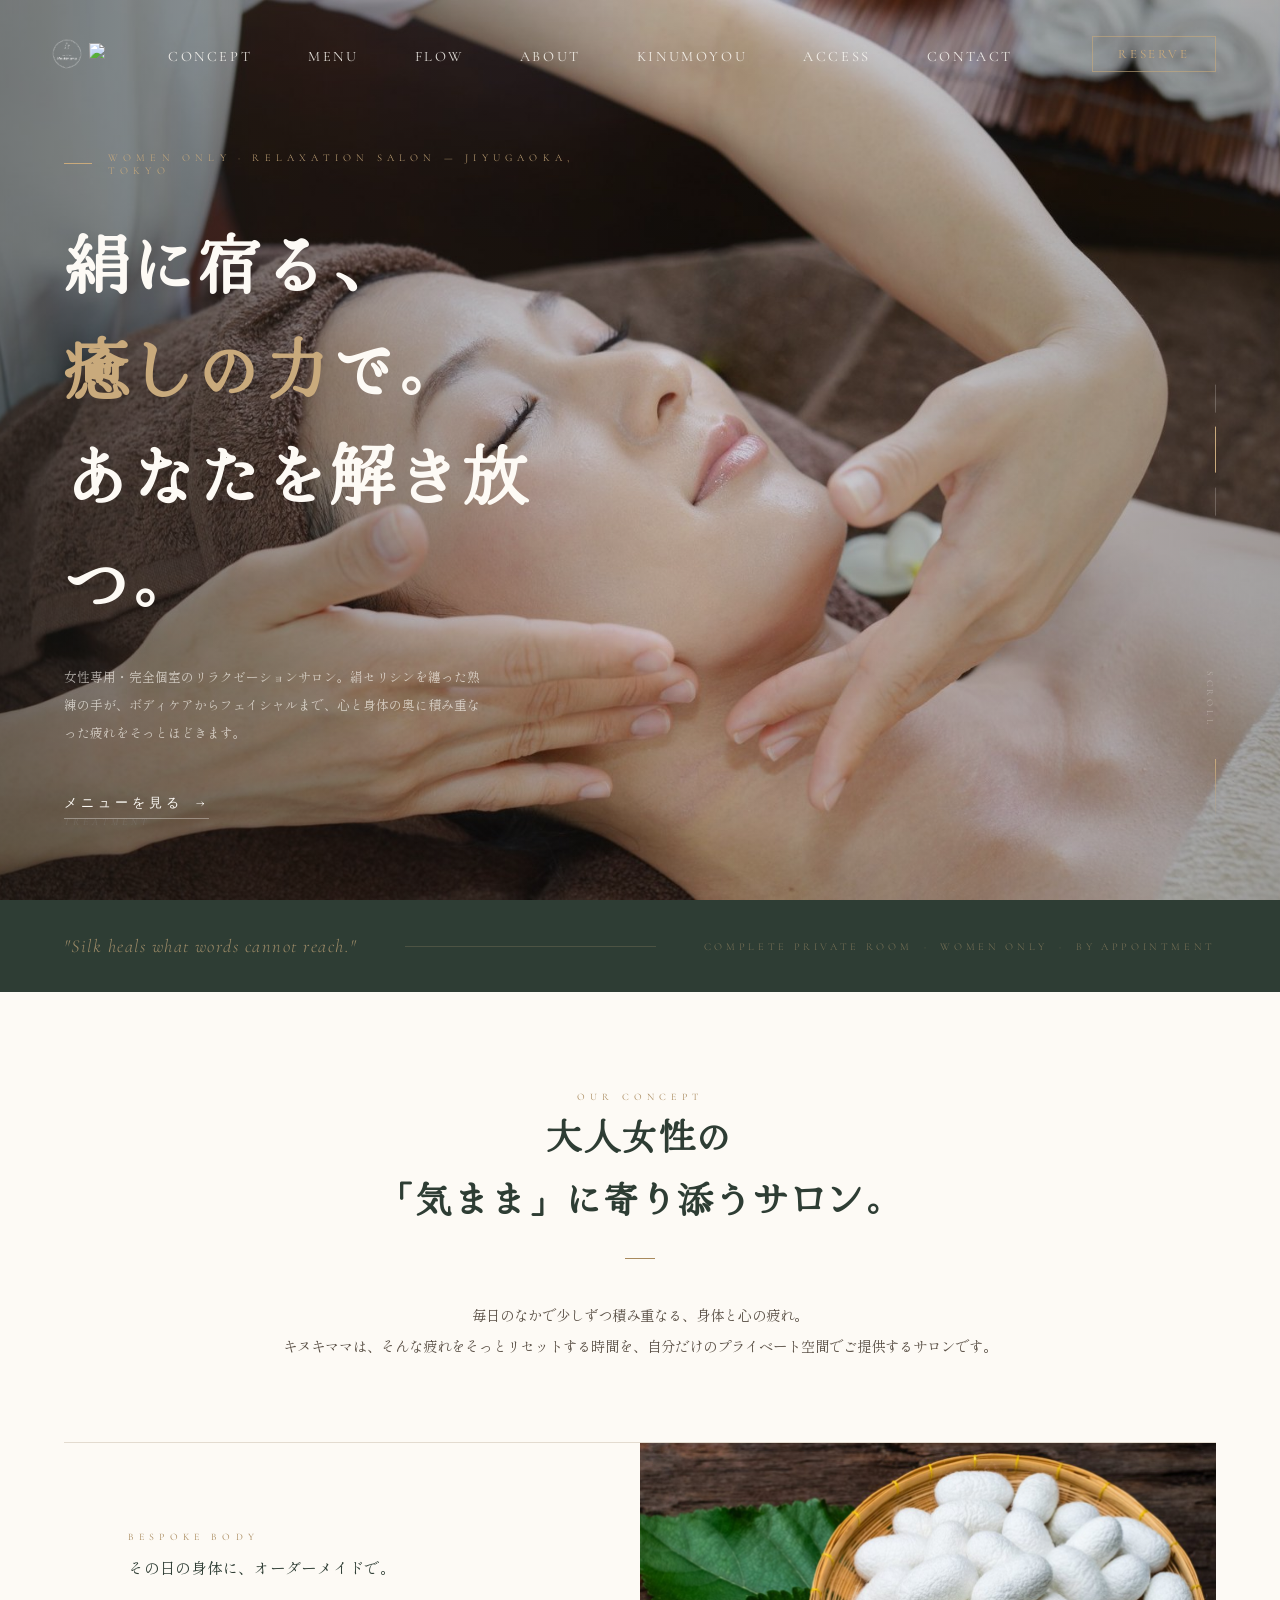
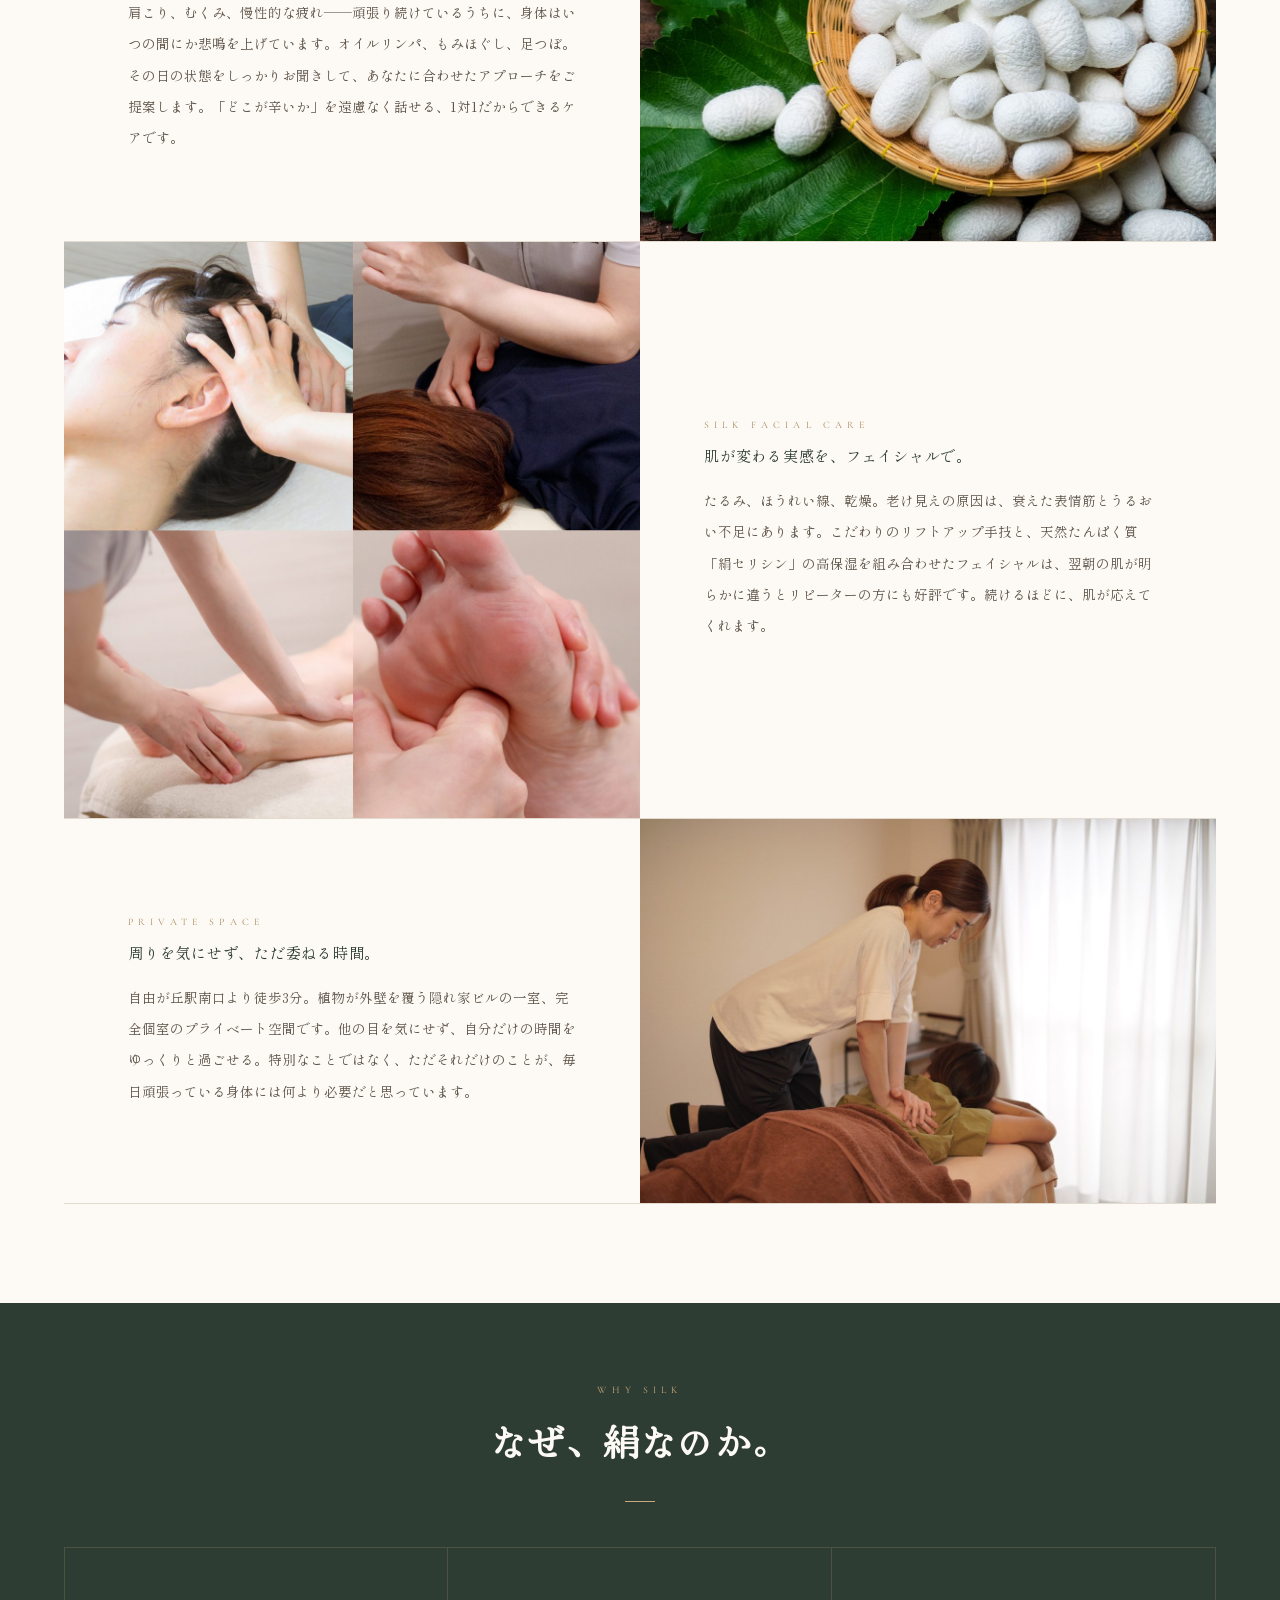
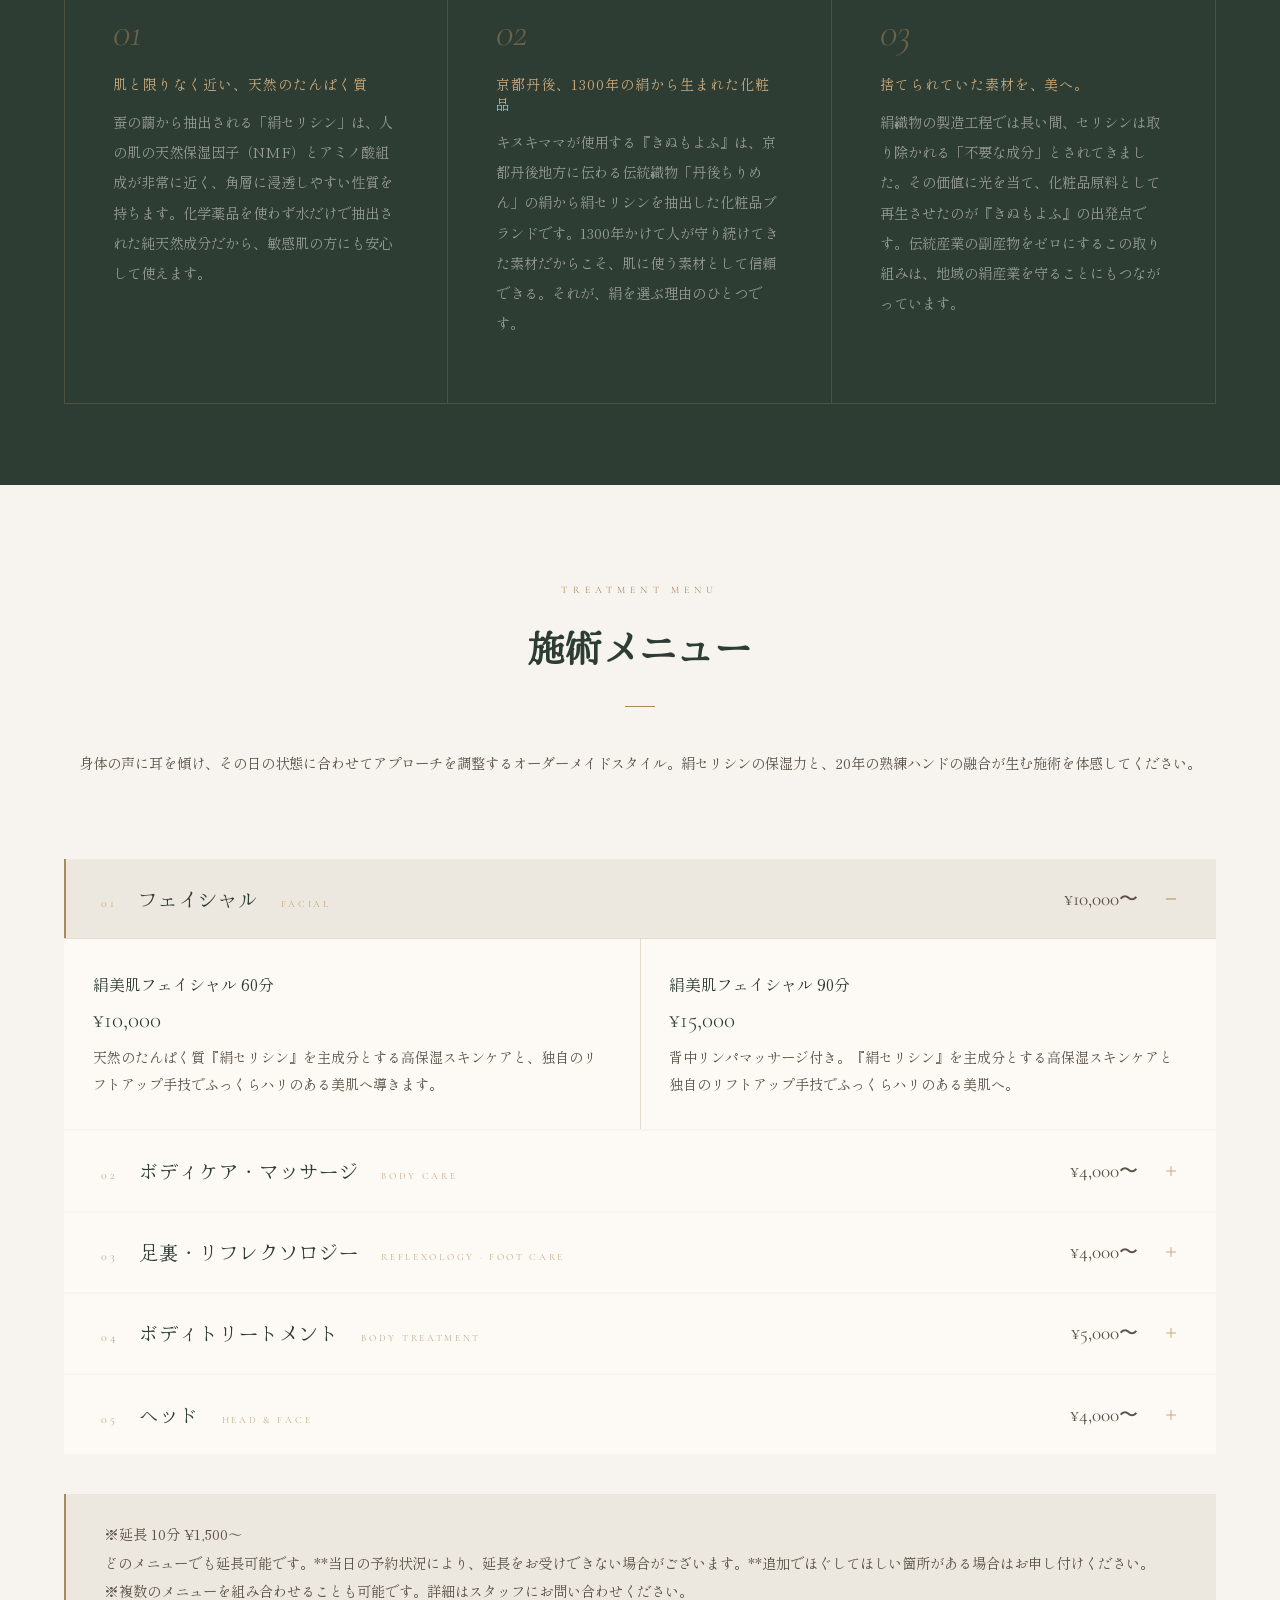
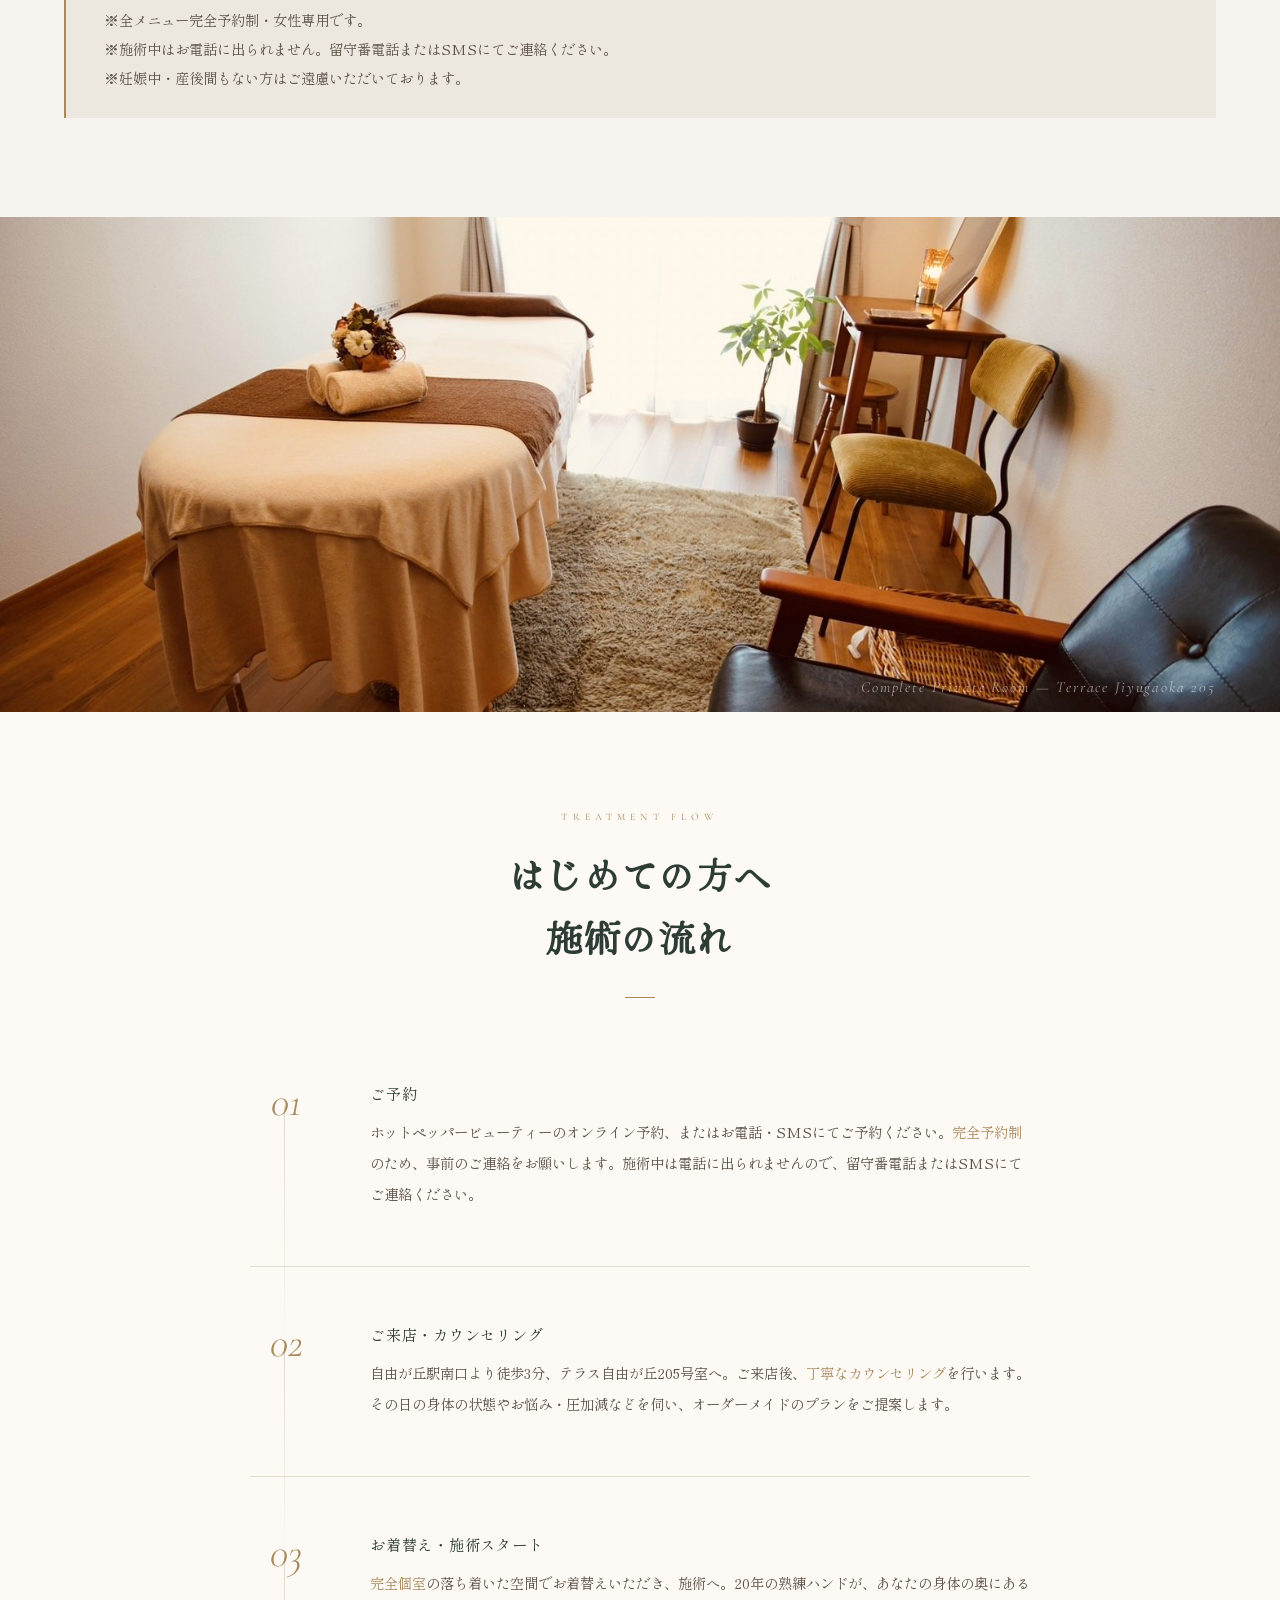
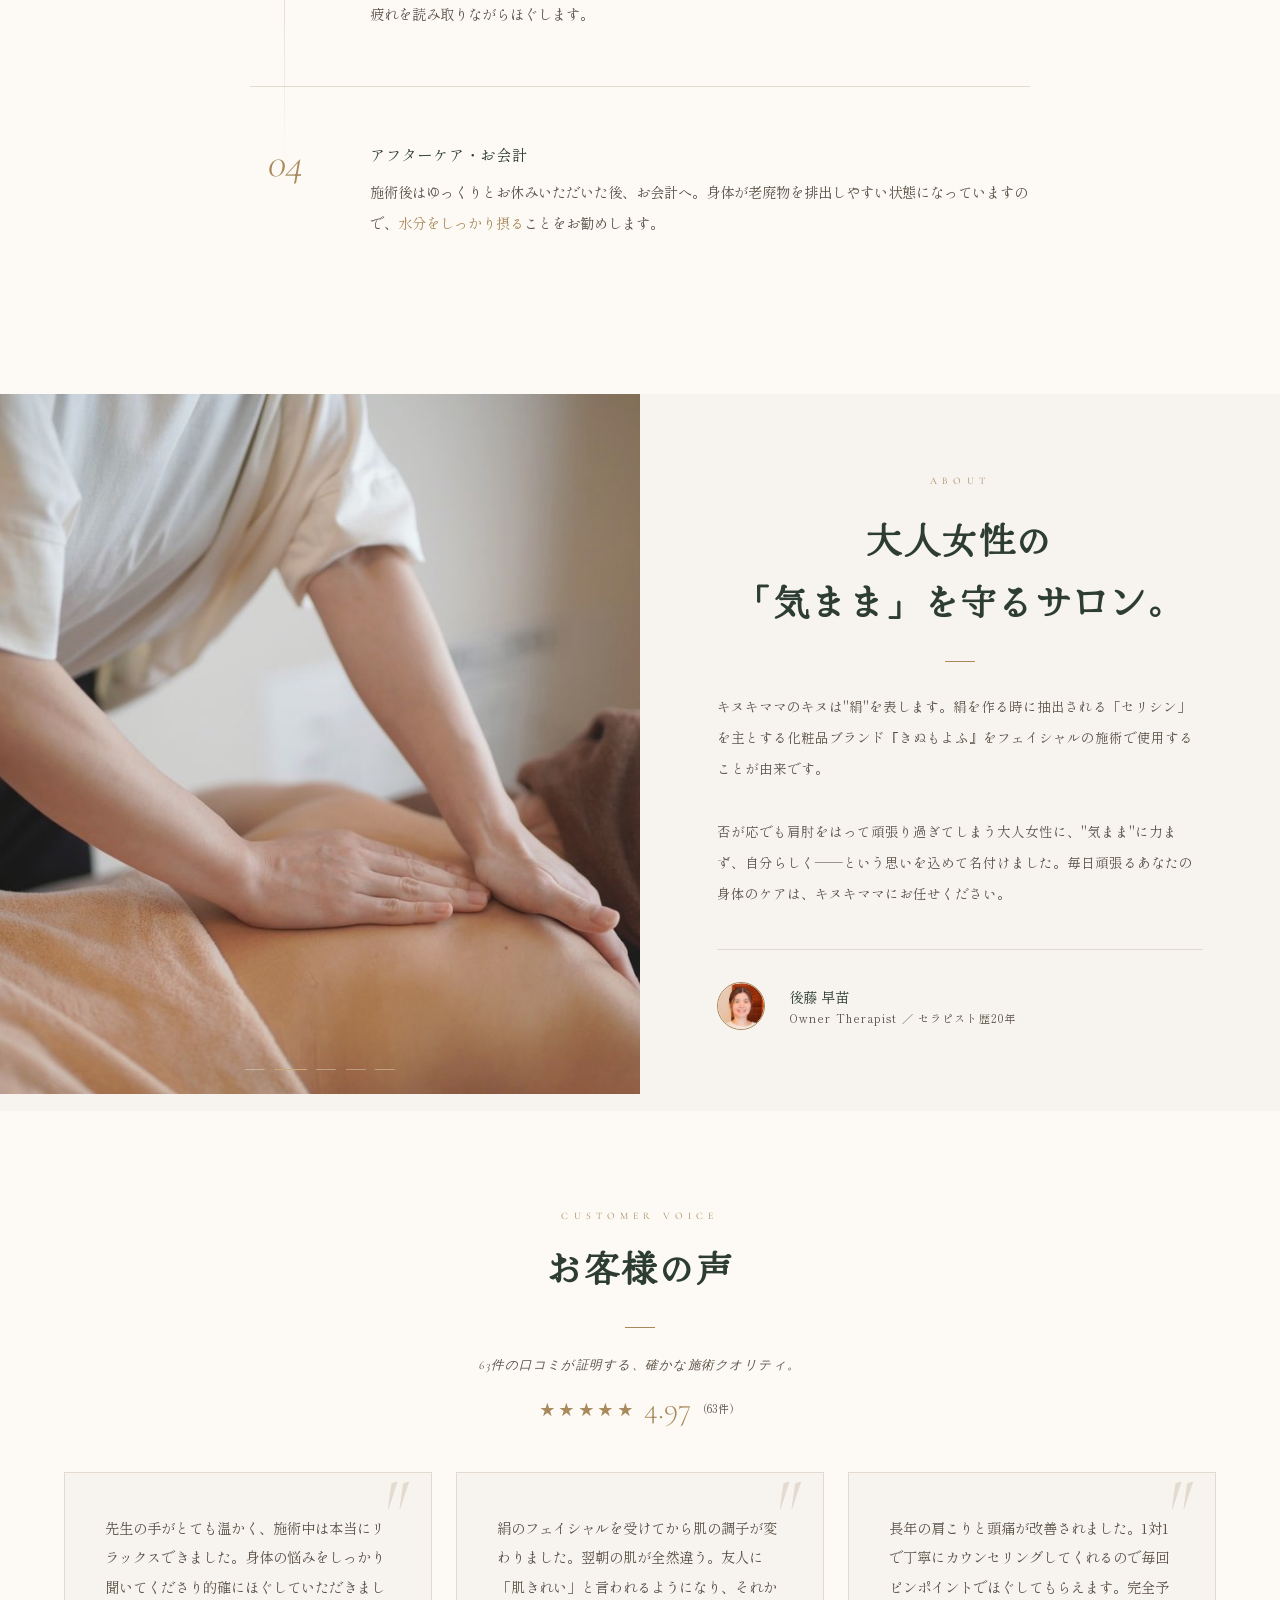
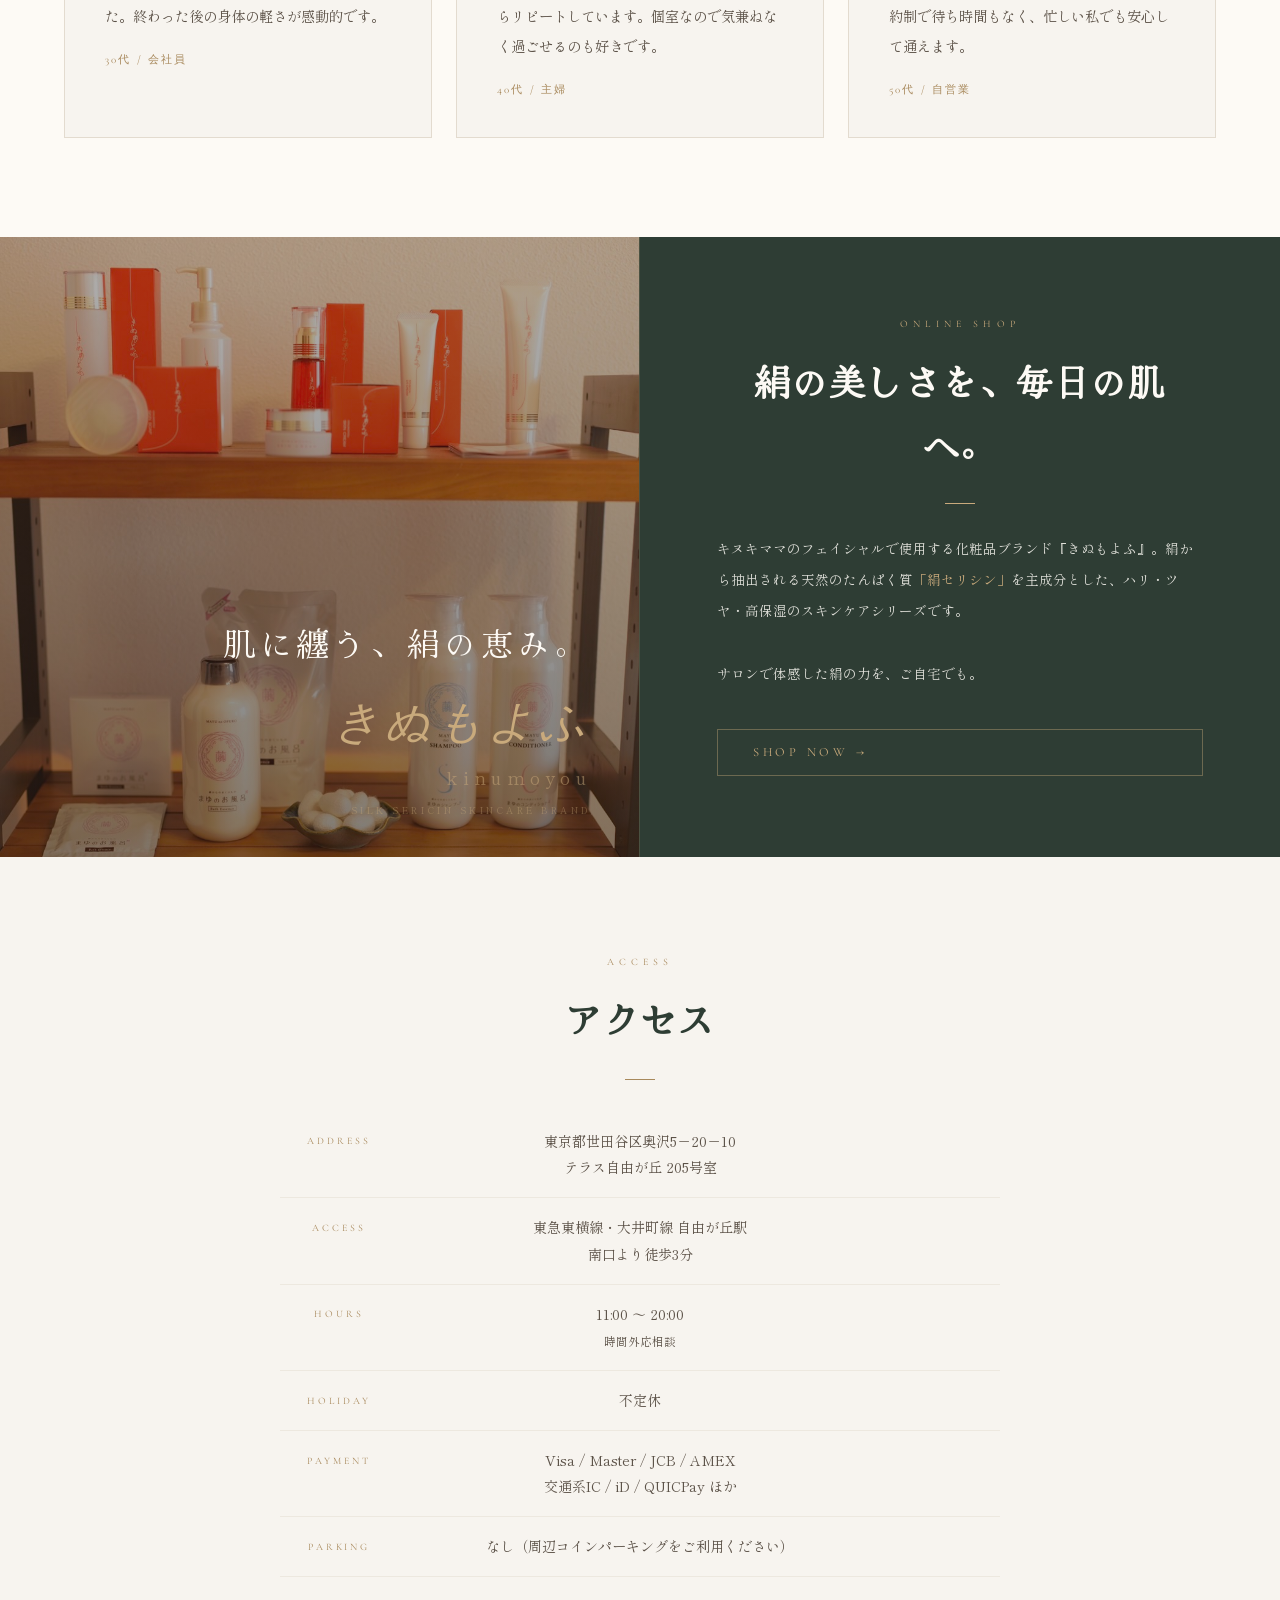
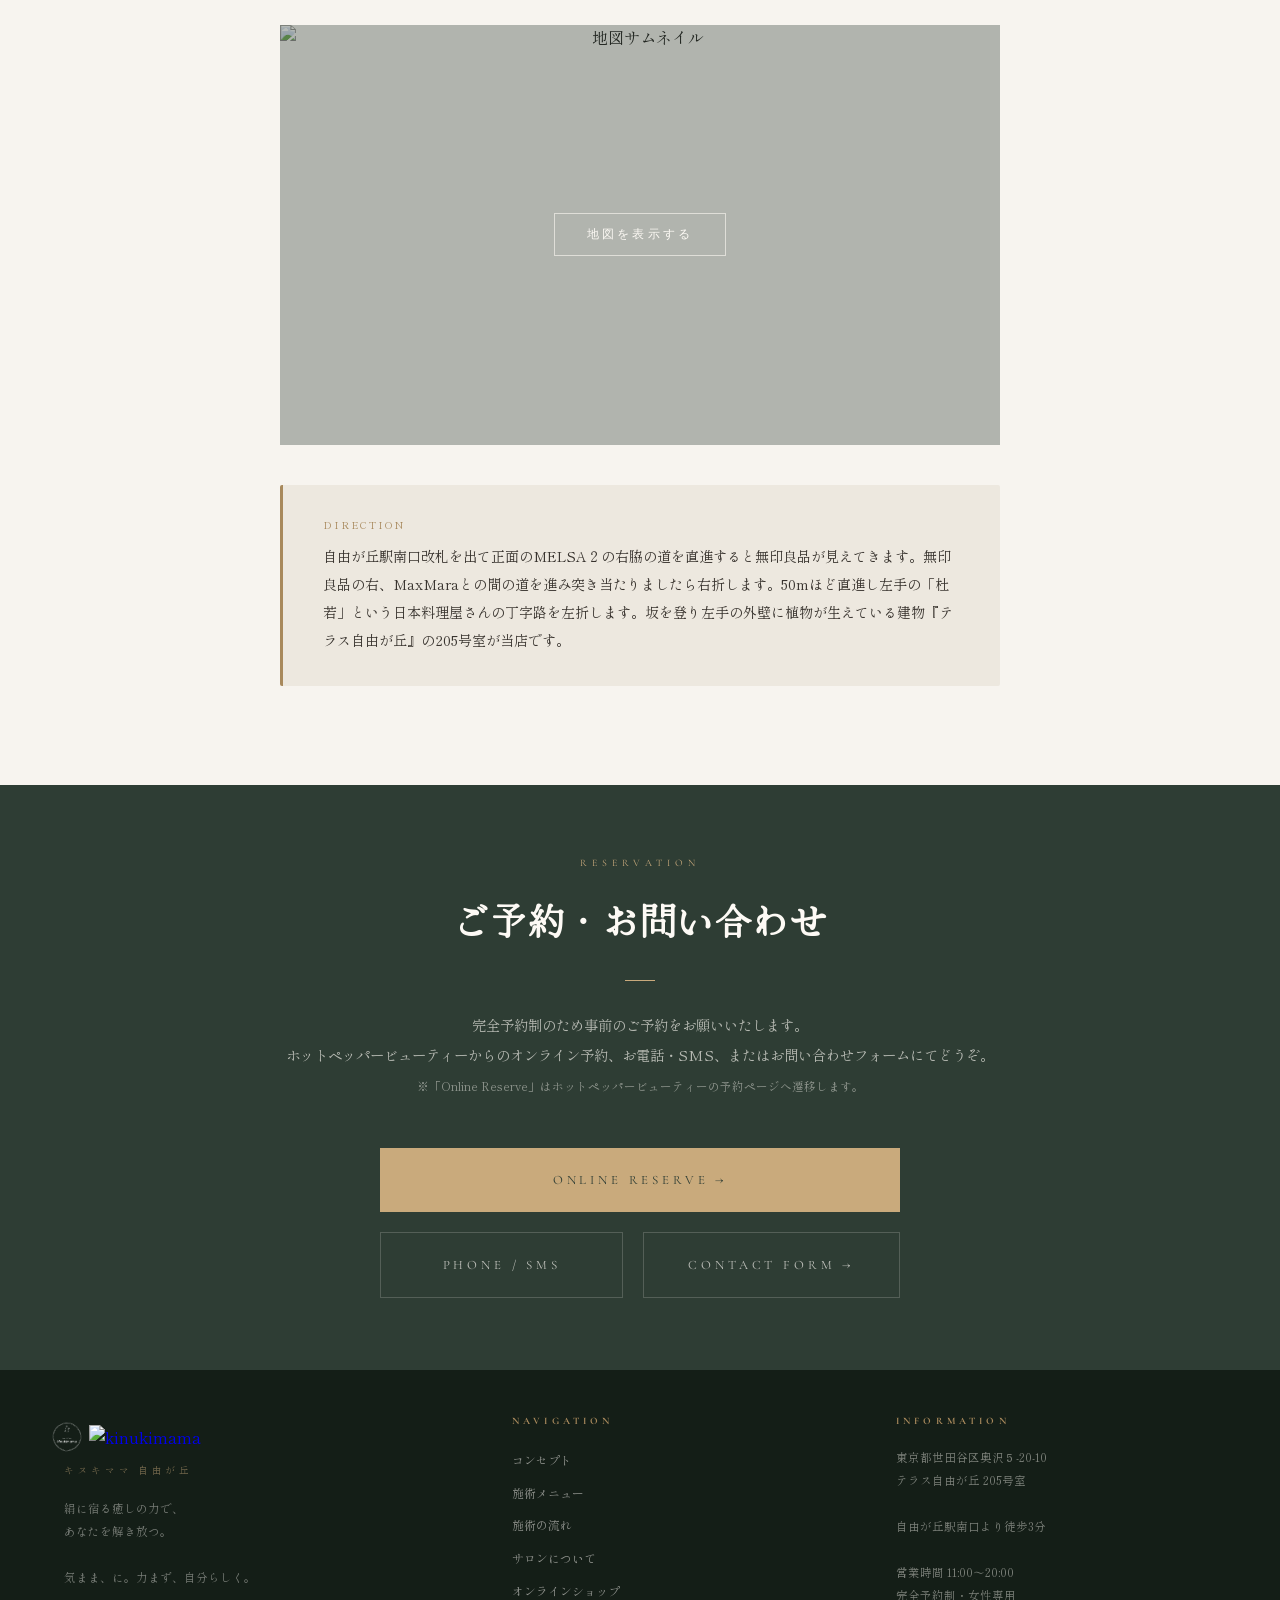
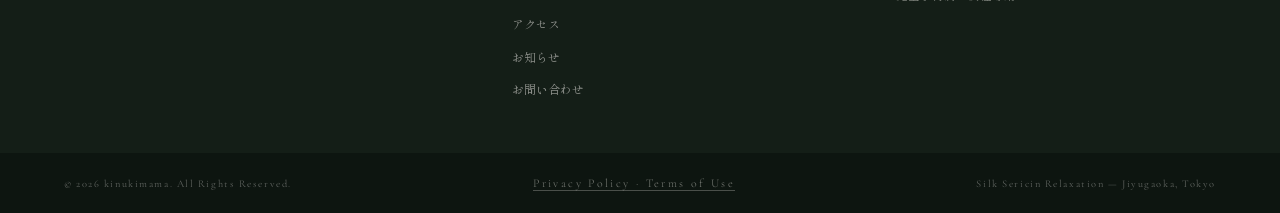
==== index.html @ b9b60010 "フッターの修正" ====
<!DOCTYPE html>
<html lang="ja">
<head>
<meta charset="UTF-8">
<meta name="viewport" content="width=device-width, initial-scale=1.0, viewport-fit=cover">
<meta name="theme-color" content="#2E3D34">
<meta name="description" content="キヌキママ｜自由が丘の完全個室・女性専用リラクゼーションサロン。絹セリシンを使った上質なオーダーメイドケア。">
<script>if(new URLSearchParams(location.search).get('skip'))document.documentElement.classList.add('skip-loader');</script>
<title>kinukimama｜キヌキママ 自由が丘</title>
<link rel="icon" type="image/png" href="images/favicon.png">
<link rel="apple-touch-icon" href="images/favicon.png">
<link rel="canonical" href="https://kinukimama.com/">
<!-- OGP / SNS CARD -->
<meta property="og:type" content="website">
<meta property="og:site_name" content="kinukimama｜キヌキママ">
<meta property="og:title" content="kinukimama｜キヌキママ 自由が丘">
<meta property="og:description" content="自由が丘の完全個室・女性専用リラクゼーションサロン。絹セリシンを使った熟練の手が、ボディケアからフェイシャルまで心と身体の疲れをほどきます。">
<meta property="og:url" content="https://kinukimama.com/">
<meta property="og:image" content="https://kinukimama.com/images/img_jpg_008.jpg">
<meta property="og:locale" content="ja_JP">
<meta name="twitter:card" content="summary_large_image">
<meta name="twitter:title" content="kinukimama｜キヌキママ 自由が丘">
<meta name="twitter:description" content="自由が丘の完全個室・女性専用リラクゼーションサロン。絹セリシンを使った熟練の手が、ボディケアからフェイシャルまで心と身体の疲れをほどきます。">
<meta name="twitter:image" content="https://kinukimama.com/images/img_jpg_008.jpg">
<link rel="preconnect" href="https://fonts.googleapis.com">
<link rel="preconnect" href="https://fonts.gstatic.com" crossorigin>
<link href="https://fonts.googleapis.com/css2?family=Cormorant+Garamond:ital,wght@0,300;0,400;0,600;1,300;1,400;1,600&family=Hina+Mincho&family=Shippori+Mincho+B1:wght@400;500&family=Cormorant:ital,wght@1,300;1,400&display=swap" rel="stylesheet">
<link rel="stylesheet" href="style.css">

  <!-- Google Analytics -->
  <script async src="https://www.googletagmanager.com/gtag/js?id=G-9M1DLZXFLX"></script>
  <script>
    window.dataLayer = window.dataLayer || [];
    function gtag(){dataLayer.push(arguments);}
    gtag('js', new Date());
    gtag('config', 'G-9M1DLZXFLX');
  </script>
<script src="https://cdn.jsdelivr.net/npm/marked/marked.min.js"></script>
<link rel="preload" as="image" href="images/img_jpg_001.jpg">
</head>
<body>

<!-- LOADER -->
<div class="loader" id="loader"><img class="loader-logo" src="images/img_png_001.png" alt="kinukimama"><span class="loader-sub">Jiyugaoka, Tokyo</span></div>

<!-- NAV -->
<nav id="nav">
  <a href="#" class="logo">
    <span class="logo-img-wrap">
      <img class="logo-white" src="images/img_png_001.png" alt="kinukimama">
      <img class="logo-green" src="images/img_png_green.png" alt="kinukimama">
    </span>
    <span class="logo-text-wrap">
      <img class="logo-txt-white" src="images/logo_kk_white.png" alt="kinukimama">
      <img class="logo-txt-green" src="images/logo_kk_green.png" alt="kinukimama">
    </span>
  </a>
  <ul class="nav-links">
    <li><a href="#concept">Concept</a></li>
    <li><a href="#menu">Menu</a></li>
    <li><a href="#flow">Flow</a></li>
    <li><a href="#about">About</a></li>
    <li><a href="shop.html">Kinumoyou</a></li>
    <li><a href="#access">Access</a></li>
    <li><a href="contact.html">Contact</a></li>
    
  </ul>
  <a href="https://beauty.hotpepper.jp/kr/slnH000596328/" target="_blank" rel="noopener noreferrer" class="nav-cta">Reserve</a>
  <button class="burger" id="burger" aria-label="メニューを開く">
    <span></span><span></span><span></span>
  </button>
</nav>

<!-- Mobile Drawer -->
<div class="nav-drawer" id="navDrawer">
  <ul class="drawer-links">
    <li><a href="#concept">Concept</a></li>
    <li><a href="#menu">Menu</a></li>
    <li><a href="#flow">Flow</a></li>
    <li><a href="#about">About</a></li>
    <li><a href="shop.html">Kinumoyou</a></li>
    <li><a href="#access">Access</a></li>
    <li><a href="contact.html">Contact</a></li>
  </ul>
  <a href="https://beauty.hotpepper.jp/kr/slnH000596328/" target="_blank" rel="noopener noreferrer" class="drawer-cta">Reserve</a>
</div>
<div class="drawer-overlay" id="drawerOverlay"></div>

<!-- HERO -->
<section class="hero">
  <div class="hero-slides">
    <div class="hero-slide active">
      <img src="images/img_jpg_001.jpg" alt="絹イメージ">
      <span class="hero-slide-label">Silk Sericin</span>
    </div>
    <div class="hero-slide">
      <img src="images/img_jpg_002.jpg" alt="施術イメージ">
      <span class="hero-slide-label">Treatment</span>
    </div>
    <div class="hero-slide">
      <img src="images/img_jpg_003.jpg" alt="サロン雰囲気">
      <span class="hero-slide-label">Private Salon</span>
    </div>
  </div>
  <div class="hero-veil"></div>
  <!-- ドットナビ -->
  <div class="hero-dots">
    <div class="hero-dot active" data-idx="0"></div>
    <div class="hero-dot" data-idx="1"></div>
    <div class="hero-dot" data-idx="2"></div>
  </div>
  <div class="hero-body">
    <div class="hero-left">
      <div class="h-eyebrow">
        <div class="h-line"></div>
        <span>Women Only · Relaxation Salon — Jiyugaoka, Tokyo</span>
      </div>
      <h1 class="hero-h1">絹に宿る、<br><em>癒しの力</em>で。<br>あなたを解き放つ。</h1>
      <p class="hero-p">女性専用・完全個室のリラクゼーションサロン。絹セリシンを纏った熟練の手が、ボディケアからフェイシャルまで、心と身体の奥に積み重なった疲れをそっとほどきます。</p>
      <a href="#menu" class="hero-link">メニューを見る &nbsp;→</a>
    </div>
    <div class="hero-right">
      <span class="hero-scroll-txt">Scroll</span>
      <div class="hero-bar"></div>
    </div>
  </div>
</section>

<!-- TAGLINE STRIP -->
<div class="news-banner" id="newsBanner" style="display:none;">
  <span class="nb-tag" id="nbTag"></span>
  <span class="nb-title" id="nbTitle"></span>
  <a href="news.html" class="nb-link">お知らせ一覧を見る →</a>
</div>
<div class="tagline-strip">
  <span class="ts-text">"Silk heals what words cannot reach."</span>
  <div class="ts-rule"></div>
  <span class="ts-text" style="font-style:normal;font-size:0.65rem;letter-spacing:0.35em;color:rgba(201,170,124,0.5)">COMPLETE PRIVATE ROOM &nbsp;·&nbsp; WOMEN ONLY &nbsp;·&nbsp; BY APPOINTMENT</span>
</div>


<!-- concept -->
<section class="philosophy" id="concept">
  <div class="phil-header reveal">
    <span class="sec-label">Our Concept</span>
    <h2 class="sec-h" style="color:var(--sage)">大人女性の<br>「気まま」に寄り添うサロン。</h2>
    <div class="sec-rule" style="margin:1.8rem auto;"></div>
    <p class="menu-intro-txt reveal" style="transition-delay:0.1s">毎日のなかで少しずつ積み重なる、身体と心の疲れ。<br>キヌキママは、そんな疲れをそっとリセットする時間を、自分だけのプライベート空間でご提供するサロンです。</p>
  </div>
  <div class="phil-blocks">
    <div class="phil-block reveal">
      <div class="pb-txt">
        <span class="pb-num">Bespoke Body</span>
        <div class="pb-title">その日の身体に、オーダーメイドで。</div>
        <p class="body-copy">肩こり、むくみ、慢性的な疲れ——頑張り続けているうちに、身体はいつの間にか悲鳴を上げています。オイルリンパ、もみほぐし、足つぼ。その日の状態をしっかりお聞きして、あなたに合わせたアプローチをご提案します。「どこが辛いか」を遠慮なく話せる、1対1だからできるケアです。</p>
      </div>
      <div class="pb-img">
        <img src="images/img_jpg_005.jpg" alt="ボディケア">
      </div>
    </div>
    <div class="phil-block reveal" style="transition-delay:0.1s">
      <div class="pb-txt">
        <span class="pb-num">Silk Facial Care</span>
        <div class="pb-title">肌が変わる実感を、フェイシャルで。</div>
        <p class="body-copy">たるみ、ほうれい線、乾燥。老け見えの原因は、衰えた表情筋とうるおい不足にあります。こだわりのリフトアップ手技と、天然たんぱく質「絹セリシン」の高保湿を組み合わせたフェイシャルは、翌朝の肌が明らかに違うとリピーターの方にも好評です。続けるほどに、肌が応えてくれます。</p>
      </div>
      <div class="pb-img">
        <img src="images/img_jpg_006.jpg" alt="フェイシャル">
      </div>
    </div>
    <div class="phil-block reveal" style="transition-delay:0.2s">
      <div class="pb-txt">
        <span class="pb-num">Private Space</span>
        <div class="pb-title">周りを気にせず、ただ委ねる時間。</div>
        <p class="body-copy">自由が丘駅南口より徒歩3分。植物が外壁を覆う隠れ家ビルの一室、完全個室のプライベート空間です。他の目を気にせず、自分だけの時間をゆっくりと過ごせる。特別なことではなく、ただそれだけのことが、毎日頑張っている身体には何より必要だと思っています。</p>
      </div>
      <div class="pb-img">
        <img src="images/img_jpg_007.jpg" alt="個室空間">
      </div>
    </div>
  </div>
</section>

<!-- FEATURES -->
<section class="features">
  <div class="feat-head reveal">
    <span class="sec-label">Why Silk</span>
    <h2 class="sec-h" style="color:var(--white);margin-top:0.8rem;">なぜ、絹なのか。</h2>
    <div class="sec-rule" style="background:var(--gold-lt);margin:1.8rem auto;"></div>
  </div>
  <div class="feat-grid reveal" style="transition-delay:0.15s">
    <div class="feat-item">
      <div class="feat-n">01</div>
      <div class="feat-ttl">肌と限りなく近い、天然のたんぱく質</div>
      <p class="feat-body">蚕の繭から抽出される「絹セリシン」は、人の肌の天然保湿因子（NMF）とアミノ酸組成が非常に近く、角層に浸透しやすい性質を持ちます。化学薬品を使わず水だけで抽出された純天然成分だから、敏感肌の方にも安心して使えます。</p>
    </div>
    <div class="feat-item">
      <div class="feat-n">02</div>
      <div class="feat-ttl">京都丹後、1300年の絹から生まれた化粧品</div>
      <p class="feat-body">キヌキママが使用する『きぬもよふ』は、京都丹後地方に伝わる伝統織物「丹後ちりめん」の絹から絹セリシンを抽出した化粧品ブランドです。1300年かけて人が守り続けてきた素材だからこそ、肌に使う素材として信頼できる。それが、絹を選ぶ理由のひとつです。</p>
    </div>
    <div class="feat-item">
      <div class="feat-n">03</div>
      <div class="feat-ttl">捨てられていた素材を、美へ。</div>
      <p class="feat-body">絹織物の製造工程では長い間、セリシンは取り除かれる「不要な成分」とされてきました。その価値に光を当て、化粧品原料として再生させたのが『きぬもよふ』の出発点です。伝統産業の副産物をゼロにするこの取り組みは、地域の絹産業を守ることにもつながっています。</p>
    </div>
  </div>
</section>

<!-- MENU -->
<section class="menu" id="menu">
  <div class="menu-top">
    <div class="reveal">
      <span class="sec-label">Treatment Menu</span>
      <h2 class="sec-h" style="color:var(--sage);margin-top:1.2rem;">施術メニュー</h2>
      <div class="sec-rule" style="margin:1.8rem auto;"></div>
      <p class="menu-intro-txt reveal" style="transition-delay:0.15s">身体の声に耳を傾け、その日の状態に合わせてアプローチを調整するオーダーメイドスタイル。絹セリシンの保湿力と、20年の熟練ハンドの融合が生む施術を体感してください。</p>
    </div>
  </div>
  <div class="ac-list reveal">

    <!-- 01 フェイシャル -->
    <div class="ac-item open">
      <div class="ac-head">
        <div class="ac-head-left">
          <span class="ac-num">01</span>
          <span class="ac-title-ja">フェイシャル</span>
          <span class="ac-title-en">Facial</span>
        </div>
        <div class="ac-head-right">
          <span class="ac-price-range">¥10,000〜</span>
          <div class="ac-arrow"></div>
        </div>
      </div>
      <div class="ac-body">
        <div class="ac-body-inner">
          <div class="ac-cards col-2">
            <div class="ac-card">
              <div class="ac-card-name">絹美肌フェイシャル 60分</div>
              <div class="ac-card-price">¥10,000</div>
              <p class="ac-card-desc">天然のたんぱく質『絹セリシン』を主成分とする高保湿スキンケアと、独自のリフトアップ手技でふっくらハリのある美肌へ導きます。</p>
            </div>
            <div class="ac-card">
              <div class="ac-card-name">絹美肌フェイシャル 90分</div>
              <div class="ac-card-price">¥15,000</div>
              <p class="ac-card-desc">背中リンパマッサージ付き。『絹セリシン』を主成分とする高保湿スキンケアと独自のリフトアップ手技でふっくらハリのある美肌へ。</p>
            </div>
          </div>
        </div>
      </div>
    </div>

    <!-- 02 ボディケア・マッサージ -->
    <div class="ac-item">
      <div class="ac-head">
        <div class="ac-head-left">
          <span class="ac-num">02</span>
          <span class="ac-title-ja">ボディケア・マッサージ</span>
          <span class="ac-title-en">Body Care</span>
        </div>
        <div class="ac-head-right">
          <span class="ac-price-range">¥4,000〜</span>
          <div class="ac-arrow"></div>
        </div>
      </div>
      <div class="ac-body">
        <div class="ac-body-inner">
          <div class="ac-cards col-3">
            <div class="ac-card">
              <div class="ac-card-name">もみほぐし 30分</div>
              <div class="ac-card-price">¥4,000</div>
              <p class="ac-card-desc">ご希望のお疲れ箇所をじっくり圧でほぐし、強張った筋肉の緊張をゆるめます（目安：上半身or腰〜脚）</p>
            </div>
            <div class="ac-card">
              <div class="ac-card-name">もみほぐし 60分</div>
              <div class="ac-card-price">¥7,800</div>
              <p class="ac-card-desc">じっくり圧で全身をほぐし、強張った筋肉の緊張をゆるめます。</p>
            </div>
            <div class="ac-card">
              <div class="ac-card-name">もみほぐし 90分</div>
              <div class="ac-card-price">¥11,000</div>
              <p class="ac-card-desc">じっくり圧で全身＋気になる部位は重点的にほぐし、強張った筋肉の緊張をゆるめます。</p>
            </div>
          </div>
        </div>
      </div>
    </div>

    <!-- 03 足裏・リフレクソロジー -->
    <div class="ac-item">
      <div class="ac-head">
        <div class="ac-head-left">
          <span class="ac-num">03</span>
          <span class="ac-title-ja">足裏・リフレクソロジー</span>
          <span class="ac-title-en">Reflexology · Foot Care</span>
        </div>
        <div class="ac-head-right">
          <span class="ac-price-range">¥4,000〜</span>
          <div class="ac-arrow"></div>
        </div>
      </div>
      <div class="ac-body">
        <div class="ac-body-inner">
          <div class="ac-cards col-4">
            <div class="ac-card">
              <div class="ac-card-name">足つぼ 30分</div>
              <div class="ac-card-price">¥4,000</div>
              <p class="ac-card-desc">足裏の反射区を痛気持ちいい圧で刺激する台湾式のリフレクソロジー。30分で内臓をはじめ全身をケアできる万能トリートメント。</p>
            </div>
            <div class="ac-card">
              <div class="ac-card-name">レッグリンパドレナージュ 30分</div>
              <div class="ac-card-price">¥4,000</div>
              <p class="ac-card-desc">脚部全体のリンパの流れを促進します。浮腫みでパンパン・滞りでボコボコになってしまった脚をスッキリと。</p>
            </div>
            <div class="ac-card">
              <div class="ac-card-name">足つぼ 60分</div>
              <div class="ac-card-price">¥7,800</div>
              <p class="ac-card-desc">足裏の反射区刺激＋脚部オイルリンパドレナージュ。とにかく足の疲れ・むくみをスッキリさせたい時はこちら。</p>
            </div>
            <div class="ac-card">
              <div class="ac-card-name">足裏角質ケア 40分</div>
              <div class="ac-card-price">¥5,000</div>
              <p class="ac-card-desc">足裏の硬くなった角質を除去して柔らかい肌に整えます。ガサガサかかとやヒールだこの悩みを解消。</p>
            </div>
          </div>
        </div>
      </div>
    </div>

    <!-- 04 ボディトリートメント -->
    <div class="ac-item">
      <div class="ac-head">
        <div class="ac-head-left">
          <span class="ac-num">04</span>
          <span class="ac-title-ja">ボディトリートメント</span>
          <span class="ac-title-en">Body Treatment</span>
        </div>
        <div class="ac-head-right">
          <span class="ac-price-range">¥5,000〜</span>
          <div class="ac-arrow"></div>
        </div>
      </div>
      <div class="ac-body">
        <div class="ac-body-inner">
          <div class="ac-cards col-3">
            <div class="ac-card">
              <div class="ac-card-name">上半身オイルトリートメント 30分</div>
              <div class="ac-card-price">¥5,000</div>
              <p class="ac-card-desc">流れるようなストロークと心地よい刺激で全身のリンパの流れを促進します。心も身体もデトックス&amp;リラックス。</p>
            </div>
            <div class="ac-card">
              <div class="ac-card-name">全身オイルトリートメント 60分</div>
              <div class="ac-card-price">¥10,000</div>
              <p class="ac-card-desc">流れるようなストロークと心地よい刺激で全身のリンパの流れを促進します。心も身体もデトックス&amp;リラックス。</p>
            </div>
            <div class="ac-card">
              <div class="ac-card-name">全身オイルトリートメント 90分</div>
              <div class="ac-card-price">¥13,000</div>
              <p class="ac-card-desc">流れるようなストロークと心地よい刺激で全身のリンパの流れを促進します。心も身体もデトックス&amp;リラックス。</p>
            </div>
          </div>
        </div>
      </div>
    </div>

    <!-- 05 ヘッド -->
    <div class="ac-item">
      <div class="ac-head">
        <div class="ac-head-left">
          <span class="ac-num">05</span>
          <span class="ac-title-ja">ヘッド</span>
          <span class="ac-title-en">Head &amp; Face</span>
        </div>
        <div class="ac-head-right">
          <span class="ac-price-range">¥4,000〜</span>
          <div class="ac-arrow"></div>
        </div>
      </div>
      <div class="ac-body">
        <div class="ac-body-inner">
          <div class="ac-cards col-2">
            <div class="ac-card">
              <div class="ac-card-name">ヘッドケア＋顔ほぐし 30分</div>
              <div class="ac-card-price">¥4,000</div>
              <p class="ac-card-desc">疲労で硬くなった頭や顔の筋肉をほぐします。頭の重だるさ、目の疲れ、顔のむくみやコリの解消に。たるみ予防・小顔効果も◎</p>
            </div>
            <div class="ac-card">
              <div class="ac-card-name">【オプション】ヘッドケア 15分</div>
              <div class="ac-card-price">¥2,000</div>
              <p class="ac-card-desc">疲労で硬くなった頭の筋肉をほぐします。</p>
              <span class="ac-card-note">※こちらは他のメニューへの追加のみ可能です。</span>
            </div>
          </div>
        </div>
      </div>
    </div>
  </div>
 
  <!-- /ac-list -->
  <div class="menu-note reveal">※延長 10分 ¥1,500〜<br>どのメニューでも延長可能です。**当日の予約状況により、延長をお受けできない場合がございます。**追加でほぐしてほしい箇所がある場合はお申し付けください。<br>※複数のメニューを組み合わせることも可能です。詳細はスタッフにお問い合わせください。<br>※全メニュー完全予約制・女性専用です。<br>※施術中はお電話に出られません。留守番電話またはSMSにてご連絡ください。<br>※妊娠中・産後間もない方はご遠慮いただいております。</div>
</section>

<!-- IMAGE BREAK -->
<div class="img-break reveal" id="imgbreak">
  <img src="images/img_jpg_008.jpg" alt="サロンイメージ">
  <span class="img-break-label">Complete Private Room — Terrace Jiyugaoka 205</span>
</div>

<!-- FLOW -->
<section class="flow" id="flow">
  <div class="flow-hd reveal">
    <span class="sec-label">Treatment Flow</span>
    <h2 class="sec-h" style="color:var(--sage);margin-top:1.2rem;">はじめての方へ<br>施術の流れ</h2>
    <div class="sec-rule" style="margin:1.8rem auto;"></div>
  </div>
  <div class="flow-inner">
    <div class="flow-list">
      <div class="flow-item reveal">
        <div class="fi-n">01</div>
        <div>
          <div class="fi-ttl">ご予約</div>
          <p class="fi-body">ホットペッパービューティーのオンライン予約、またはお電話・SMSにてご予約ください。<em>完全予約制</em>のため、事前のご連絡をお願いします。施術中は電話に出られませんので、留守番電話またはSMSにてご連絡ください。</p>
        </div>
      </div>
      <div class="flow-item reveal" style="transition-delay:0.1s">
        <div class="fi-n">02</div>
        <div>
          <div class="fi-ttl">ご来店・カウンセリング</div>
          <p class="fi-body">自由が丘駅南口より徒歩3分、テラス自由が丘205号室へ。ご来店後、<em>丁寧なカウンセリング</em>を行います。その日の身体の状態やお悩み・圧加減などを伺い、オーダーメイドのプランをご提案します。</p>
        </div>
      </div>
      <div class="flow-item reveal" style="transition-delay:0.2s">
        <div class="fi-n">03</div>
        <div>
          <div class="fi-ttl">お着替え・施術スタート</div>
          <p class="fi-body"><em>完全個室</em>の落ち着いた空間でお着替えいただき、施術へ。20年の熟練ハンドが、あなたの身体の奥にある疲れを読み取りながらほぐします。</p>
        </div>
      </div>
      <div class="flow-item reveal" style="transition-delay:0.3s">
        <div class="fi-n">04</div>
        <div>
          <div class="fi-ttl">アフターケア・お会計</div>
          <p class="fi-body">施術後はゆっくりとお休みいただいた後、お会計へ。身体が老廃物を排出しやすい状態になっていますので、<em>水分をしっかり摂る</em>ことをお勧めします。</p>
        </div>
      </div>
    </div>
  </div>
</section>

<!-- ABOUT -->
<section class="about" id="about">
  <div class="ab-visual reveal">
    <div class="ab-slides">
      <div class="ab-slide active"><img src="images/img_jpg_009.jpg" alt="店内"></div>
      <div class="ab-slide"><img src="images/img_jpg_010.jpg" alt="施術"></div>
      <div class="ab-slide"><img src="images/img_jpg_011.jpg" alt="オーナー施術"></div>
      <div class="ab-slide"><img src="images/img_jpg_012.jpg" alt="商品"></div>
      <div class="ab-slide portrait"><img src="images/img_jpg_013.jpg" alt="オーナー"></div>
    </div>
    <div class="ab-dots">
      <div class="ab-dot active" data-ab="0"></div>
      <div class="ab-dot" data-ab="1"></div>
      <div class="ab-dot" data-ab="2"></div>
      <div class="ab-dot" data-ab="3"></div>
      <div class="ab-dot" data-ab="4"></div>
    </div>
    <div class="ab-card">
      <p class="ab-card-q">"Silk heals what words cannot reach."</p>
      <p class="ab-card-ja">絹は、言葉では届かない場所まで癒す。</p>
    </div>
  </div>
  <div class="ab-text reveal" style="transition-delay:0.2s">
    <span class="sec-label">About</span>
    <h2 class="sec-h" style="color:var(--sage);margin-top:1.2rem;">大人女性の<br>「気まま」を守るサロン。</h2>
    <div class="sec-rule"></div>
    <p class="body-copy">キヌキママのキヌは"絹"を表します。絹を作る時に抽出される「セリシン」を主とする化粧品ブランド『きぬもよふ』をフェイシャルの施術で使用することが由来です。<br><br>否が応でも肩肘をはって頑張り過ぎてしまう大人女性に、"気まま"に力まず、自分らしく——という思いを込めて名付けました。毎日頑張るあなたの身体のケアは、キヌキママにお任せください。</p>
    <div class="ab-profile">
      <div class="ab-icon" style="overflow:hidden;padding:0;"><img src="images/img_jpg_014.jpg" style="width:100%;height:100%;object-fit:cover;border-radius:50%;"></div>
      <div>
        <div class="ab-name">後藤 早苗</div>
        <div class="ab-role">Owner Therapist ／ セラピスト歴20年</div>
      </div>
    </div>
  </div>
</section>

<!-- VOICE -->
<section class="voice">
  <div class="voice-hd reveal">
    <span class="sec-label">Customer Voice</span>
    <h2 class="sec-h" style="color:var(--sage);margin-top:0.8rem;">お客様の声</h2>
    <div class="sec-rule" style="margin:1.8rem auto;"></div>
    <p class="voice-sub">63件の口コミが証明する、確かな施術クオリティ。</p>
    <div class="voice-rating">
      <span class="star">★</span><span class="star">★</span><span class="star">★</span><span class="star">★</span><span class="star">★</span>
      <span class="v-score">4.97</span><span class="v-cnt">（63件）</span>
    </div>
  </div>
  <div class="voice-grid">
    <div class="vc reveal">
      <p class="vc-txt">先生の手がとても温かく、施術中は本当にリラックスできました。身体の悩みをしっかり聞いてくださり的確にほぐしていただきました。終わった後の身体の軽さが感動的です。</p>
      <div class="vc-from">30代 / 会社員</div>
    </div>
    <div class="vc reveal" style="transition-delay:0.15s">
      <p class="vc-txt">絹のフェイシャルを受けてから肌の調子が変わりました。翌朝の肌が全然違う。友人に「肌きれい」と言われるようになり、それからリピートしています。個室なので気兼ねなく過ごせるのも好きです。</p>
      <div class="vc-from">40代 / 主婦</div>
    </div>
    <div class="vc reveal" style="transition-delay:0.3s">
      <p class="vc-txt">長年の肩こりと頭痛が改善されました。1対1で丁寧にカウンセリングしてくれるので毎回ピンポイントでほぐしてもらえます。完全予約制で待ち時間もなく、忙しい私でも安心して通えます。</p>
      <div class="vc-from">50代 / 自営業</div>
    </div>
  </div>
</section>

<!-- SHOP -->
<section class="shop" id="shop">
  <div class="shop-visual reveal">
    <img class="shop-bg" src="images/img_jpg_shop.jpg" alt="きぬもよふ製品">
    <div class="shop-overlay"></div>
    <div class="shop-visual-body">
      <div class="shop-copy">肌に纏う、絹の恵み。</div>
      <div class="shop-ja">きぬもよふ</div>
      <div class="shop-en">kinumoyou</div>
      <div class="shop-sub">Silk Sericin Skincare Brand</div>
    </div>
  </div>
  <div class="shop-text reveal" style="transition-delay:0.2s">
    <span class="sec-label">Online Shop</span>
    <h2 class="sec-h" style="color:var(--white);margin-top:1.2rem;">絹の美しさを、毎日の肌へ。</h2>
    <div class="sec-rule" style="background:var(--gold-lt);"></div>
    <p class="body-copy" style="color:rgba(253,250,245,0.85)">キヌキママのフェイシャルで使用する化粧品ブランド『きぬもよふ』。絹から抽出される天然のたんぱく質<strong>「絹セリシン」</strong>を主成分とした、ハリ・ツヤ・高保湿のスキンケアシリーズです。<br><br>サロンで体感した絹の力を、ご自宅でも。</p>
    <a href="shop.html" class="btn-lt">Shop Now →</a>
  </div>
</section>

<!-- ACCESS -->
<section class="access" id="access">
  <div class="access-inner reveal">
    <span class="sec-label">Access</span>
    <h2 class="sec-h" style="color:var(--sage);margin-top:1.2rem;">アクセス</h2>
    <div class="sec-rule" style="margin:1.8rem auto;"></div>
    <table class="access-tbl">
      <tr><td>Address</td><td>東京都世田谷区奥沢5－20－10<br>テラス自由が丘 205号室</td></tr>
      <tr><td>Access</td><td>東急東横線・大井町線 自由が丘駅<br>南口より徒歩3分</td></tr>
      <tr><td>Hours</td><td>11:00 〜 20:00<br><span style="font-size:0.72rem;color:var(--ink-soft)">時間外応相談</span></td></tr>
      <tr><td>Holiday</td><td>不定休</td></tr>
      <tr><td>Payment</td><td>Visa / Master / JCB / AMEX<br>交通系IC / iD / QUICPay ほか</td></tr>
      <tr><td>Parking</td><td>なし（周辺コインパーキングをご利用ください）</td></tr>
    </table>
    <div class="access-map reveal" style="transition-delay:0.2s">
      <div class="map-facade" id="mapFacade">
        <img src="images/img_map_thumb.png" alt="地図サムネイル">
        <div class="map-facade-overlay">
          <span class="map-facade-btn">地図を表示する</span>
        </div>
      </div>
      <div class="map-iframe-wrap" id="mapIframeWrap" style="display:none;">
        <iframe src="https://www.google.com/maps/embed?pb=!1m18!1m12!1m3!1d2598.5755463788682!2d139.66853553500846!3d35.60599640882241!2m3!1f0!2f0!3f0!3m2!1i1024!2i768!4f13.1!3m3!1m2!1s0x6018f5bebe6461f5%3A0x96a73300a7519c15!2z44OG44Op44K56Ieq55Sx44GM5LiY!5e0!3m2!1sja!2sjp!4v1772609902370!5m2!1sja!2sjp" width="600" height="450" style="border:0;" allowfullscreen="" loading="lazy" referrerpolicy="no-referrer-when-downgrade"></iframe>
      </div>
    </div>
    <div class="access-directions reveal" style="transition-delay:0.3s">
      <span class="access-dir-label">Direction</span>
      <p>自由が丘駅南口改札を出て正面のMELSA２の右脇の道を直進すると無印良品が見えてきます。無印良品の右、MaxMaraとの間の道を進み突き当たりましたら右折します。50mほど直進し左手の「杜若」という日本料理屋さんの丁字路を左折します。坂を登り左手の外壁に植物が生えている建物『テラス自由が丘』の205号室が当店です。</p>
    </div>
  </div>
</section>

<!-- CONTACT -->
<section class="contact" id="contact">
  <div class="contact-inner reveal">
    <span class="sec-label">Reservation</span>
    <h2 class="sec-h" style="color:var(--white);margin-top:1.2rem;">ご予約・お問い合わせ</h2>
    <div class="sec-rule" style="background:var(--gold-lt);margin:1.8rem auto;"></div>
    <p class="contact-p">完全予約制のため事前のご予約をお願いいたします。<br>ホットペッパービューティーからのオンライン予約、お電話・SMS、またはお問い合わせフォームにてどうぞ。<br><span style="font-size:0.72rem;opacity:0.7;">※「Online Reserve」はホットペッパービューティーの予約ページへ遷移します。</span></p>
    <div class="c-btns">
      <a href="https://beauty.hotpepper.jp/kr/slnH000596328/" target="_blank" rel="noopener noreferrer" class="btn-reserve" title="ホットペッパービューティーへ遷移します">Online Reserve →</a>
      <a href="tel:08029662594" class="btn-ghost">Phone / SMS</a>
      <a href="contact.html" class="btn-ghost">Contact Form →</a>
    </div>
  </div>
</section>

<!-- FOOTER -->
<footer>
  <div>
    <a href="#" class="f-logo">
      <img src="images/img_png_001.png" alt="" style="width:44px;height:44px;object-fit:contain;">
      <img src="images/logo_kk_gold.png" alt="kinukimama" style="height:24px;width:auto;object-fit:contain;">
    </a>
    <span class="f-sub">キヌキママ 自由が丘</span>
    <p class="f-tag">絹に宿る癒しの力で、<br>あなたを解き放つ。<br><br>気まま、に。力まず、自分らしく。</p>
  </div>
  <div class="f-nav">
    <h4>Navigation</h4>
    <ul>
      <li><a href="#concept">コンセプト</a></li>
      <li><a href="#menu">施術メニュー</a></li>
      <li><a href="#flow">施術の流れ</a></li>
      <li><a href="#about">サロンについて</a></li>
      <li><a href="#shop">オンラインショップ</a></li>
      <li><a href="#access">アクセス</a></li>
      <li><a href="news.html">お知らせ</a></li>
      <li><a href="contact.html">お問い合わせ</a></li>
    </ul>
  </div>
  <div class="f-info">
    <h4>Information</h4>
    <p>東京都世田谷区奥沢５-20-10<br>テラス自由が丘 205号室<br><br>自由が丘駅南口より徒歩3分<br><br>営業時間 11:00〜20:00<br>完全予約制・女性専用</p>
  </div>
</footer>
<div class="footer-btm">
  <span>© 2026 kinukimama. All Rights Reserved.</span>
  <a href="privacy.html" class="footer-legal">Privacy Policy · Terms of Use</a>
  <span>Silk Sericin Relaxation — Jiyugaoka, Tokyo</span>
</div>

<script src="script.js"></script>
</body>
</html>
---- style.css ----
/* ── TOKENS ── */
:root {
  --bg:       #F7F4EF;
  --bg-warm:  #EDE8DF;
  --bg-deep:  #E3DBCF;
  --ink:      #1C1B18;
  --ink-mid:  #38332E;
  --ink-soft: #5C5248;
  --gold:     #A8895C;
  --gold-lt:  #C9AA7C;
  --sage:     #2E3D34;
  --sage-mid: #445C4E;
  --white:    #FDFAF5;
}

/* ── RESET ── */
*,*::before,*::after{margin:0;padding:0;box-sizing:border-box;}
html{scroll-behavior:smooth;font-size:16px;}
body{font-family:'Shippori Mincho B1',serif;background:var(--bg);color:var(--ink);overflow-x:hidden;-webkit-font-smoothing:antialiased;font-weight:400;}
html{background:var(--ink);}
img{display:block;width:100%;height:100%;object-fit:cover;}
a{text-decoration:none;}

/* ── LOADER ── */
.loader{position:fixed;inset:0;z-index:9999;background:var(--sage);display:flex;flex-direction:column;align-items:center;justify-content:center;gap:2rem;transition:opacity 1.1s ease 0.4s,visibility 1.1s ease 0.4s;}
.loader.gone{opacity:0;visibility:hidden;}
.skip-loader .loader{display:none;}
.loader-logo{width:clamp(168px,26.4vmin,240px);height:clamp(168px,26.4vmin,240px);opacity:0;animation:loaderIn 1s ease 0.1s forwards;}
.loader-sub{font-family:'Cormorant Garamond',serif;font-style:italic;font-size:0.72rem;letter-spacing:0.5em;color:rgba(201,170,124,0.45);text-transform:uppercase;opacity:0;animation:loaderIn 1s ease 0.5s forwards;}
@keyframes loaderIn{from{opacity:0;transform:translateY(10px)}to{opacity:1;transform:translateY(0)}}

/* ── NAV ── */
nav{position:fixed;top:0;left:0;right:0;z-index:260;padding:calc(env(safe-area-inset-top) + 2rem) 5vw 2rem;display:flex;align-items:center;justify-content:space-between;transition:background 0.5s,padding 0.4s;}
nav.on{background:rgba(247,244,239,0.97);backdrop-filter:blur(8px);padding:calc(env(safe-area-inset-top) + 1.1rem) 5vw 1.1rem;border-bottom:1px solid rgba(168,137,92,0.15);}
.logo{display:flex;align-items:center;margin-left:-19px;transition:opacity 0.4s;}
nav.on .logo{color:var(--sage);}
.logo-img-wrap{position:relative;width:44px;height:44px;flex-shrink:0;}
.logo-img-wrap img{position:absolute;inset:0;width:44px;height:44px;object-fit:contain;transition:opacity 0.4s;}
.logo-text-wrap{position:relative;height:22px;flex-shrink:0;}
.logo-text-wrap img{position:absolute;top:0;left:0;height:22px;width:auto;object-fit:contain;transition:opacity 0.4s;}
.logo-white{opacity:1;}
.logo-green{opacity:0;}
nav.on .logo-white{opacity:0;}
nav.on .logo-green{opacity:1;}
.logo-txt-white{opacity:1;}
.logo-txt-green{opacity:0;}
nav.on .logo-txt-white{opacity:0;}
nav.on .logo-txt-green{opacity:1;}
.f-logo{display:flex;align-items:center;margin-left:-19px;}.f-logo img{width:44px;height:44px;object-fit:contain;}
.nav-links{display:flex;gap:3.5rem;list-style:none;}
.nav-links a{font-family:'Cormorant Garamond',serif;font-size:0.9rem;font-weight:400;letter-spacing:0.18em;text-transform:uppercase;color:rgba(253,250,245,0.85);transition:color 0.3s;}
nav.on .nav-links a{color:var(--ink-mid);}
.nav-links a:hover{color:var(--gold)!important;}
.nav-cta{font-family:'Cormorant Garamond',serif;font-size:0.8rem;font-weight:400;letter-spacing:0.2em;text-transform:uppercase;color:var(--gold-lt);border:1px solid rgba(201,170,124,0.6);padding:0.55rem 1.6rem;transition:all 0.3s;}
.nav-cta:hover{background:var(--gold-lt);color:var(--sage);}
nav.on .nav-cta{color:var(--gold);border-color:var(--gold);}
.burger{display:none;}
.nav-drawer{display:none;}
.drawer-overlay{display:none;}

/* ── HERO ── */
.hero{height:100vh;min-height:700px;position:relative;overflow:hidden;}
/* SLIDESHOW */
.hero-slides{position:absolute;inset:0;}
.hero-slide{position:absolute;inset:0;opacity:0;transition:opacity 1.6s ease;}
.hero-slide.active{opacity:1;}
.hero-slide img{width:100%;height:100%;object-fit:cover;transform:scale(1.06);transition:transform 8s ease;}
.hero-slide.active img{transform:scale(1);}
.hero-slide-label{position:absolute;left:5vw;bottom:4.5rem;font-family:'Cormorant Garamond',serif;font-style:italic;font-size:0.62rem;letter-spacing:0.42em;color:rgba(253,250,245,0.35);text-transform:uppercase;opacity:0;transform:translateY(6px);transition:opacity 0.8s ease 0.8s,transform 0.8s ease 0.8s;}
.hero-slide.active .hero-slide-label{opacity:1;transform:translateY(0);}
.hero-dots{position:absolute;right:5vw;top:50%;transform:translateY(-50%);display:flex;flex-direction:column;gap:0.9rem;z-index:10;}
.hero-dot{width:1px;height:28px;background:rgba(253,250,245,0.22);cursor:pointer;transition:background 0.4s,height 0.4s;position:relative;}
.hero-dot.active{background:var(--gold-lt);height:46px;}
.hero-dot::after{content:'';position:absolute;inset:-10px;}
.hero-veil{position:absolute;inset:0;background:linear-gradient(to right, rgba(28,27,24,0.55) 0%, rgba(28,27,24,0.18) 55%, rgba(28,27,24,0.38) 100%);}
.hero-body{position:absolute;inset:0;display:grid;grid-template-columns:1fr 1fr;padding:0 5vw;align-items:flex-end;padding-bottom:9vmin;}
.hero-left{opacity:0;transform:translateY(22px);animation:up 1s ease forwards 1.5s;}
@keyframes up{to{opacity:1;transform:none}}
.h-eyebrow{display:flex;align-items:center;gap:1rem;margin-bottom:2rem;}
.h-line{width:28px;height:1px;background:var(--gold-lt);}
.h-eyebrow span{font-family:'Cormorant Garamond',serif;font-size:0.65rem;letter-spacing:0.5em;text-transform:uppercase;color:var(--gold-lt);font-weight:300;}
.hero-h1{font-family:'Hina Mincho',serif;font-size:clamp(2.4rem,5vw,4.2rem);line-height:1.65;color:var(--white);letter-spacing:0.04em;margin-bottom:2rem;}
.hero-h1 em{font-style:normal;color:var(--gold-lt);}
.hero-p{font-size:clamp(0.75rem,1vw,0.85rem);line-height:2.2;color:rgba(253,250,245,0.65);max-width:420px;margin-bottom:2.5rem;}
.hero-link{display:inline-flex;align-items:center;gap:1rem;font-family:'Cormorant Garamond',serif;font-size:0.82rem;letter-spacing:0.3em;text-transform:uppercase;color:var(--white);border-bottom:1px solid rgba(253,250,245,0.35);padding-bottom:0.4rem;transition:all 0.35s;}
.hero-link:hover{color:var(--gold-lt);border-color:var(--gold-lt);letter-spacing:0.4em;}
.hero-right{display:flex;flex-direction:column;align-items:flex-end;justify-content:flex-end;gap:2rem;opacity:0;animation:up 1s ease forwards 1.9s;}
.hero-scroll-txt{font-family:'Cormorant Garamond',serif;font-size:0.58rem;letter-spacing:0.4em;color:rgba(253,250,245,0.35);text-transform:uppercase;writing-mode:vertical-rl;}
.hero-bar{width:1px;height:60px;background:linear-gradient(to bottom,var(--gold-lt),transparent);animation:barDrop 2s ease-in-out infinite;}
@keyframes barDrop{0%{transform:scaleY(0) translateY(-100%);opacity:1}50%{transform:scaleY(1) translateY(0);opacity:1}100%{transform:scaleY(0) translateY(100%);opacity:0}}

/* ── TAGLINE STRIP ── */
.tagline-strip{background:var(--sage);padding:2.2rem 5vw;display:flex;justify-content:space-between;align-items:center;}
.ts-text{font-family:'Cormorant Garamond',serif;font-style:italic;font-size:clamp(0.9rem,1.5vw,1.15rem);color:rgba(201,170,124,0.7);letter-spacing:0.08em;font-weight:300;}
.ts-rule{flex:1;height:1px;background:rgba(201,170,124,0.2);margin:0 3rem;}

/* ── SHARED ── */
.sec-label{font-family:'Cormorant Garamond',serif;font-size:0.62rem;letter-spacing:0.52em;text-transform:uppercase;color:var(--gold);display:block;text-align:center;}
.sec-h{font-family:'Hina Mincho',serif;font-size:clamp(1.65rem,2.8vw,2.4rem);line-height:1.75;letter-spacing:0.04em;text-align:center;}
.sec-rule{width:30px;height:1px;background:var(--gold);margin:1.8rem auto;}
.body-copy{font-size:clamp(0.85rem,1vw,0.9rem);line-height:2.3;color:var(--ink-soft);}
.reveal{opacity:0;transform:translateY(18px);transition:opacity 0.9s ease,transform 0.9s ease;}
.reveal.vis{opacity:1;transform:none;}

/* ── SILK INTRO — asymmetric split ── */
.silk-intro{display:grid;grid-template-columns:5fr 7fr;min-height:680px;}
.si-text{background:var(--bg);padding:9vmin 6vw;display:flex;flex-direction:column;justify-content:center;}
.si-text .sec-h{color:var(--sage);margin:1.4rem 0 0;}
.si-big{font-family:'Cormorant Garamond',serif;font-size:clamp(4rem,7vw,7.5rem);font-weight:300;font-style:italic;line-height:1;color:var(--bg-deep);margin-bottom:0.3rem;letter-spacing:0.02em;pointer-events:none;user-select:none;}
.si-img-wrap{position:relative;overflow:hidden;}
.si-img-wrap img{height:100%;width:100%;object-fit:cover;}

/* ── PHILOSOPHY BLOCKS — longleage-style offset ── */
.philosophy{padding:11vmin 5vw;background:var(--white);}
.phil-header{max-width:760px;margin:0 auto 8vmin;text-align:center;}
.phil-header .sec-h{color:var(--sage);}
.phil-header .sec-rule{margin:1.8rem auto;}
.phil-blocks{display:flex;flex-direction:column;gap:0;}
.phil-block{display:grid;grid-template-columns:1fr 1fr;border-top:1px solid var(--bg-deep);}
.phil-block:last-child{border-bottom:1px solid var(--bg-deep);}
.pb-txt{padding:5.5rem 5vw;display:flex;flex-direction:column;justify-content:center;}
.pb-num{font-family:'Cormorant Garamond',serif;font-size:0.62rem;letter-spacing:0.52em;text-transform:uppercase;color:var(--gold);margin-bottom:0.8rem;}
.pb-title{font-size:0.95rem;color:var(--sage);letter-spacing:0.05em;margin-bottom:1.2rem;}
.pb-img{overflow:hidden;min-height:300px;}
.pb-img img{height:100%;object-fit:cover;transition:transform 0.8s ease;}
.phil-block:hover .pb-img img{transform:scale(1.04);}
.phil-block:nth-child(even) .pb-txt{order:2;}
.phil-block:nth-child(even) .pb-img{order:1;}

/* ── FEATURES — dark ── */
.features{background:var(--sage);padding:9vmin 5vw;}
.feat-head{text-align:center;margin-bottom:5vmin;}
.feat-head .sec-label{color:var(--gold-lt);}
.feat-head .sec-h{color:var(--white);}
.feat-grid{display:grid;grid-template-columns:repeat(3,1fr);border:1px solid rgba(201,170,124,0.2);}
.feat-item{padding:4rem 3rem;border-right:1px solid rgba(201,170,124,0.2);transition:background 0.35s;}
.feat-item:last-child{border-right:none;}
.feat-item:hover{background:rgba(201,170,124,0.06);}
.feat-n{font-family:'Cormorant Garamond',serif;font-size:2.5rem;font-style:italic;font-weight:300;color:rgba(168,137,92,0.5);line-height:1;margin-bottom:1.4rem;}
.feat-ttl{font-size:0.88rem;color:var(--gold-lt);letter-spacing:0.07em;margin-bottom:0.8rem;}
.feat-body{font-size:0.9rem;line-height:2.1;color:rgba(253,250,245,0.5);}

/* ── MENU ── */
.menu{padding:11vmin 5vw;background:var(--bg);}
.menu-top{text-align:center;margin-bottom:5vmin;}
.menu-intro-txt{font-size:0.9rem;line-height:2.2;color:var(--ink-soft);margin-top:2.5rem;margin-bottom:5rem;text-align:center;}
.ac-list{display:flex;flex-direction:column;gap:2px;}
.ac-head{display:flex;align-items:center;justify-content:space-between;padding:1.6rem 2.2rem;background:var(--white);cursor:pointer;user-select:none;border-left:2px solid transparent;transition:border-color 0.3s,background 0.25s;}
.ac-head:hover,.ac-item.open .ac-head{background:var(--bg-warm);border-left-color:var(--gold);}
.ac-head-left{display:flex;align-items:baseline;gap:1.4rem;flex:1;min-width:0;}
.ac-num{font-family:'Cormorant Garamond',serif;font-size:0.75rem;letter-spacing:0.2em;color:var(--gold-lt);flex-shrink:0;}
.ac-title-ja{font-family:'Hina Mincho',serif;font-size:1.2rem;color:var(--sage);letter-spacing:0.05em;}
.ac-title-en{font-family:'Cormorant Garamond',serif;font-size:0.6rem;letter-spacing:0.28em;text-transform:uppercase;color:var(--gold);opacity:0.7;}
.ac-head-right{display:flex;align-items:center;gap:1.4rem;flex-shrink:0;}
.ac-price-range{font-family:'Cormorant Garamond',serif;font-size:1.2rem;color:var(--ink-soft);white-space:nowrap;}
.ac-arrow{width:20px;height:20px;position:relative;flex-shrink:0;}
.ac-arrow::before,.ac-arrow::after{content:'';position:absolute;background:var(--gold-lt);border-radius:2px;transition:transform 0.35s ease;}
.ac-arrow::before{width:10px;height:1px;top:50%;left:5px;transform:translateY(-50%);}
.ac-arrow::after{width:10px;height:1px;top:50%;left:5px;transform:translateY(-50%) rotate(90deg);}
.ac-item.open .ac-arrow::after{transform:translateY(-50%) rotate(0deg);}
.ac-body{display:grid;grid-template-rows:0fr;transition:grid-template-rows 0.45s ease;background:var(--white);}
.ac-item.open .ac-body{grid-template-rows:1fr;}
.ac-body-inner{overflow:hidden;}
.ac-cards{display:grid;gap:1px;background:var(--bg-deep);border-top:1px solid var(--bg-deep);}
.ac-cards.col-2{grid-template-columns:repeat(2,1fr);}
.ac-cards.col-3{grid-template-columns:repeat(3,1fr);}
.ac-cards.col-4{grid-template-columns:repeat(4,1fr);}
.ac-card{background:var(--white);padding:2rem 1.8rem;position:relative;}
.ac-card::after{content:'';position:absolute;bottom:0;left:0;right:0;height:1px;background:linear-gradient(to right,var(--gold-lt),transparent);opacity:0;transition:opacity 0.3s;}
.ac-card:hover::after{opacity:1;}
.ac-card-name{font-size:1rem;color:var(--sage);margin-bottom:0.5rem;line-height:1.7;}
.ac-card-price{font-family:'Cormorant Garamond',serif;font-size:1.44rem;font-weight:300;color:var(--sage);margin-bottom:0.6rem;}
.ac-card-price small{font-size:0.64rem;font-family:'Hina Mincho',serif;color:var(--ink-soft);margin-left:0.25rem;}
.ac-card-desc{font-size:0.88rem;line-height:1.9;color:var(--ink-soft);}
.ac-card-note{font-size:0.68rem;color:var(--gold);letter-spacing:0.06em;margin-top:0.5rem;display:block;}
.menu-note{margin-top:2.5rem;padding:1.6rem 2.4rem;background:var(--bg-warm);border-left:2px solid var(--gold);font-size:0.9rem;color:var(--ink-soft);line-height:2;}

/* ── FULL-BLEED IMAGE BREAK ── */
.img-break{height:55vmin;overflow:hidden;position:relative;}
.img-break img{width:100%;height:100%;object-fit:cover;transform:scale(1.05);transition:transform 6s ease;}
.img-break.vis img{transform:scale(1);}
.img-break-label{position:absolute;right:5vw;bottom:1rem;font-family:'Cormorant Garamond',serif;font-style:italic;font-size:clamp(0.8rem,1.2vw,1rem);letter-spacing:0.12em;color:rgba(253,250,245,0.55);}

/* ── FLOW ── */
.flow{padding:11vmin 5vw;background:var(--white);}
.flow-inner{max-width:780px;margin:0 auto;}
.flow-hd{text-align:center;}
.flow-list{display:flex;flex-direction:column;}
.flow-item{display:grid;grid-template-columns:72px 1fr;gap:3rem;padding:3.5rem 0;border-bottom:1px solid var(--bg-deep);align-items:start;position:relative;}
.flow-item:last-child{border-bottom:none;}
.flow-item::before{content:'';position:absolute;left:34px;top:5rem;height:100%;width:1px;background:linear-gradient(to bottom,rgba(168,137,92,0.3),transparent);}
.flow-item:last-child::before{display:none;}
.fi-n{font-family:'Cormorant Garamond',serif;font-size:2.6rem;font-style:italic;font-weight:300;color:var(--gold);line-height:1;text-align:center;}
.fi-ttl{font-size:0.95rem;color:var(--sage);letter-spacing:0.05em;margin-bottom:0.8rem;}
.fi-body{font-size:0.9rem;line-height:2.15;color:var(--ink-soft);}
.fi-body em{font-style:normal;color:var(--gold);}

/* ── ABOUT — asymmetric ── */
.about{display:grid;grid-template-columns:1fr 1fr;min-height:700px;align-items:start;}
.ab-visual{position:relative;overflow:hidden;background:var(--bg-warm);height:700px;}
.ab-visual img{height:100%;object-fit:cover;opacity:0.92;}
/* About slideshow */
.ab-slides{position:absolute;inset:0;}
.ab-slide{position:absolute;inset:0;opacity:0;transition:opacity 1.4s ease;}
.ab-slide.active{opacity:1;}
.ab-slide img{width:100%;height:100%;object-fit:cover;transform:scale(1.05);transition:transform 7s ease;}
.ab-slide.portrait img{object-position: top center;}
.ab-slide.active img{transform:scale(1);}
.ab-dots{position:absolute;bottom:1.5rem;left:50%;transform:translateX(-50%);display:flex;gap:0.6rem;z-index:10;}
.ab-dot{width:20px;height:1px;background:rgba(253,250,245,0.35);cursor:pointer;transition:background 0.3s,width 0.3s;}
.ab-dot.active{background:var(--gold-lt);width:32px;}
.ab-card{position:absolute;right:-1.5rem;bottom:3rem;background:var(--sage);padding:2.8rem 3rem;max-width:280px;display:none;}
.ab-card-q{font-family:'Cormorant',serif;font-style:italic;font-size:clamp(1rem,1.5vw,1.2rem);color:var(--gold-lt);line-height:1.65;margin-bottom:0.8rem;}
.ab-card-ja{font-size:0.65rem;color:rgba(201,170,124,0.4);letter-spacing:0.1em;line-height:1.9;}
.ab-text{padding:9vmin 6vw;display:flex;flex-direction:column;justify-content:center;background:var(--bg);}
.ab-text .sec-h{color:var(--sage);margin:1.2rem 0 0;}
.ab-profile{display:flex;align-items:center;gap:1.5rem;margin-top:2.5rem;padding-top:2rem;border-top:1px solid var(--bg-deep);}
.ab-icon{width:48px;height:48px;border-radius:50%;border:1px solid var(--gold);display:flex;align-items:center;justify-content:center;flex-shrink:0;}
.ab-icon span{font-family:'Cormorant Garamond',serif;font-size:1.1rem;color:var(--gold);font-style:italic;}
.ab-name{font-size:0.9rem;color:var(--sage);}
.ab-role{font-size:0.7rem;color:var(--ink-soft);letter-spacing:0.1em;margin-top:0.2rem;}

/* ── STATS BAND ── */
.stats{background:var(--sage);display:grid;grid-template-columns:1fr 1px 1fr 1px 1fr;}
.stat{padding:4.5rem 3rem;text-align:center;}
.stat-sep{background:rgba(201,170,124,0.2);}
.stat-n{font-family:'Cormorant Garamond',serif;font-size:2.8rem;font-style:italic;font-weight:300;color:var(--gold-lt);display:block;line-height:1;}
.stat-l{font-size:0.62rem;letter-spacing:0.3em;color:rgba(201,170,124,0.35);display:block;margin:0.4rem 0 0.9rem;}
.stat-d{font-size:0.74rem;color:rgba(253,250,245,0.38);line-height:1.85;}

/* ── VOICE ── */
.voice{padding:11vmin 5vw;background:var(--white);}
.voice-hd{text-align:center;margin-bottom:5vmin;}
.voice-sub{font-family:'Cormorant Garamond',serif;font-style:italic;font-size:0.78rem;color:var(--ink-soft);letter-spacing:0.12em;margin-top:0.6rem;}
.voice-rating{display:flex;align-items:center;justify-content:center;gap:0.35rem;margin-top:1rem;}
.star{color:var(--gold);font-size:0.9rem;}
.v-score{font-family:'Cormorant Garamond',serif;font-size:1.9rem;color:var(--gold);font-weight:300;margin-left:0.4rem;}
.v-cnt{font-size:0.7rem;color:var(--ink-soft);}
.voice-grid{display:grid;grid-template-columns:repeat(3,1fr);gap:1.5rem;}
.vc{background:var(--bg);padding:2.5rem;border:1px solid var(--bg-deep);position:relative;transition:border-color 0.3s,transform 0.3s;}
.vc:hover{border-color:var(--gold-lt);transform:translateY(-3px);}
.vc::before{content:'"';position:absolute;right:1.5rem;top:-0.3rem;font-family:'Cormorant Garamond',serif;font-size:5rem;color:var(--bg-deep);line-height:1;font-style:italic;pointer-events:none;}
.vc-txt{font-size:0.9rem;line-height:2.05;color:var(--ink-soft);margin-bottom:1.4rem;position:relative;z-index:1;}
.vc-from{font-family:'Cormorant Garamond',serif;font-size:0.68rem;letter-spacing:0.2em;color:var(--gold);text-transform:uppercase;}

/* ── SHOP ── */
.shop{display:grid;grid-template-columns:1fr 1fr;background:var(--sage);}
.shop-visual{min-height:500px;position:relative;overflow:hidden;border-right:1px solid rgba(201,170,124,0.18);}
.shop-bg{position:absolute;inset:0;width:100%;height:100%;object-fit:cover;object-position:center 1%;}
.shop-overlay{position:absolute;inset:0;background:linear-gradient(to bottom,rgba(28,27,24,0.35) 0%,rgba(28,27,24,0.55) 100%);}
.shop-visual-body{position:absolute;inset:0;z-index:1;display:flex;flex-direction:column;align-items:flex-end;justify-content:flex-end;gap:0.8rem;padding:2.5rem 3rem;text-align:right;}
.shop-copy{font-family:'Hina Mincho',serif;font-size:clamp(1.4rem,2.5vw,2rem);color:var(--white);letter-spacing:0.15em;line-height:1.8;text-align:center;margin-bottom:0.5rem;}
.shop-ja{font-family:'Cormorant Garamond',serif;font-style:italic;font-size:clamp(2rem,3.5vw,3rem);font-weight:300;color:var(--gold-lt);letter-spacing:0.12em;position:relative;z-index:1;}
.shop-en{font-size:1.1rem;color:rgba(201,170,124,0.5);letter-spacing:0.3em;position:relative;z-index:1;}
.shop-sub{font-size:0.58rem;letter-spacing:0.38em;color:rgba(201,170,124,0.4);text-transform:uppercase;position:relative;z-index:1;}
.shop-text{padding:9vmin 6vw;display:flex;flex-direction:column;justify-content:center;}
.shop-text .sec-label{color:var(--gold-lt);}
.shop-text .sec-h{color:var(--white);margin:1.2rem 0 0;}
.shop-text .sec-rule{background:var(--gold-lt);}
.shop-text .body-copy{color:rgba(253,250,245,0.82);}
.shop-text .body-copy strong{color:var(--gold-lt);font-weight:400;}
.btn-lt{display:inline-flex;align-items:center;gap:0.8rem;margin-top:2.5rem;font-family:'Cormorant Garamond',serif;font-size:0.78rem;letter-spacing:0.3em;text-transform:uppercase;color:var(--gold-lt);border:1px solid rgba(201,170,124,0.4);padding:0.9rem 2.2rem;transition:all 0.3s;}
.btn-lt:hover{background:var(--gold-lt);color:var(--sage);border-color:var(--gold-lt);}

/* ── ACCESS ── */
.access{padding:11vmin 5vw;background:var(--bg);}
.access-inner{max-width:720px;margin:0 auto;text-align:center;}
.access-map{width:100%;margin-top:3rem;}
.access-map iframe{width:100%;height:420px;display:block;border:none;filter:sepia(12%) saturate(80%);}
.map-facade{position:relative;width:100%;height:420px;cursor:pointer;overflow:hidden;}
.map-facade img{width:100%;height:100%;object-fit:cover;filter:sepia(12%) saturate(80%);transition:transform 0.4s ease;}
.map-facade:hover img{transform:scale(1.02);}
.map-facade-overlay{position:absolute;inset:0;background:rgba(46,61,52,0.35);display:flex;align-items:center;justify-content:center;transition:background 0.3s;}
.map-facade:hover .map-facade-overlay{background:rgba(46,61,52,0.45);}
.map-facade-btn{font-family:'Cormorant Garamond',serif;font-size:0.78rem;letter-spacing:0.25em;text-transform:uppercase;color:var(--white);border:1px solid rgba(253,250,245,0.6);padding:0.75rem 2rem;}
.map-iframe-wrap{width:100%;height:420px;}
.map-iframe-wrap iframe{width:100%;height:100%;display:block;border:none;filter:sepia(12%) saturate(80%);}
.access-tbl{width:100%;border-collapse:collapse;margin:2rem auto 0;}
.access-tbl tr{border-bottom:1px solid var(--bg-warm);}
.access-tbl td{padding:1rem 0;font-size:0.88rem;color:var(--ink-soft);line-height:1.9;vertical-align:top;}
.access-tbl td:first-child{font-family:'Cormorant Garamond',serif;font-size:0.62rem;letter-spacing:0.3em;color:var(--gold);text-transform:uppercase;white-space:nowrap;padding-right:2rem;width:150px;padding-top:1.3rem;}
.access-directions{margin-top:2.5rem;padding:2rem 2.5rem;background:var(--bg-warm);border-left:3px solid var(--gold);border-radius:2px;text-align:left;}
.access-tbl td:last-child{text-align:center;padding-right:150px;}
.access-dir-label{display:block;font-size:0.62rem;letter-spacing:0.2em;text-transform:uppercase;color:var(--gold);margin-bottom:0.6rem;}
.access-directions p{font-size:0.88rem;line-height:2;color:var(--ink-mid);}

/* ── CONTACT ── */
.contact{background:var(--sage);padding:8vmin 5vw;text-align:center;position:relative;overflow:hidden;}
.contact-inner{position:relative;z-index:1;}
.contact .sec-label{color:var(--gold-lt);display:block;margin-bottom:0;}
.contact .sec-h{color:var(--white);margin:1.2rem 0;}
.contact-p{font-size:0.9rem;color:rgba(253,250,245,0.65);line-height:2.1;margin-bottom:3rem;}
.c-btns{display:grid;grid-template-columns:1fr 1fr;gap:1.2rem;width:min(520px,100%);margin:0 auto;}
.btn-reserve{grid-column:1 / -1;display:flex;align-items:center;justify-content:center;padding:1.5rem 2.8rem;font-family:'Cormorant Garamond',serif;font-size:0.8rem;letter-spacing:0.3em;text-transform:uppercase;color:var(--sage);background:var(--gold-lt);transition:all 0.3s;white-space:nowrap;}
.btn-reserve:hover{background:var(--gold);letter-spacing:0.4em;}
.btn-gold{display:inline-flex;align-items:end;gap:0.7rem;font-family:'Cormorant Garamond',serif;font-size:0.8rem;letter-spacing:0.3em;text-transform:uppercase;color:var(--sage);background:var(--gold-lt);padding:1rem 2.8rem;transition:all 0.3s;}
.btn-gold:hover{background:var(--gold);letter-spacing:0.4em;}
.btn-ghost{display:flex;align-items:center;justify-content:center;gap:0.7rem;font-family:'Cormorant Garamond',serif;font-size:0.8rem;letter-spacing:0.3em;text-transform:uppercase;color:rgba(253,250,245,0.7);background:transparent;border:1px solid rgba(253,250,245,0.18);padding:1.5rem 2.8rem;transition:all 0.3s;white-space:nowrap;}
.btn-ghost:hover{border-color:var(--gold-lt);color:var(--gold-lt);}

/* ── FOOTER ── */
footer{background:#141E17;padding:5vmin 5vw;display:grid;grid-template-columns:1.2fr 1fr 1fr;gap:4rem;}
.f-sub{font-size:0.6rem;letter-spacing:0.38em;color:rgba(201,170,124,0.5);display:block;margin-top:0.3rem;}
.f-tag{font-size:0.72rem;color:rgba(253,250,245,0.42);line-height:2;margin-top:1.2rem;}
.f-nav h4,.f-info h4{font-family:'Cormorant Garamond',serif;font-size:0.62rem;letter-spacing:0.42em;color:var(--gold);text-transform:uppercase;margin-bottom:1.2rem;}
.f-nav ul{list-style:none;}
.f-nav li{margin-bottom:0.55rem;}
.f-nav a{font-size:0.74rem;color:rgba(253,250,245,0.52);transition:color 0.3s;}
.f-nav a:hover{color:var(--gold-lt);}
.f-info p{font-size:0.72rem;color:rgba(253,250,245,0.45);line-height:2;}
.footer-btm{background:#0D1510;padding:1.4rem 5vw;display:flex;justify-content:space-between;align-items:center;}
.footer-btm span{font-family:'Cormorant Garamond',serif;font-size:0.65rem;color:rgba(253,250,245,0.35);letter-spacing:0.15em;}
.footer-legal{font-family:'Cormorant Garamond',serif;font-size:0.74rem;letter-spacing:0.2em;color:rgba(253,250,245,0.45);font-weight:300;border-bottom:1px solid rgba(253,250,245,0.25);transition:color 0.3s,border-color 0.3s;}
.footer-legal:hover{color:rgba(201,170,124,0.6);border-color:rgba(201,170,124,0.3);}

/* ── MEDIUM ── */
@media(max-width:1200px){
  .nav-links{gap:2rem;}
  .nav-links a{letter-spacing:0.1em;}
  .nav-cta{padding:0.55rem 1.2rem;letter-spacing:0.15em;}
}
@media(max-width:1090px){
  .nav-links{display:none;}
  .nav-cta{display:none;}
  .burger{display:flex;flex-direction:column;justify-content:space-between;width:24px;height:16px;background:none;border:none;cursor:pointer;padding:0;z-index:300;}
  .burger span{display:block;width:100%;height:1.5px;background:rgba(253,250,245,0.9);transition:transform 0.35s,opacity 0.35s;}
  nav.on .burger span{background:var(--ink-mid);}
  .burger.open span:nth-child(1){transform:translateY(7.25px) rotate(45deg);}
  .burger.open span:nth-child(2){opacity:0;}
  .burger.open span:nth-child(3){transform:translateY(-7.25px) rotate(-45deg);}
}

/* ── MOBILE ── */
@media(max-width:800px){
  nav{padding:1.2rem 4vw;}nav.on{padding:0.9rem 4vw;}
  .nav-links{display:none;}
  .nav-cta{display:none;}

  /* Burger Button */
  .burger{display:flex;flex-direction:column;justify-content:space-between;width:24px;height:16px;background:none;border:none;cursor:pointer;padding:0;z-index:300;}
  .burger span{display:block;width:100%;height:1.5px;background:rgba(253,250,245,0.9);transition:transform 0.35s,opacity 0.35s;}
  nav.on .burger span{background:var(--ink-mid);}
  .burger.open span:nth-child(1){transform:translateY(7.25px) rotate(45deg);}
  .burger.open span:nth-child(2){opacity:0;}
  .burger.open span:nth-child(3){transform:translateY(-7.25px) rotate(-45deg);}

  /* Drawer */
  .nav-drawer{display:flex;position:fixed;top:0;right:-280px;width:260px;height:100vh;background:#fff;z-index:255;padding:5rem 2.5rem 3rem;flex-direction:column;gap:0;transition:right 0.38s cubic-bezier(0.4,0,0.2,1);}
  .nav-drawer.open{right:0;}
  .drawer-links{list-style:none;display:flex;flex-direction:column;margin-top:2.2rem;gap:2.2rem;margin-bottom:3rem;}
  .drawer-links a{font-family:'Cormorant Garamond',serif;font-size:1rem;font-weight:400;letter-spacing:0.22em;text-transform:uppercase;color:var(--ink-mid);transition:color 0.3s;}
  .drawer-links a:hover{color:var(--gold);}
  .drawer-cta{display:inline-block;font-family:'Cormorant Garamond',serif;font-size:0.82rem;letter-spacing:0.22em;text-transform:uppercase;color:var(--gold);border:1px solid var(--gold);padding:0.7rem 1.8rem;text-align:center;transition:all 0.3s;}
  .drawer-cta:hover{background:var(--gold);color:#fff;}

  /* Overlay */
  .drawer-overlay{display: block;position:fixed;inset:0;background:rgba(0,0,0,0.35);z-index:245;opacity:0;pointer-events:none;transition:opacity 0.38s;}
  .drawer-overlay.open{opacity:1;pointer-events:auto;}

  .hero-body{grid-template-columns:1fr;padding:0 5vw 8vmin;}
  .hero-right{display:none;}
  .silk-intro,.about,.shop,.access{grid-template-columns:1fr;}
  .si-img-wrap{min-height:300px;}
  .ab-visual{min-height:480px;}
  .ab-slide.portrait{display:none;}
  .ab-dot:last-child{display:none;}
  .ab-card{position:relative;right:auto;bottom:auto;max-width:100%;margin:0;display:block;}
  .shop-visual{min-height:320px;border-right:none;border-bottom:1px solid rgba(201,170,124,0.18);}
  .philosophy{padding:8vmin 5vw;}
  .phil-block{grid-template-columns:1fr;}
  .pb-img{min-height:220px;}
  .phil-block:nth-child(even) .pb-txt,.phil-block:nth-child(even) .pb-img{order:unset;}
  .feat-grid{grid-template-columns:1fr;}
  .feat-item{border-right:none;border-bottom:1px solid rgba(201,170,124,0.2);}
  .feat-item:last-child{border-bottom:none;}
  .menu-top{grid-template-columns:1fr;}
  .menu-intro-txt{text-align:left;}
  .ac-head{padding:1.3rem 1.4rem;}
  .ac-head-left{gap:0.9rem;}
  .ac-head-right{gap:0.6rem;}
  .ac-title-en{display:none;}
  .ac-price-range{font-size:0.85rem;}
  .ac-title-ja{font-size:1rem;}
  .ac-cards.col-2,.ac-cards.col-3,.ac-cards.col-4{grid-template-columns:1fr;}
  .ac-card{padding:1.6rem 1.4rem;}
  .stats{grid-template-columns:1fr;}
  .stat-sep{display:none;}
  .stat{padding:3rem 2rem;border-bottom:1px solid rgba(201,170,124,0.15);}
  .voice-grid{grid-template-columns:1fr;}
  .access-tbl td:last-child{text-align:left;padding-right:0;}
  .img-break-label{bottom:1rem;}
  .access-tbl td:first-child{width:80px;}
  .body-copy,.feat-body,.mc-desc,.fi-body,.vc-txt,.contact-p{font-size:0.95rem;}
  .contact-p{text-align:left;}
  footer{grid-template-columns:1fr;padding:4vmin 5vw;}
  .footer-btm{flex-direction:column;gap:0.4rem;text-align:center;padding:1.2rem 5vw;}
  .tagline-strip{flex-direction:column;gap:1rem;text-align:center;}
  .ts-rule{display:none;}
}
/* ── SUBPAGE NAV（常時on状態）── */
.is-subpage nav{background:rgba(247,244,239,0.97);backdrop-filter:blur(8px);padding:1.1rem 5vw;border-bottom:1px solid rgba(168,137,92,0.15);}
.is-subpage .logo-white{opacity:0;}
.is-subpage .logo-green{opacity:1;}
.is-subpage .logo-txt-white{opacity:0;}
.is-subpage .logo-txt-green{opacity:1;}
.is-subpage .nav-links a{color:var(--ink-mid);}
.is-subpage .nav-cta{color:var(--gold);border-color:var(--gold);}
.is-subpage .burger span{background:var(--ink-mid);}

/* ── PAGE HERO ── */
.page-hero{background:var(--sage);padding:clamp(7rem,14vmin,10rem) 5vw clamp(4rem,8vmin,6rem);position:relative;overflow:hidden;}
.page-hero::before{content:'';position:absolute;right:0;bottom:-2rem;font-family:'Cormorant Garamond',serif;font-style:italic;font-size:clamp(5rem,14vw,13rem);font-weight:300;color:rgba(201,170,124,0.07);line-height:1;pointer-events:none;user-select:none;white-space:nowrap;}
.page-hero--privacy::before{content:'Privacy';}
.page-hero--contact::before{content:'Contact';}
.page-hero--thanks::before{content:'Thanks';}
.page-hero--404::before{content:'404';}
.ph-eyebrow{display:flex;align-items:center;gap:1rem;margin-bottom:1.8rem;}
.ph-line{width:28px;height:1px;background:var(--gold-lt);}
.ph-eyebrow span{font-family:'Cormorant Garamond',serif;font-size:0.65rem;letter-spacing:0.5em;text-transform:uppercase;color:var(--gold-lt);font-weight:300;}
.ph-h1{font-family:'Hina Mincho',serif;font-size:clamp(1.6rem,4vw,2.8rem);color:var(--white);letter-spacing:0.06em;line-height:1.6;margin-bottom:1rem;}
.ph-sub{font-family:'Cormorant Garamond',serif;font-style:italic;font-size:0.78rem;letter-spacing:0.3em;color:rgba(201,170,124,0.5);text-transform:uppercase;}

/* ── BREADCRUMB ── */
.breadcrumb{padding:1.4rem 5vw;border-bottom:1px solid var(--bg-deep);display:flex;align-items:center;gap:0.7rem;}
.breadcrumb a,.breadcrumb span{font-family:'Cormorant Garamond',serif;font-size:0.72rem;letter-spacing:0.15em;color:var(--ink-soft);}
.breadcrumb a:hover{color:var(--gold);}
.breadcrumb .sep{color:rgba(168,137,92,0.4);}
.breadcrumb .current{color:var(--ink-mid);}

/* ── POLICY CONTENT ── */
.policy-wrap{max-width:820px;margin:0 auto;padding:clamp(3rem,7vmin,6rem) 5vw clamp(4rem,10vmin,8rem);}
.pol-section{margin-bottom:4rem;}
.pol-section:last-child{margin-bottom:0;}
.pol-label{font-family:'Cormorant Garamond',serif;font-size:0.62rem;letter-spacing:0.52em;text-transform:uppercase;color:var(--gold);display:block;margin-bottom:0.8rem;}
.pol-h2{font-family:'Hina Mincho',serif;font-size:clamp(1.1rem,2vw,1.4rem);color:var(--sage);letter-spacing:0.04em;margin-bottom:1.2rem;padding-bottom:0.8rem;border-bottom:1px solid var(--bg-deep);}
.pol-h3{font-size:0.9rem;color:var(--ink-mid);letter-spacing:0.05em;margin:1.6rem 0 0.6rem;font-family:'Hina Mincho',serif;}
.pol-p{font-size:0.84rem;line-height:2.3;color:var(--ink-soft);margin-bottom:1rem;}
.pol-p:last-child{margin-bottom:0;}
.pol-list{list-style:none;padding:0;margin:0.6rem 0 1rem;}
.pol-list li{font-size:0.84rem;line-height:2.1;color:var(--ink-soft);padding-left:1.2rem;position:relative;}
.pol-list li::before{content:'—';position:absolute;left:0;color:var(--gold-lt);font-family:'Cormorant Garamond',serif;font-size:0.9rem;}
.section-divider{border:none;border-top:1px solid var(--bg-deep);margin:5rem 0;position:relative;}
.section-divider::before{content:'§';position:absolute;left:50%;top:50%;transform:translate(-50%,-50%);background:var(--bg);padding:0 1rem;font-family:'Cormorant Garamond',serif;font-style:italic;font-size:1.2rem;color:var(--gold-lt);font-weight:300;}
.pol-meta{background:var(--white);border:1px solid var(--bg-deep);padding:1.4rem 2rem;margin-bottom:3rem;display:flex;align-items:center;gap:2rem;flex-wrap:wrap;}
.pol-meta-item{display:flex;flex-direction:column;gap:0.3rem;}
.pol-meta-label{font-family:'Cormorant Garamond',serif;font-size:0.58rem;letter-spacing:0.4em;text-transform:uppercase;color:var(--gold);font-weight:300;}
.pol-meta-val{font-family:'Cormorant Garamond',serif;font-size:0.88rem;color:var(--ink-mid);letter-spacing:0.1em;}
.pol-contact{background:var(--sage);padding:2.5rem 3rem;margin-top:2rem;}
.pol-contact p{font-size:0.82rem;line-height:2.1;color:rgba(253,250,245,0.65);}
.pol-contact-label{font-family:'Cormorant Garamond',serif;font-size:0.6rem;letter-spacing:0.45em;text-transform:uppercase;color:var(--gold-lt);display:block;margin-bottom:0.8rem;}
.pol-contact strong{color:rgba(253,250,245,0.85);}
.back-wrap{text-align:center;padding:4rem 0 2rem;}
.back-btn{display:inline-flex;align-items:center;gap:1rem;font-family:'Cormorant Garamond',serif;font-size:0.82rem;letter-spacing:0.3em;text-transform:uppercase;color:var(--ink-mid);border:1px solid rgba(168,137,92,0.4);padding:0.9rem 2.8rem;transition:all 0.35s;}
.back-btn:hover{background:var(--sage);color:var(--white);border-color:var(--sage);}
.back-btn::before{content:'←';font-family:serif;transition:transform 0.3s;}
.back-btn:hover::before{transform:translateX(-4px);}

/* THANKS */
.thanks-wrap{text-align:center;padding:4rem 0;}
.thanks-msg{font-size:1rem;line-height:2.2;color:var(--ink-mid);margin-bottom:2.5rem;}
.thanks-count{font-size:0.78rem;letter-spacing:0.12em;color:var(--ink-soft);margin-bottom:0;}
.thanks-count span{font-family:'Cormorant Garamond',serif;font-size:1.1rem;color:var(--gold);}

/* NEWS BANNER */
.news-banner{background:var(--sage);padding:0.9rem 5vw;display:flex;align-items:center;gap:1.2rem;flex-wrap:wrap;}
.nb-tag{font-size:0.62rem;letter-spacing:0.15em;padding:0.15rem 0.6rem;border:1px solid rgba(253,250,245,0.4);color:rgba(253,250,245,0.85);flex-shrink:0;}
.nb-title{font-family:'Shippori Mincho B1',serif;font-size:0.85rem;color:var(--white);flex:1;min-width:0;}
.nb-link{font-family:'Cormorant Garamond',serif;font-size:0.75rem;letter-spacing:0.2em;color:var(--gold-lt);white-space:nowrap;border-bottom:1px solid rgba(201,170,124,0.4);padding-bottom:0.1rem;transition:all 0.3s;flex-shrink:0;}
.nb-link:hover{color:var(--white);border-color:rgba(253,250,245,0.5);}

/* NEWS PAGE */
.news-wrap{max-width:768px;margin:0 auto;padding:3rem 5vw 4rem;}
.news-loading{text-align:center;color:var(--ink-soft);font-size:0.9rem;padding:4rem 0;}
.news-card{border-bottom:1px solid rgba(168,137,92,0.2);padding:2rem 0;}
.news-card:first-child{border-top:1px solid rgba(168,137,92,0.2);}
.news-card-head{display:flex;align-items:center;gap:1.2rem;margin-bottom:0.8rem;}
.news-date{font-family:'Cormorant Garamond',serif;font-size:0.88rem;letter-spacing:0.1em;color:var(--ink-soft);}
.news-tag{font-size:0.65rem;letter-spacing:0.15em;padding:0.2rem 0.7rem;border:1px solid currentColor;}
.news-tag--休業{color:#9b4c4c;border-color:rgba(155,76,76,0.4);background:rgba(155,76,76,0.06);}
.news-tag--キャンペーン{color:#7a6e2e;border-color:rgba(122,110,46,0.4);background:rgba(122,110,46,0.06);}
.news-tag--お知らせ{color:var(--sage-mid);border-color:rgba(68,92,78,0.4);background:rgba(68,92,78,0.06);}
.news-tag--新メニュー{color:#5c6e8a;border-color:rgba(92,110,138,0.4);background:rgba(92,110,138,0.06);}
.news-tag--その他{color:var(--ink-soft);border-color:rgba(92,82,72,0.4);background:rgba(92,82,72,0.06);}
.news-title{font-family:'Hina Mincho',serif;font-size:1.05rem;color:var(--ink);margin-bottom:0.6rem;}
.news-body{font-size:0.9rem;line-height:2;color:var(--ink-mid);}
.news-card-link{display:inline-block;margin-top:0.8rem;font-family:'Cormorant Garamond',serif;font-size:0.78rem;letter-spacing:0.2em;color:var(--gold);border-bottom:1px solid rgba(168,137,92,0.4);padding-bottom:0.1rem;transition:all 0.3s;}
.news-card-link:hover{color:var(--sage);border-color:var(--sage);}

/* PAGE HERO NEWS */
.page-hero--news::before{content:'News';}

/* ── MOBILE (privacy追加分) ── */
@media(max-width:800px){
  .page-hero::before{bottom:-0.6rem;right:-1vw;}
  .pol-meta{flex-direction:column;gap:1rem;}
  .pol-contact{padding:2rem 1.6rem;}
  .back-btn{padding:0.9rem 2rem;}
  .policy-wrap{padding-left:6vw;padding-right:6vw;}
}

/* ── CONTACT FORM ── */
.cf-wrap{max-width:768px;margin:0 auto;padding:clamp(3rem,7vmin,6rem) 5vw clamp(4rem,10vmin,8rem);}
.cf-field{margin-bottom:2.8rem;}
.cf-label{display:block;font-family:'Cormorant Garamond',serif;font-size:0.74rem;letter-spacing:0.42em;text-transform:uppercase;color:var(--gold);margin-bottom:1rem;}
.cf-req{color:rgba(168,137,92,0.5);margin-left:0.3rem;}
.cf-input,.cf-select,.cf-textarea{width:100%;background:transparent;border:none;border-bottom:1px solid var(--bg-deep);padding:0.7rem 0;font-family:'Shippori Mincho B1',serif;font-size:1.14rem;color:var(--ink);transition:border-color 0.3s;outline:none;-webkit-appearance:none;appearance:none;border-radius:0;}
.cf-input::placeholder{color:rgba(92,82,72,0.25);}
.cf-input:focus,.cf-select:focus{border-bottom-color:var(--gold);}
.cf-select{cursor:pointer;background-image:url("data:image/svg+xml,%3Csvg xmlns='http://www.w3.org/2000/svg' width='10' height='6' viewBox='0 0 10 6'%3E%3Cpath d='M1 1l4 4 4-4' stroke='%23A8895C' stroke-width='1' fill='none'/%3E%3C/svg%3E");background-repeat:no-repeat;background-position:right 0.4rem center;}
.cf-textarea{border:1px solid var(--bg-deep);padding:1rem;min-height:300px;resize:vertical;line-height:2;}
.cf-textarea:focus{border-color:var(--gold);}
.cf-captcha-note{font-size:0.86rem;color:var(--ink-soft);line-height:2;text-align:left;margin:2.5rem auto 0;width:fit-content;}
.cf-submit{display:flex;justify-content:center;margin-top:2rem;width:100%;}
.btn-submit{font-family:'Cormorant Garamond',serif;font-size:0.98rem;letter-spacing:0.3em;text-transform:uppercase;color:var(--sage);background:var(--gold-lt);border:none;padding:1.1rem 4rem;cursor:pointer;transition:background 0.3s,letter-spacing 0.3s;}
.btn-submit:hover{background:var(--gold);letter-spacing:0.4em;}
.cf-err{display:block;font-size:0.72rem;color:#b84c4c;margin-top:0.5rem;min-height:1rem;}
.cf-tel-note{font-family:'Shippori Mincho B1',serif;font-size:0.65rem;color:var(--ink-soft);letter-spacing:0.05em;margin-left:0.8rem;text-transform:none;}
@media(max-width:800px){
.c-btns{width:100%;grid-template-columns:1fr;}
.nb-title{white-space:nowrap;overflow:hidden;text-overflow:ellipsis;}
}
@media(max-width:800px){
.c-btns{width:100%;grid-template-columns:1fr;}
.nb-title{white-space:nowrap;overflow:hidden;text-overflow:ellipsis;}
}
@media(max-width:390px){
  .ac-title-ja{font-size:0.88rem;}
}
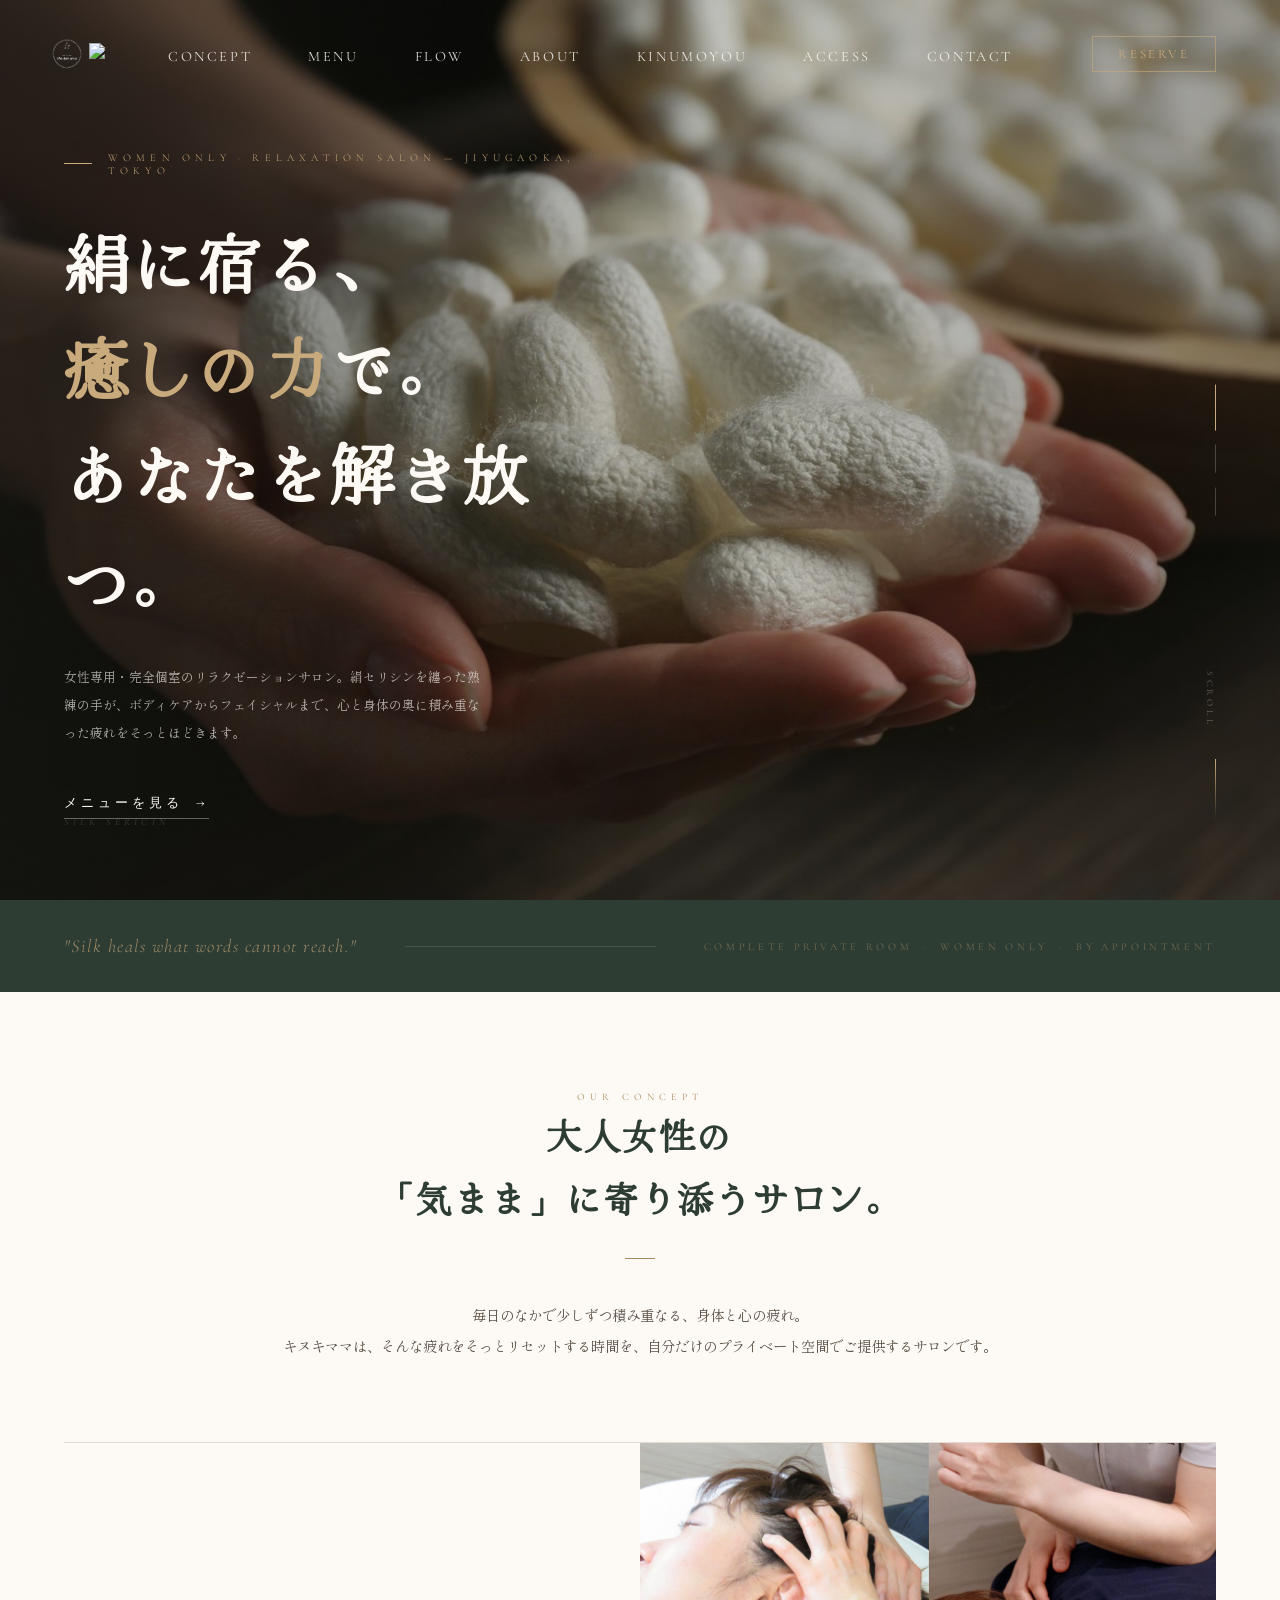
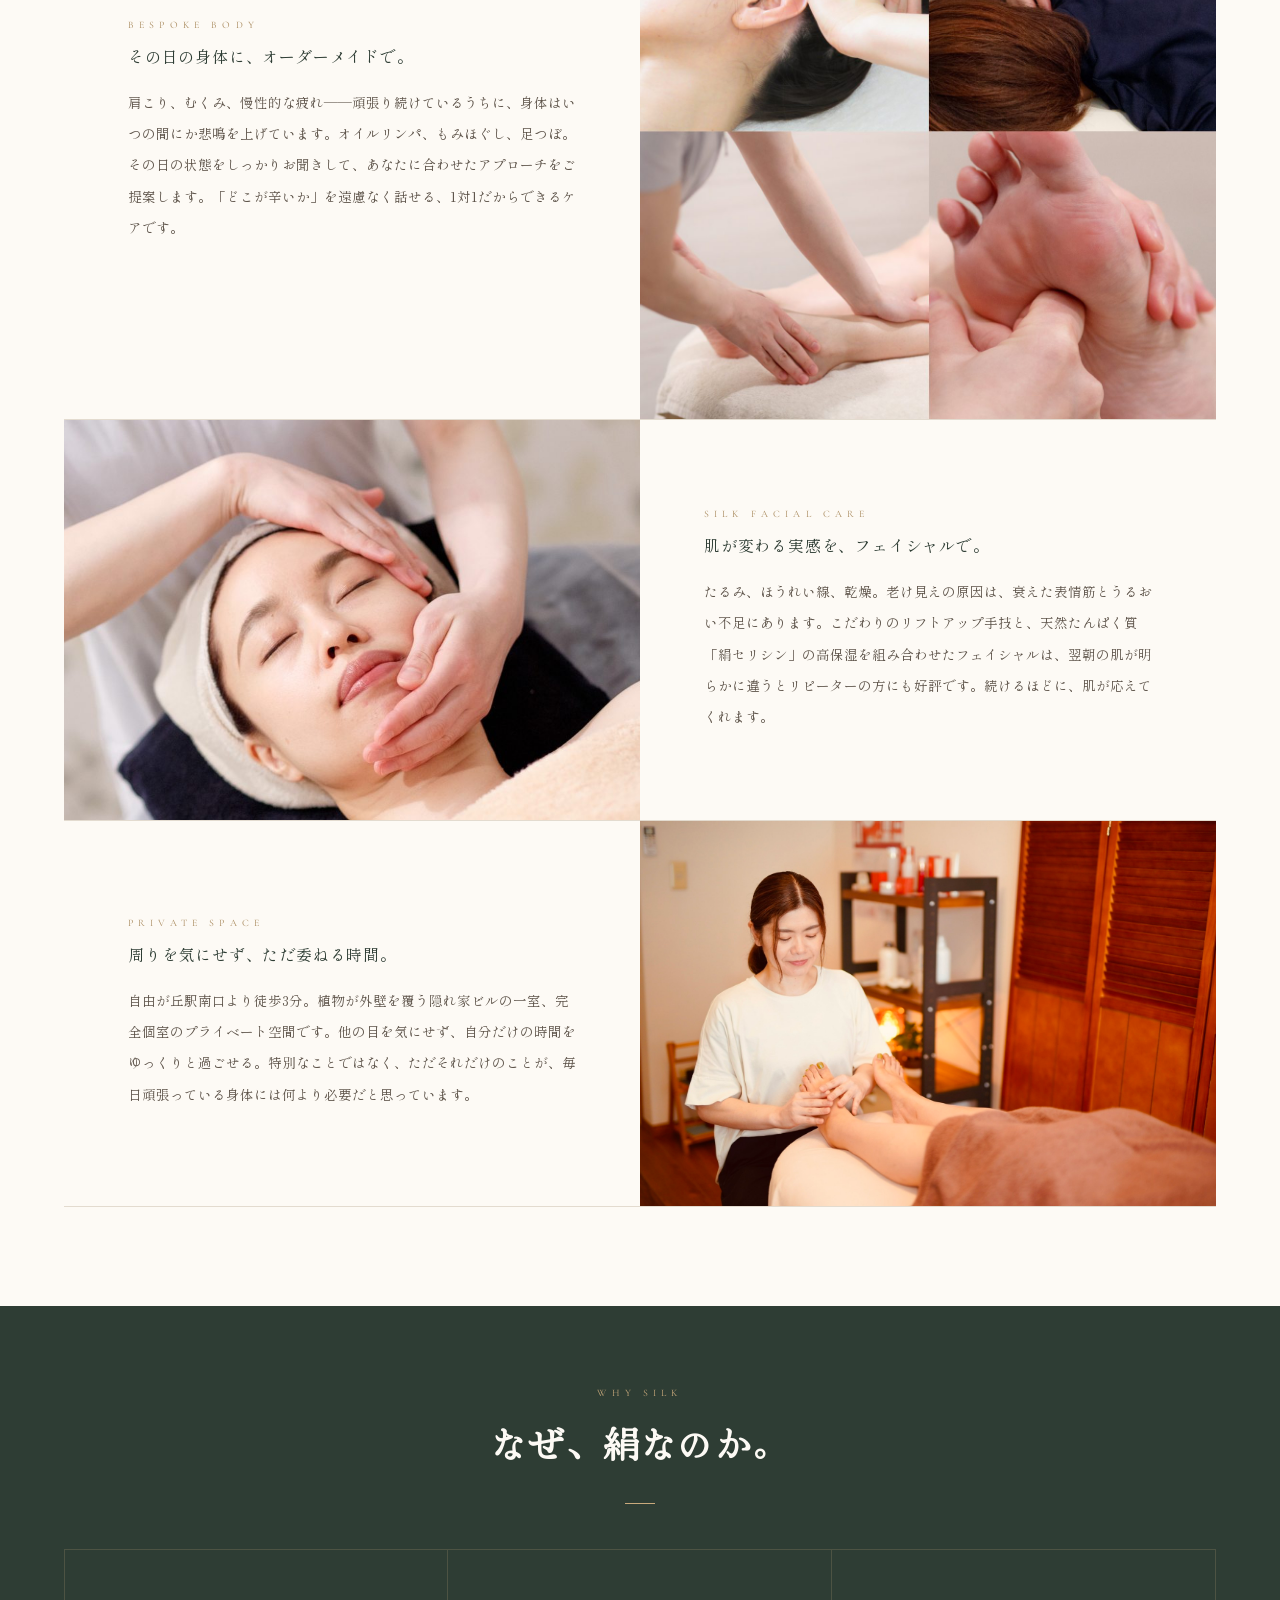
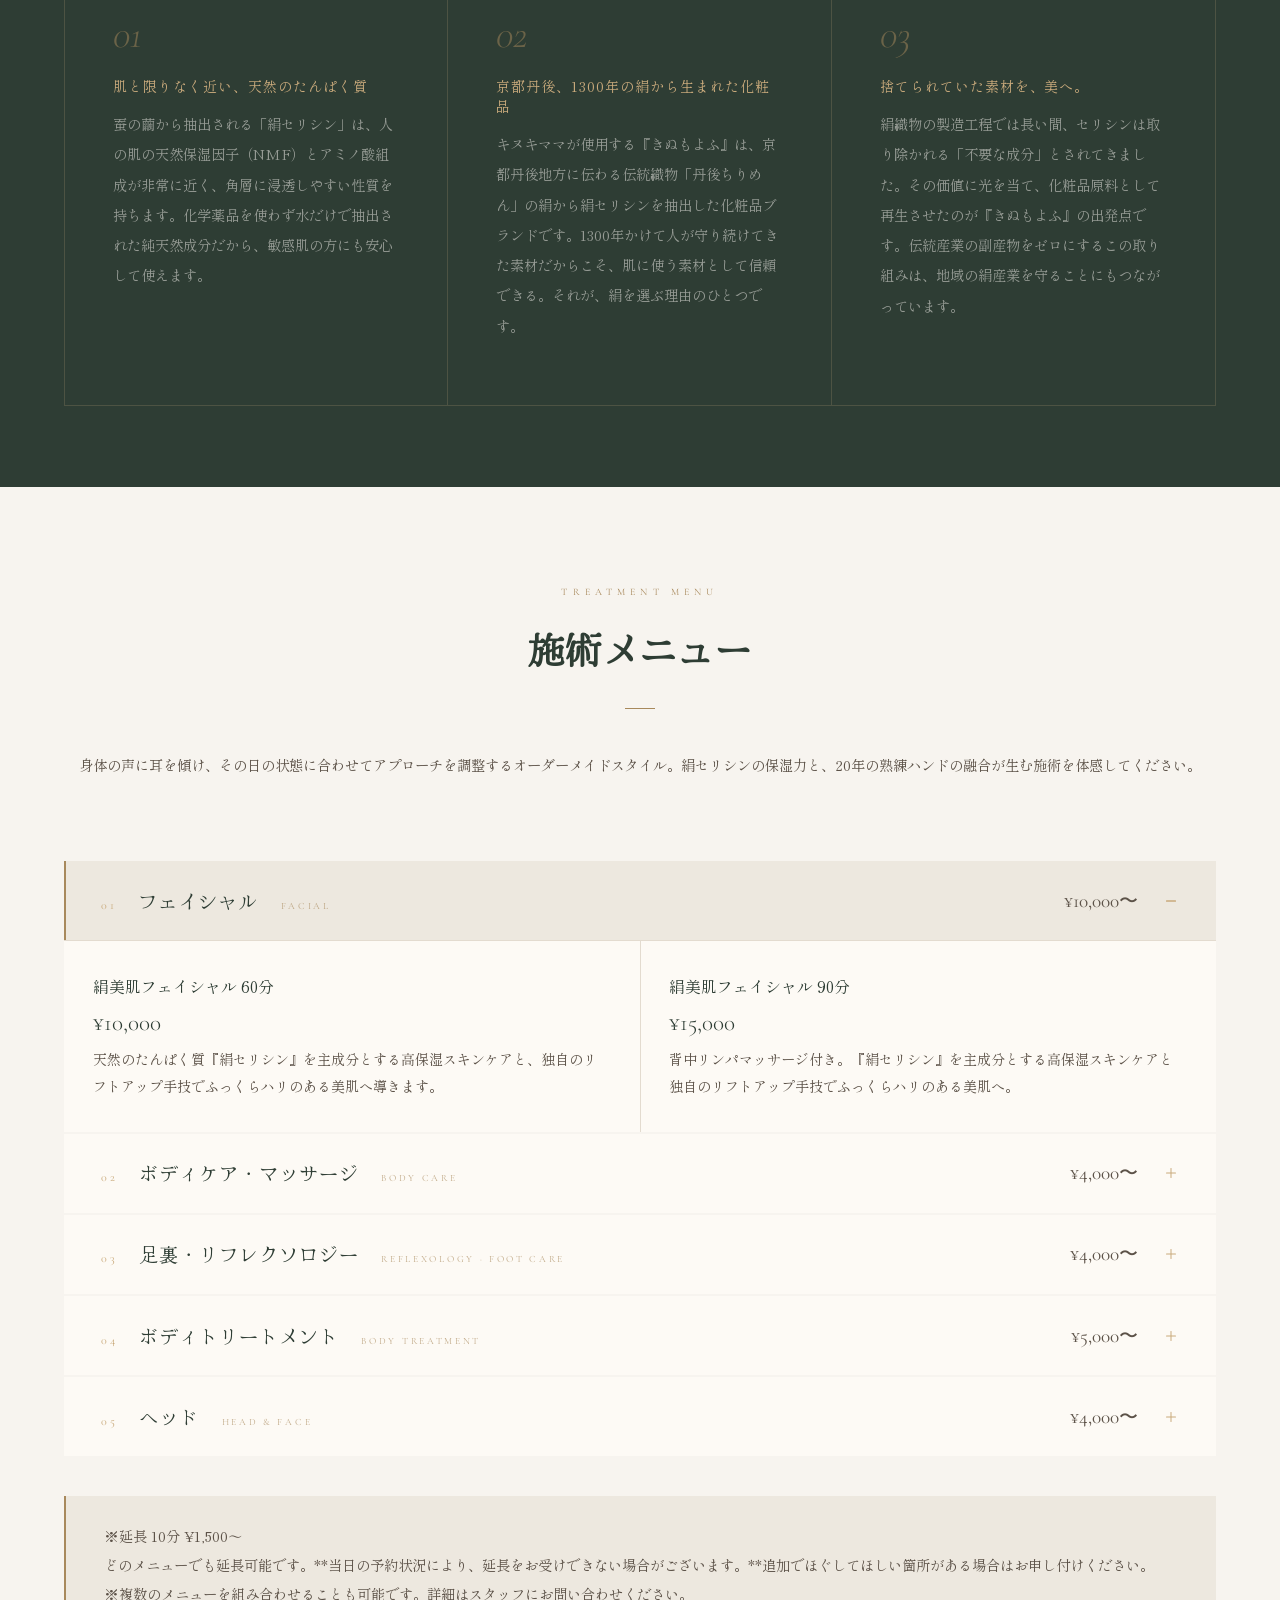
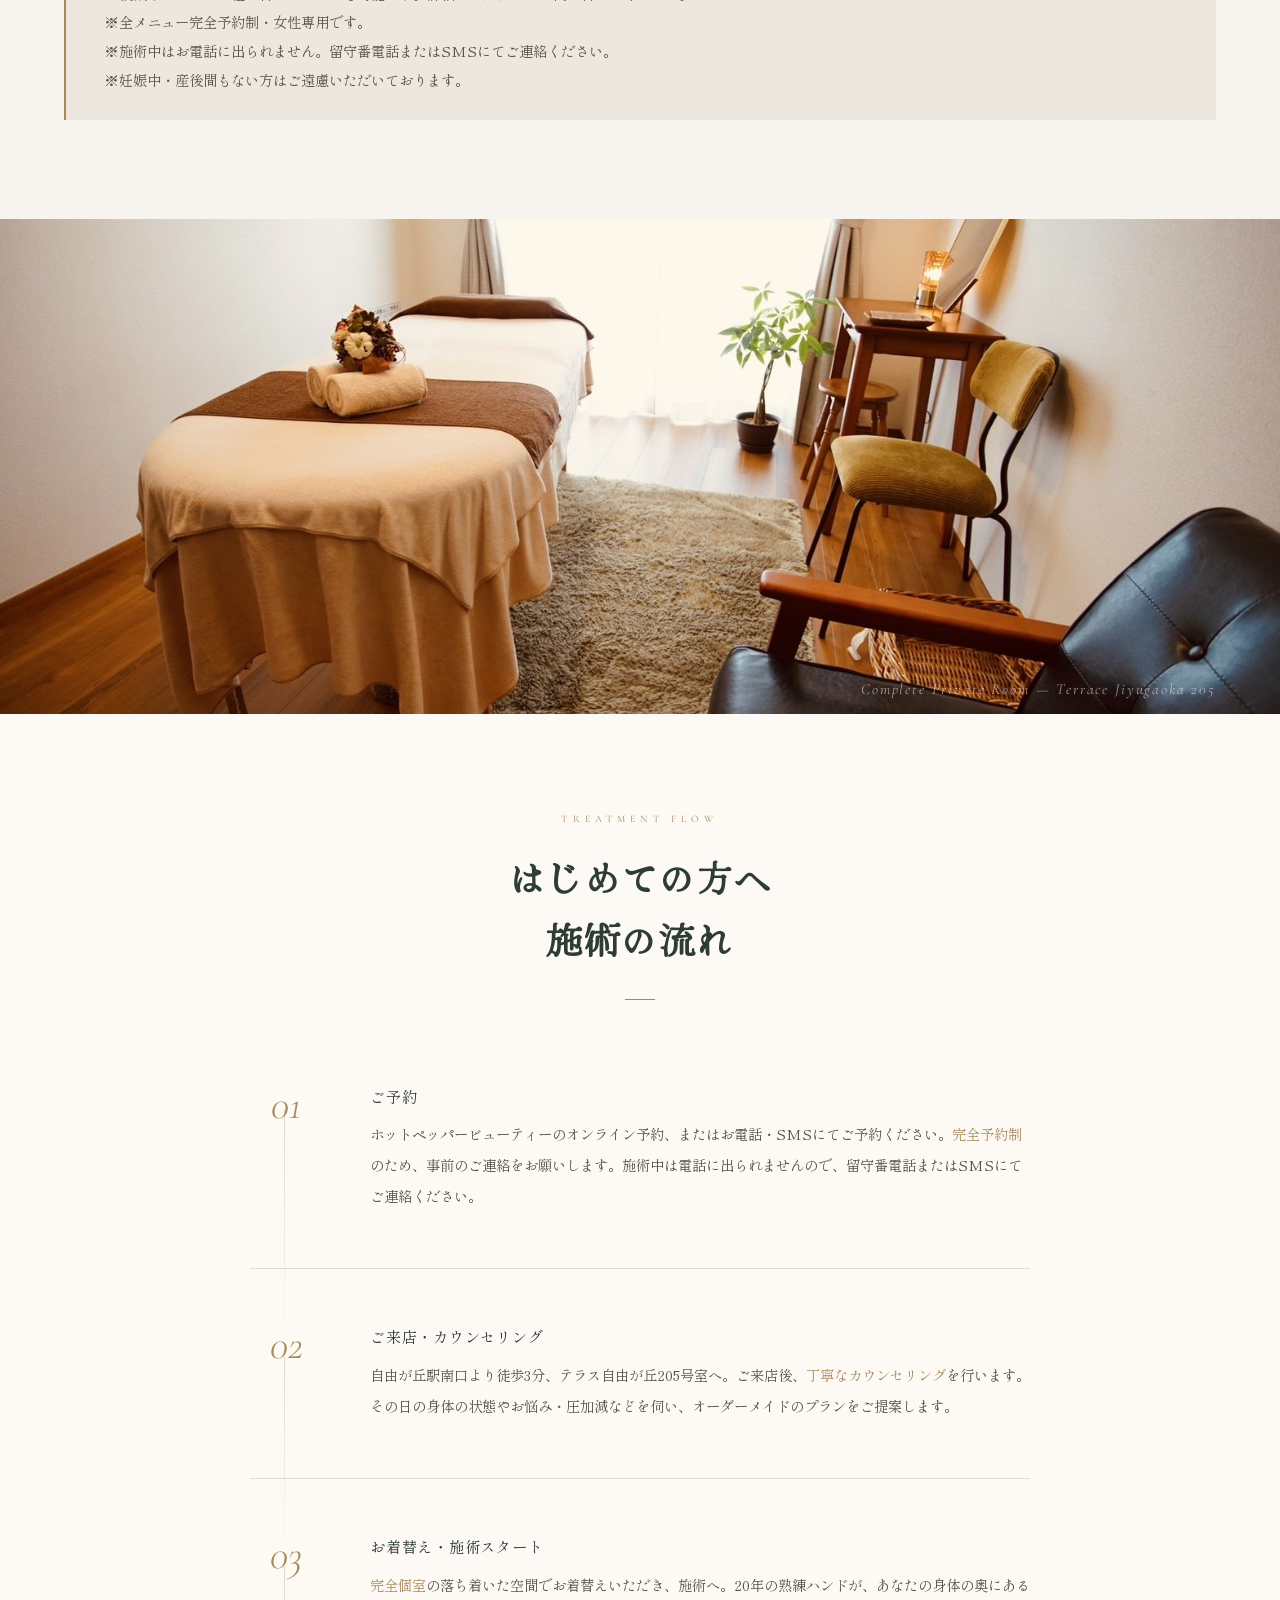
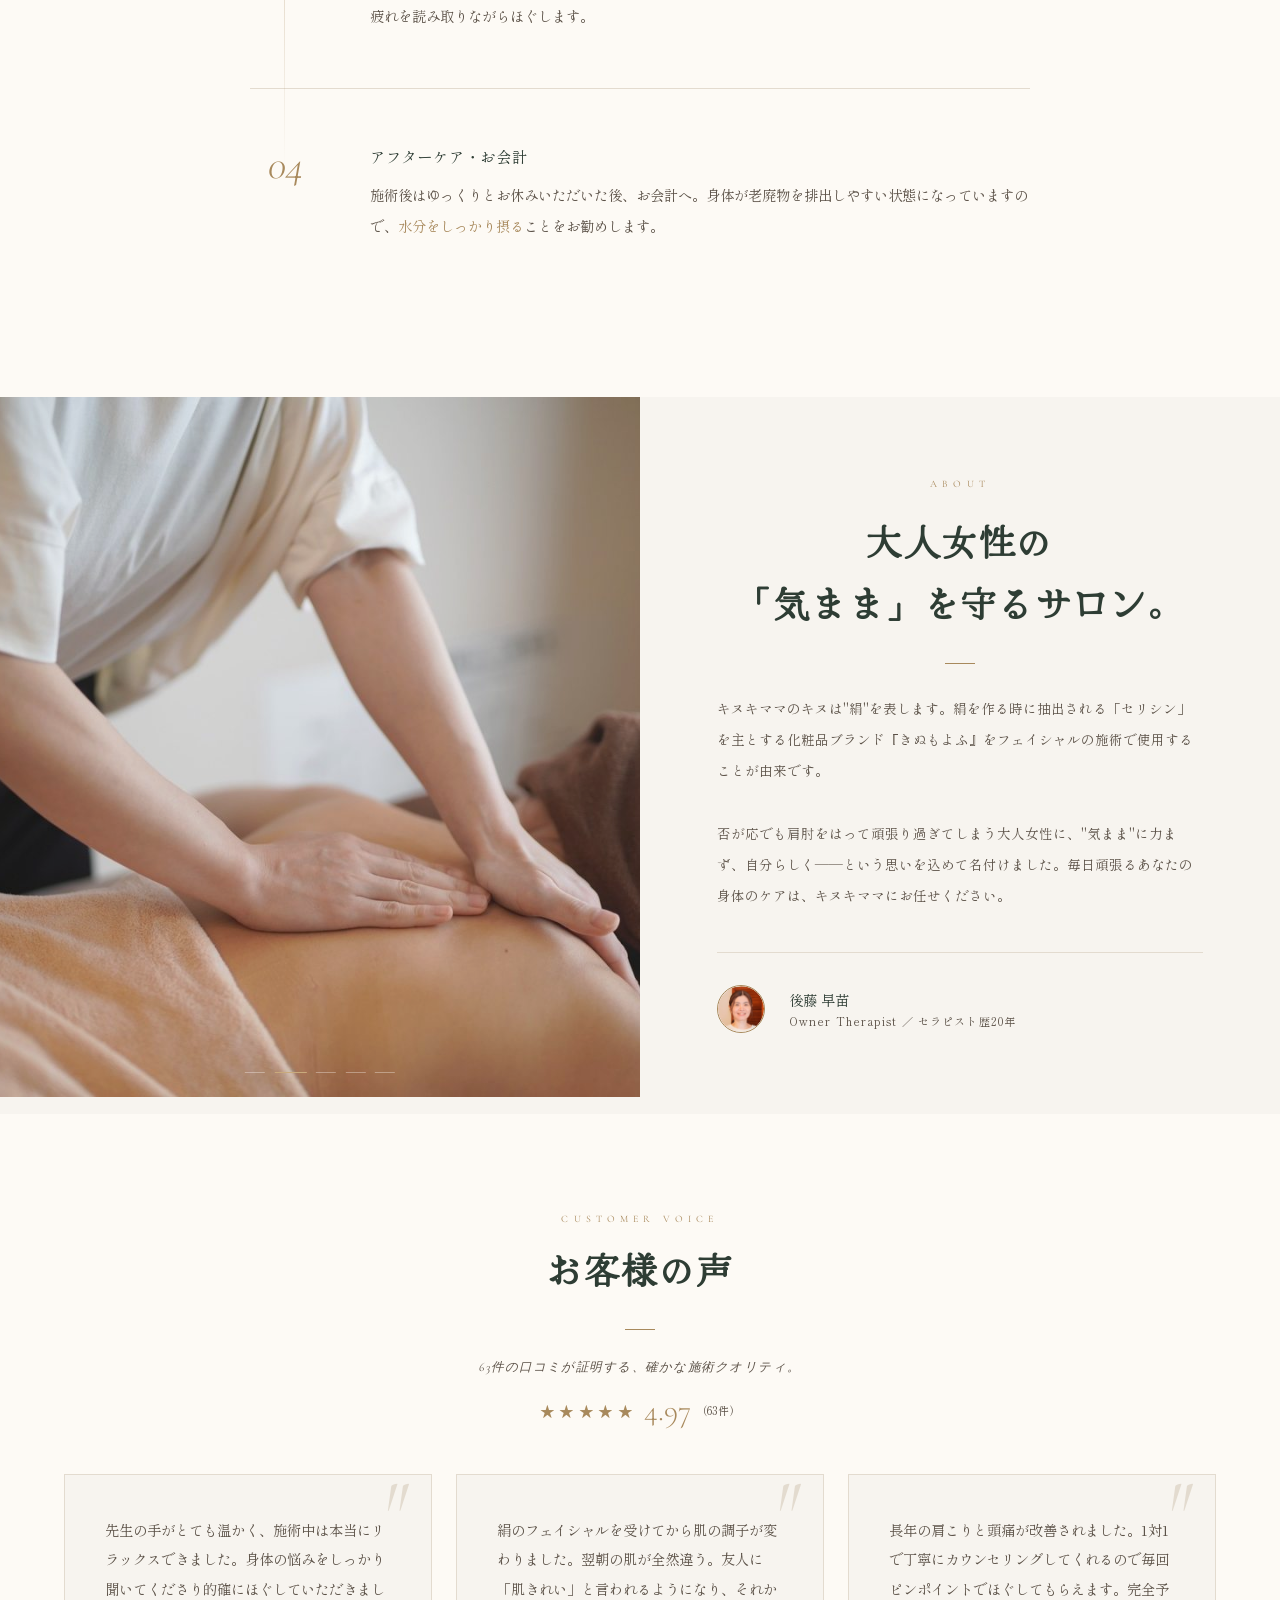
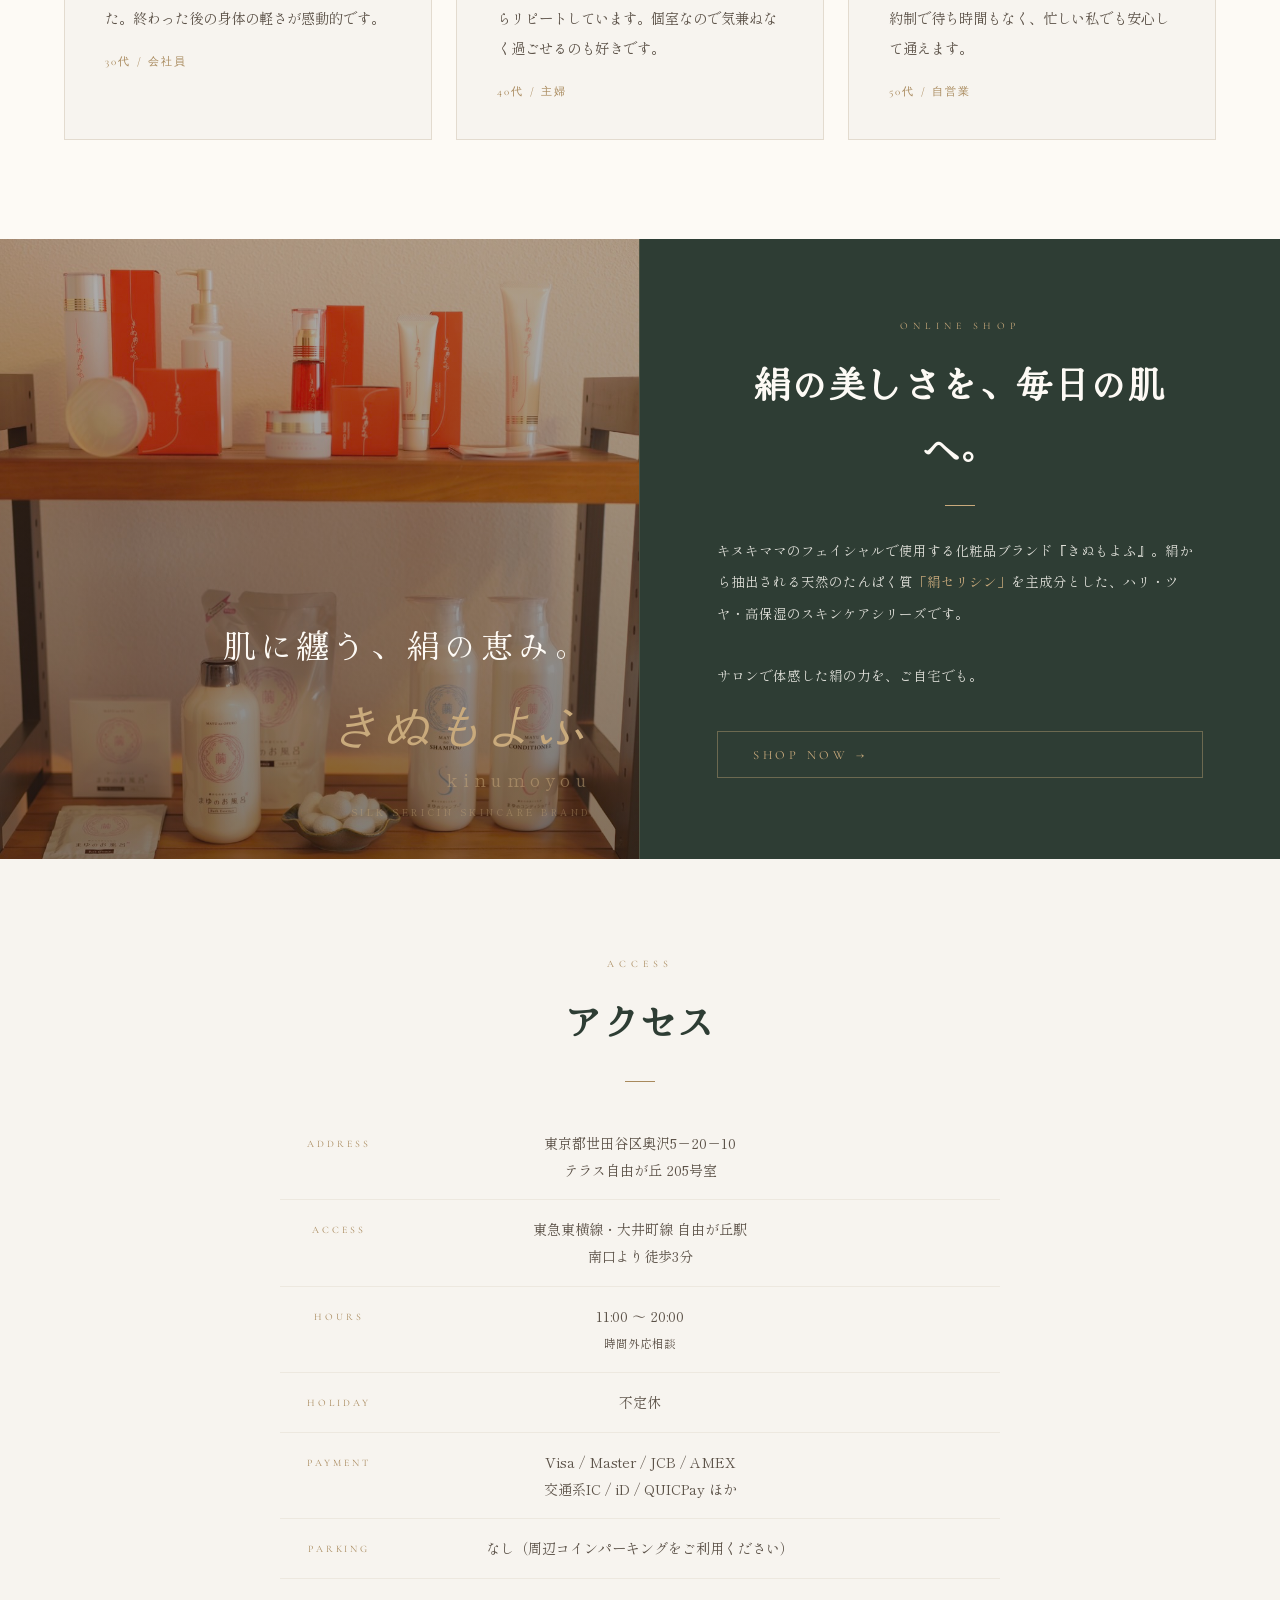
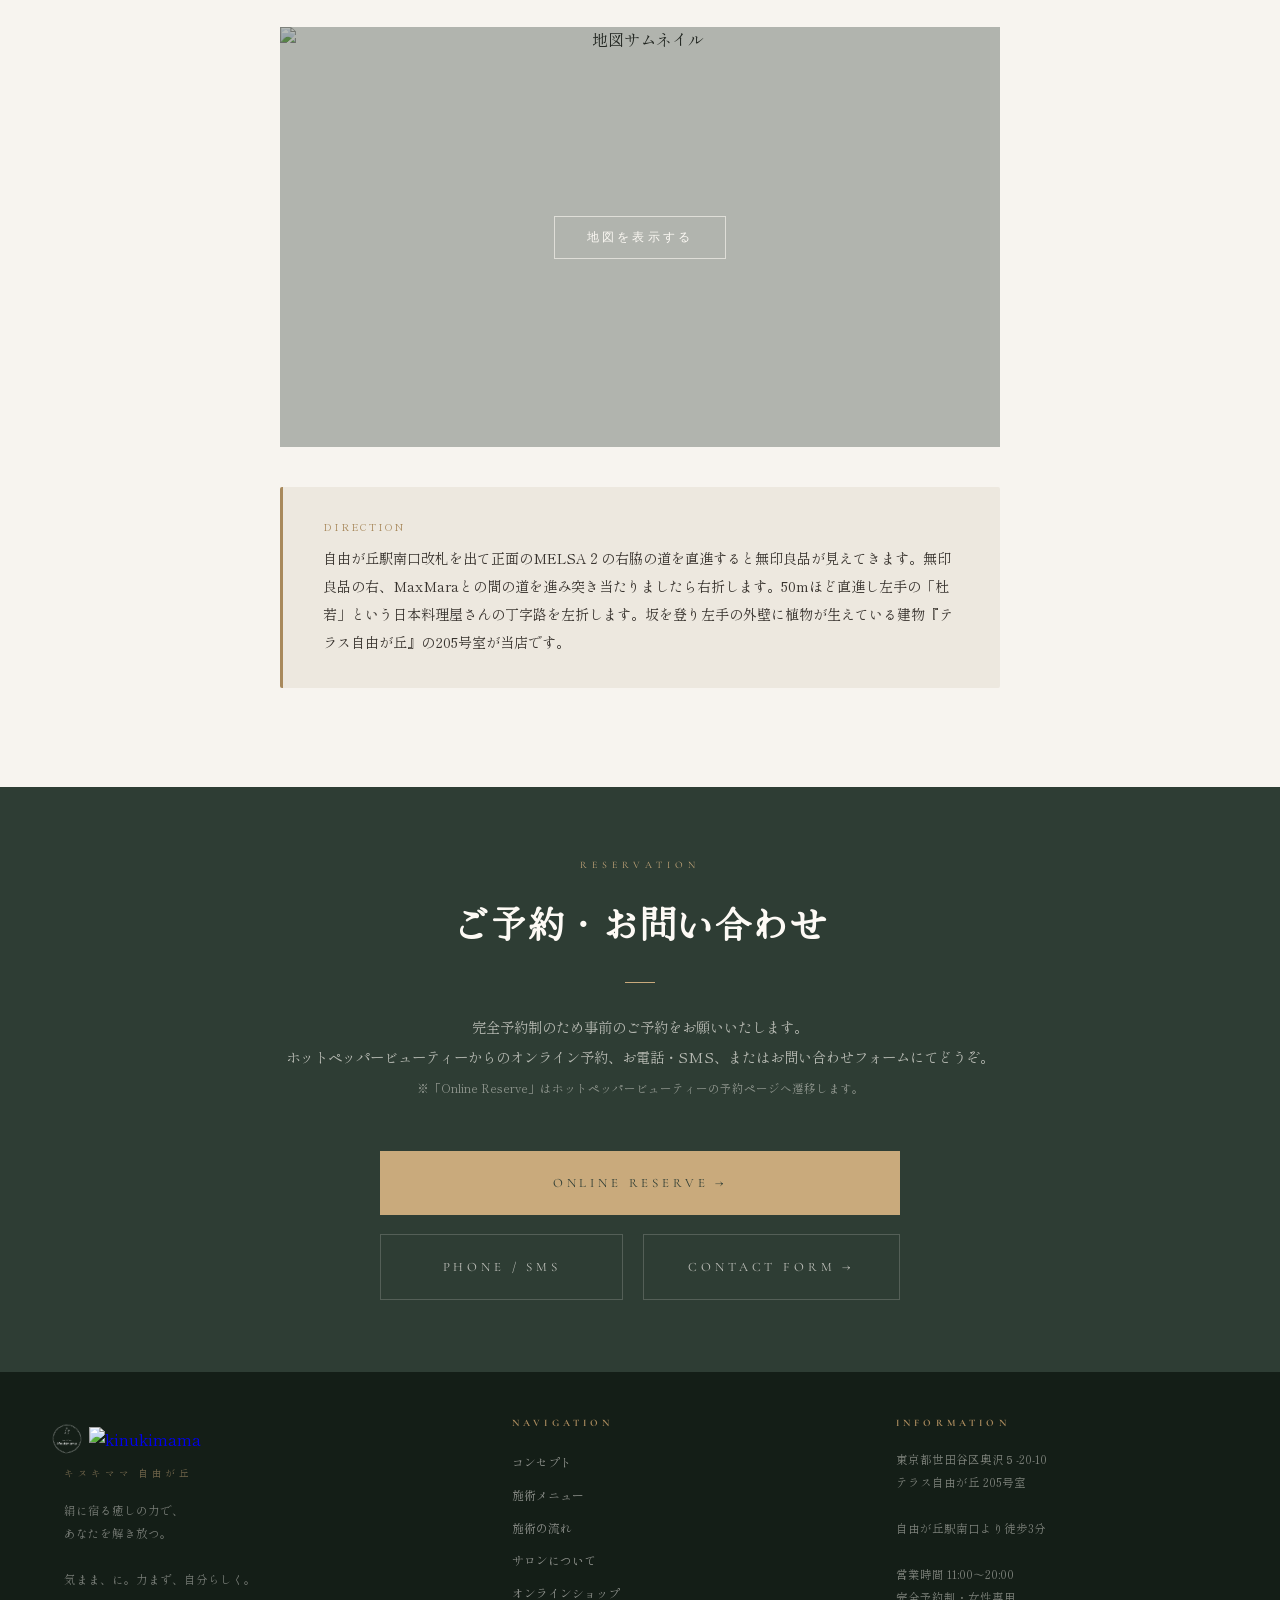
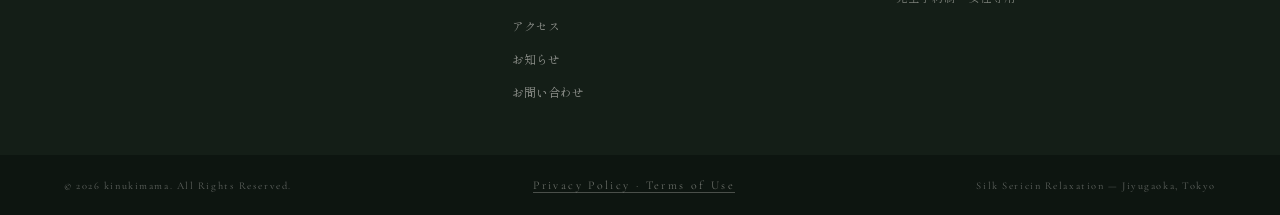
==== commit a99b6b5c: "写真の変更" ====
--- a/index.html
+++ b/index.html
@@ -155,7 +155,7 @@
         <p class="body-copy">肩こり、むくみ、慢性的な疲れ——頑張り続けているうちに、身体はいつの間にか悲鳴を上げています。オイルリンパ、もみほぐし、足つぼ。その日の状態をしっかりお聞きして、あなたに合わせたアプローチをご提案します。「どこが辛いか」を遠慮なく話せる、1対1だからできるケアです。</p>
       </div>
       <div class="pb-img">
-        <img src="images/img_jpg_005.jpg" alt="ボディケア">
+        <img src="images/img_jpg_006.jpg" alt="ボディケア">
       </div>
     </div>
     <div class="phil-block reveal" style="transition-delay:0.1s">
@@ -165,7 +165,7 @@
         <p class="body-copy">たるみ、ほうれい線、乾燥。老け見えの原因は、衰えた表情筋とうるおい不足にあります。こだわりのリフトアップ手技と、天然たんぱく質「絹セリシン」の高保湿を組み合わせたフェイシャルは、翌朝の肌が明らかに違うとリピーターの方にも好評です。続けるほどに、肌が応えてくれます。</p>
       </div>
       <div class="pb-img">
-        <img src="images/img_jpg_006.jpg" alt="フェイシャル">
+        <img src="images/img_jpg_004.jpg" alt="フェイシャル">
       </div>
     </div>
     <div class="phil-block reveal" style="transition-delay:0.2s">
@@ -175,7 +175,7 @@
         <p class="body-copy">自由が丘駅南口より徒歩3分。植物が外壁を覆う隠れ家ビルの一室、完全個室のプライベート空間です。他の目を気にせず、自分だけの時間をゆっくりと過ごせる。特別なことではなく、ただそれだけのことが、毎日頑張っている身体には何より必要だと思っています。</p>
       </div>
       <div class="pb-img">
-        <img src="images/img_jpg_007.jpg" alt="個室空間">
+        <img src="images/img_jpg_015.jpg" alt="個室空間">
       </div>
     </div>
   </div>
--- a/style.css
+++ b/style.css
@@ -120,7 +120,7 @@
 .phil-block:last-child{border-bottom:1px solid var(--bg-deep);}
 .pb-txt{padding:5.5rem 5vw;display:flex;flex-direction:column;justify-content:center;}
 .pb-num{font-family:'Cormorant Garamond',serif;font-size:0.62rem;letter-spacing:0.52em;text-transform:uppercase;color:var(--gold);margin-bottom:0.8rem;}
-.pb-title{font-size:0.95rem;color:var(--sage);letter-spacing:0.05em;margin-bottom:1.2rem;}
+.pb-title{font-size:1rem;color:var(--sage);letter-spacing:0.05em;margin-bottom:1.2rem;}
 .pb-img{overflow:hidden;min-height:300px;}
 .pb-img img{height:100%;object-fit:cover;transition:transform 0.8s ease;}
 .phil-block:hover .pb-img img{transform:scale(1.04);}
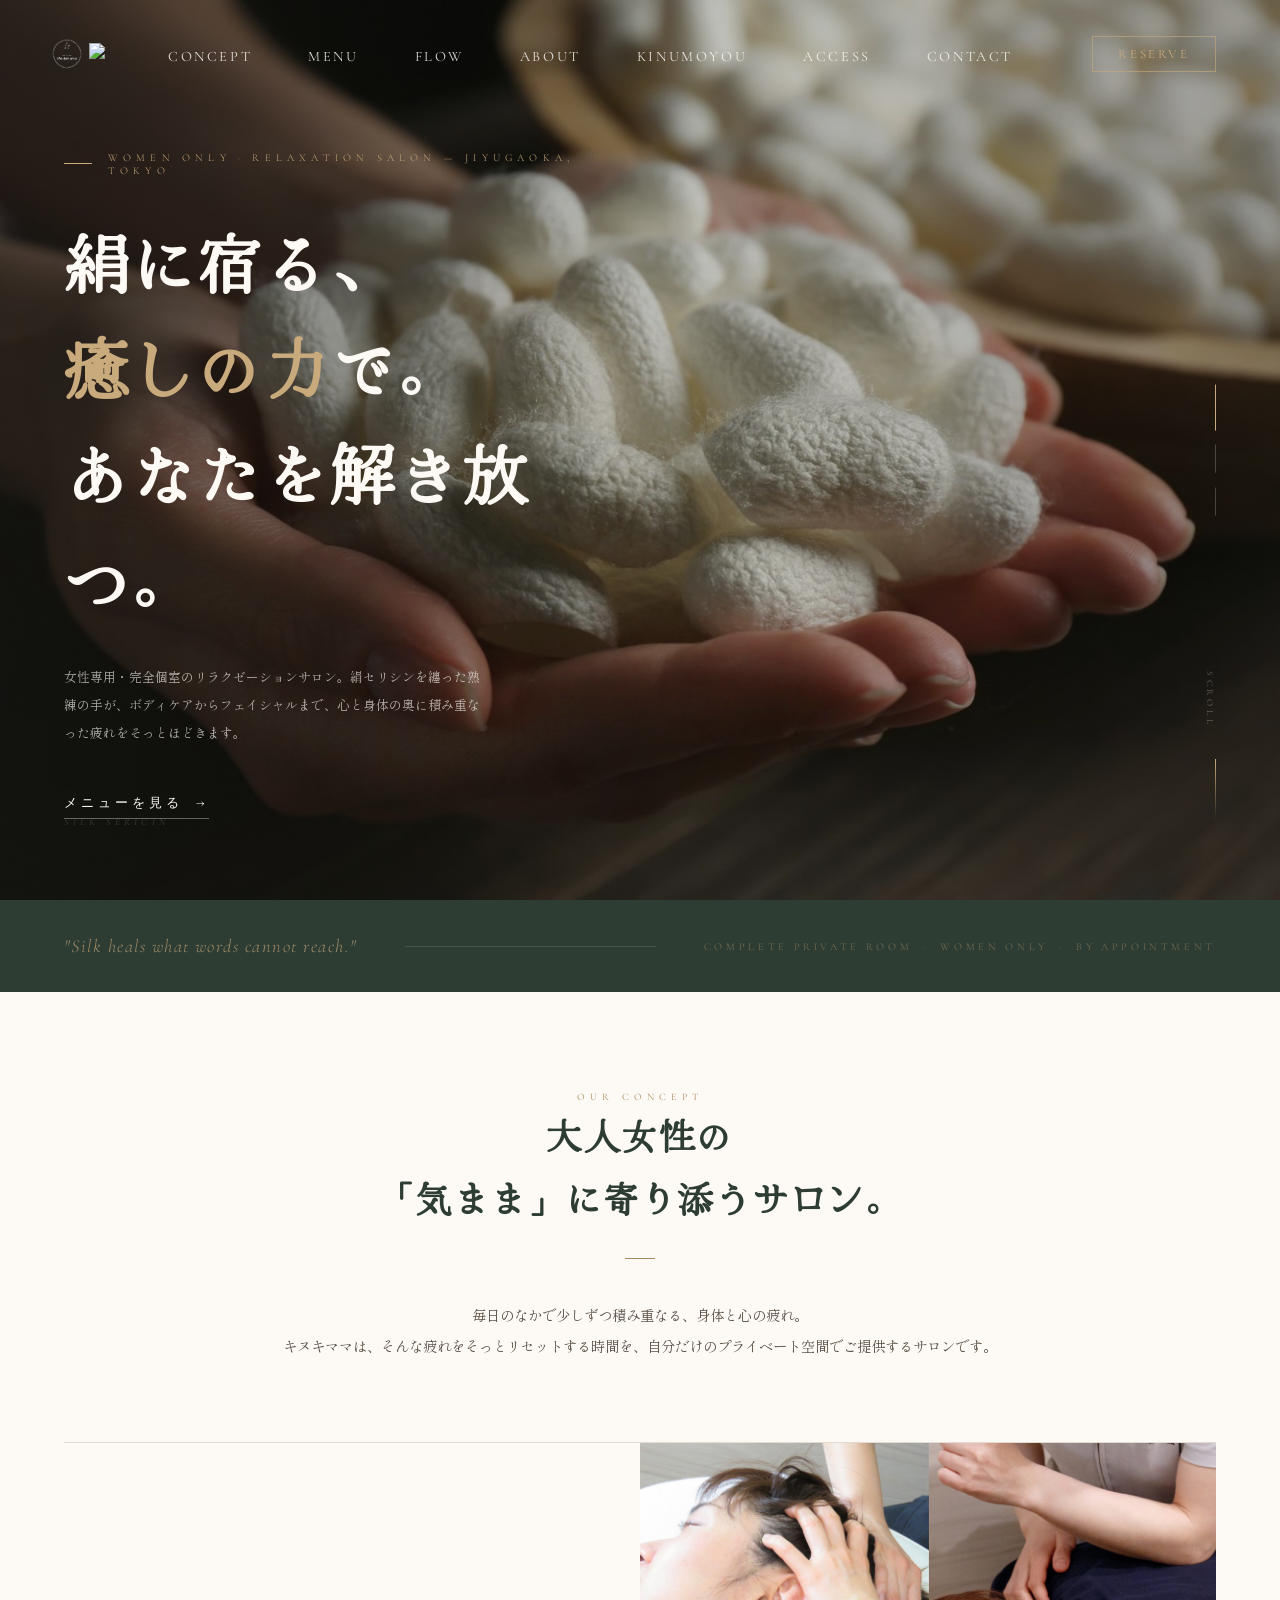
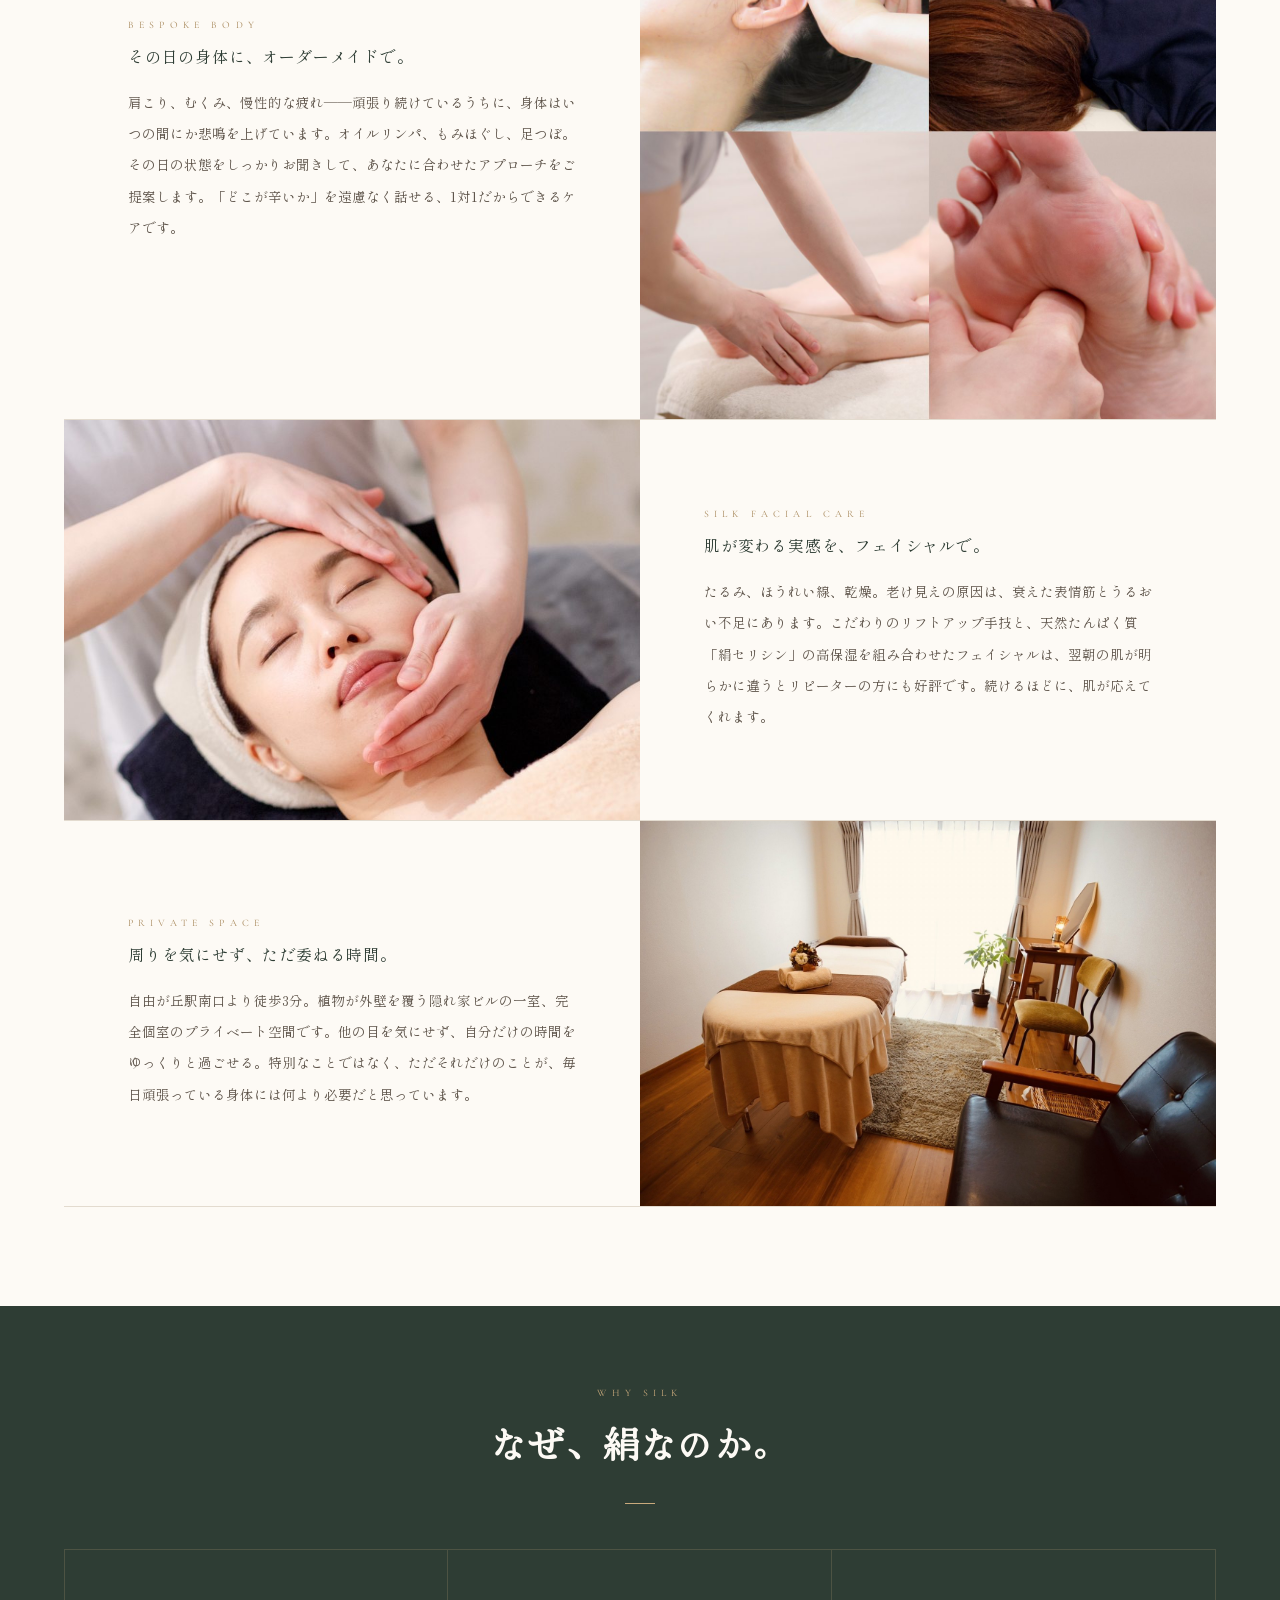
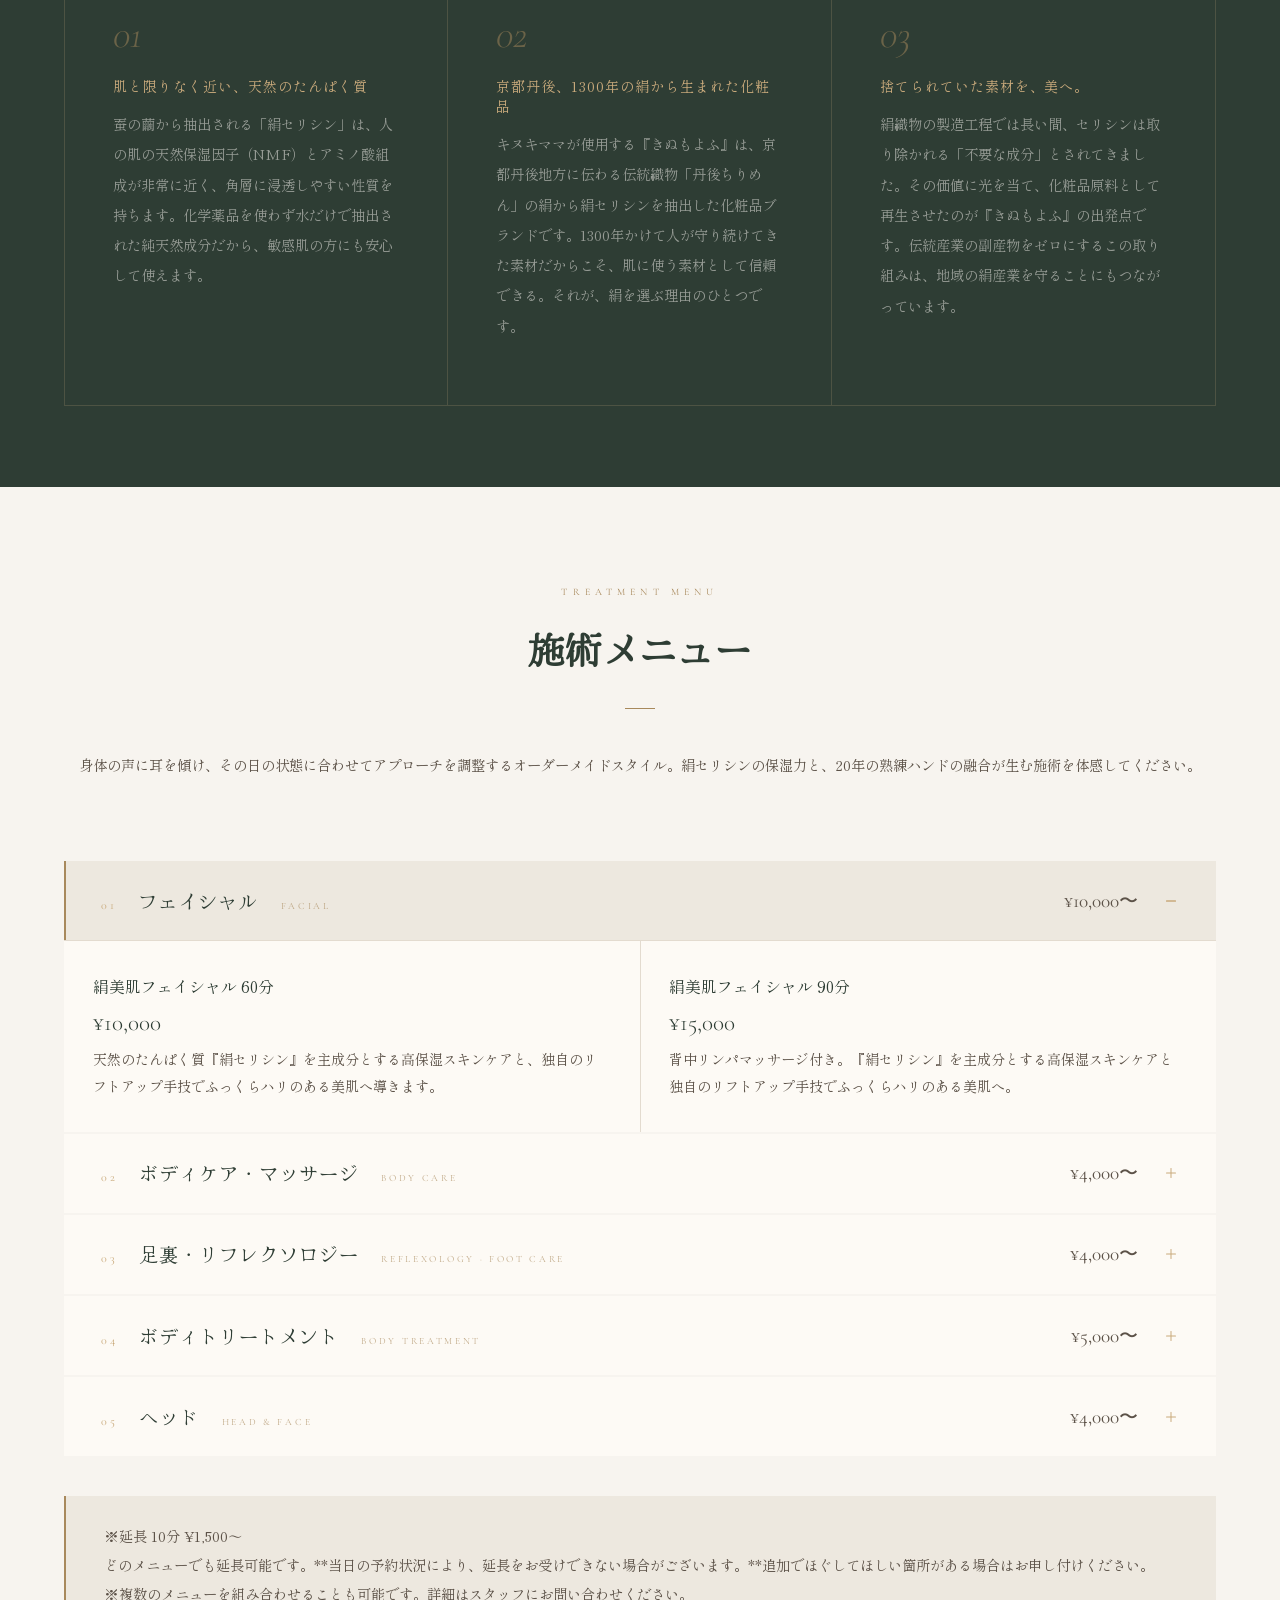
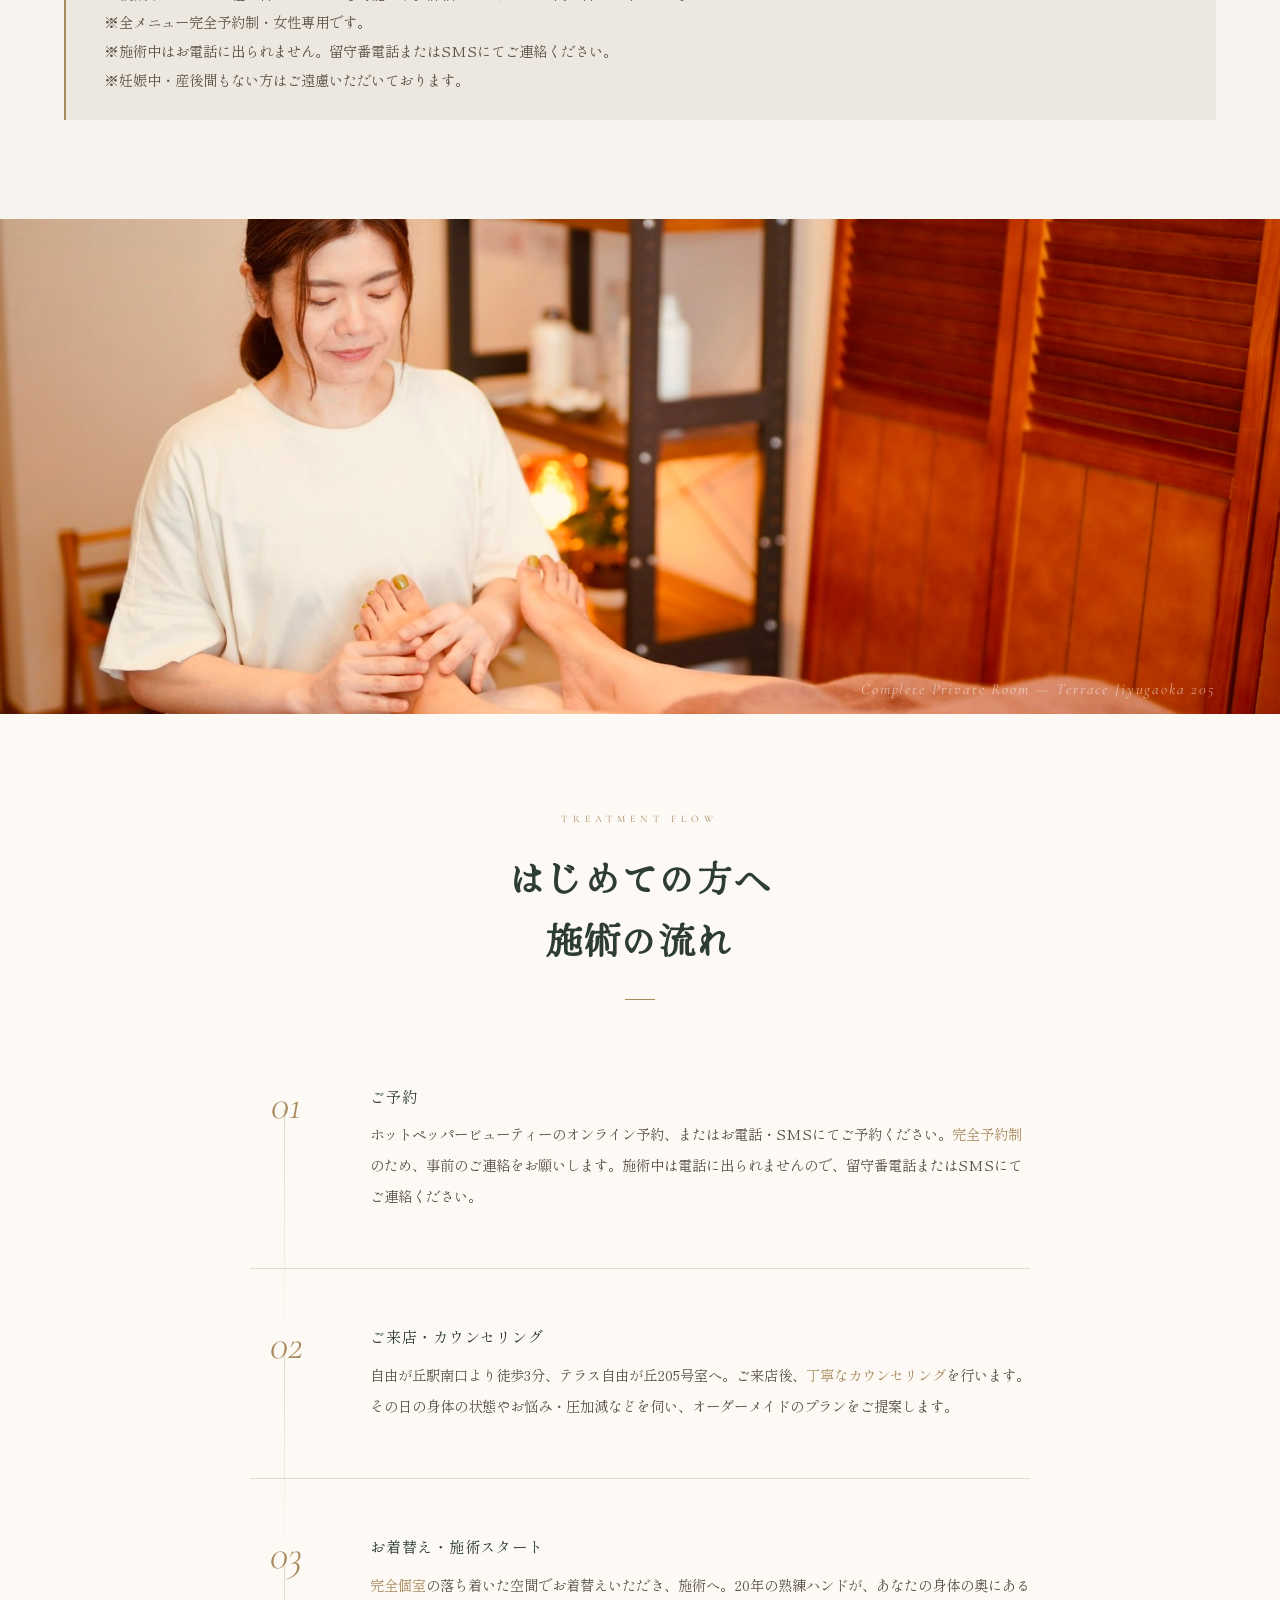
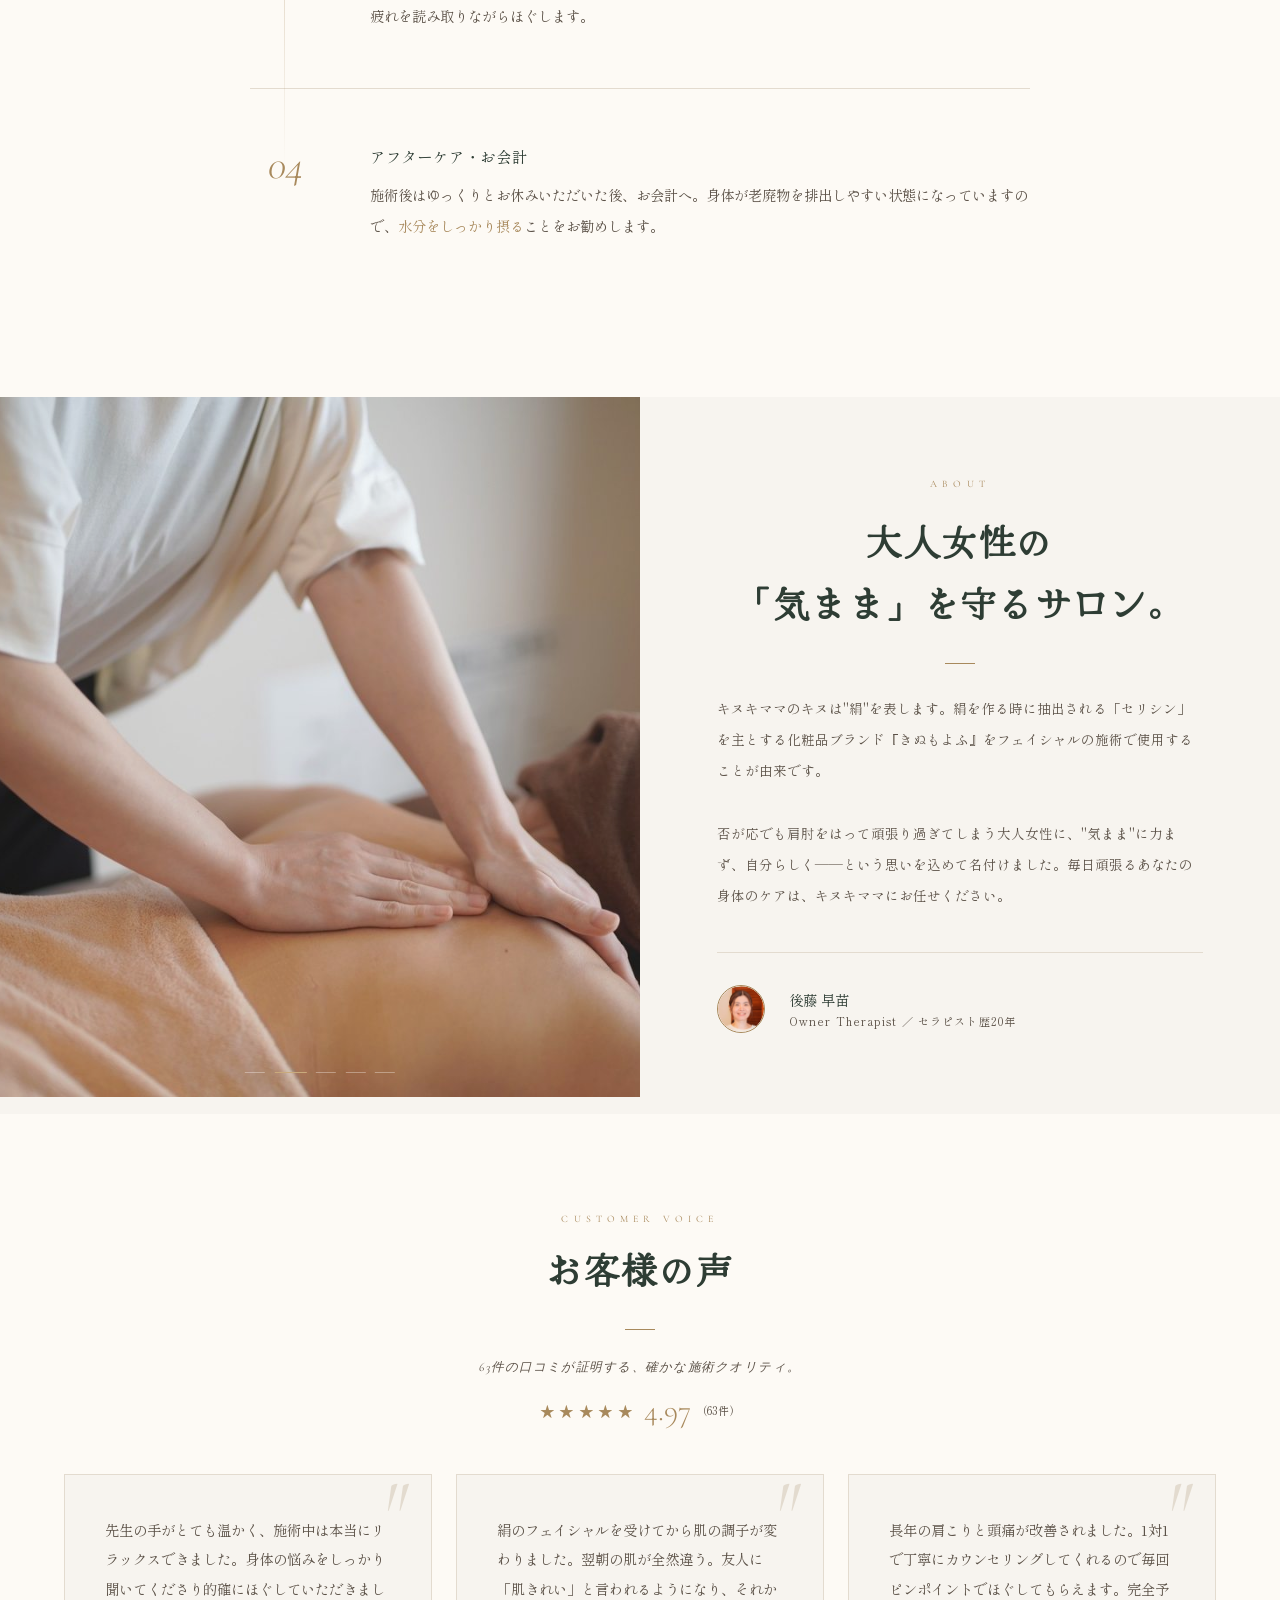
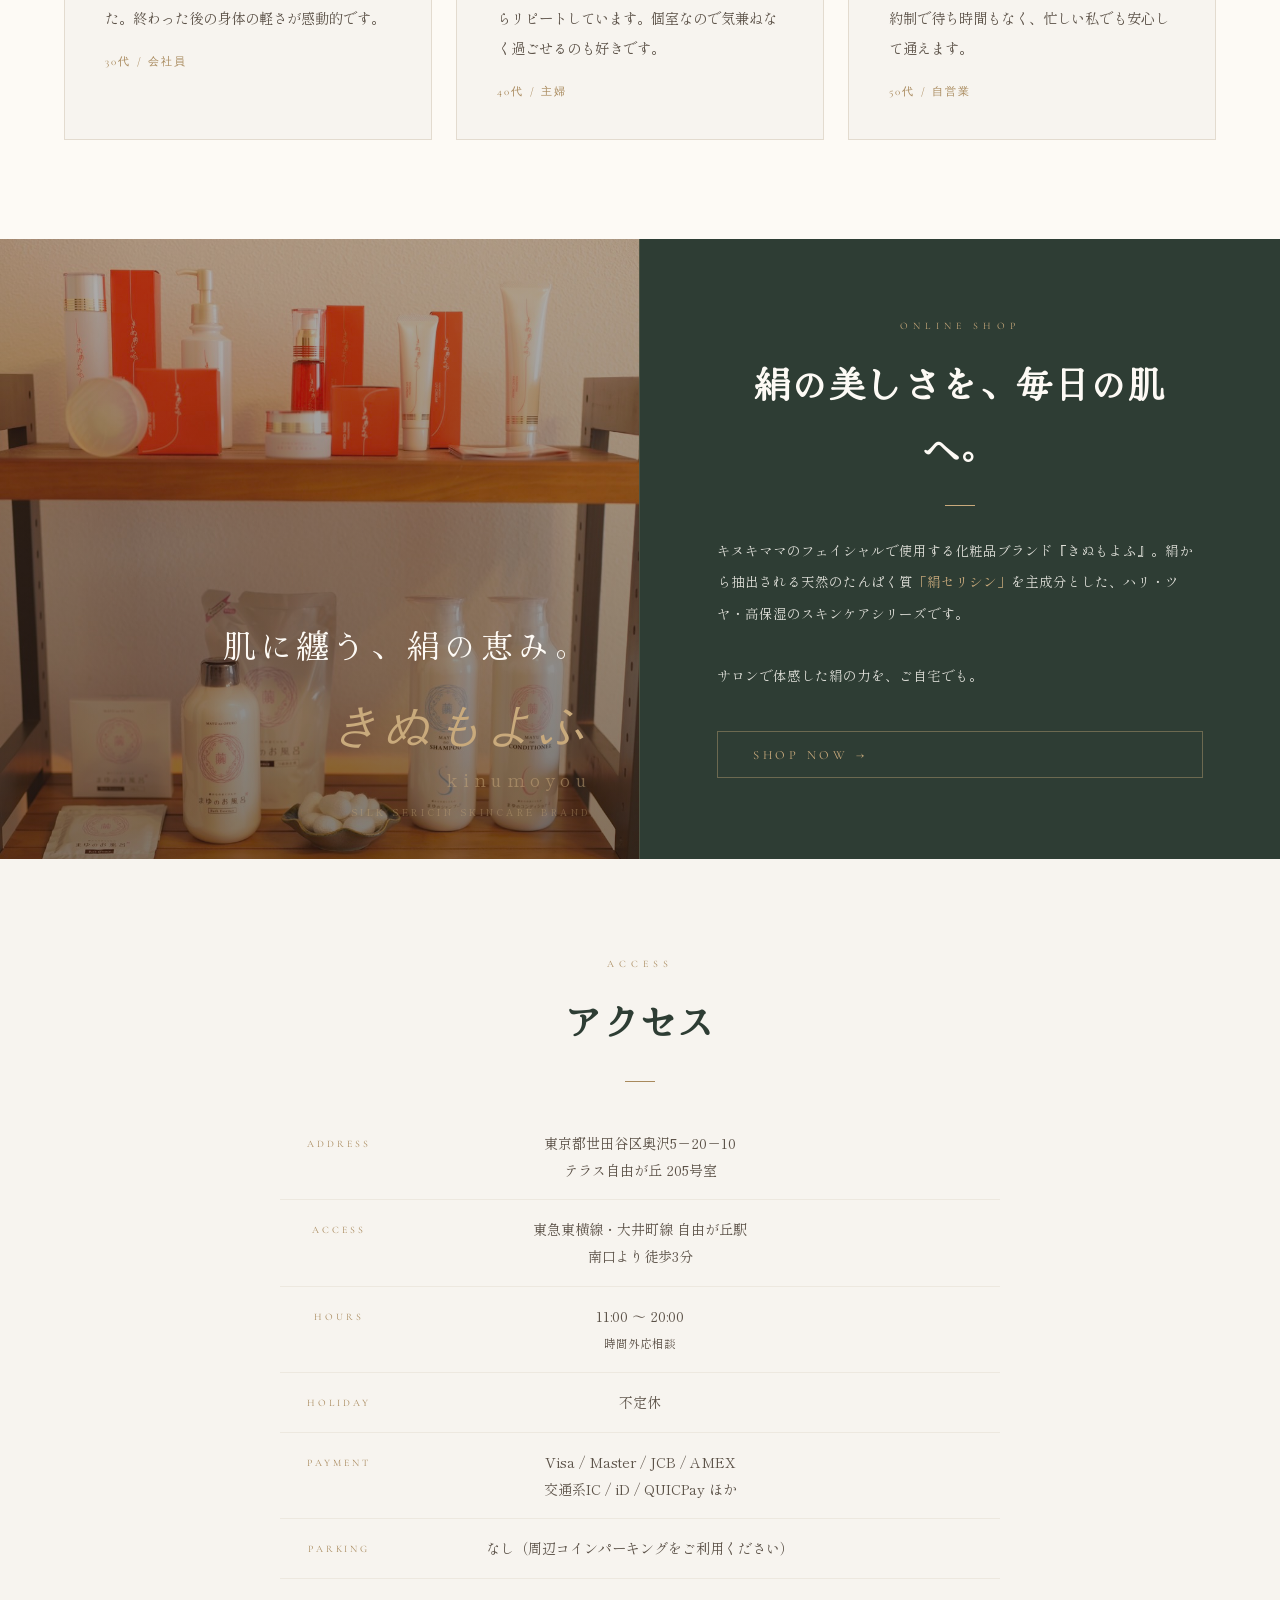
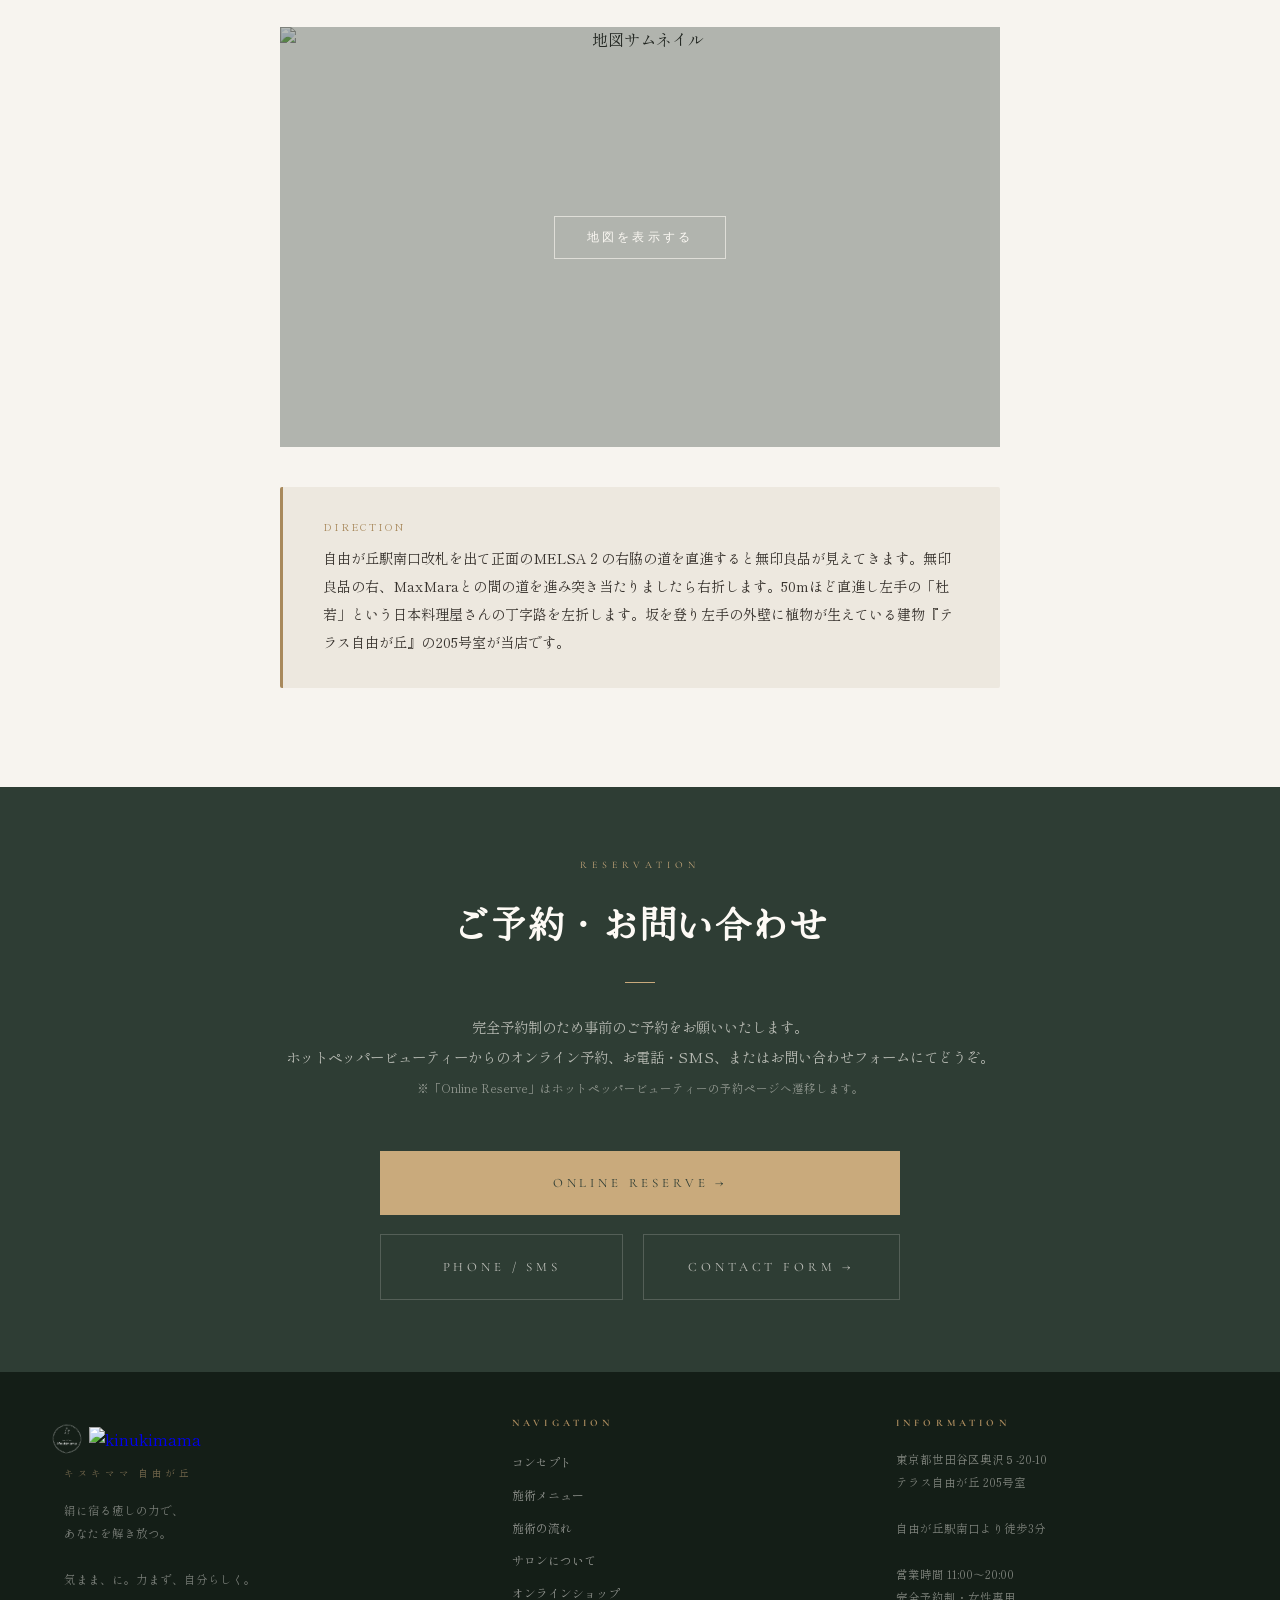
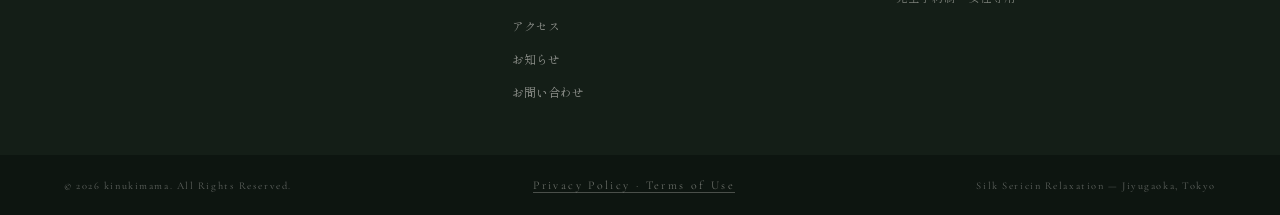
==== commit 0e0d08a4: "微調整" ====
--- a/index.html
+++ b/index.html
@@ -175,7 +175,7 @@
         <p class="body-copy">自由が丘駅南口より徒歩3分。植物が外壁を覆う隠れ家ビルの一室、完全個室のプライベート空間です。他の目を気にせず、自分だけの時間をゆっくりと過ごせる。特別なことではなく、ただそれだけのことが、毎日頑張っている身体には何より必要だと思っています。</p>
       </div>
       <div class="pb-img">
-        <img src="images/img_jpg_015.jpg" alt="個室空間">
+        <img src="images/img_jpg_008.jpg" alt="個室空間">
       </div>
     </div>
   </div>
@@ -402,7 +402,7 @@
 
 <!-- IMAGE BREAK -->
 <div class="img-break reveal" id="imgbreak">
-  <img src="images/img_jpg_008.jpg" alt="サロンイメージ">
+  <img src="images/img_jpg_015.jpg" alt="サロンイメージ">
   <span class="img-break-label">Complete Private Room — Terrace Jiyugaoka 205</span>
 </div>
 
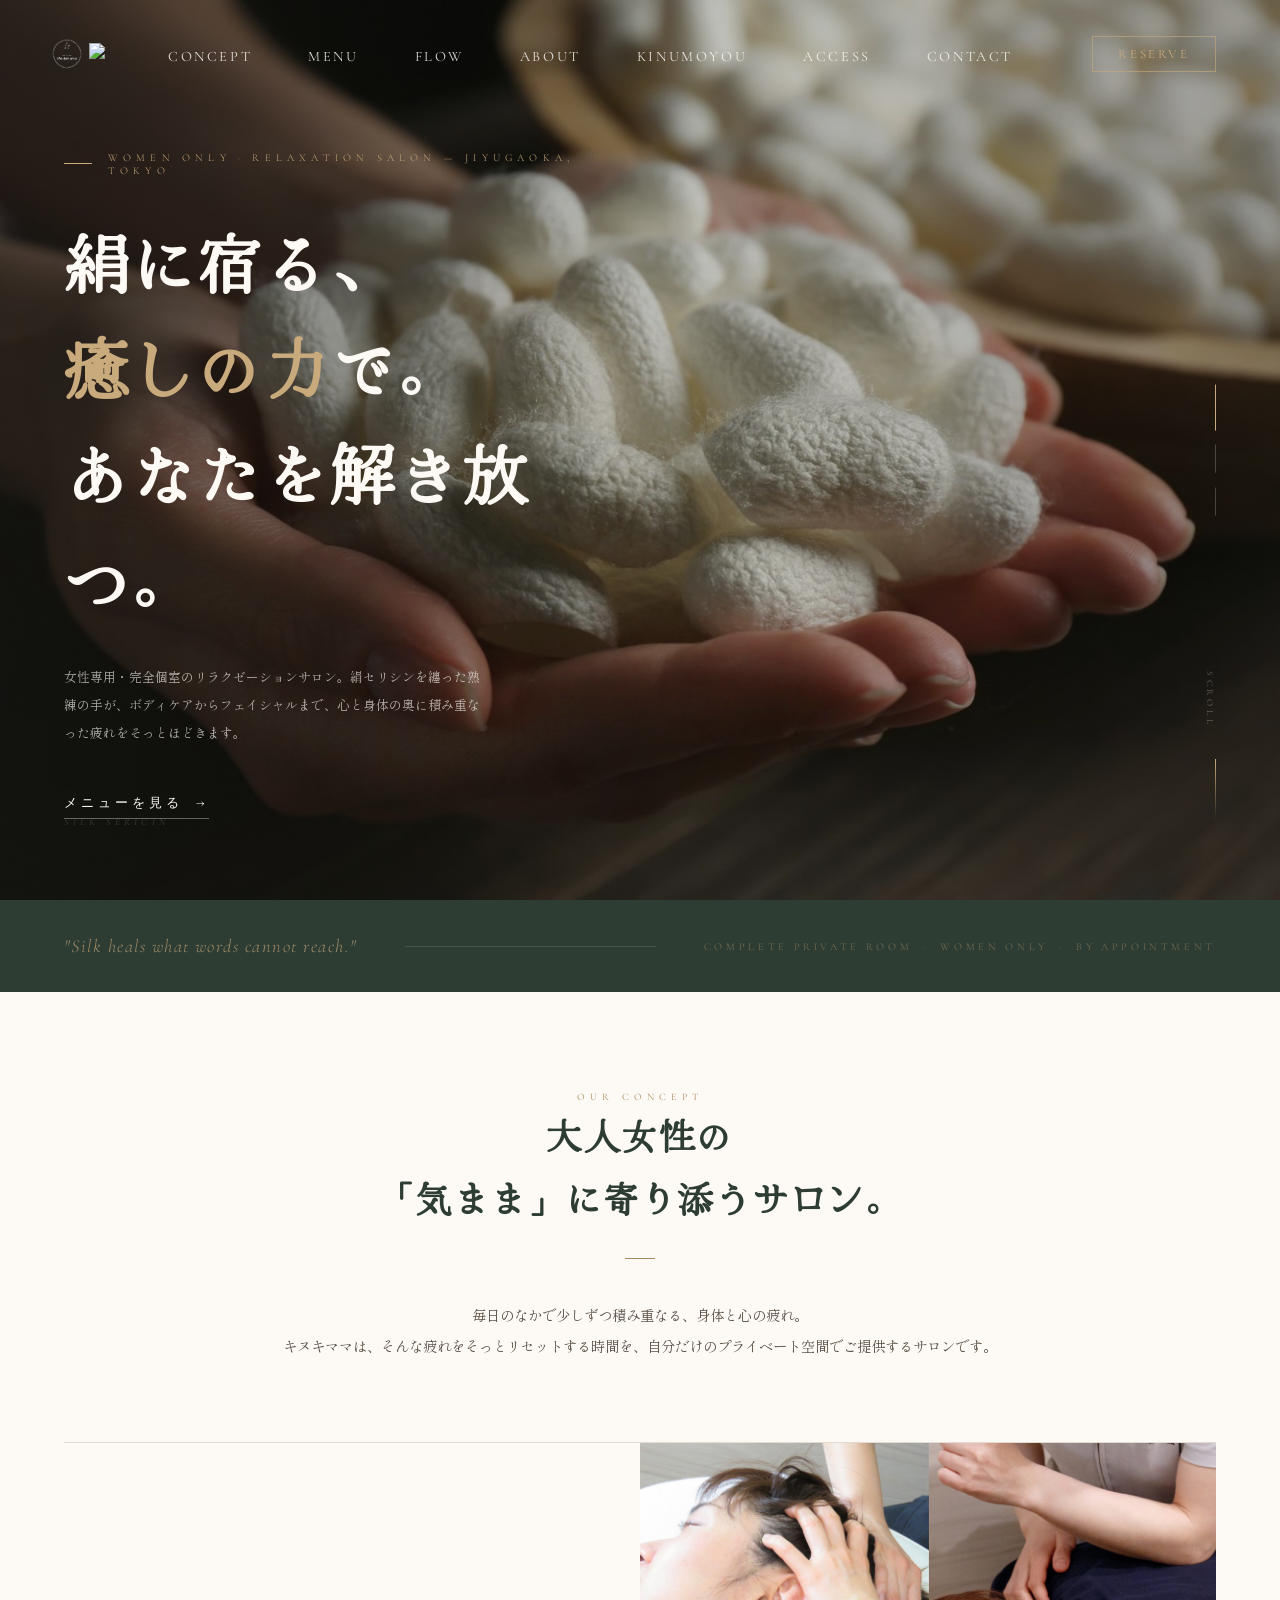
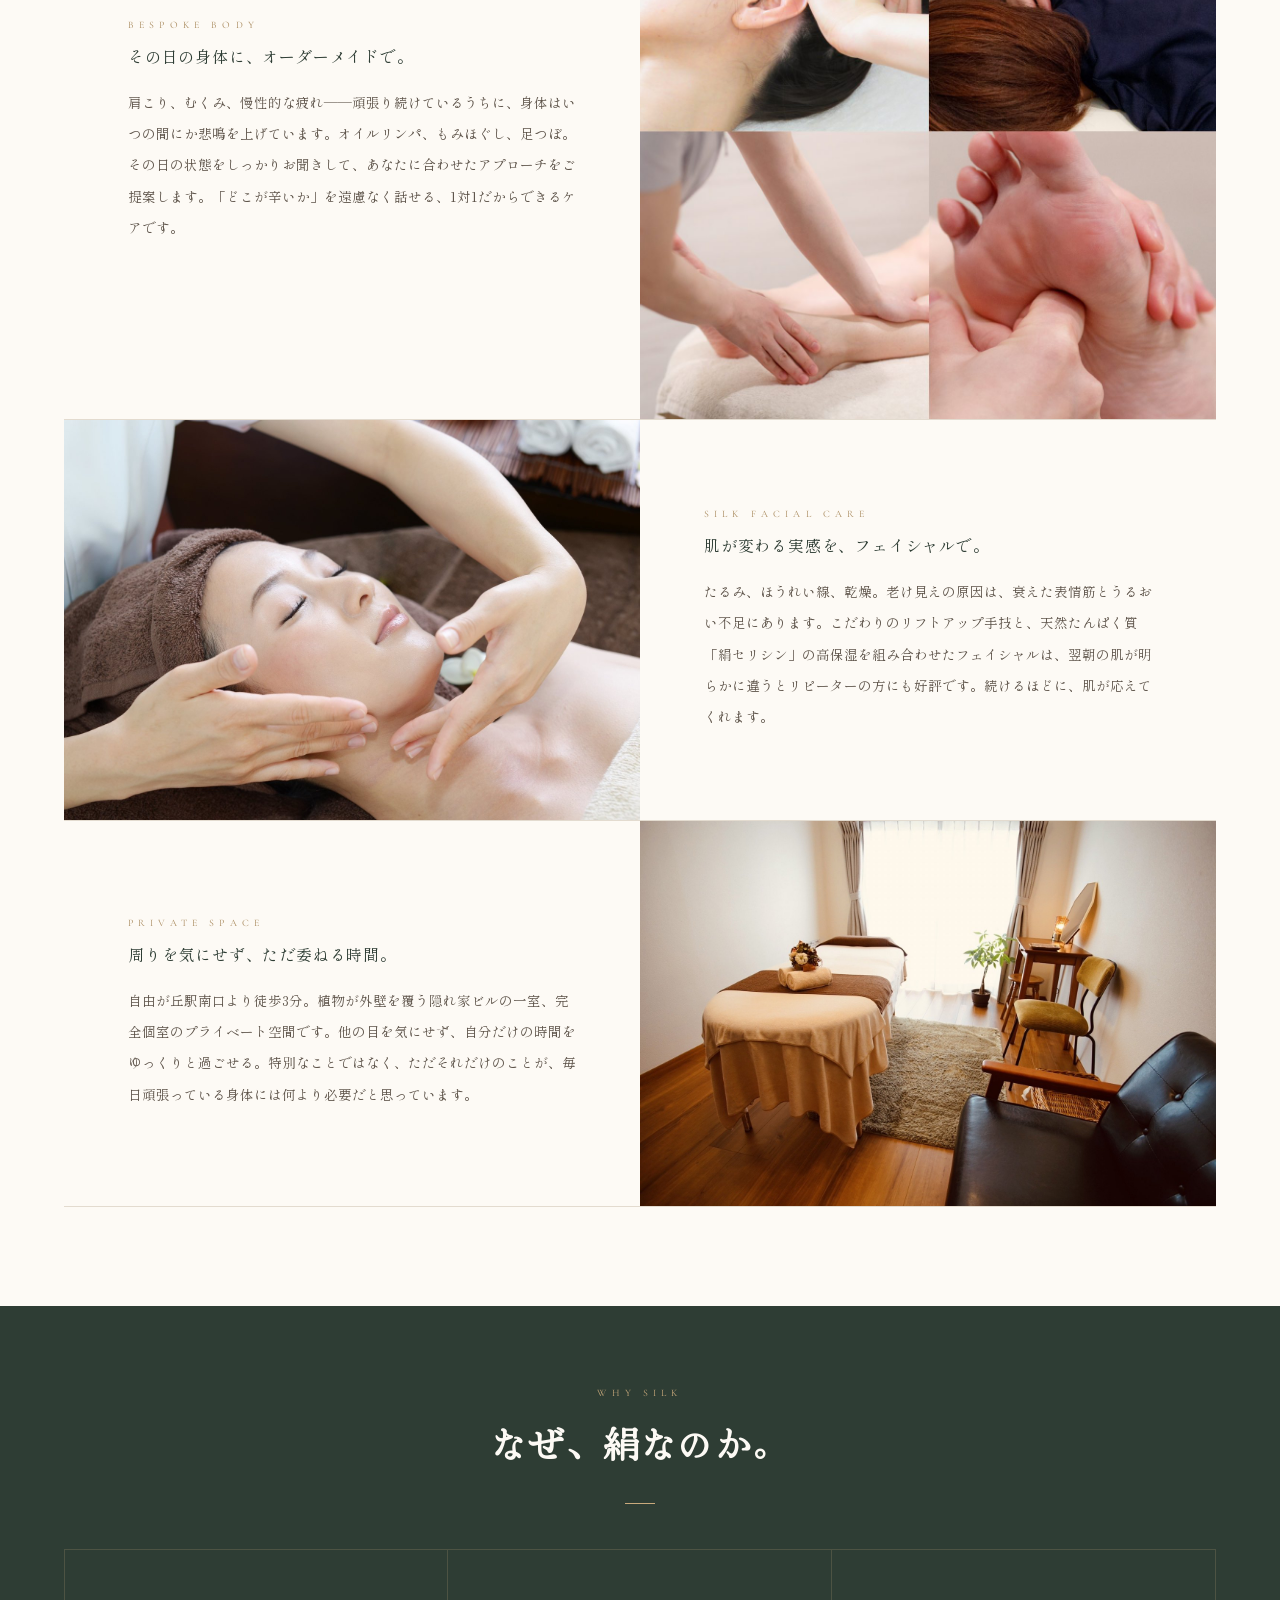
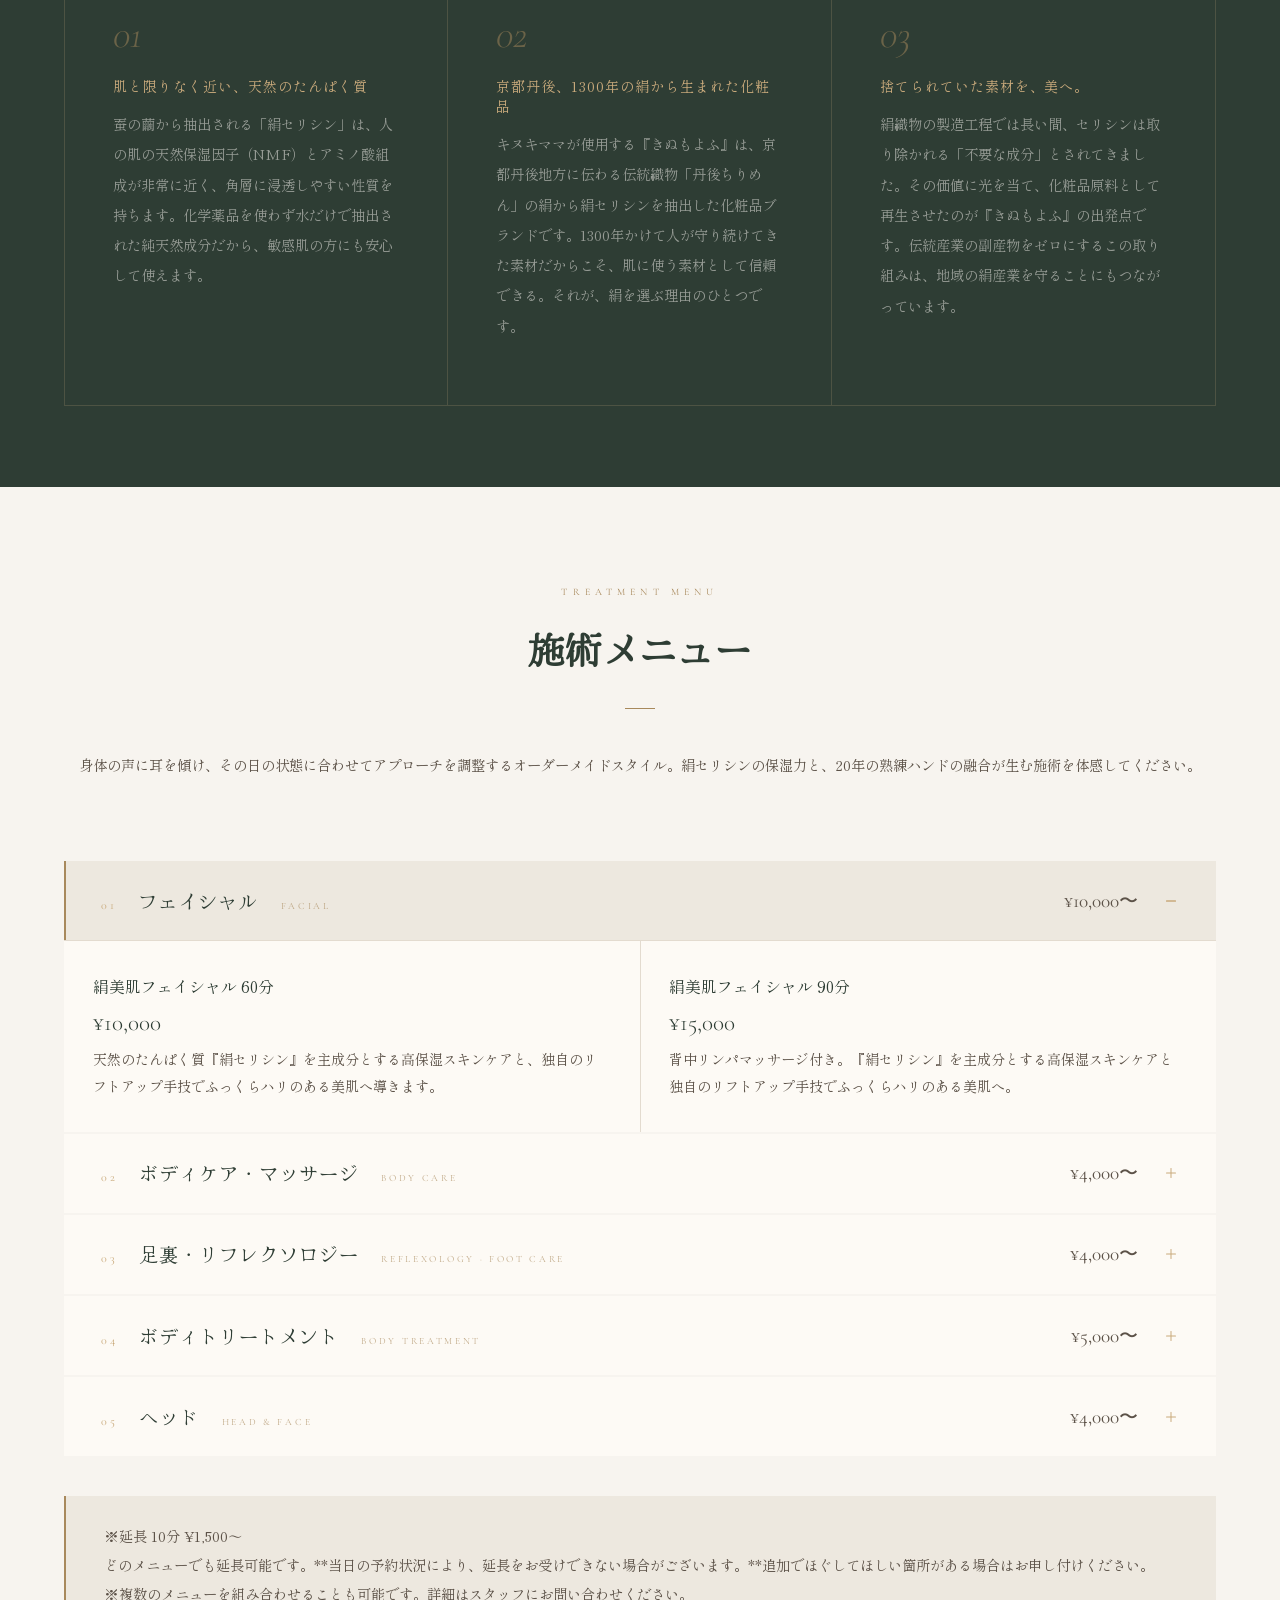
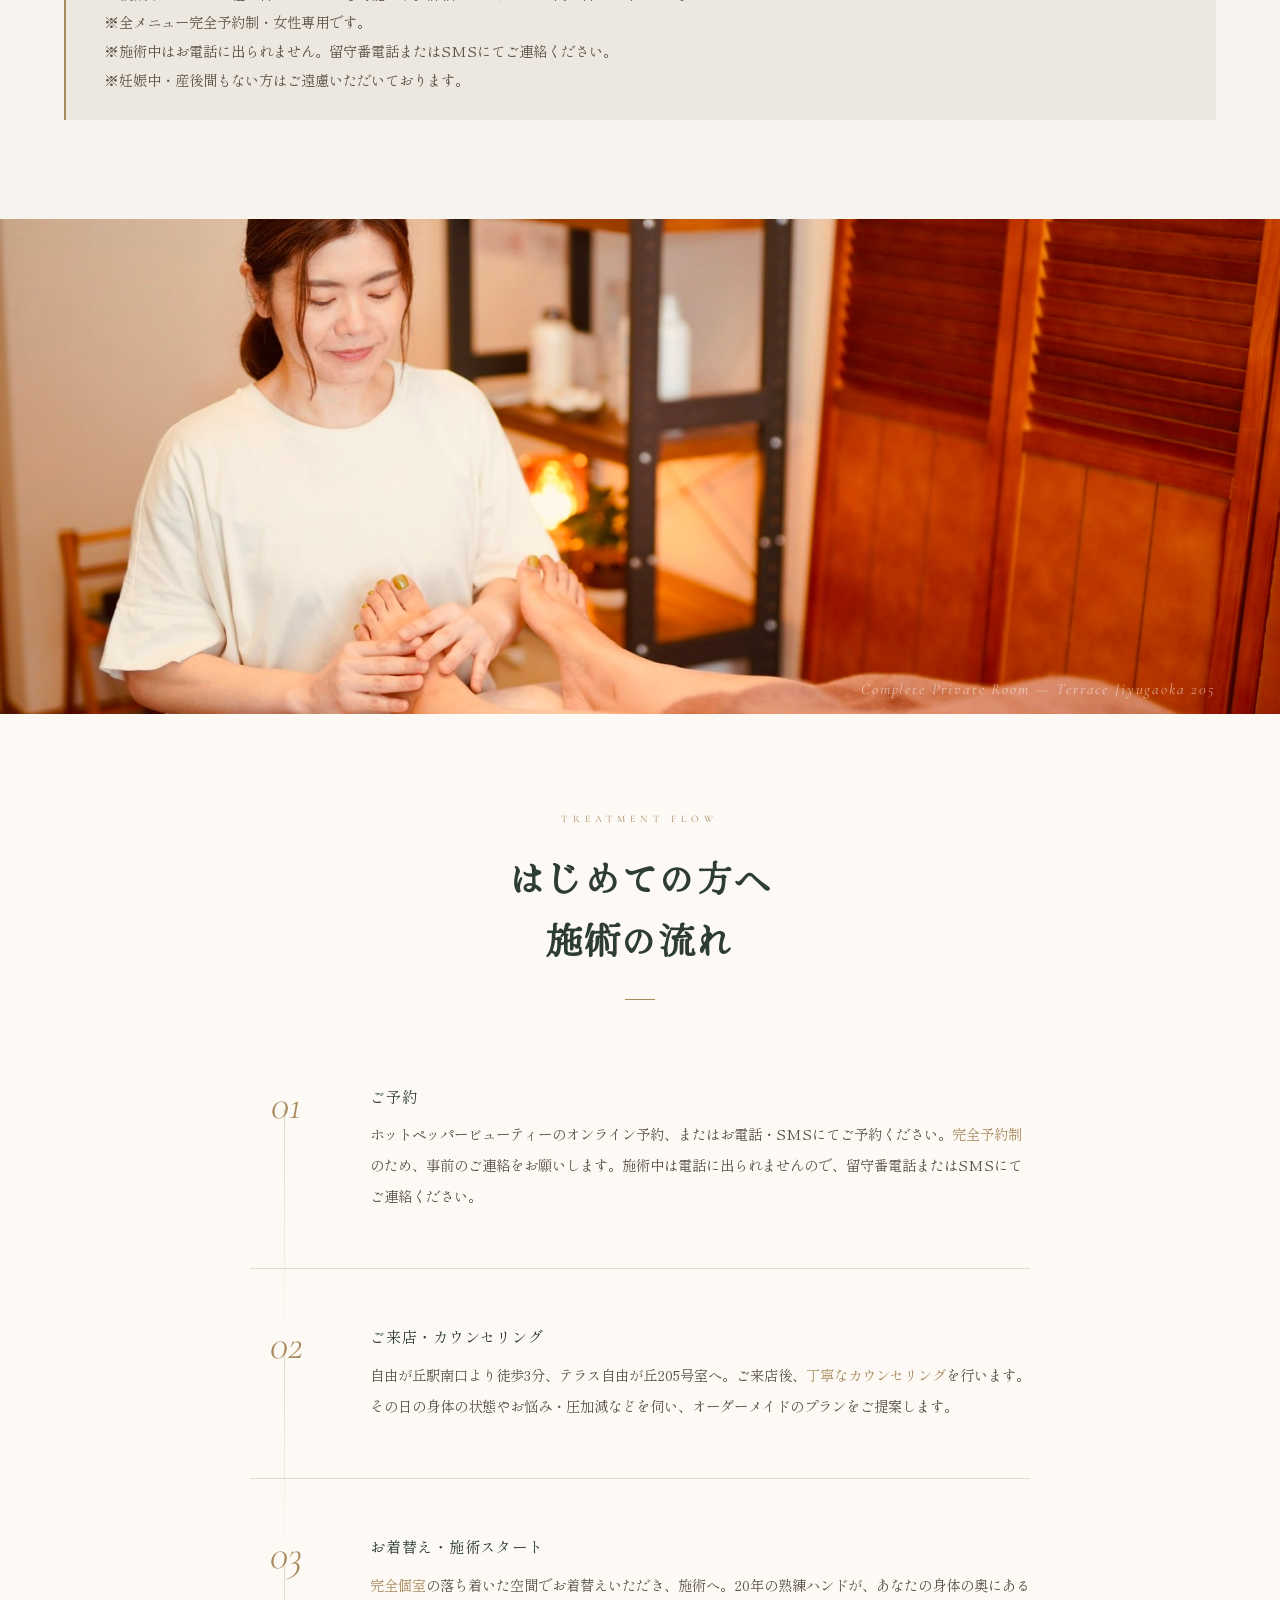
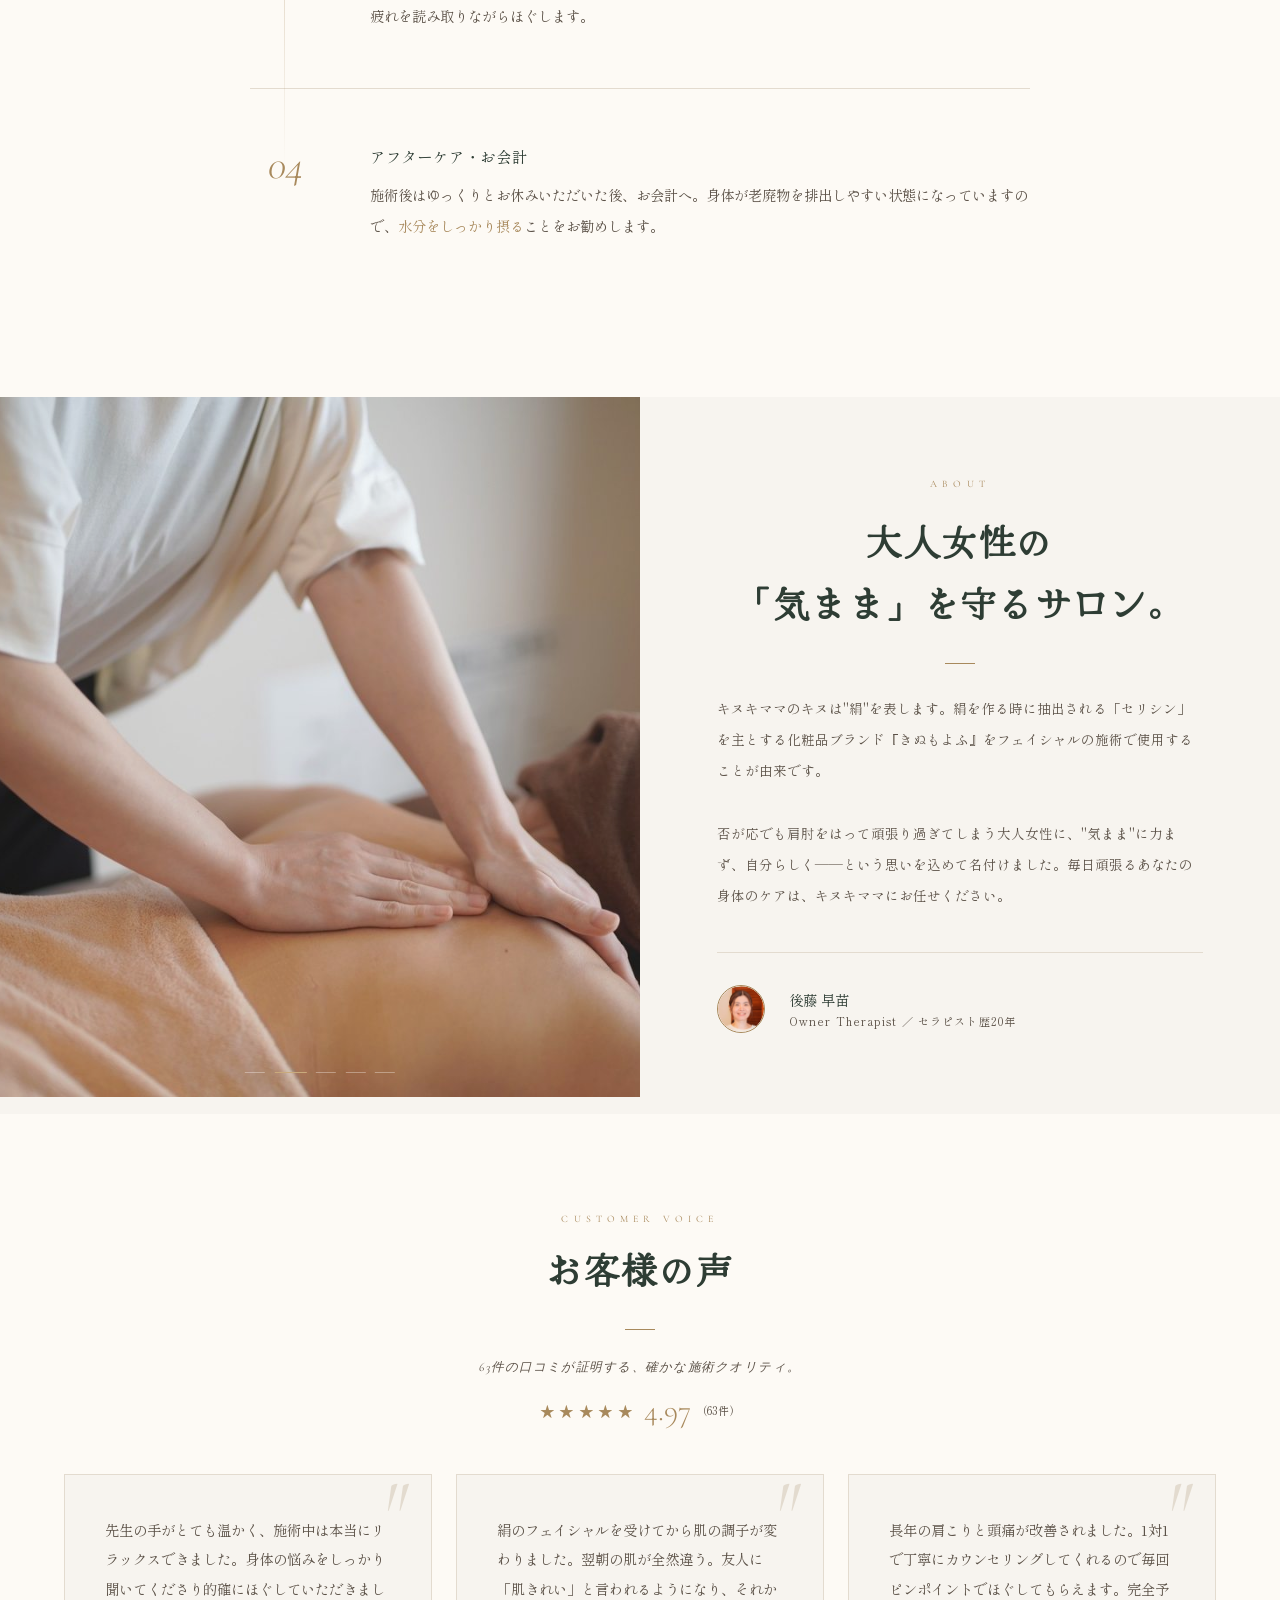
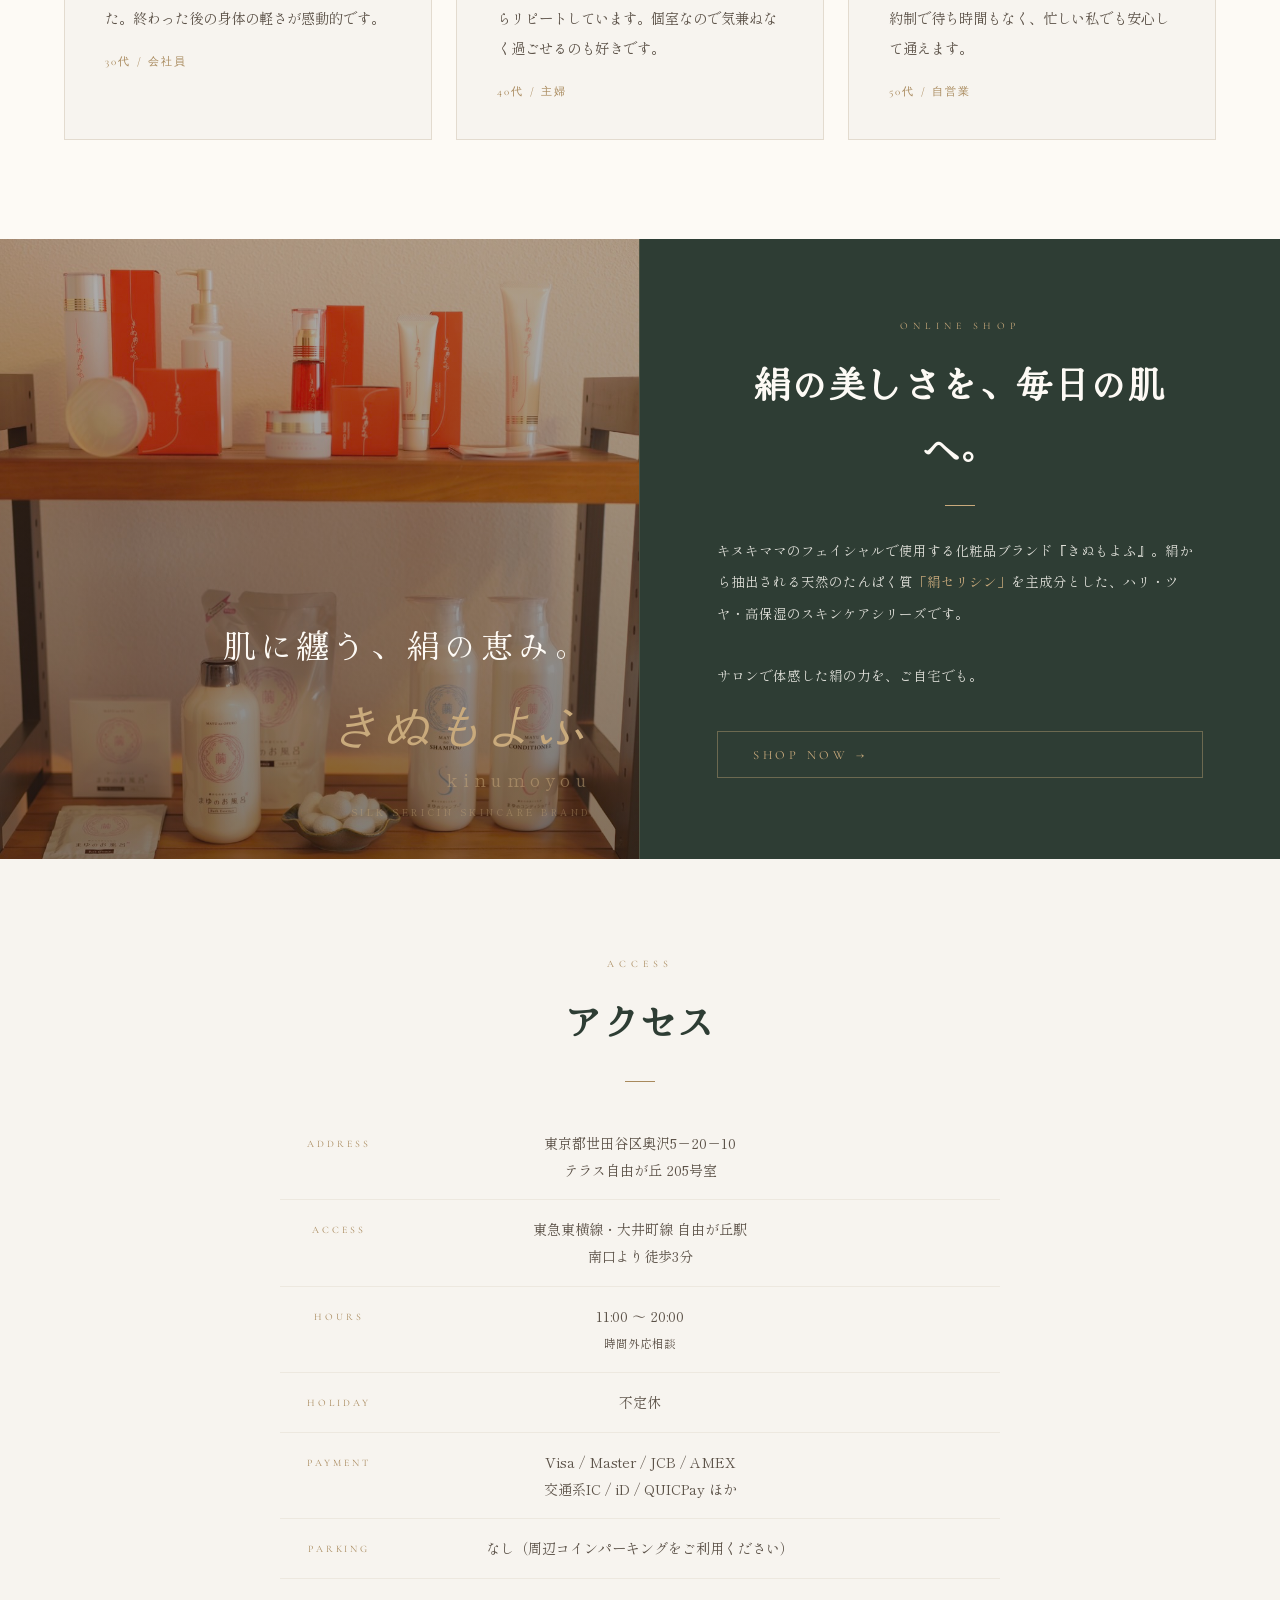
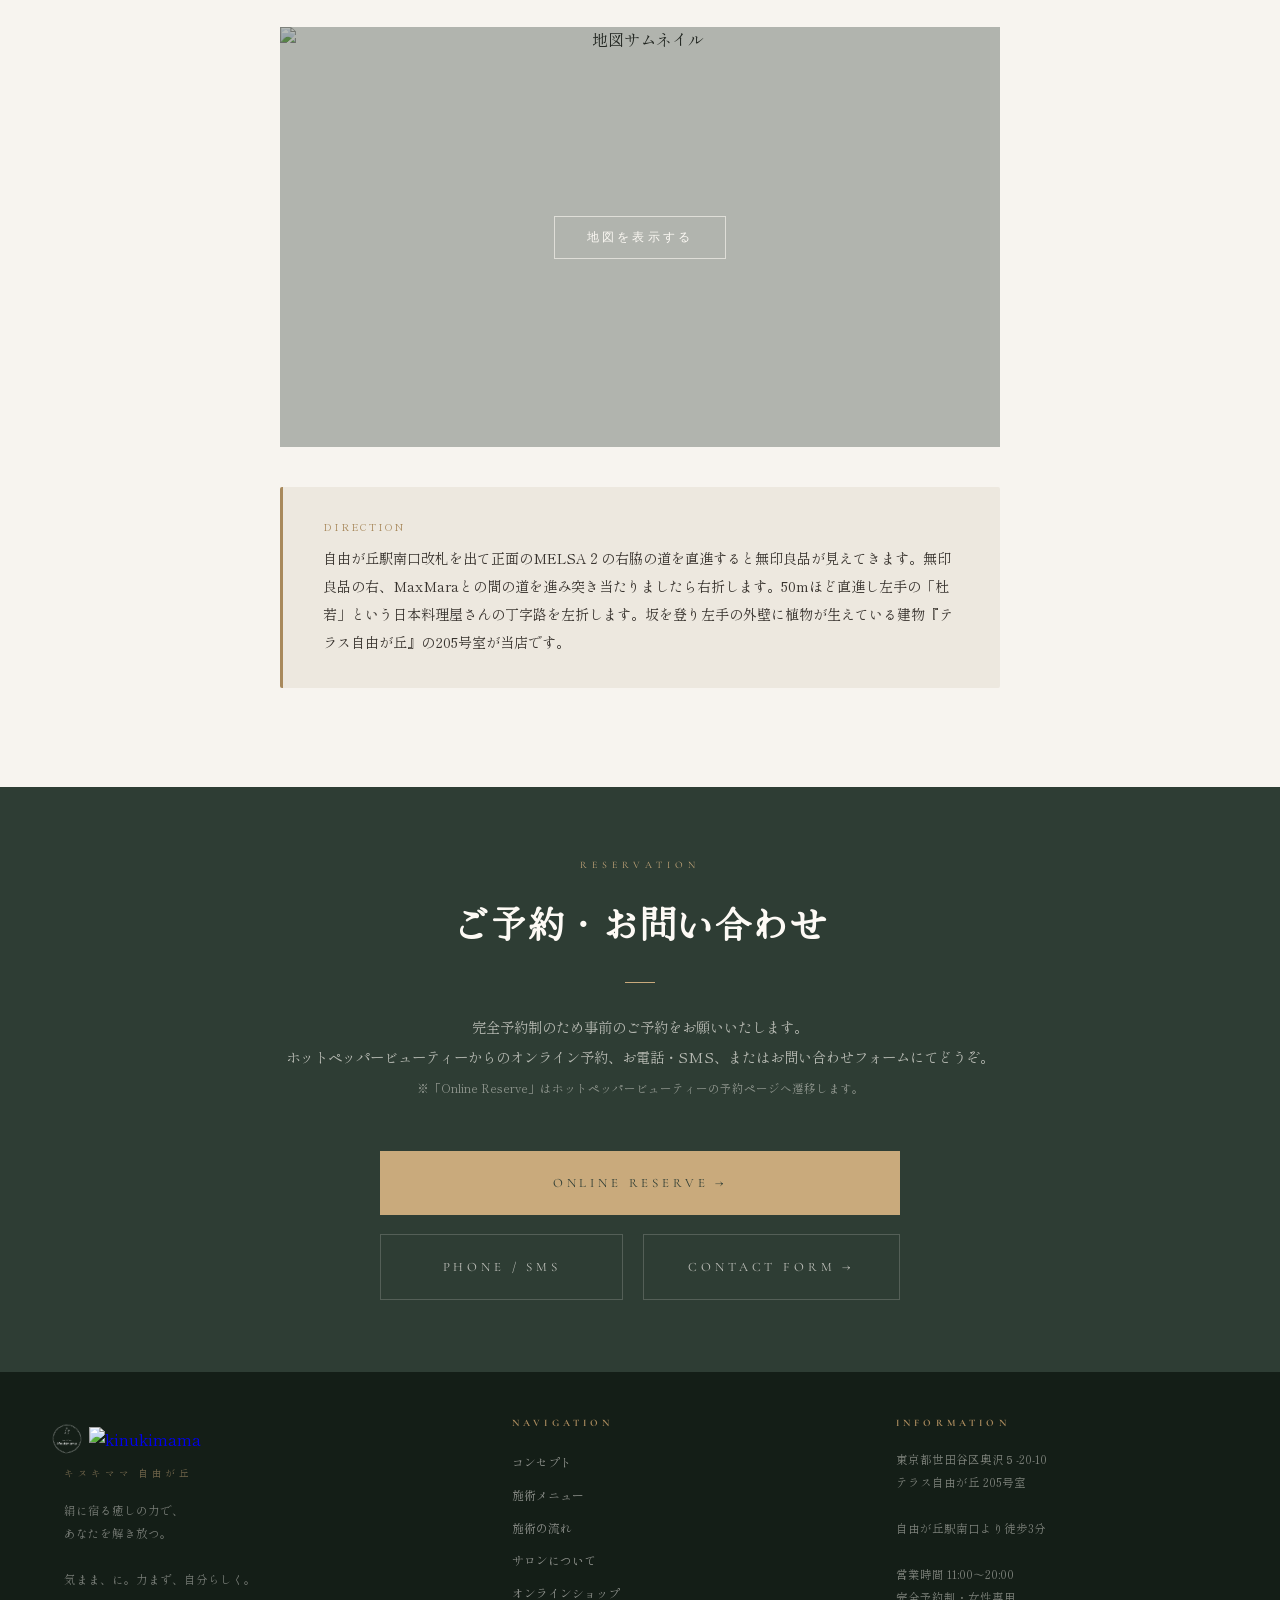
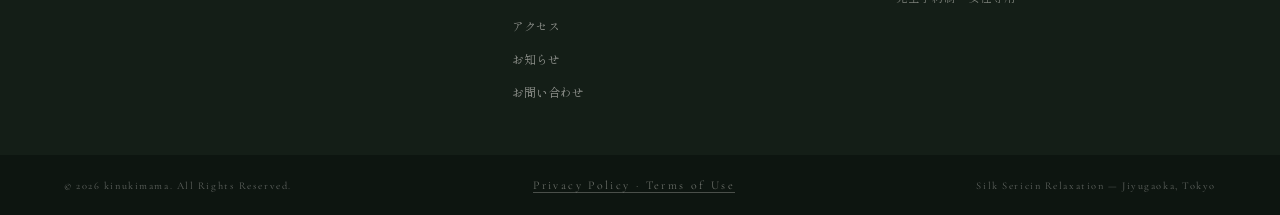
==== commit ef245eba: "写真変更" ====
--- a/index.html
+++ b/index.html
@@ -94,7 +94,7 @@
       <span class="hero-slide-label">Silk Sericin</span>
     </div>
     <div class="hero-slide">
-      <img src="images/img_jpg_002.jpg" alt="施術イメージ">
+      <img src="images/img_jpg_016.jpg" alt="施術イメージ">
       <span class="hero-slide-label">Treatment</span>
     </div>
     <div class="hero-slide">
@@ -165,7 +165,7 @@
         <p class="body-copy">たるみ、ほうれい線、乾燥。老け見えの原因は、衰えた表情筋とうるおい不足にあります。こだわりのリフトアップ手技と、天然たんぱく質「絹セリシン」の高保湿を組み合わせたフェイシャルは、翌朝の肌が明らかに違うとリピーターの方にも好評です。続けるほどに、肌が応えてくれます。</p>
       </div>
       <div class="pb-img">
-        <img src="images/img_jpg_004.jpg" alt="フェイシャル">
+        <img src="images/img_jpg_002.jpg" alt="フェイシャル">
       </div>
     </div>
     <div class="phil-block reveal" style="transition-delay:0.2s">
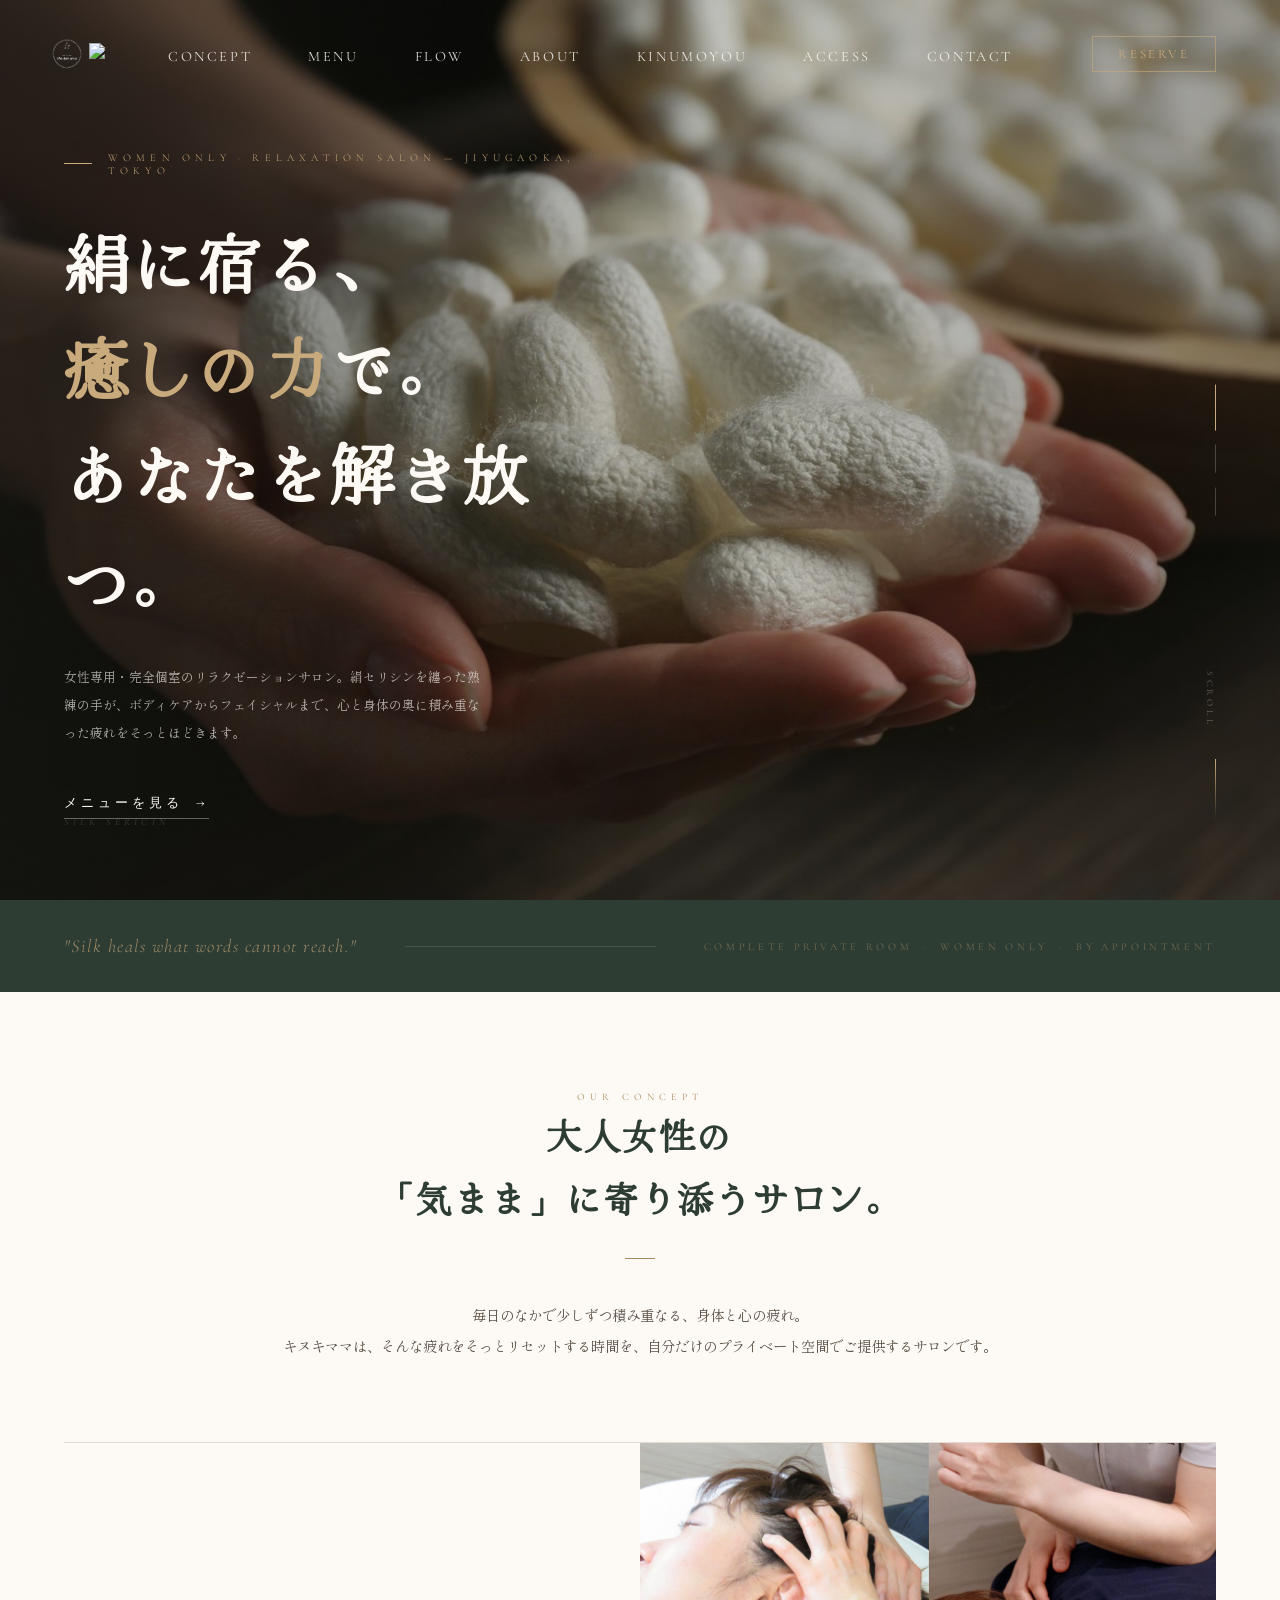
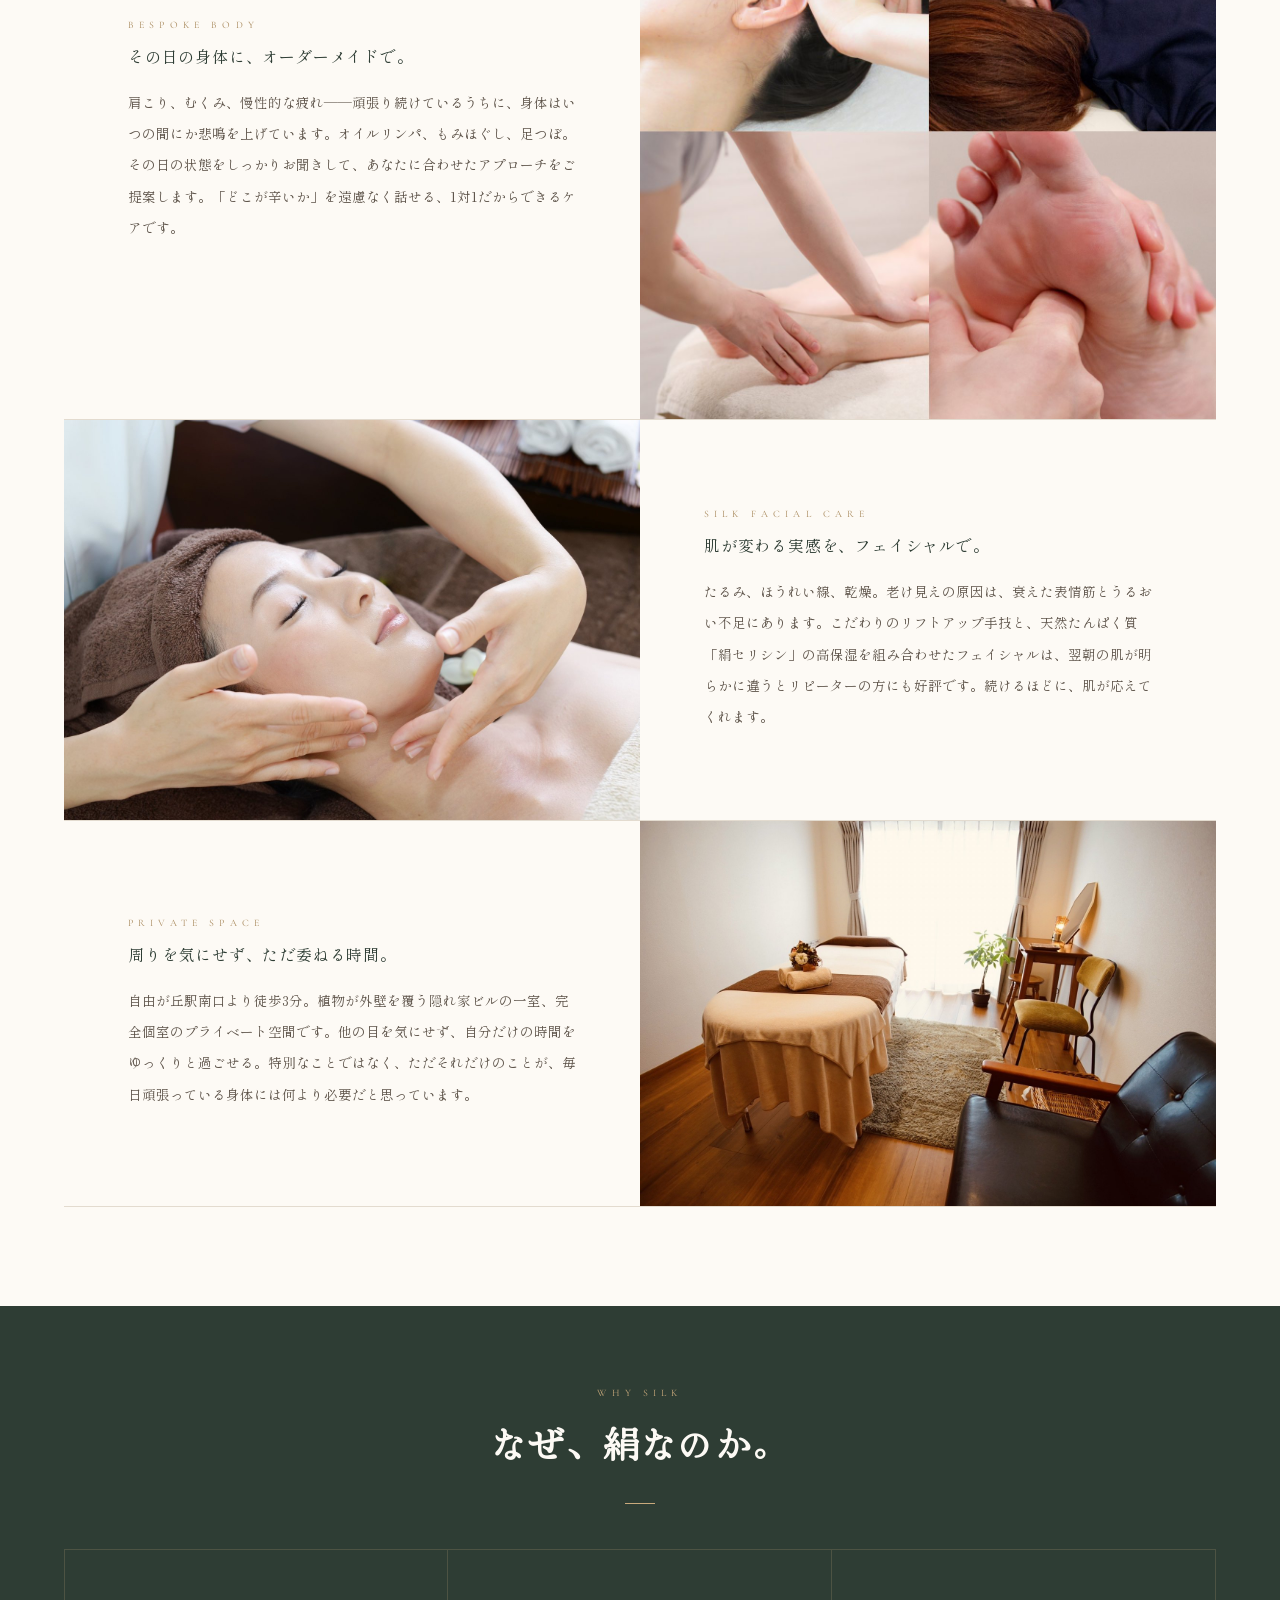
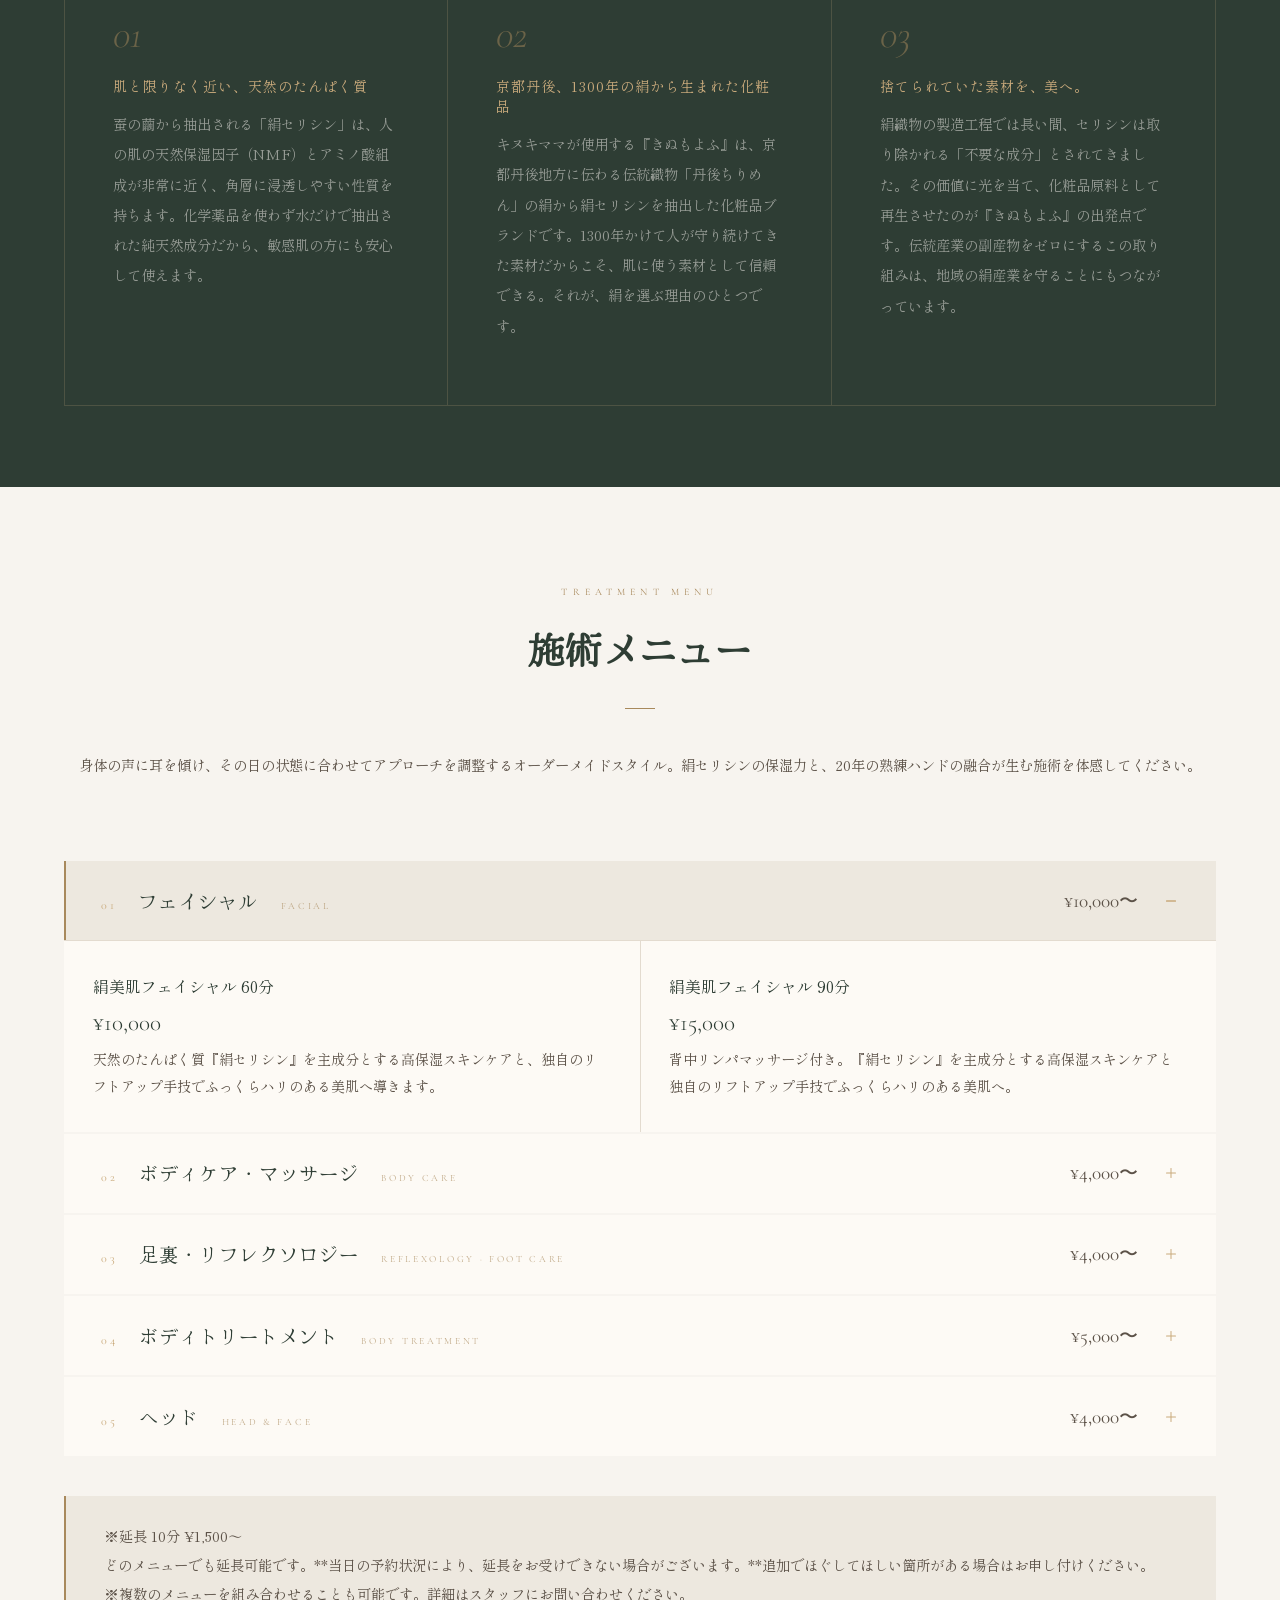
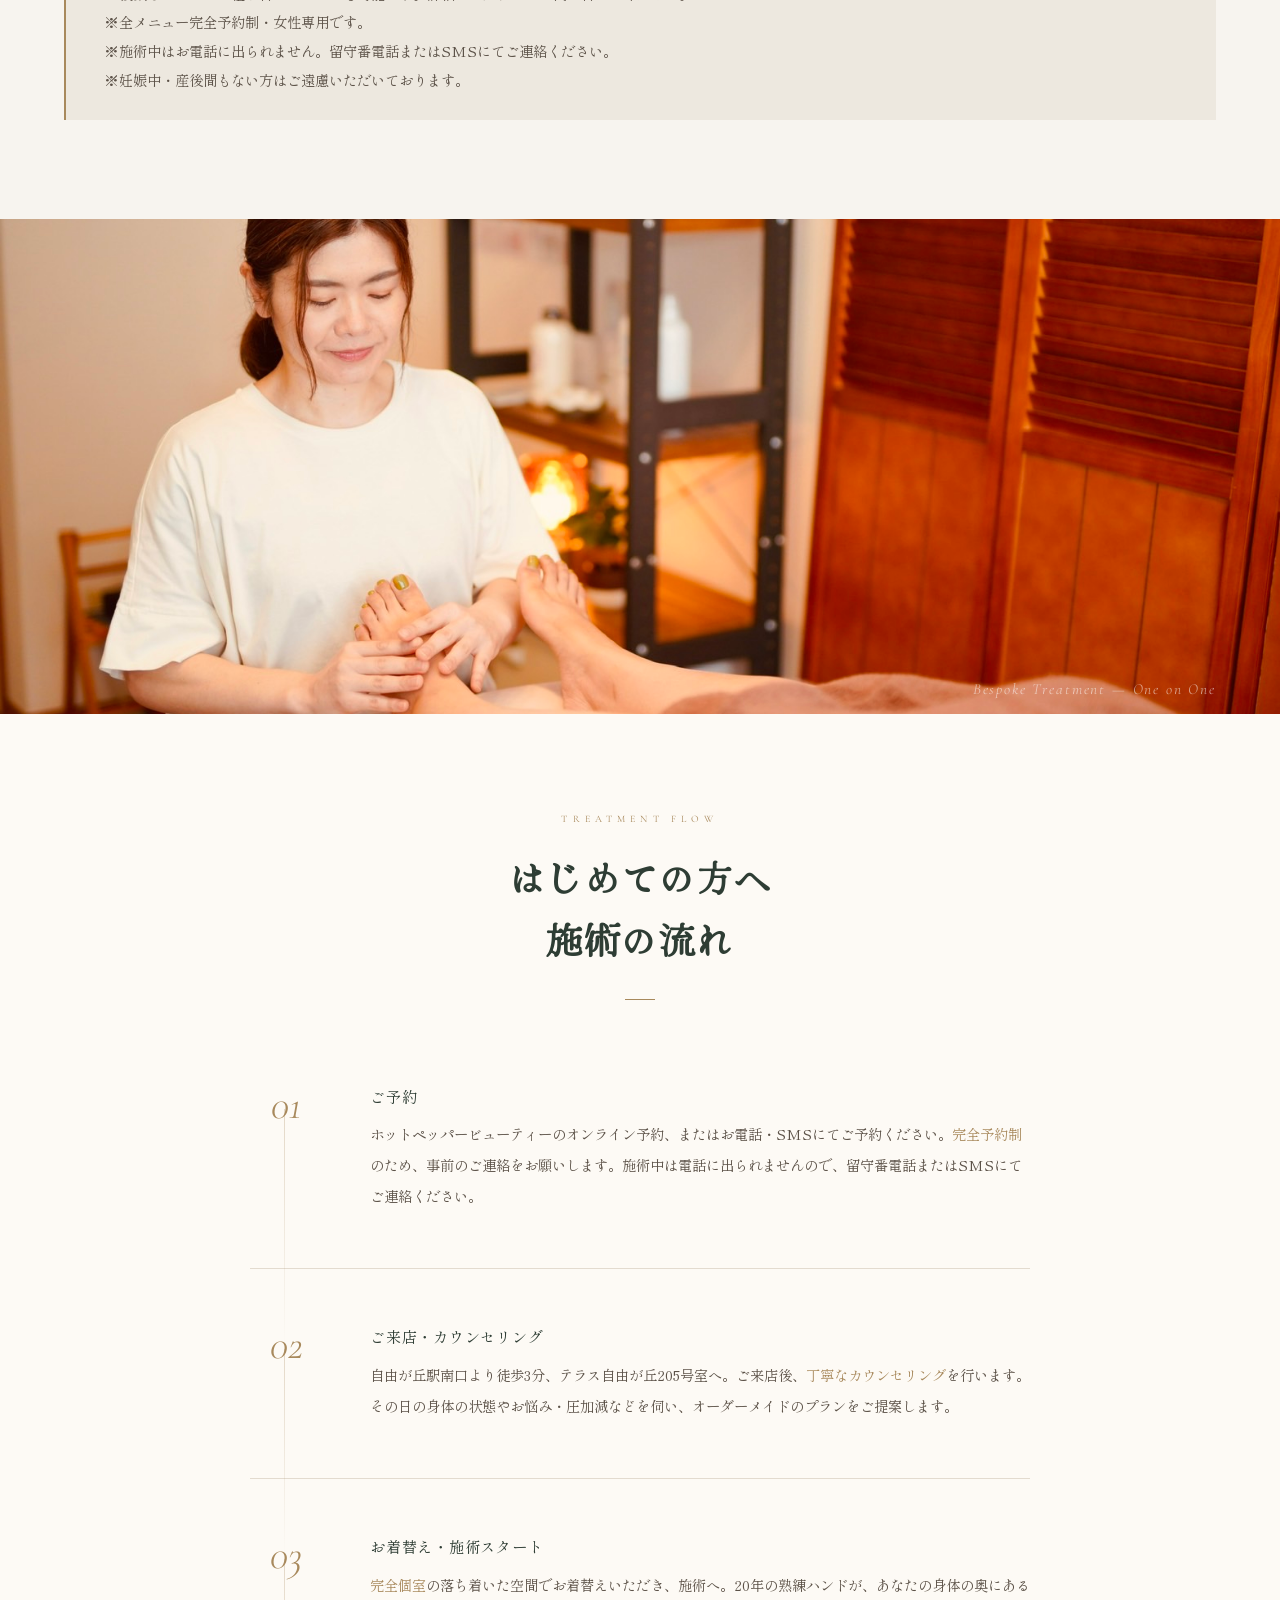
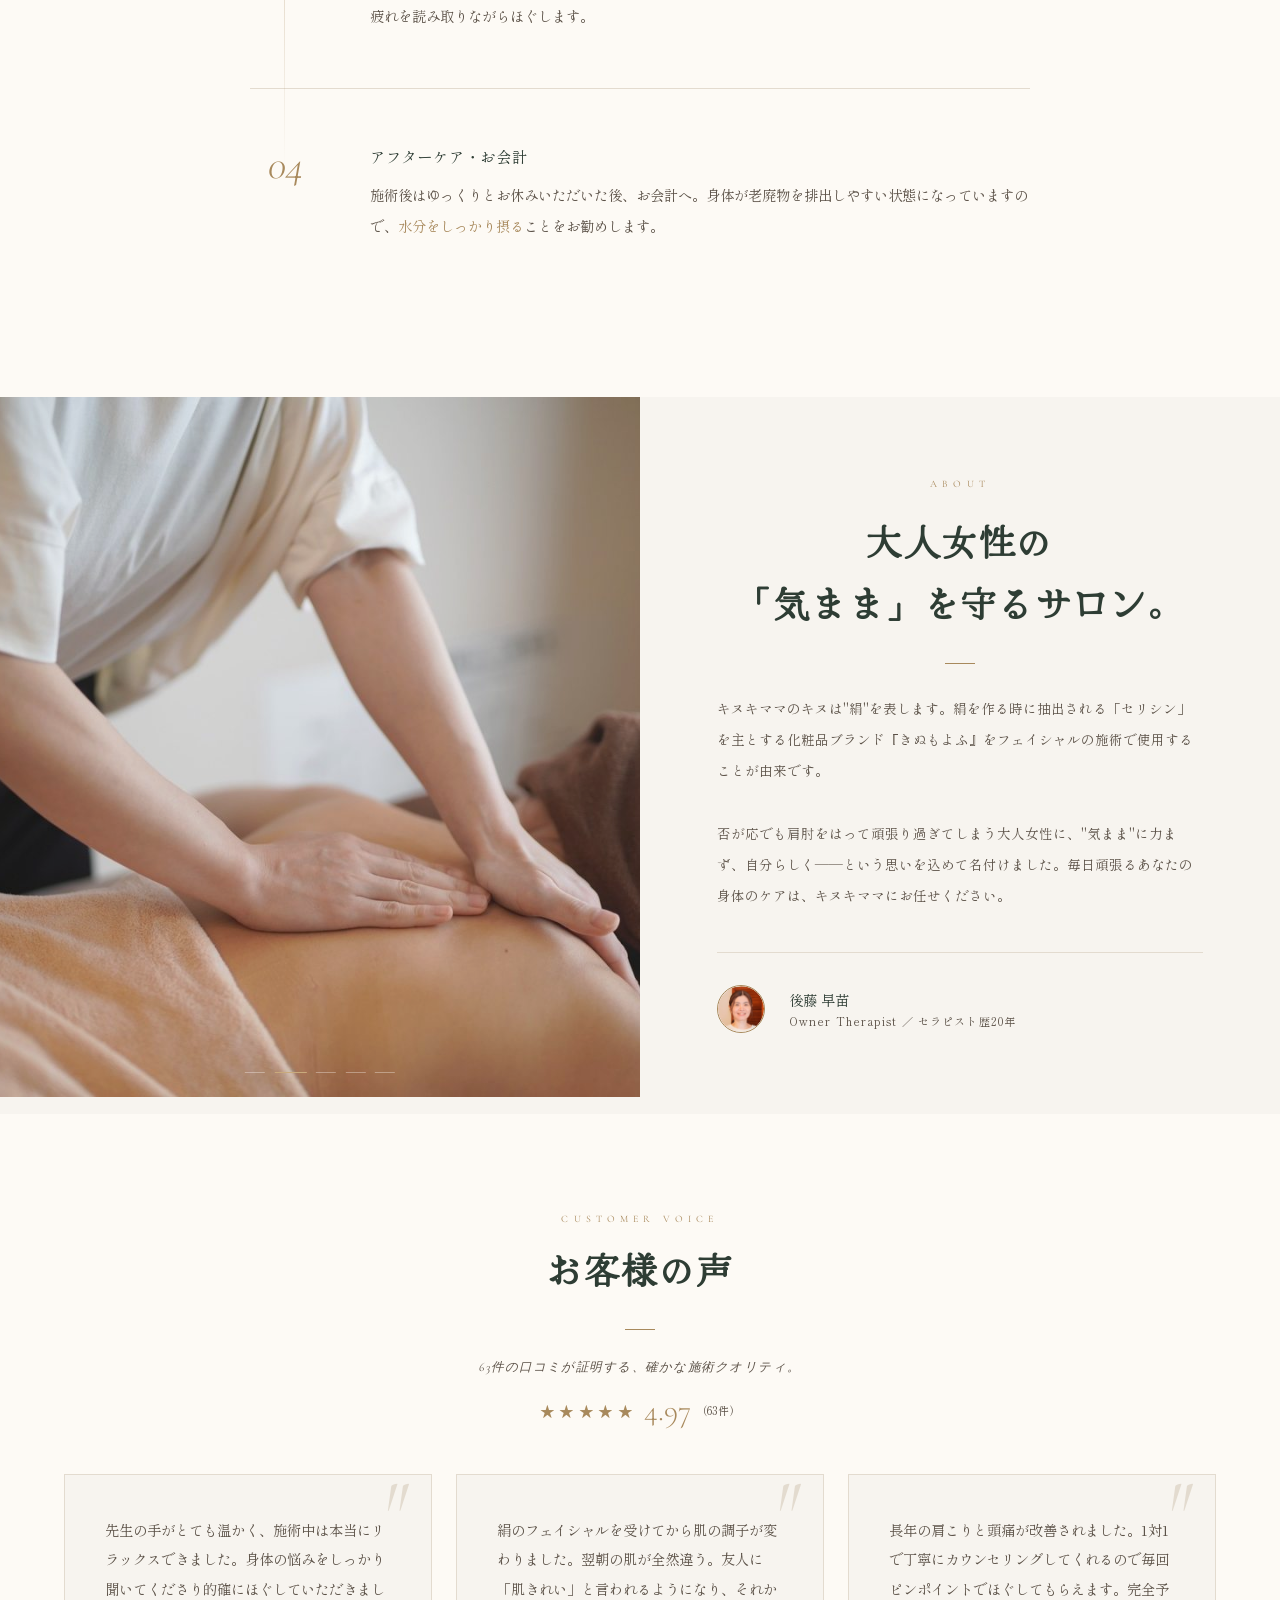
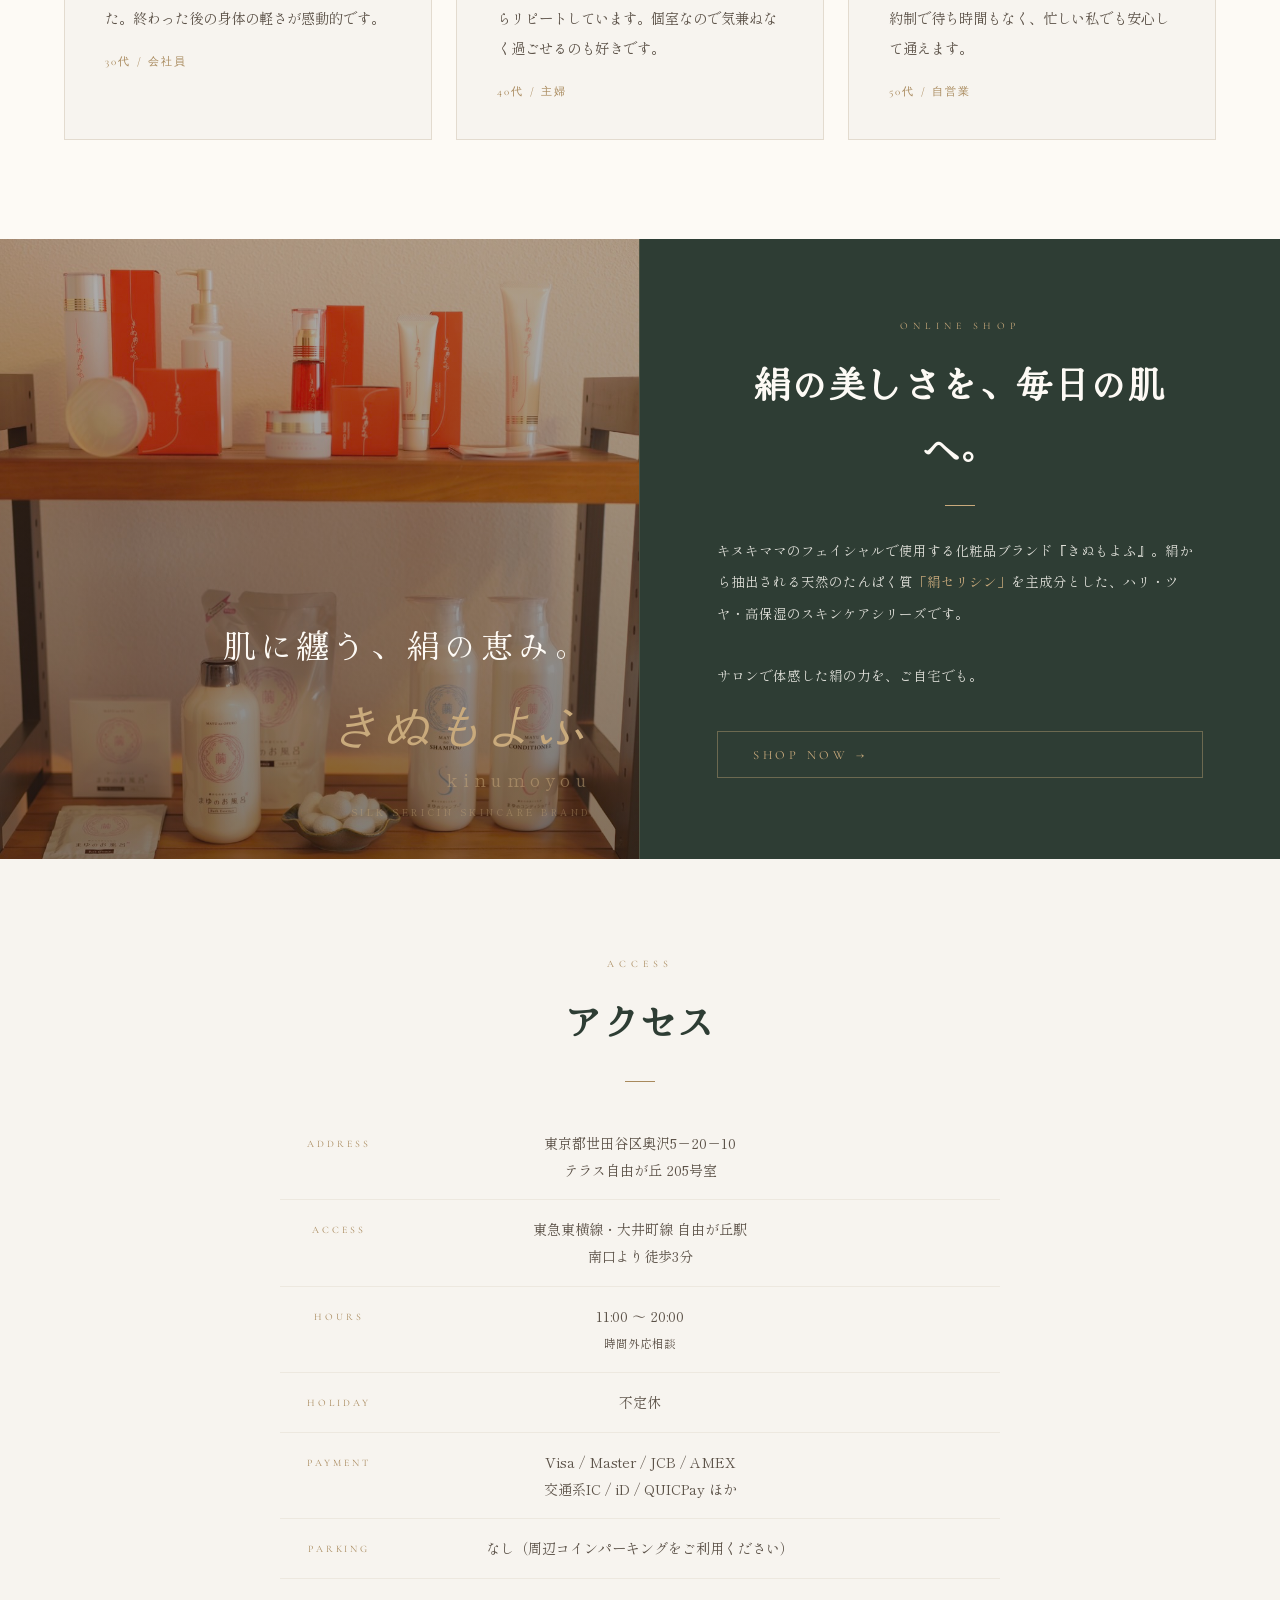
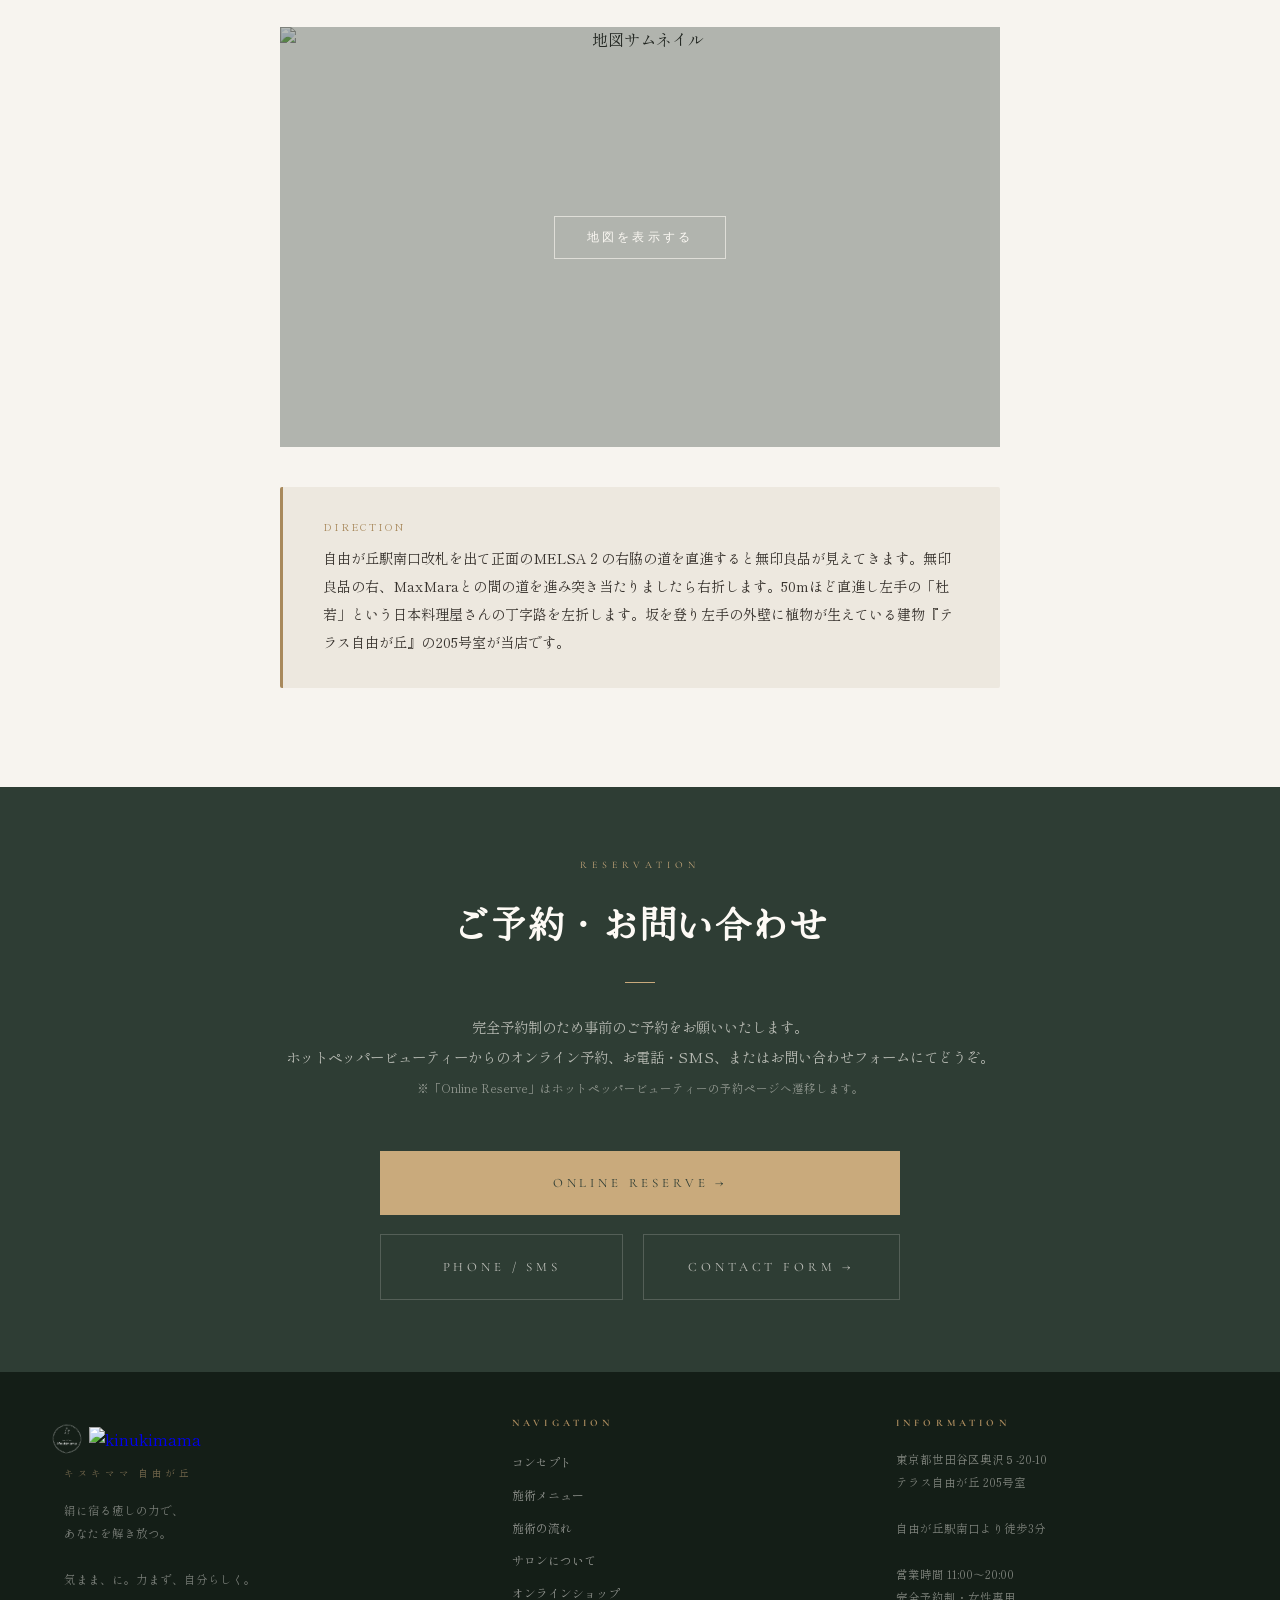
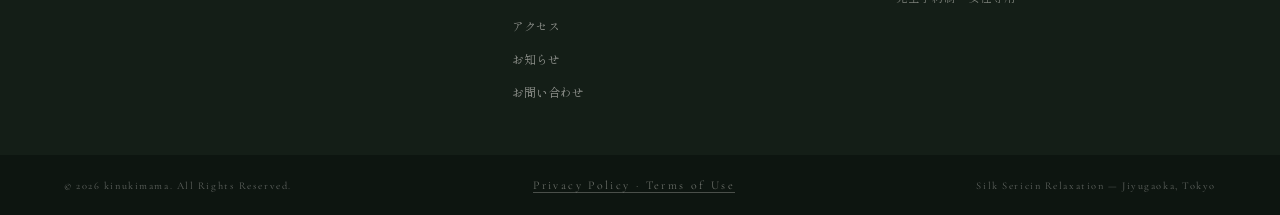
==== commit a89ea3c1: "ナビとドロアー変更" ====
--- a/index.html
+++ b/index.html
@@ -403,7 +403,7 @@
 <!-- IMAGE BREAK -->
 <div class="img-break reveal" id="imgbreak">
   <img src="images/img_jpg_015.jpg" alt="サロンイメージ">
-  <span class="img-break-label">Complete Private Room — Terrace Jiyugaoka 205</span>
+  <span class="img-break-label">Bespoke Treatment — One on One</span>
 </div>
 
 <!-- FLOW -->
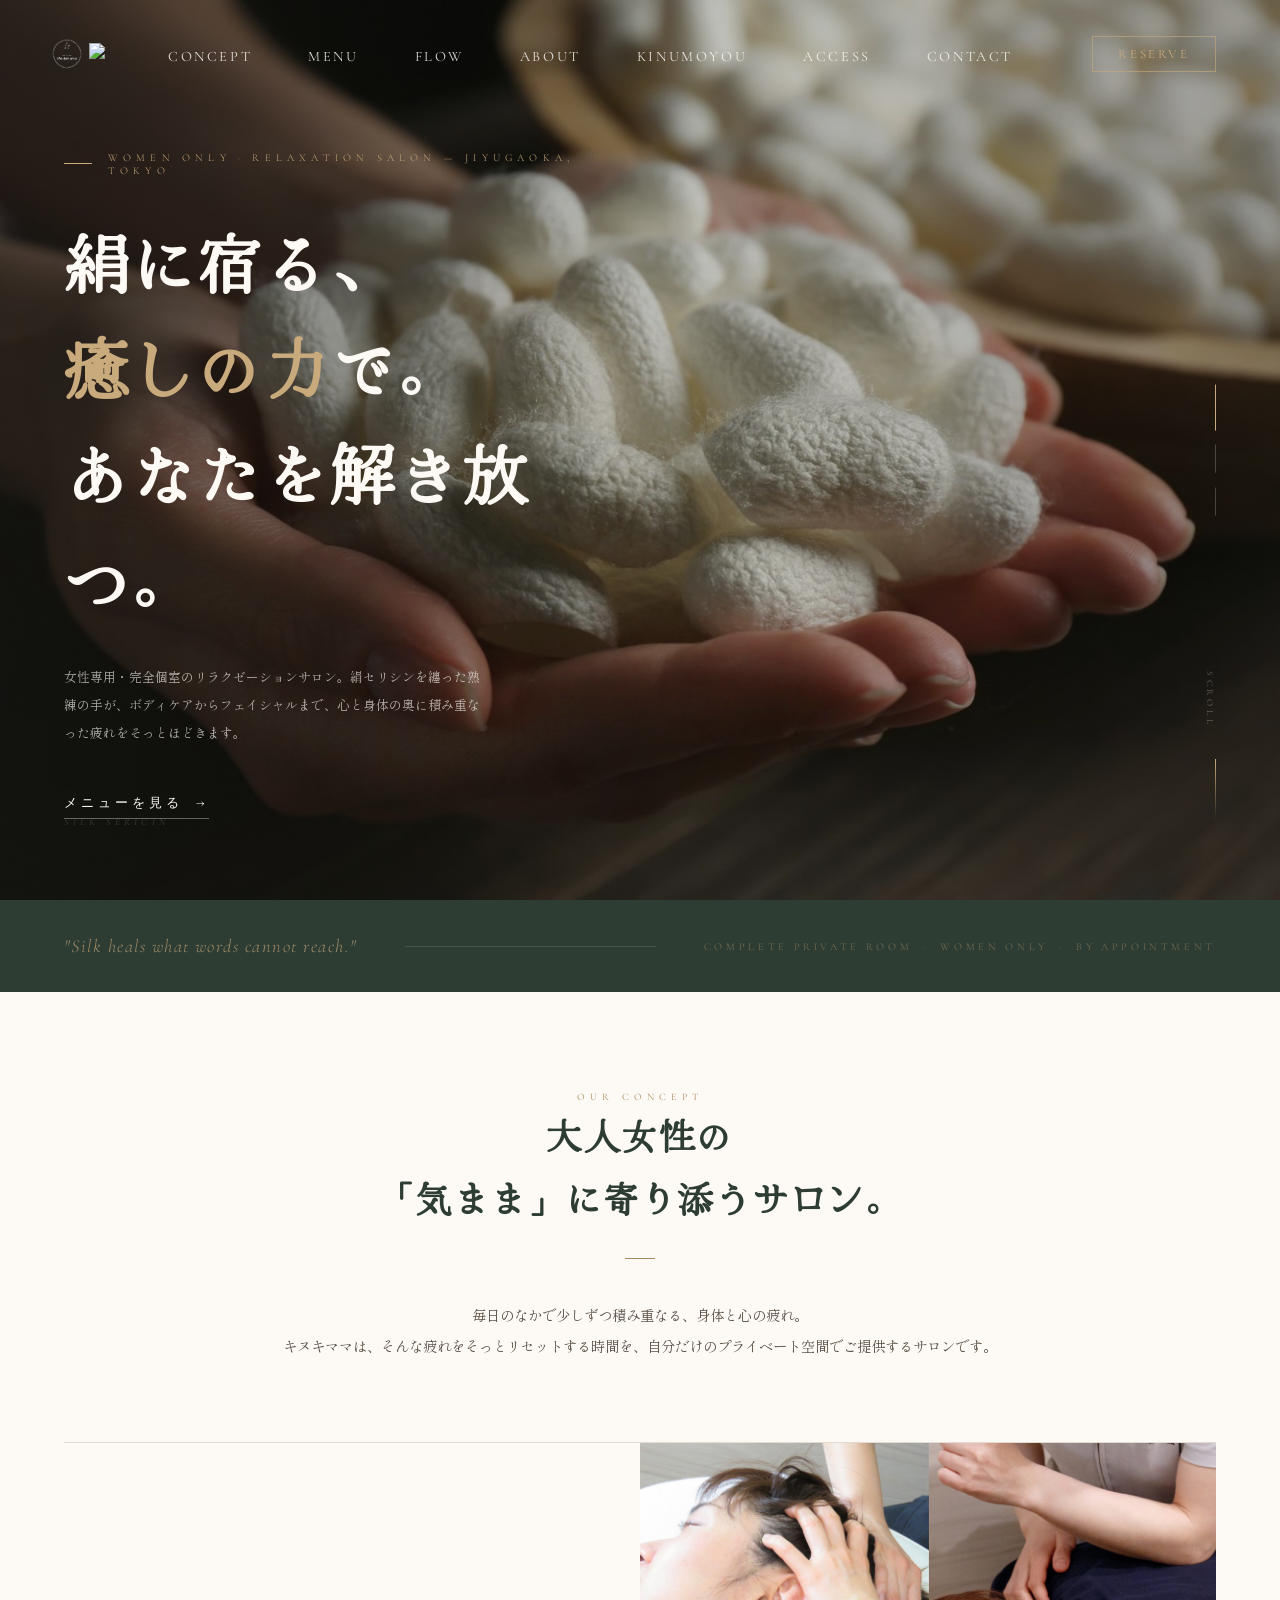
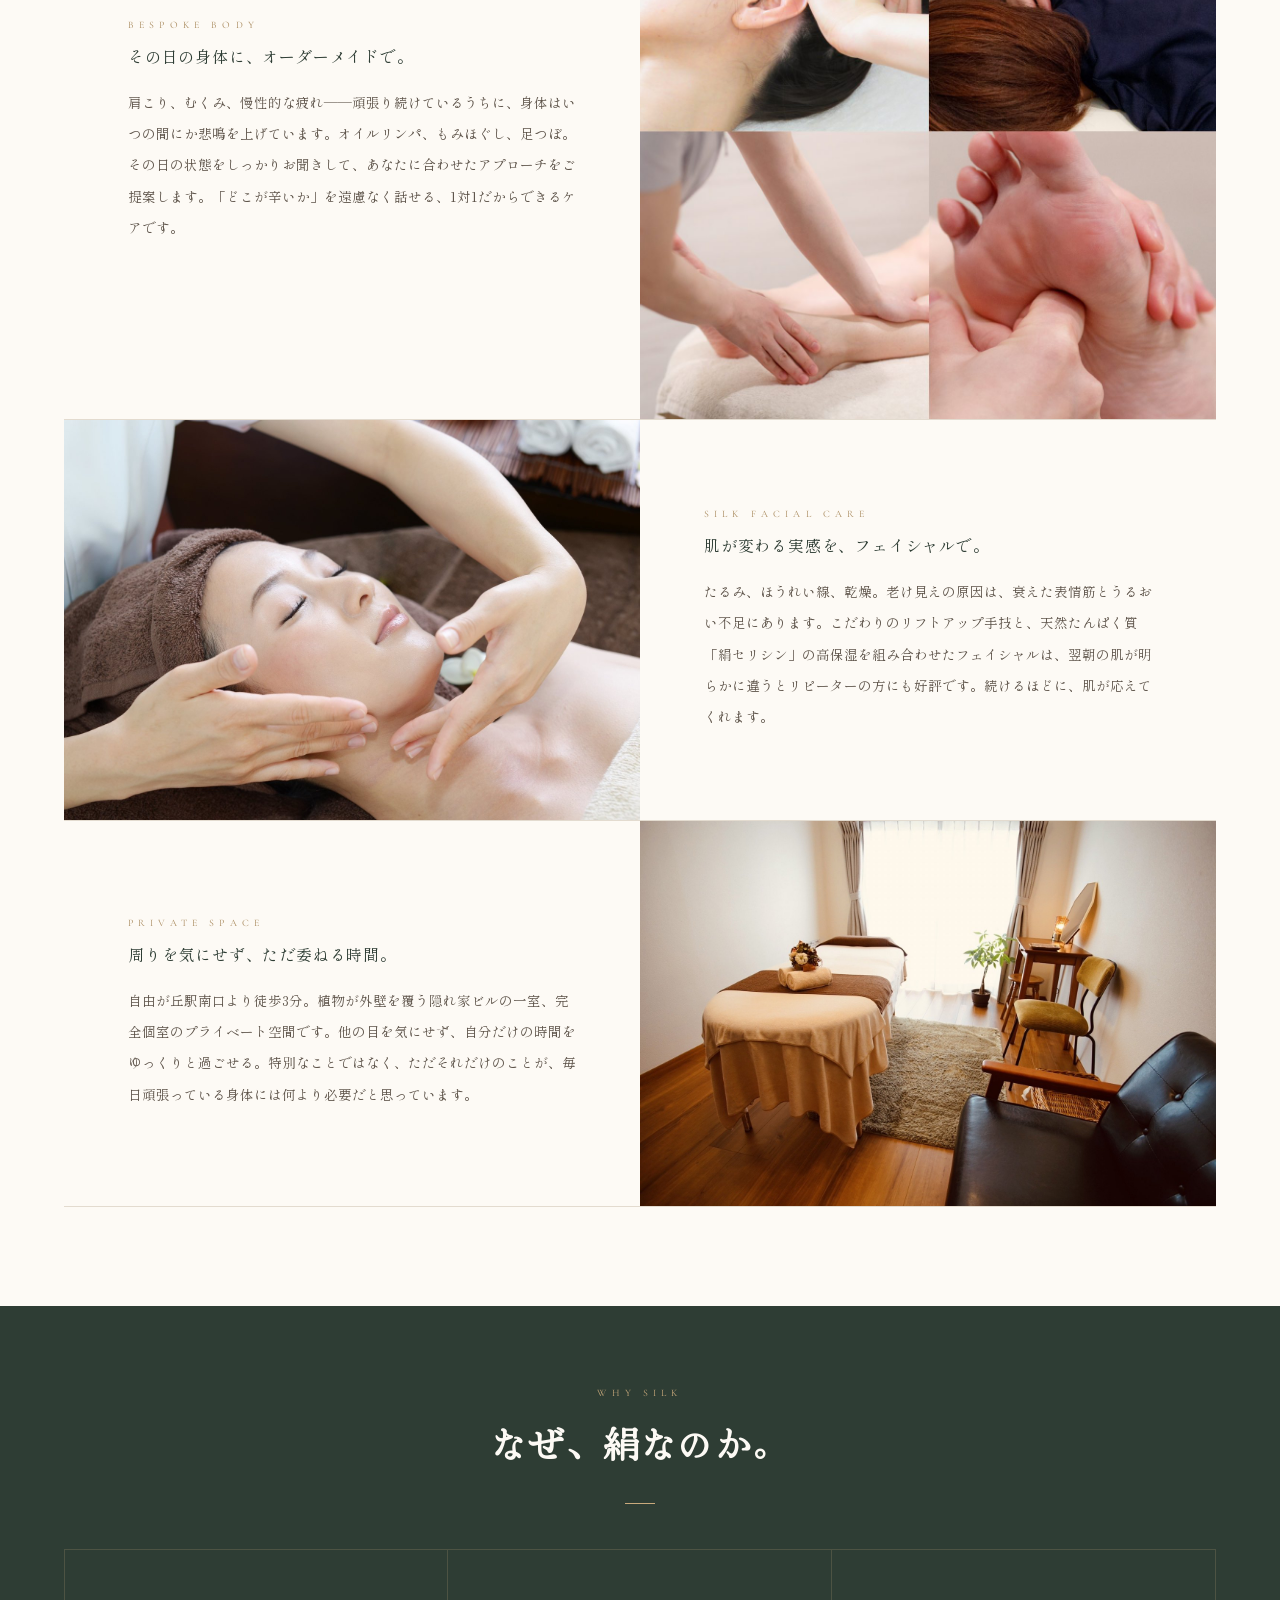
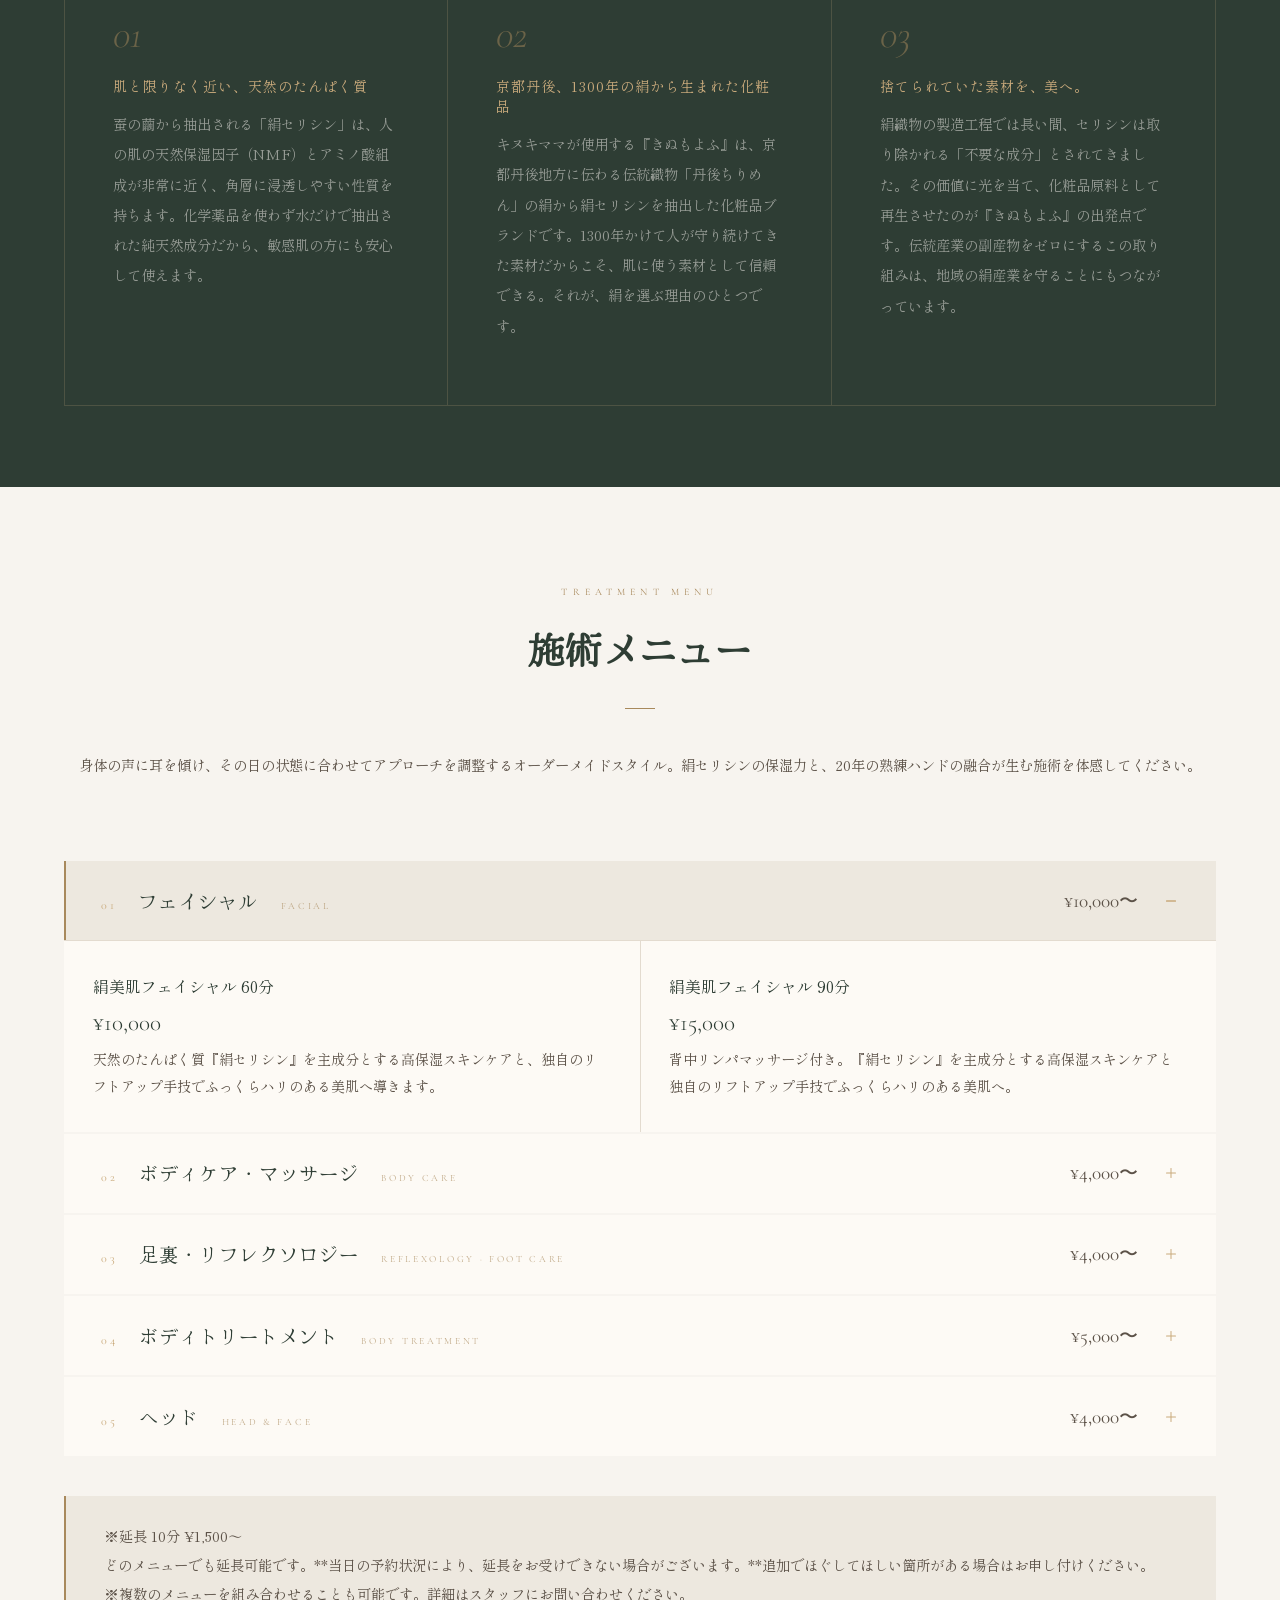
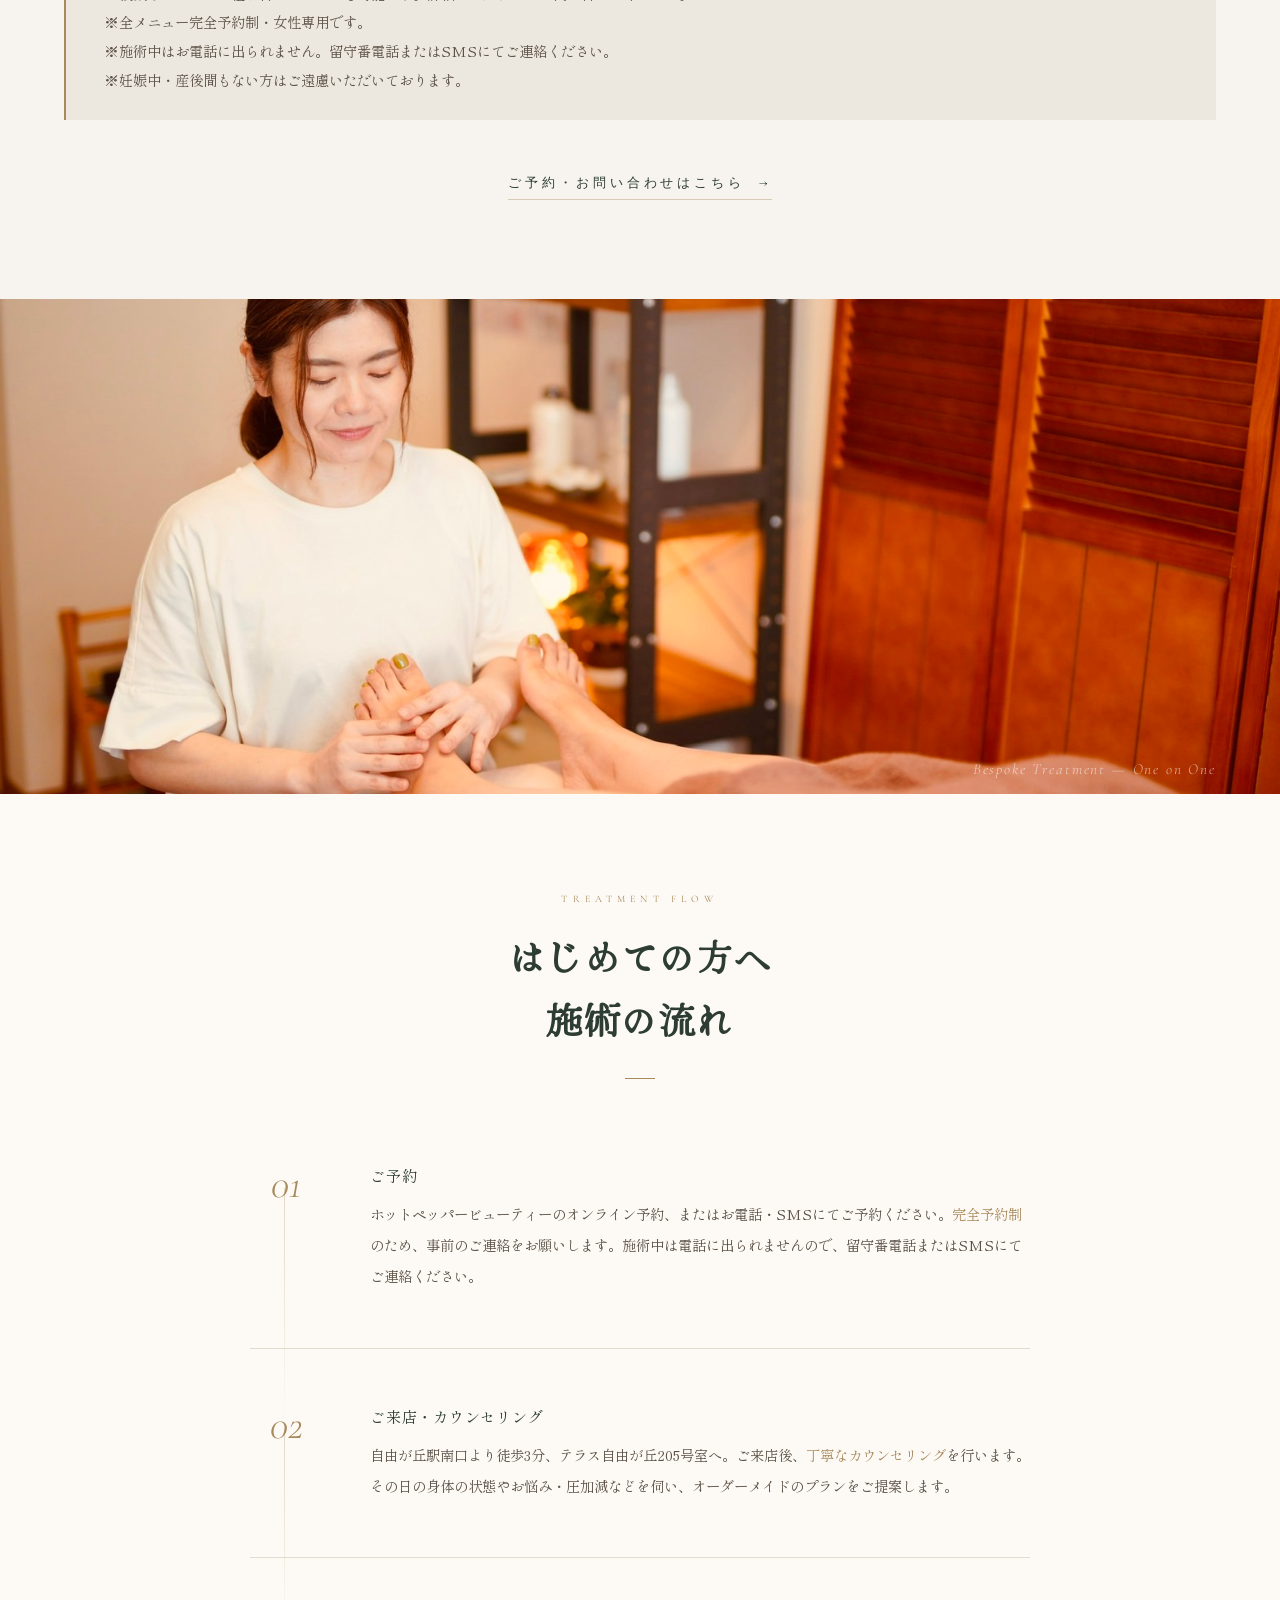
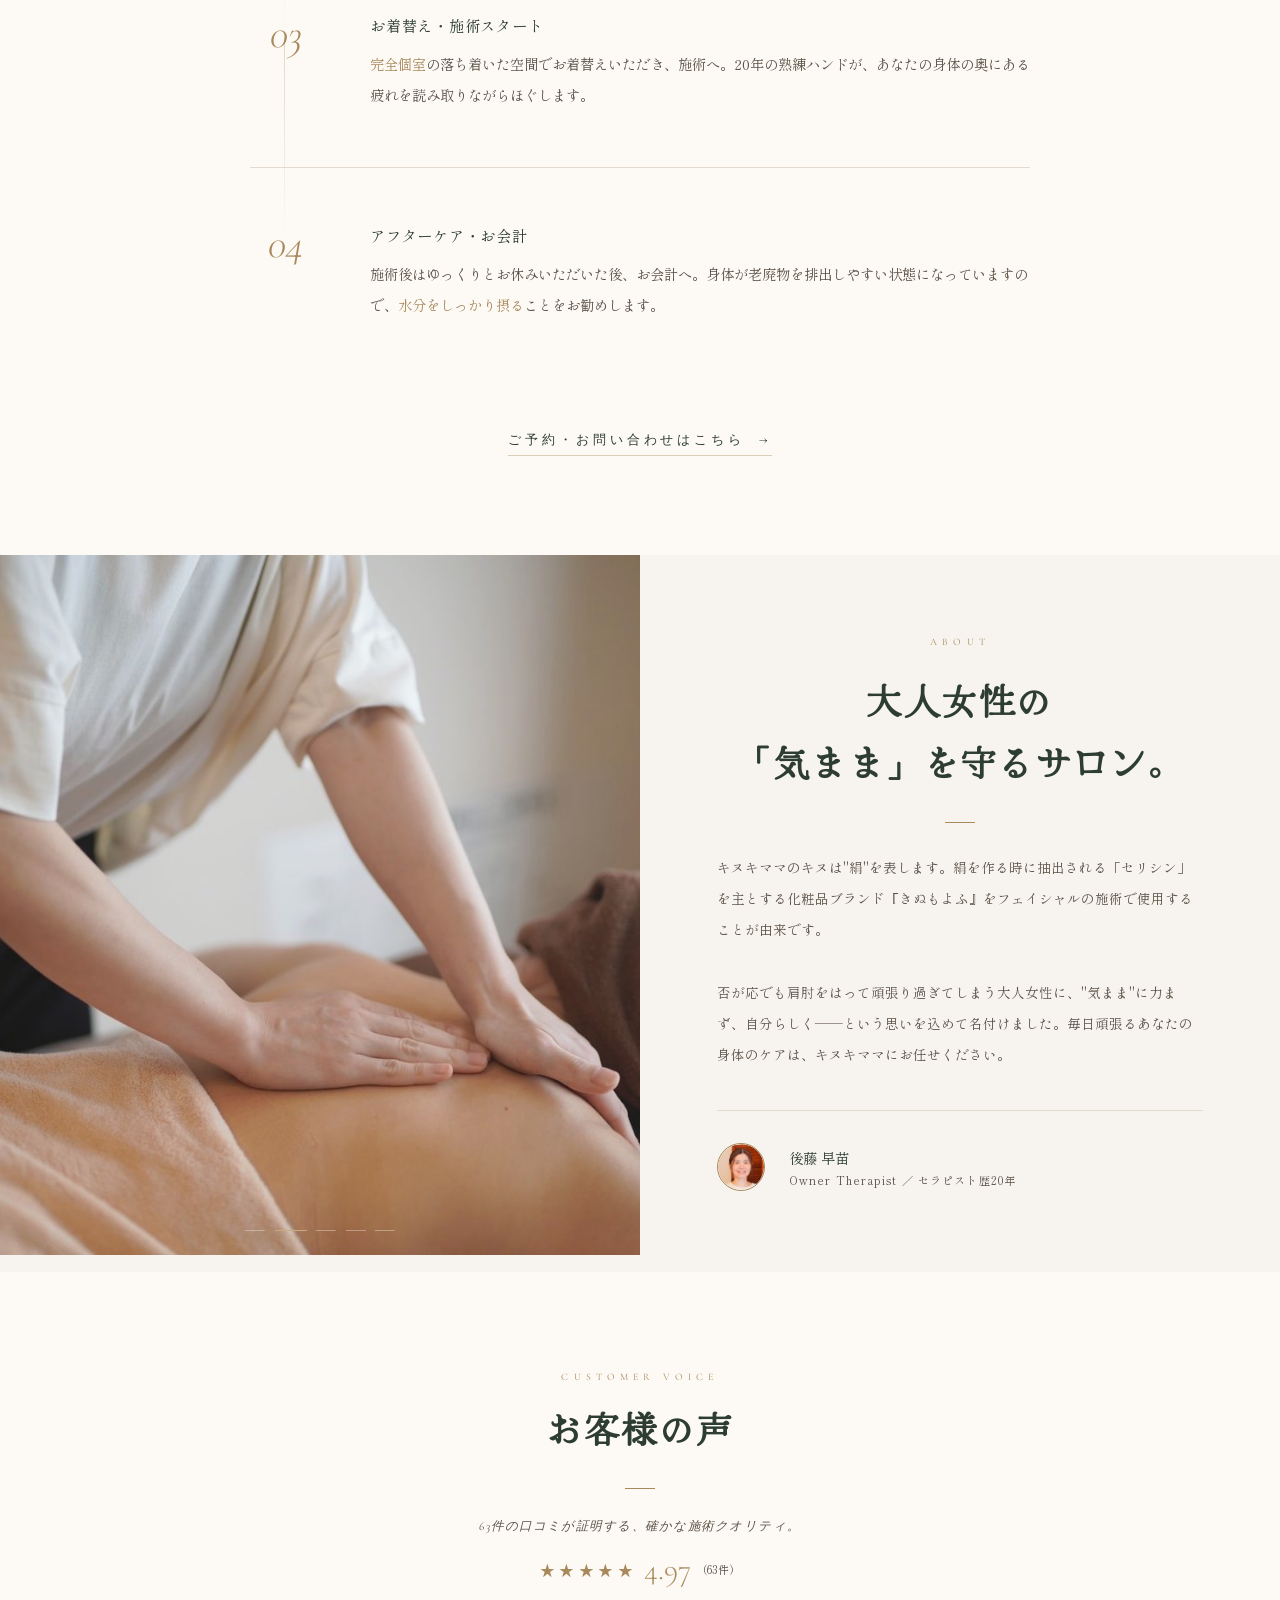
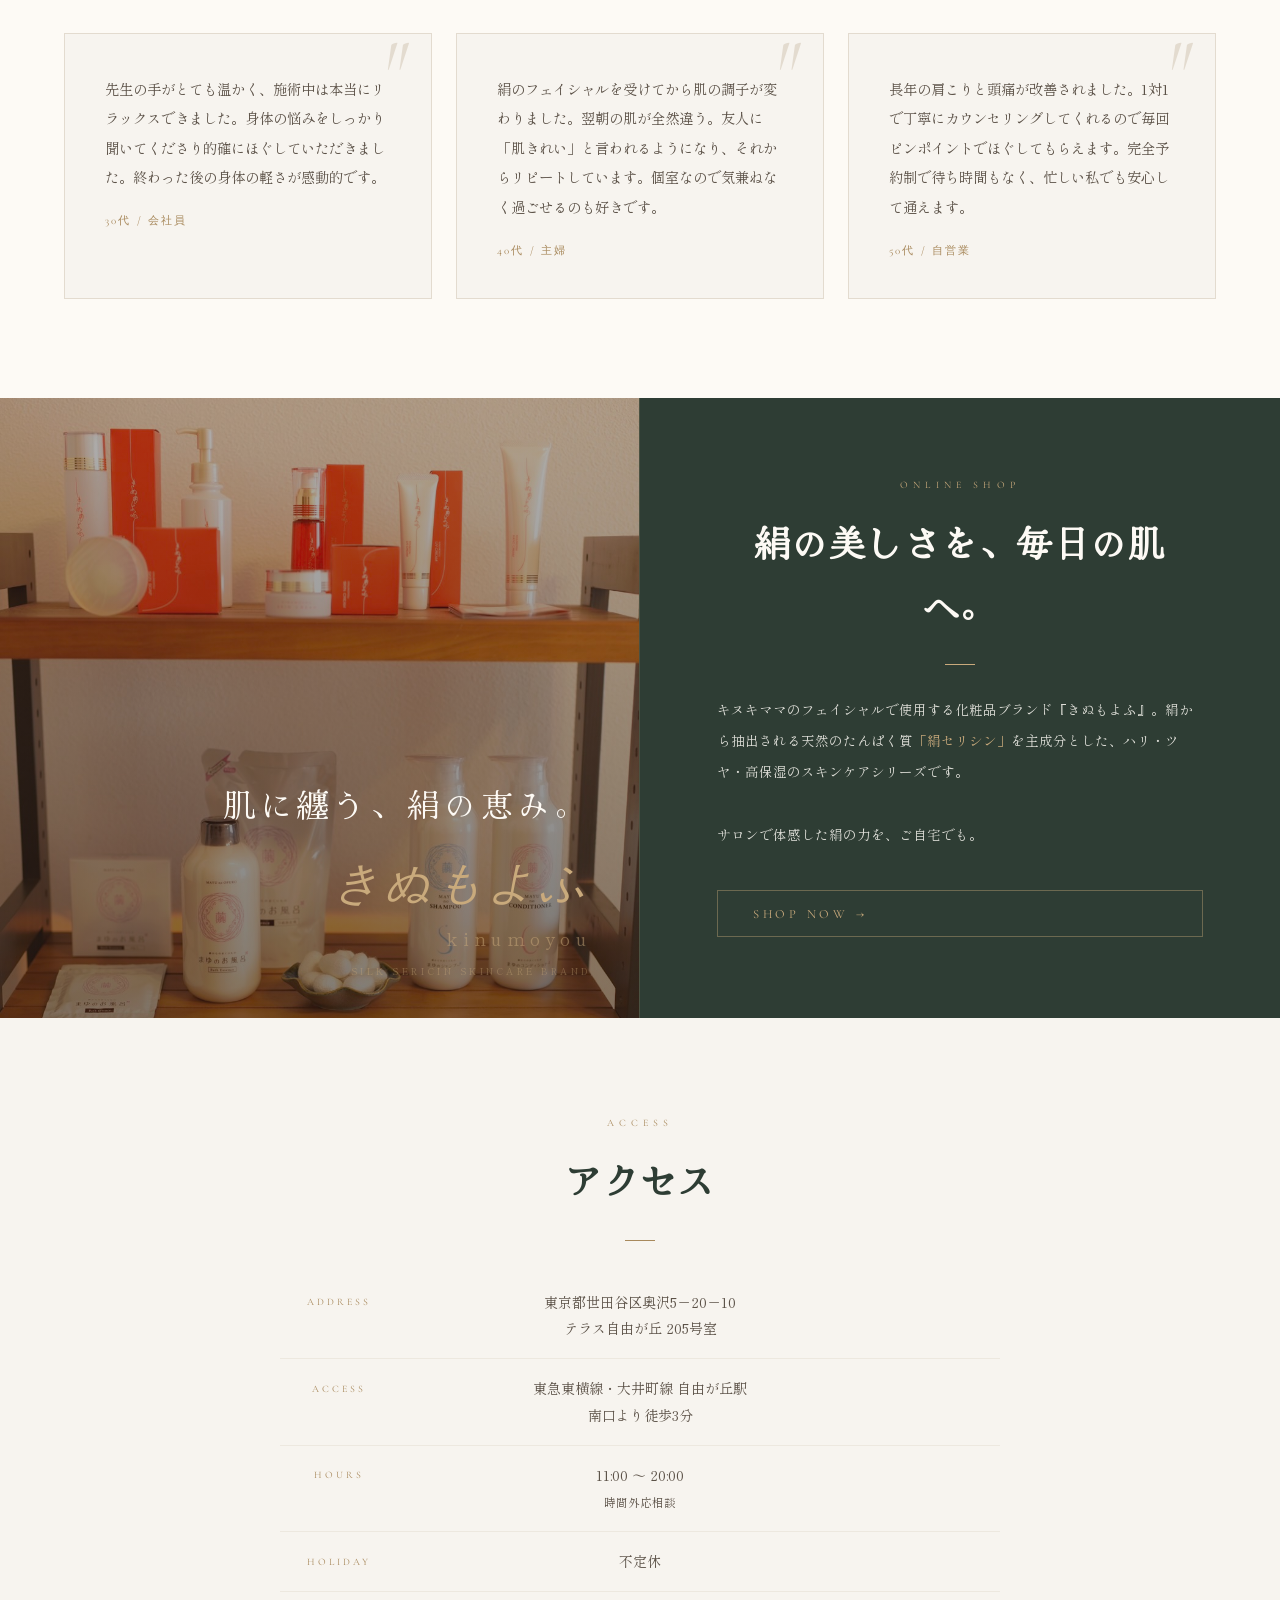
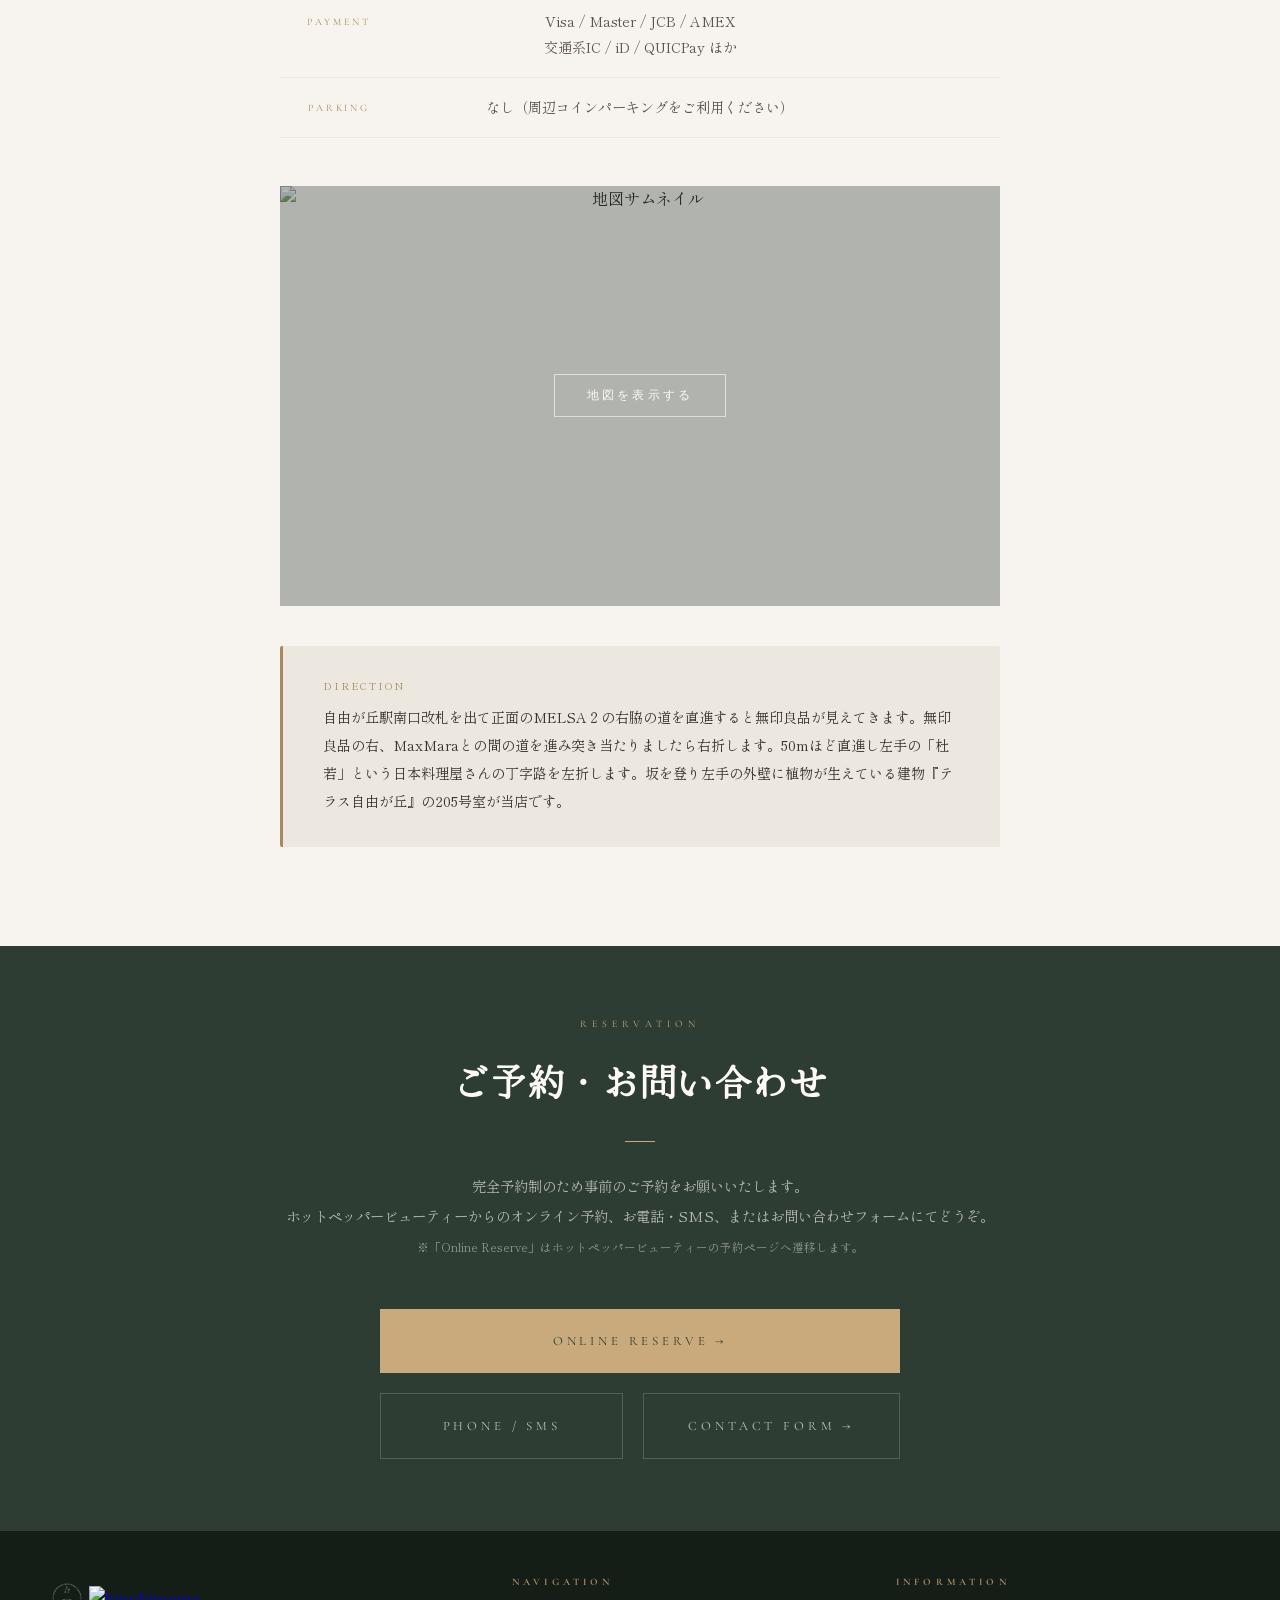
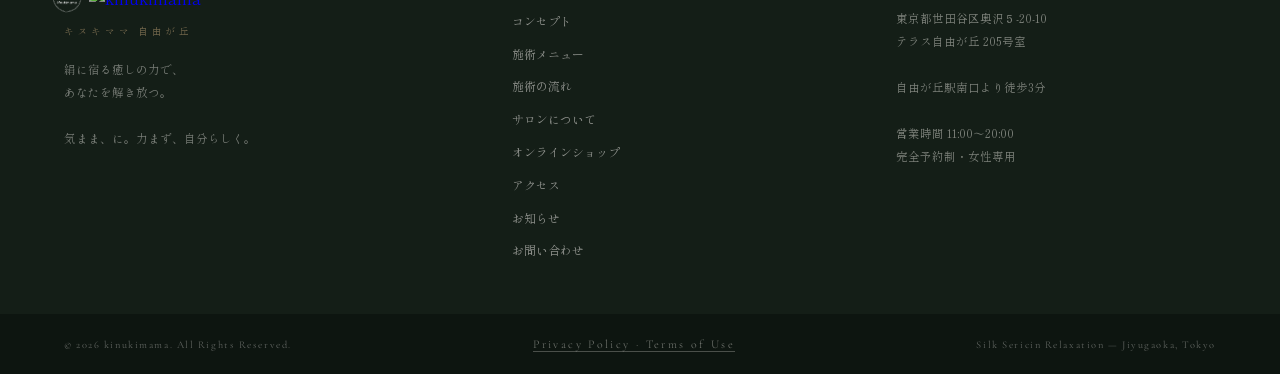
==== commit 3cca5778: "リンク追記。" ====
--- a/index.html
+++ b/index.html
@@ -398,6 +398,9 @@
  
   <!-- /ac-list -->
   <div class="menu-note reveal">※延長 10分 ¥1,500〜<br>どのメニューでも延長可能です。**当日の予約状況により、延長をお受けできない場合がございます。**追加でほぐしてほしい箇所がある場合はお申し付けください。<br>※複数のメニューを組み合わせることも可能です。詳細はスタッフにお問い合わせください。<br>※全メニュー完全予約制・女性専用です。<br>※施術中はお電話に出られません。留守番電話またはSMSにてご連絡ください。<br>※妊娠中・産後間もない方はご遠慮いただいております。</div>
+  <div class="menu-cta-wrap">
+  <a href="#contact" class="hero-link">ご予約・お問い合わせはこちら &nbsp;→</a>
+</div>
 </section>
 
 <!-- IMAGE BREAK -->
@@ -444,6 +447,9 @@
         </div>
       </div>
     </div>
+  <div class="menu-cta-wrap">
+  <a href="#contact" class="hero-link">ご予約・お問い合わせはこちら &nbsp;→</a>
+</div>
   </div>
 </section>
 
--- a/style.css
+++ b/style.css
@@ -174,6 +174,9 @@
 .ac-card-desc{font-size:0.88rem;line-height:1.9;color:var(--ink-soft);}
 .ac-card-note{font-size:0.68rem;color:var(--gold);letter-spacing:0.06em;margin-top:0.5rem;display:block;}
 .menu-note{margin-top:2.5rem;padding:1.6rem 2.4rem;background:var(--bg-warm);border-left:2px solid var(--gold);font-size:0.9rem;color:var(--ink-soft);line-height:2;}
+.menu-cta-wrap{margin-top:3rem;text-align:center;}
+.menu-cta-wrap .hero-link{color:var(--sage);border-bottom-color:rgba(168,137,92,0.4);}
+.menu-cta-wrap .hero-link:hover{color:var(--gold);border-bottom-color:var(--gold);}
 
 /* ── FULL-BLEED IMAGE BREAK ── */
 .img-break{height:55vmin;overflow:hidden;position:relative;}
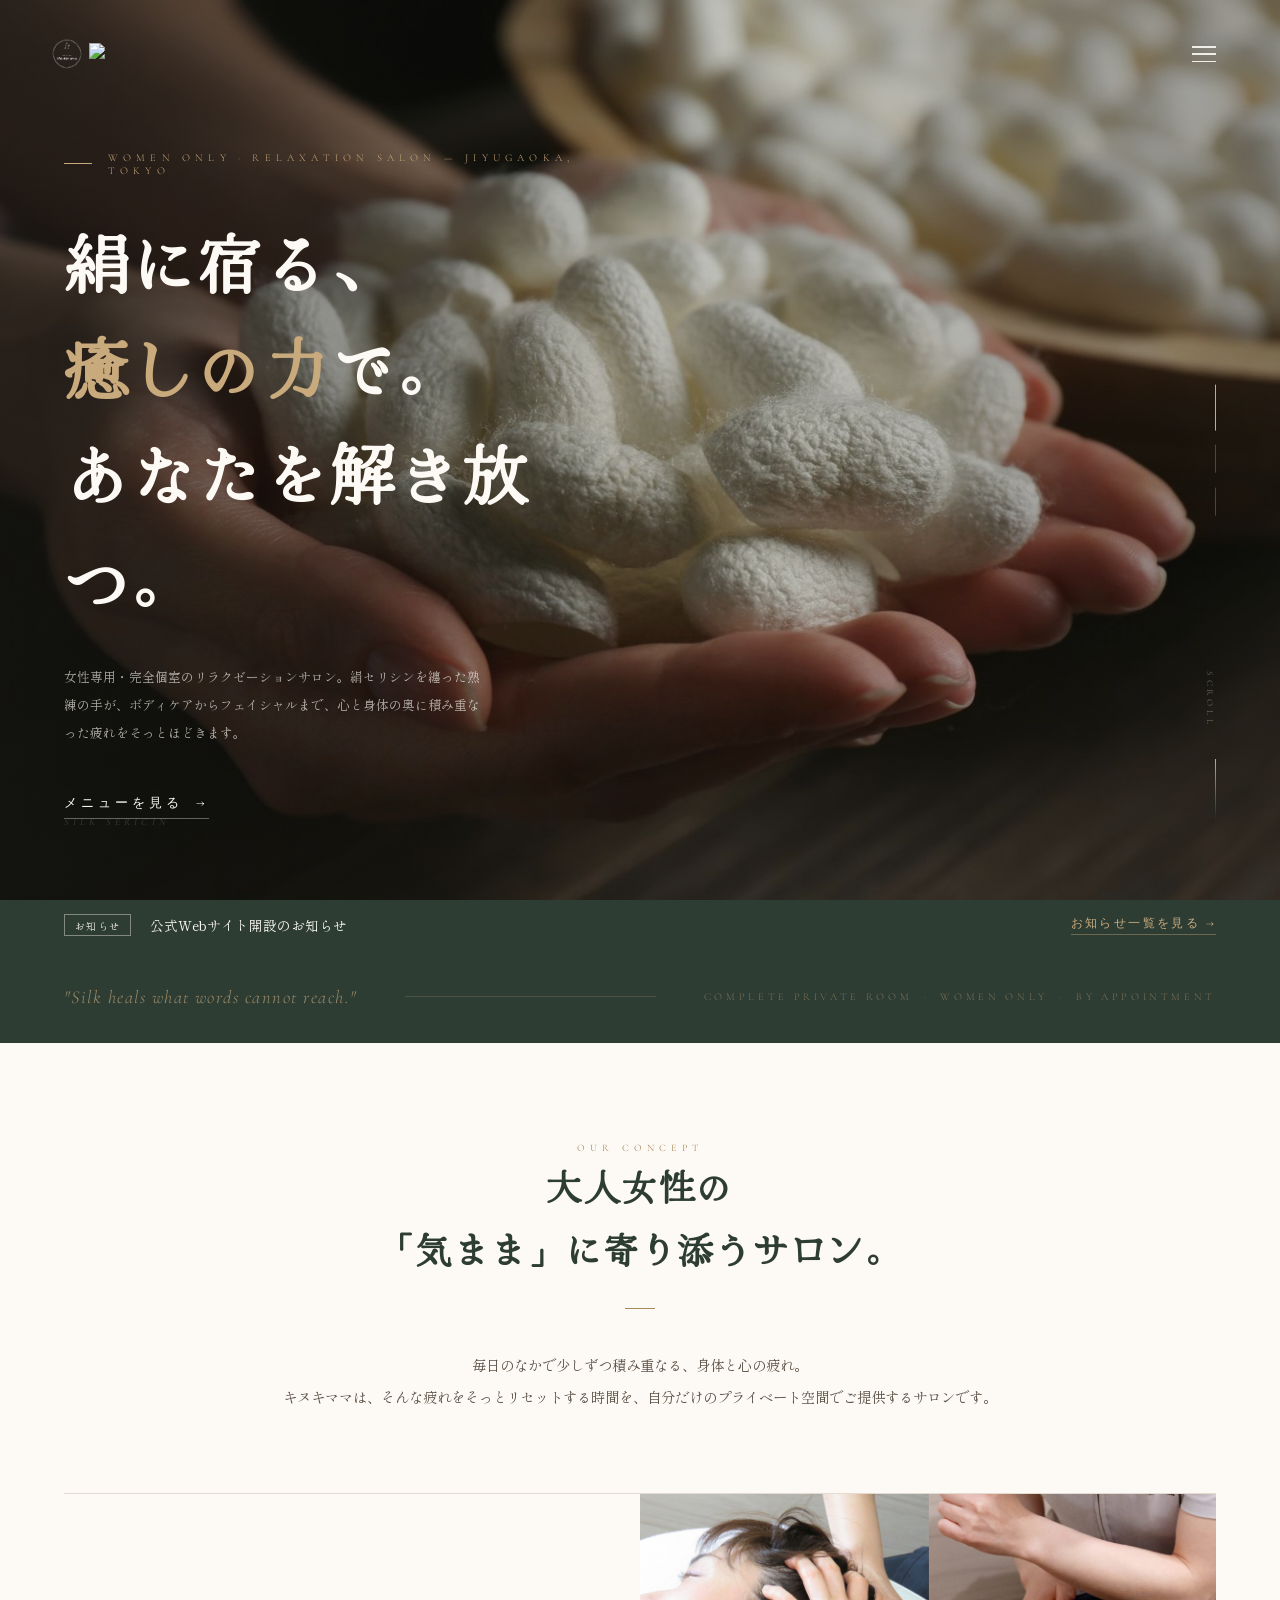
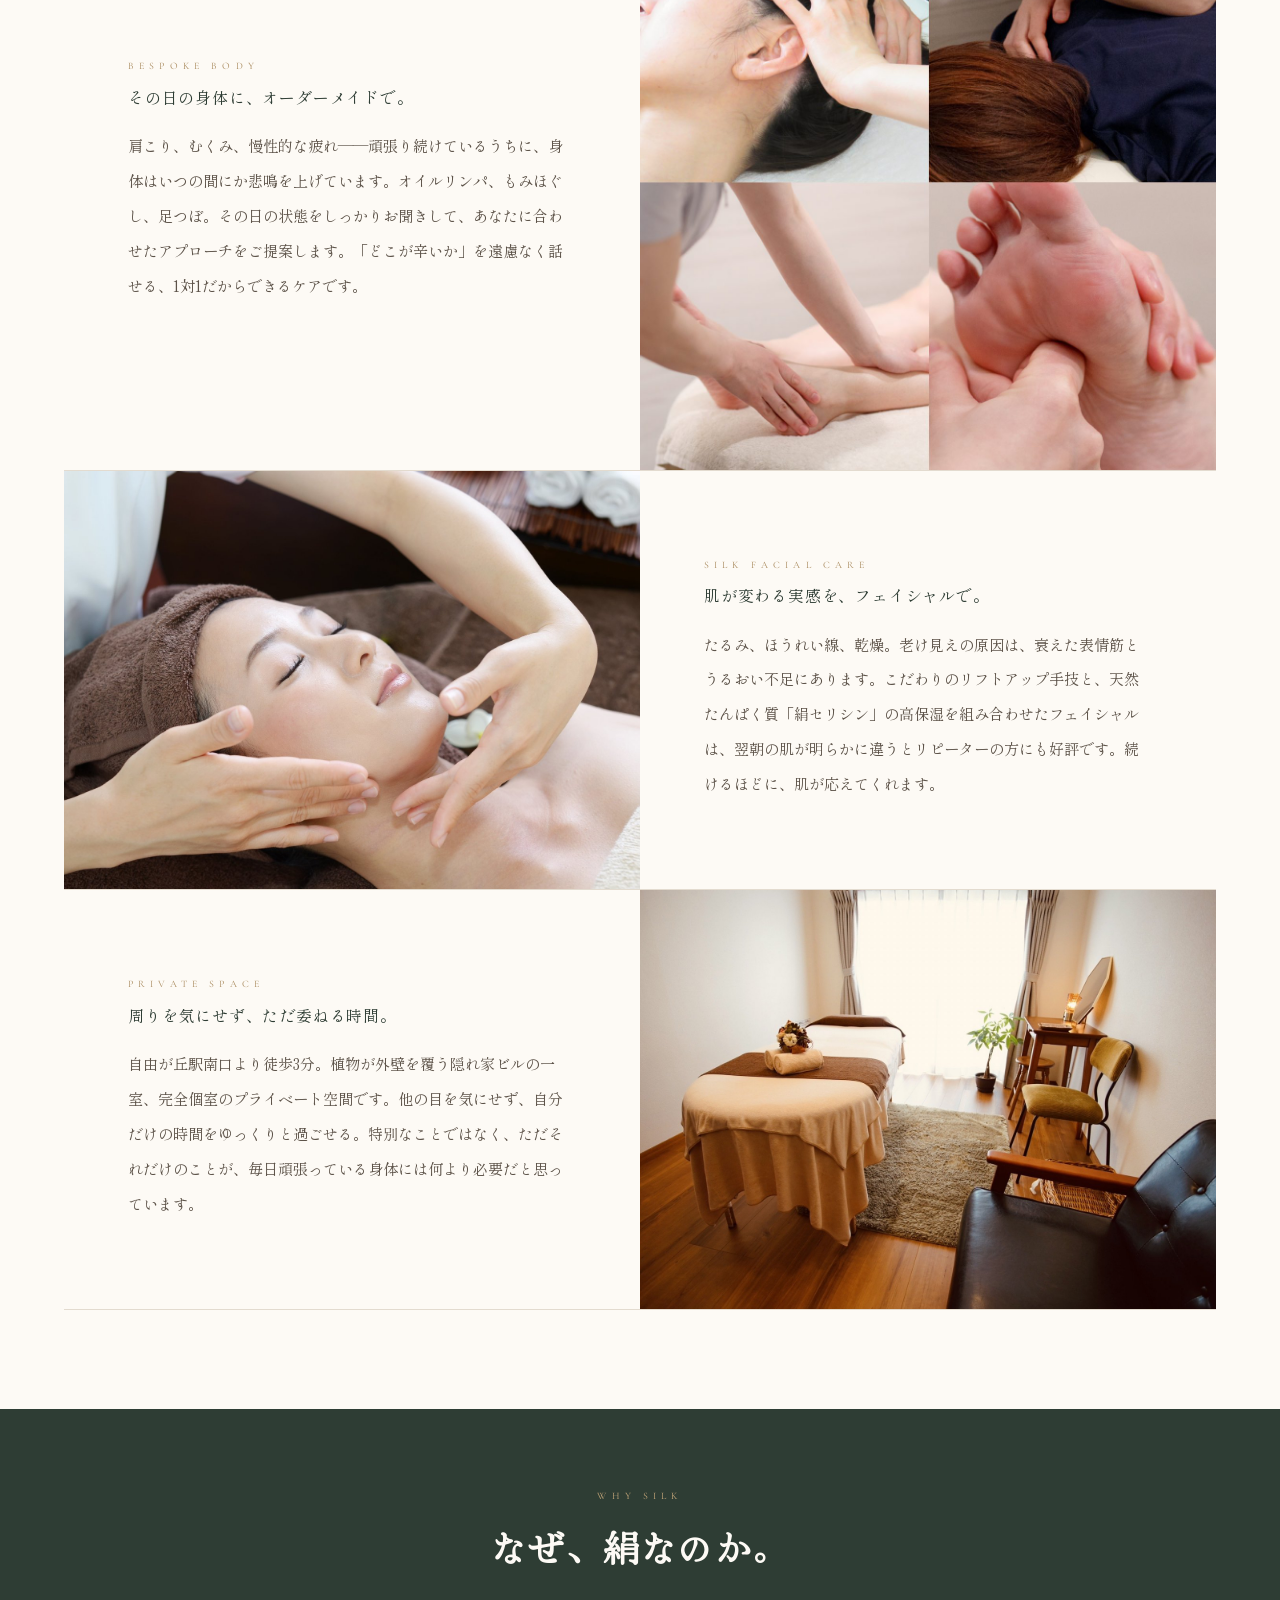
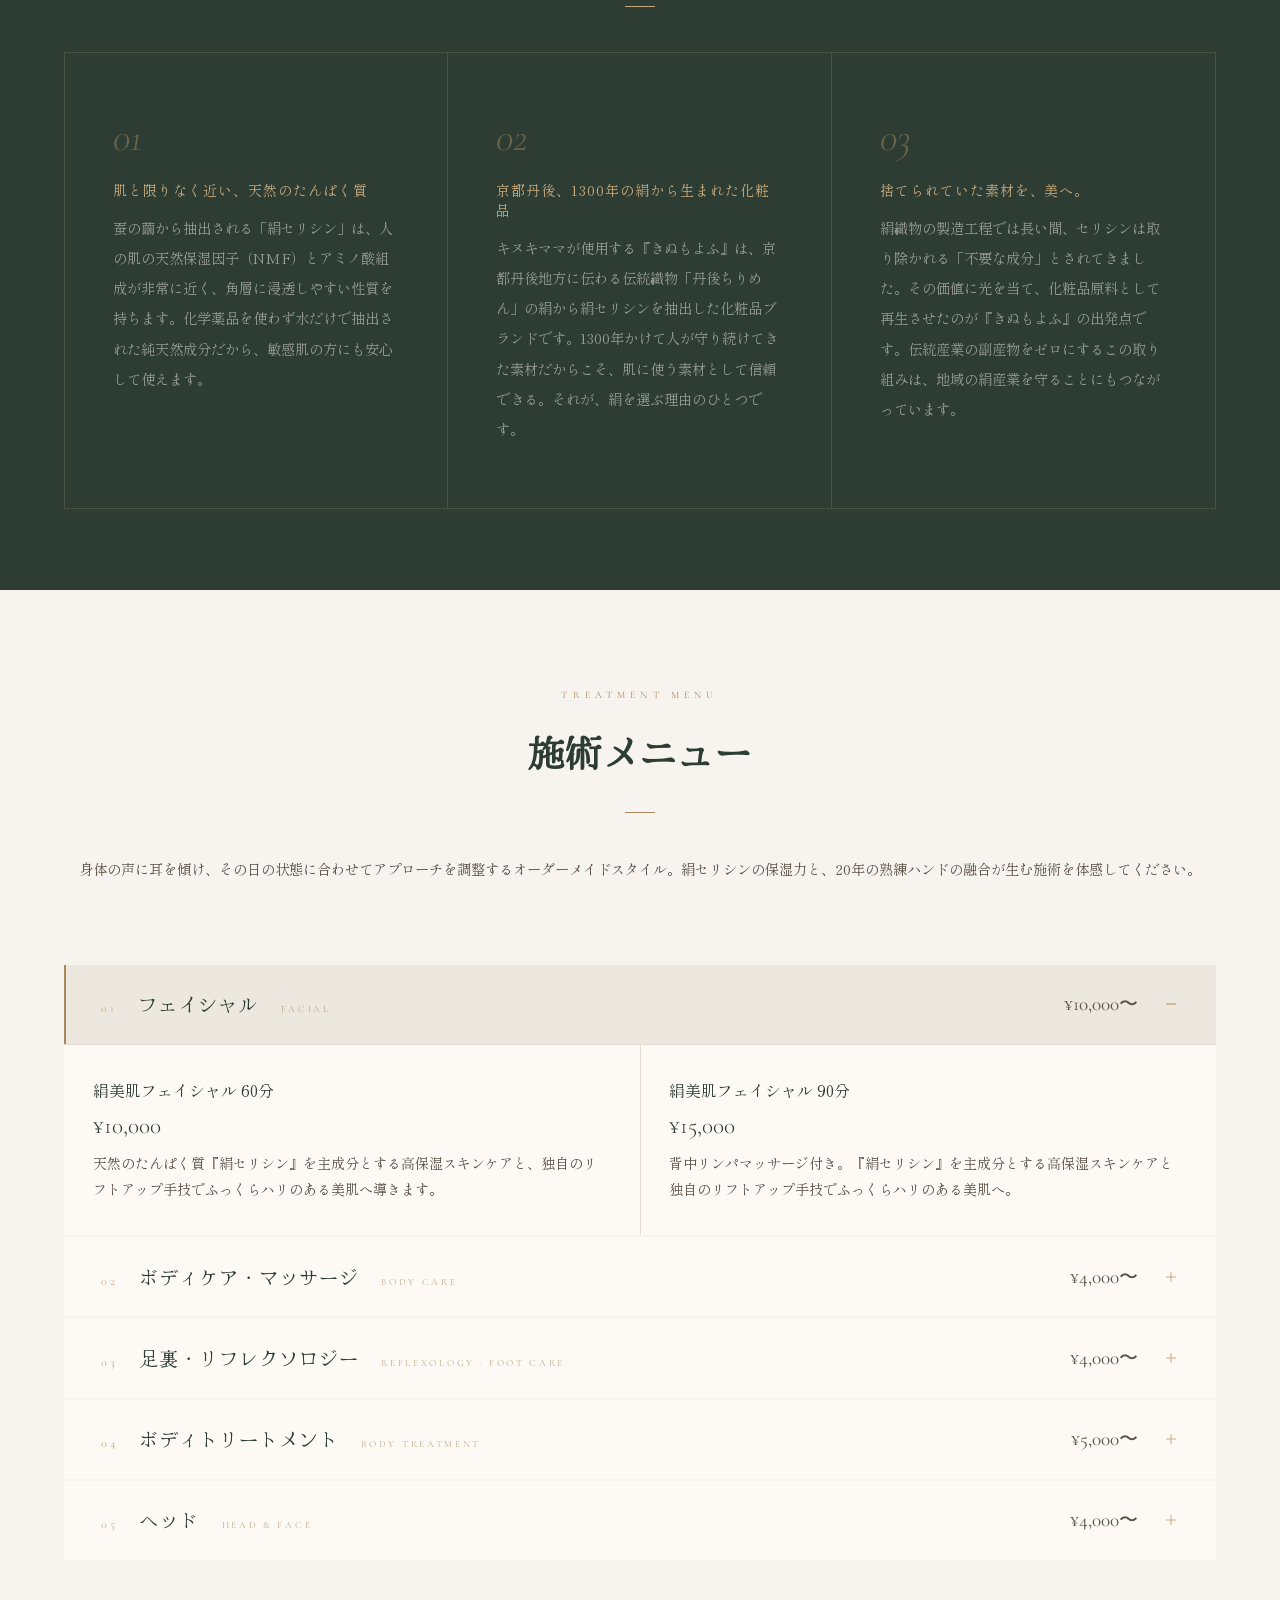
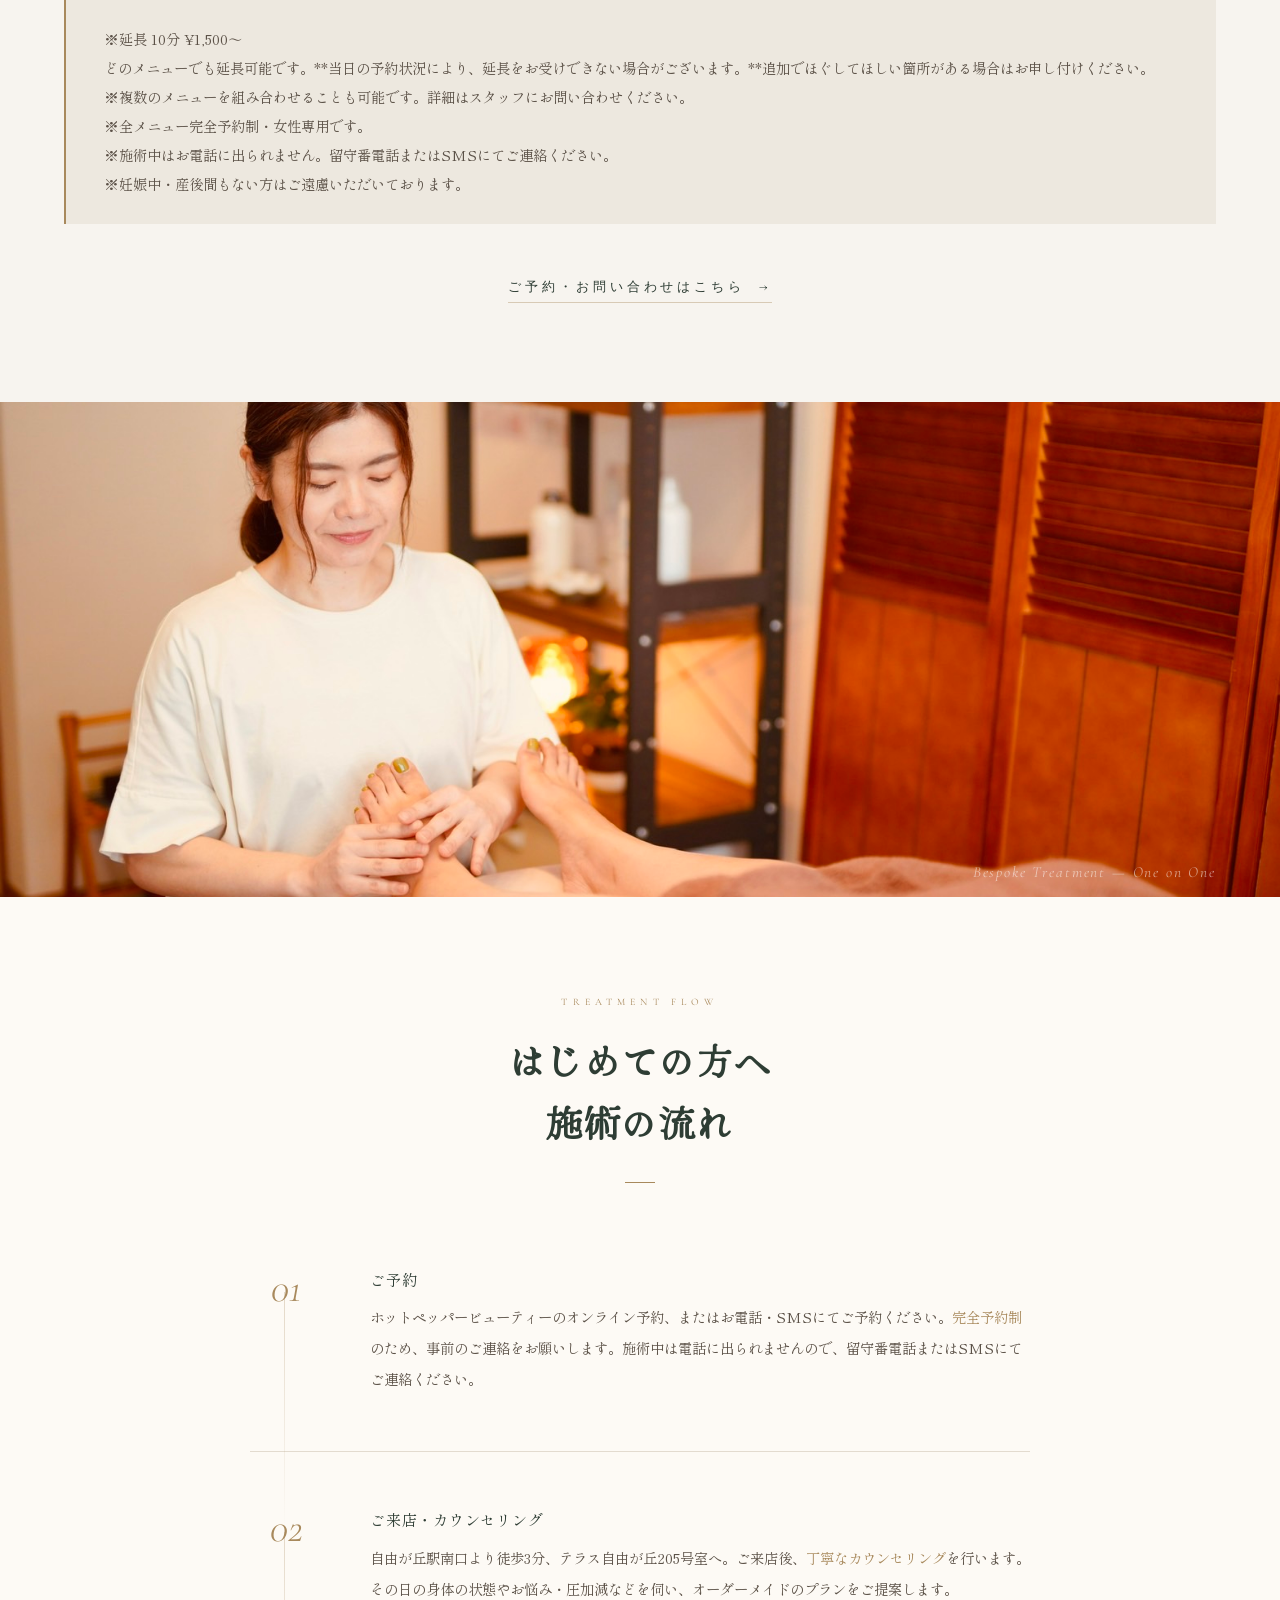
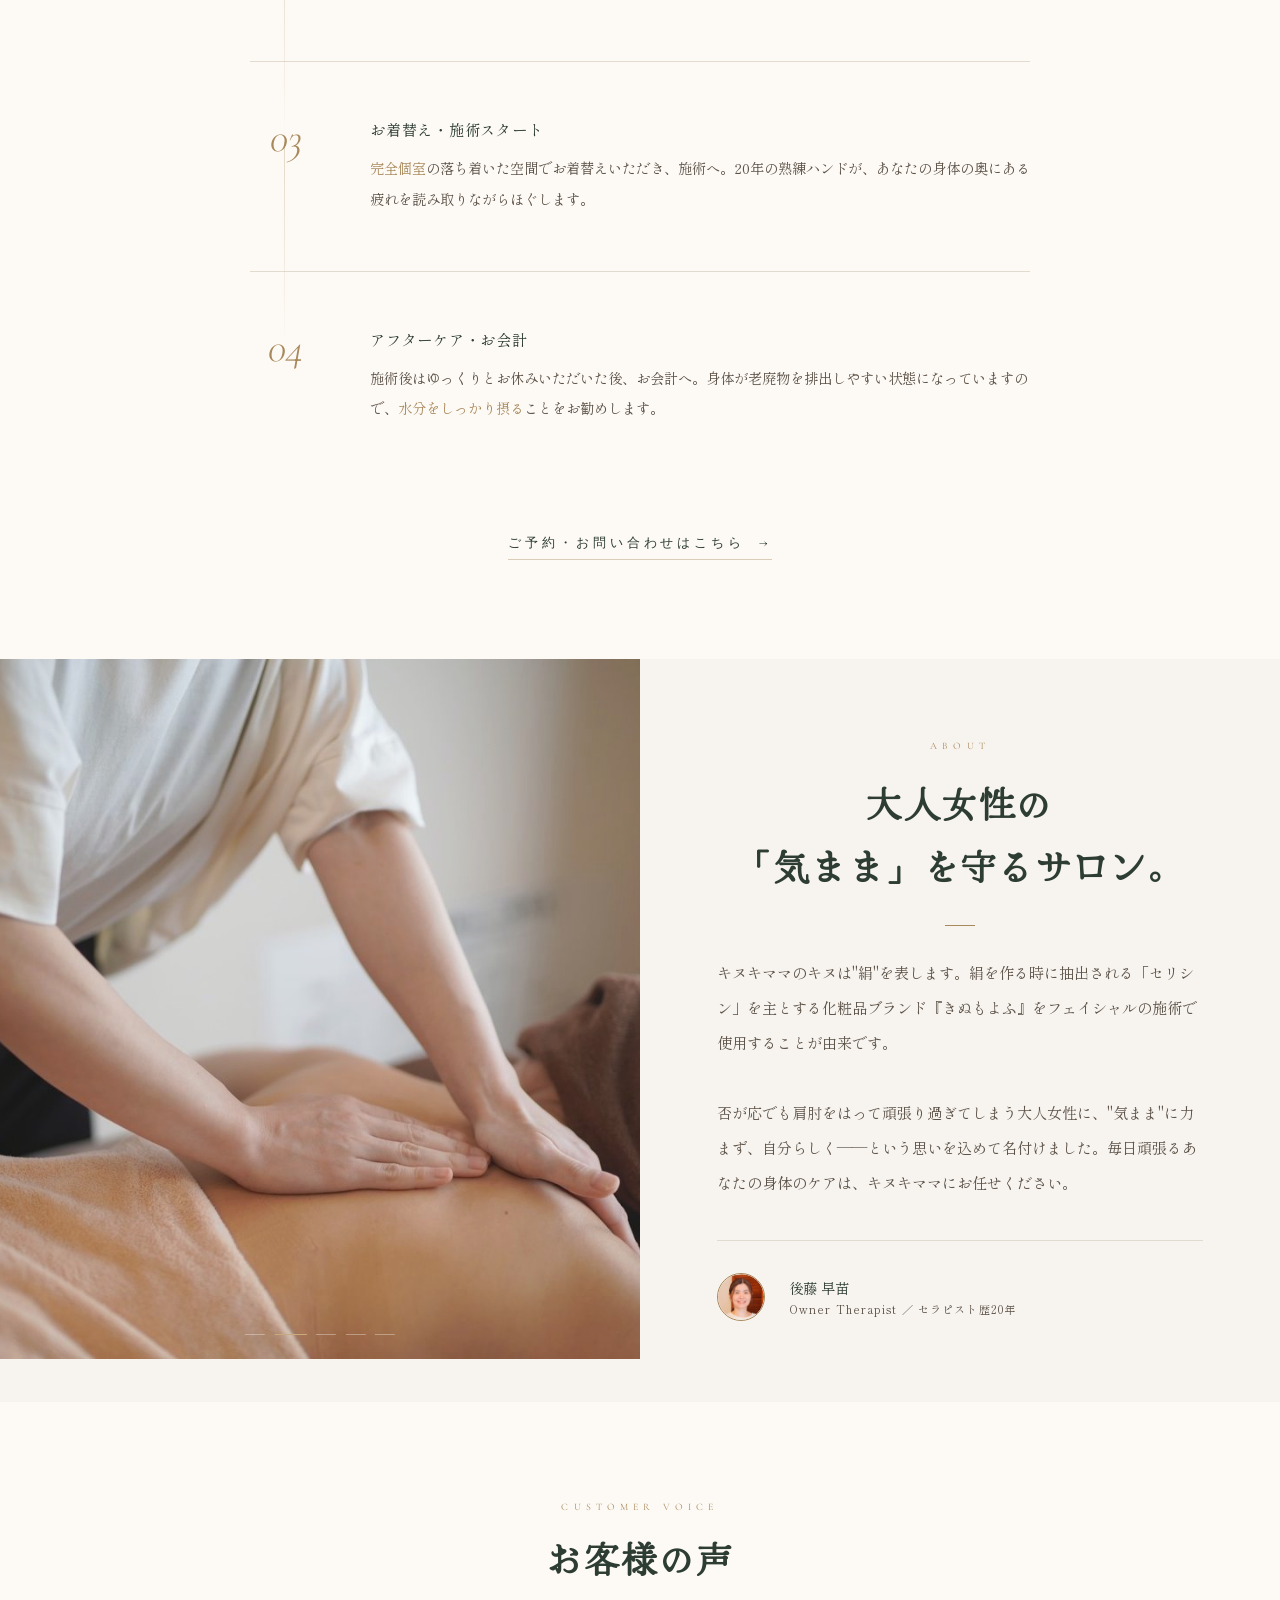
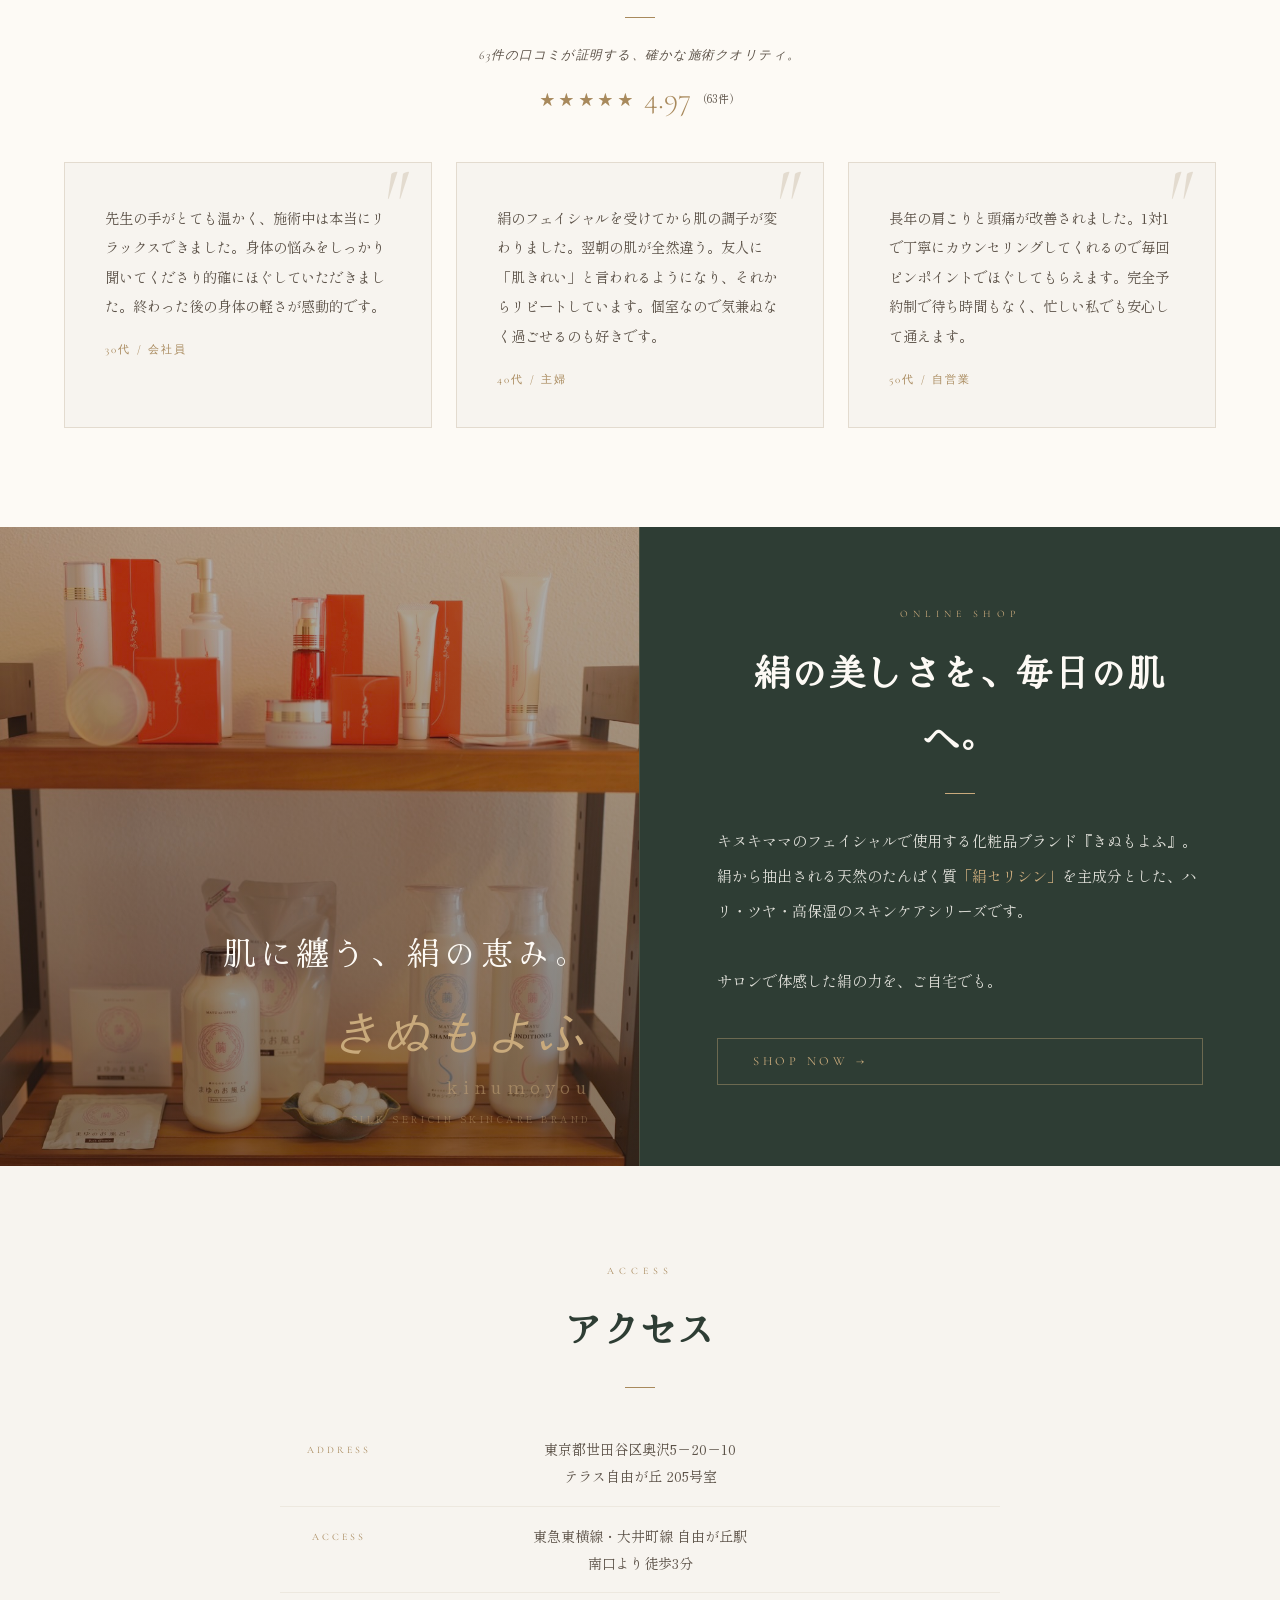
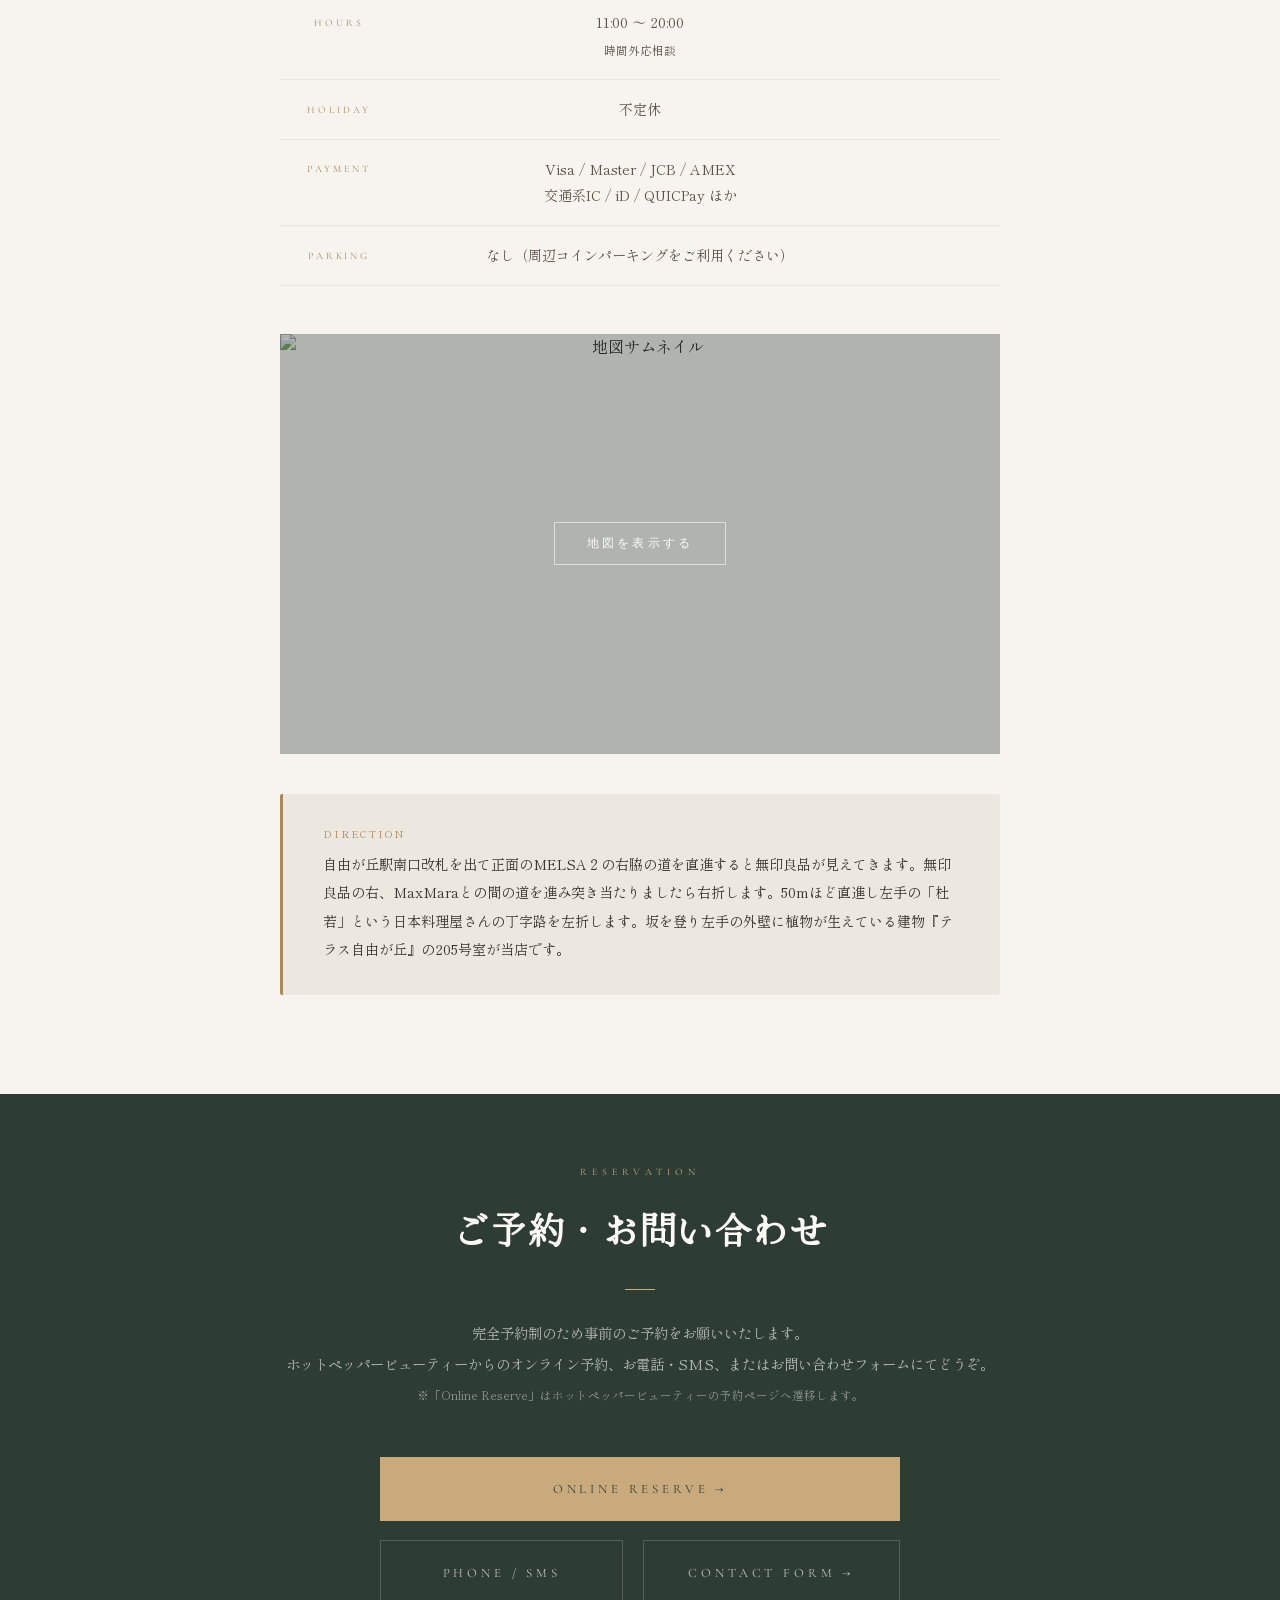
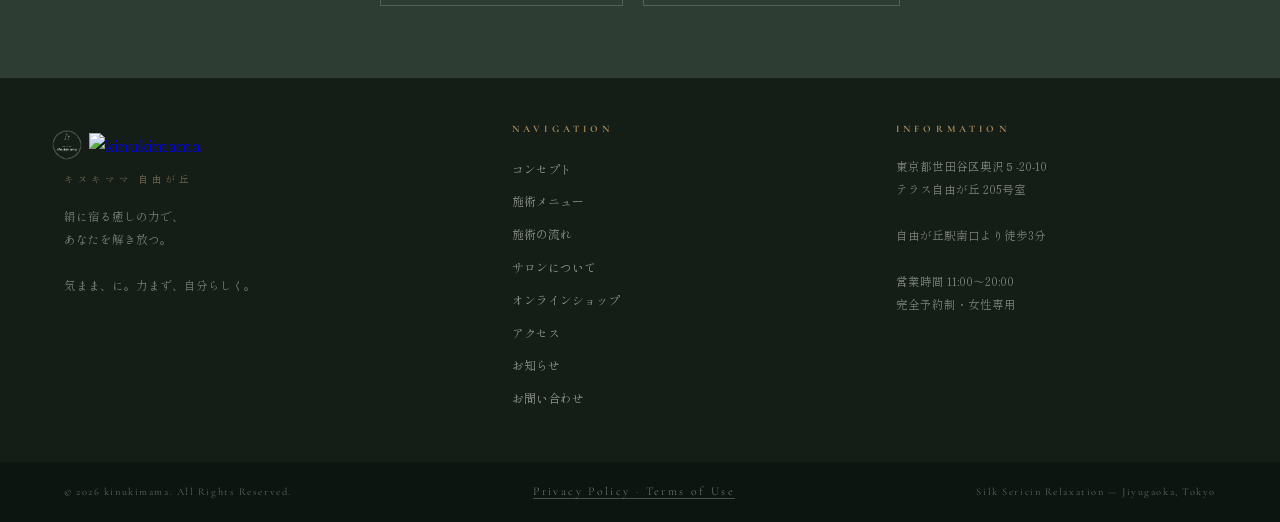
==== commit 3ea12228: "ナビバーテキスト削除とブレークポイント再構築" ====
--- a/index.html
+++ b/index.html
@@ -55,18 +55,7 @@
       <img class="logo-txt-green" src="images/logo_kk_green.png" alt="kinukimama">
     </span>
   </a>
-  <ul class="nav-links">
-    <li><a href="#concept">Concept</a></li>
-    <li><a href="#menu">Menu</a></li>
-    <li><a href="#flow">Flow</a></li>
-    <li><a href="#about">About</a></li>
-    <li><a href="shop.html">Kinumoyou</a></li>
-    <li><a href="#access">Access</a></li>
-    <li><a href="contact.html">Contact</a></li>
-    
-  </ul>
-  <a href="https://beauty.hotpepper.jp/kr/slnH000596328/" target="_blank" rel="noopener noreferrer" class="nav-cta">Reserve</a>
-  <button class="burger" id="burger" aria-label="メニューを開く">
+    <button class="burger" id="burger" aria-label="メニューを開く">
     <span></span><span></span><span></span>
   </button>
 </nav>
--- a/style.css
+++ b/style.css
@@ -47,6 +47,7 @@
 nav.on .logo-txt-white{opacity:0;}
 nav.on .logo-txt-green{opacity:1;}
 .f-logo{display:flex;align-items:center;margin-left:-19px;}.f-logo img{width:44px;height:44px;object-fit:contain;}
+/* 削除 */
 .nav-links{display:flex;gap:3.5rem;list-style:none;}
 .nav-links a{font-family:'Cormorant Garamond',serif;font-size:0.9rem;font-weight:400;letter-spacing:0.18em;text-transform:uppercase;color:rgba(253,250,245,0.85);transition:color 0.3s;}
 nav.on .nav-links a{color:var(--ink-mid);}
@@ -54,9 +55,23 @@
 .nav-cta{font-family:'Cormorant Garamond',serif;font-size:0.8rem;font-weight:400;letter-spacing:0.2em;text-transform:uppercase;color:var(--gold-lt);border:1px solid rgba(201,170,124,0.6);padding:0.55rem 1.6rem;transition:all 0.3s;}
 .nav-cta:hover{background:var(--gold-lt);color:var(--sage);}
 nav.on .nav-cta{color:var(--gold);border-color:var(--gold);}
-.burger{display:none;}
-.nav-drawer{display:none;}
-.drawer-overlay{display:none;}
+.nav-links{display:none;}
+.nav-cta{display:none;}
+.burger{display:flex;flex-direction:column;justify-content:space-between;width:24px;height:16px;background:none;border:none;cursor:pointer;padding:0;z-index:300;}
+.burger span{display:block;width:100%;height:1.5px;background:rgba(253,250,245,0.9);transition:transform 0.35s,opacity 0.35s;}
+nav.on .burger span{background:var(--ink-mid);}
+.burger.open span:nth-child(1){transform:translateY(7.25px) rotate(45deg);}
+.burger.open span:nth-child(2){opacity:0;}
+.burger.open span:nth-child(3){transform:translateY(-7.25px) rotate(-45deg);}
+.nav-drawer{display:flex;position:fixed;top:0;right:-280px;width:260px;height:100vh;background:#fff;z-index:255;padding:5rem 2.5rem 3rem;flex-direction:column;gap:0;transition:right 0.38s cubic-bezier(0.4,0,0.2,1);}
+.nav-drawer.open{right:0;}
+.drawer-links{list-style:none;display:flex;flex-direction:column;margin-top:2.2rem;gap:2.2rem;margin-bottom:3rem;}
+.drawer-links a{font-family:'Cormorant Garamond',serif;font-size:1rem;font-weight:400;letter-spacing:0.22em;text-transform:uppercase;color:var(--ink-mid);transition:color 0.3s;}
+.drawer-links a:hover{color:var(--gold);}
+.drawer-cta{display:inline-block;font-family:'Cormorant Garamond',serif;font-size:0.82rem;letter-spacing:0.22em;text-transform:uppercase;color:var(--gold);border:1px solid var(--gold);padding:0.7rem 1.8rem;text-align:center;transition:all 0.3s;}
+.drawer-cta:hover{background:var(--gold);color:#fff;}
+.drawer-overlay{display:block;position:fixed;inset:0;background:rgba(0,0,0,0.35);z-index:245;opacity:0;pointer-events:none;transition:opacity 0.38s;}
+.drawer-overlay.open{opacity:1;pointer-events:auto;}
 
 /* ── HERO ── */
 .hero{height:100vh;min-height:700px;position:relative;overflow:hidden;}
@@ -98,7 +113,7 @@
 .sec-label{font-family:'Cormorant Garamond',serif;font-size:0.62rem;letter-spacing:0.52em;text-transform:uppercase;color:var(--gold);display:block;text-align:center;}
 .sec-h{font-family:'Hina Mincho',serif;font-size:clamp(1.65rem,2.8vw,2.4rem);line-height:1.75;letter-spacing:0.04em;text-align:center;}
 .sec-rule{width:30px;height:1px;background:var(--gold);margin:1.8rem auto;}
-.body-copy{font-size:clamp(0.85rem,1vw,0.9rem);line-height:2.3;color:var(--ink-soft);}
+.body-copy{font-size:clamp(0.9rem,1.3vw,0.95rem);line-height:2.3;color:var(--ink-soft);}
 .reveal{opacity:0;transform:translateY(18px);transition:opacity 0.9s ease,transform 0.9s ease;}
 .reveal.vis{opacity:1;transform:none;}
 
@@ -316,49 +331,11 @@
 .footer-legal{font-family:'Cormorant Garamond',serif;font-size:0.74rem;letter-spacing:0.2em;color:rgba(253,250,245,0.45);font-weight:300;border-bottom:1px solid rgba(253,250,245,0.25);transition:color 0.3s,border-color 0.3s;}
 .footer-legal:hover{color:rgba(201,170,124,0.6);border-color:rgba(201,170,124,0.3);}
 
-/* ── MEDIUM ── */
-@media(max-width:1200px){
-  .nav-links{gap:2rem;}
-  .nav-links a{letter-spacing:0.1em;}
-  .nav-cta{padding:0.55rem 1.2rem;letter-spacing:0.15em;}
-}
-@media(max-width:1090px){
-  .nav-links{display:none;}
-  .nav-cta{display:none;}
-  .burger{display:flex;flex-direction:column;justify-content:space-between;width:24px;height:16px;background:none;border:none;cursor:pointer;padding:0;z-index:300;}
-  .burger span{display:block;width:100%;height:1.5px;background:rgba(253,250,245,0.9);transition:transform 0.35s,opacity 0.35s;}
-  nav.on .burger span{background:var(--ink-mid);}
-  .burger.open span:nth-child(1){transform:translateY(7.25px) rotate(45deg);}
-  .burger.open span:nth-child(2){opacity:0;}
-  .burger.open span:nth-child(3){transform:translateY(-7.25px) rotate(-45deg);}
-}
-
+
+/* 変更後 */
 /* ── MOBILE ── */
-@media(max-width:800px){
+@media(max-width:767px){
   nav{padding:1.2rem 4vw;}nav.on{padding:0.9rem 4vw;}
-  .nav-links{display:none;}
-  .nav-cta{display:none;}
-
-  /* Burger Button */
-  .burger{display:flex;flex-direction:column;justify-content:space-between;width:24px;height:16px;background:none;border:none;cursor:pointer;padding:0;z-index:300;}
-  .burger span{display:block;width:100%;height:1.5px;background:rgba(253,250,245,0.9);transition:transform 0.35s,opacity 0.35s;}
-  nav.on .burger span{background:var(--ink-mid);}
-  .burger.open span:nth-child(1){transform:translateY(7.25px) rotate(45deg);}
-  .burger.open span:nth-child(2){opacity:0;}
-  .burger.open span:nth-child(3){transform:translateY(-7.25px) rotate(-45deg);}
-
-  /* Drawer */
-  .nav-drawer{display:flex;position:fixed;top:0;right:-280px;width:260px;height:100vh;background:#fff;z-index:255;padding:5rem 2.5rem 3rem;flex-direction:column;gap:0;transition:right 0.38s cubic-bezier(0.4,0,0.2,1);}
-  .nav-drawer.open{right:0;}
-  .drawer-links{list-style:none;display:flex;flex-direction:column;margin-top:2.2rem;gap:2.2rem;margin-bottom:3rem;}
-  .drawer-links a{font-family:'Cormorant Garamond',serif;font-size:1rem;font-weight:400;letter-spacing:0.22em;text-transform:uppercase;color:var(--ink-mid);transition:color 0.3s;}
-  .drawer-links a:hover{color:var(--gold);}
-  .drawer-cta{display:inline-block;font-family:'Cormorant Garamond',serif;font-size:0.82rem;letter-spacing:0.22em;text-transform:uppercase;color:var(--gold);border:1px solid var(--gold);padding:0.7rem 1.8rem;text-align:center;transition:all 0.3s;}
-  .drawer-cta:hover{background:var(--gold);color:#fff;}
-
-  /* Overlay */
-  .drawer-overlay{display: block;position:fixed;inset:0;background:rgba(0,0,0,0.35);z-index:245;opacity:0;pointer-events:none;transition:opacity 0.38s;}
-  .drawer-overlay.open{opacity:1;pointer-events:auto;}
 
   .hero-body{grid-template-columns:1fr;padding:0 5vw 8vmin;}
   .hero-right{display:none;}
@@ -393,7 +370,6 @@
   .access-tbl td:last-child{text-align:left;padding-right:0;}
   .img-break-label{bottom:1rem;}
   .access-tbl td:first-child{width:80px;}
-  .body-copy,.feat-body,.mc-desc,.fi-body,.vc-txt,.contact-p{font-size:0.95rem;}
   .contact-p{text-align:left;}
   footer{grid-template-columns:1fr;padding:4vmin 5vw;}
   .footer-btm{flex-direction:column;gap:0.4rem;text-align:center;padding:1.2rem 5vw;}
@@ -493,7 +469,7 @@
 .page-hero--news::before{content:'News';}
 
 /* ── MOBILE (privacy追加分) ── */
-@media(max-width:800px){
+@media(max-width:767px){
   .page-hero::before{bottom:-0.6rem;right:-1vw;}
   .pol-meta{flex-direction:column;gap:1rem;}
   .pol-contact{padding:2rem 1.6rem;}
@@ -518,14 +494,14 @@
 .btn-submit:hover{background:var(--gold);letter-spacing:0.4em;}
 .cf-err{display:block;font-size:0.72rem;color:#b84c4c;margin-top:0.5rem;min-height:1rem;}
 .cf-tel-note{font-family:'Shippori Mincho B1',serif;font-size:0.65rem;color:var(--ink-soft);letter-spacing:0.05em;margin-left:0.8rem;text-transform:none;}
-@media(max-width:800px){
+@media(max-width:767px){
 .c-btns{width:100%;grid-template-columns:1fr;}
 .nb-title{white-space:nowrap;overflow:hidden;text-overflow:ellipsis;}
 }
-@media(max-width:800px){
+@media(max-width:767px){
 .c-btns{width:100%;grid-template-columns:1fr;}
 .nb-title{white-space:nowrap;overflow:hidden;text-overflow:ellipsis;}
 }
-@media(max-width:390px){
+@media(max-width:374px){
   .ac-title-ja{font-size:0.88rem;}
 }
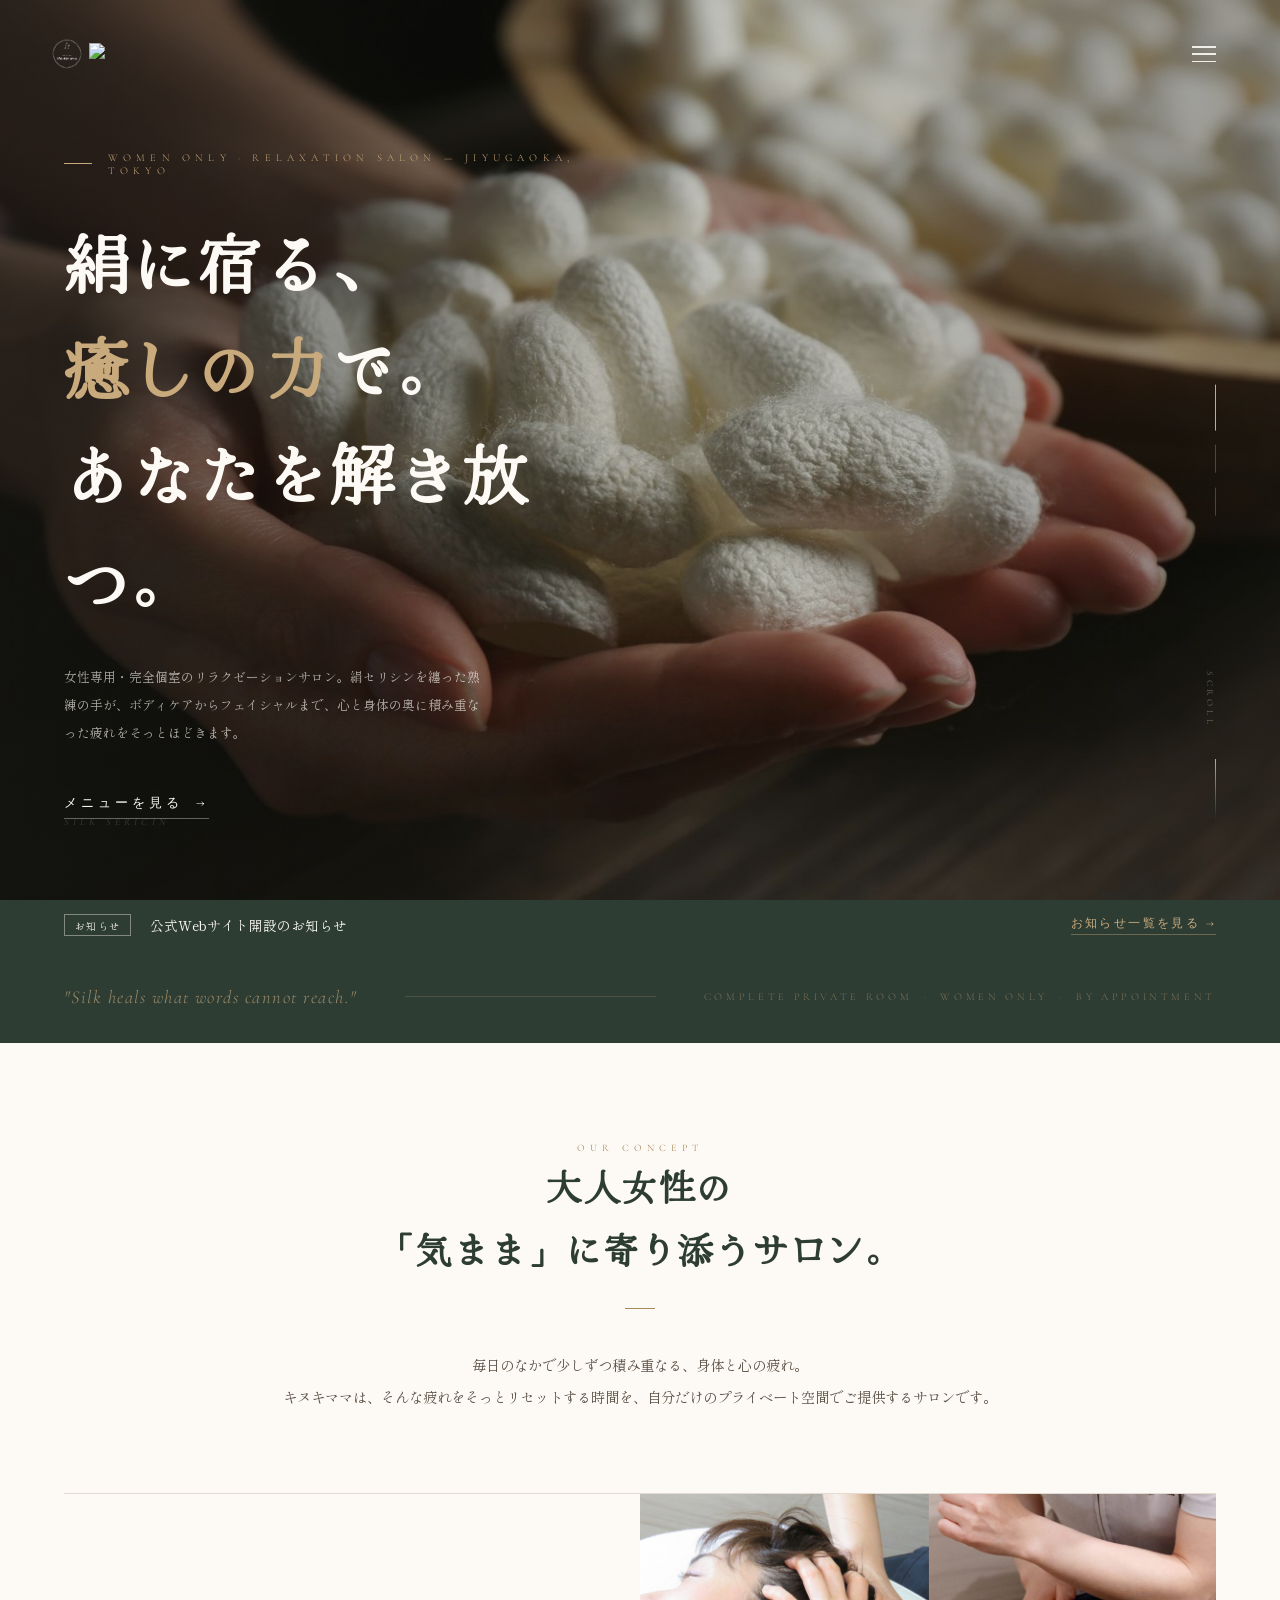
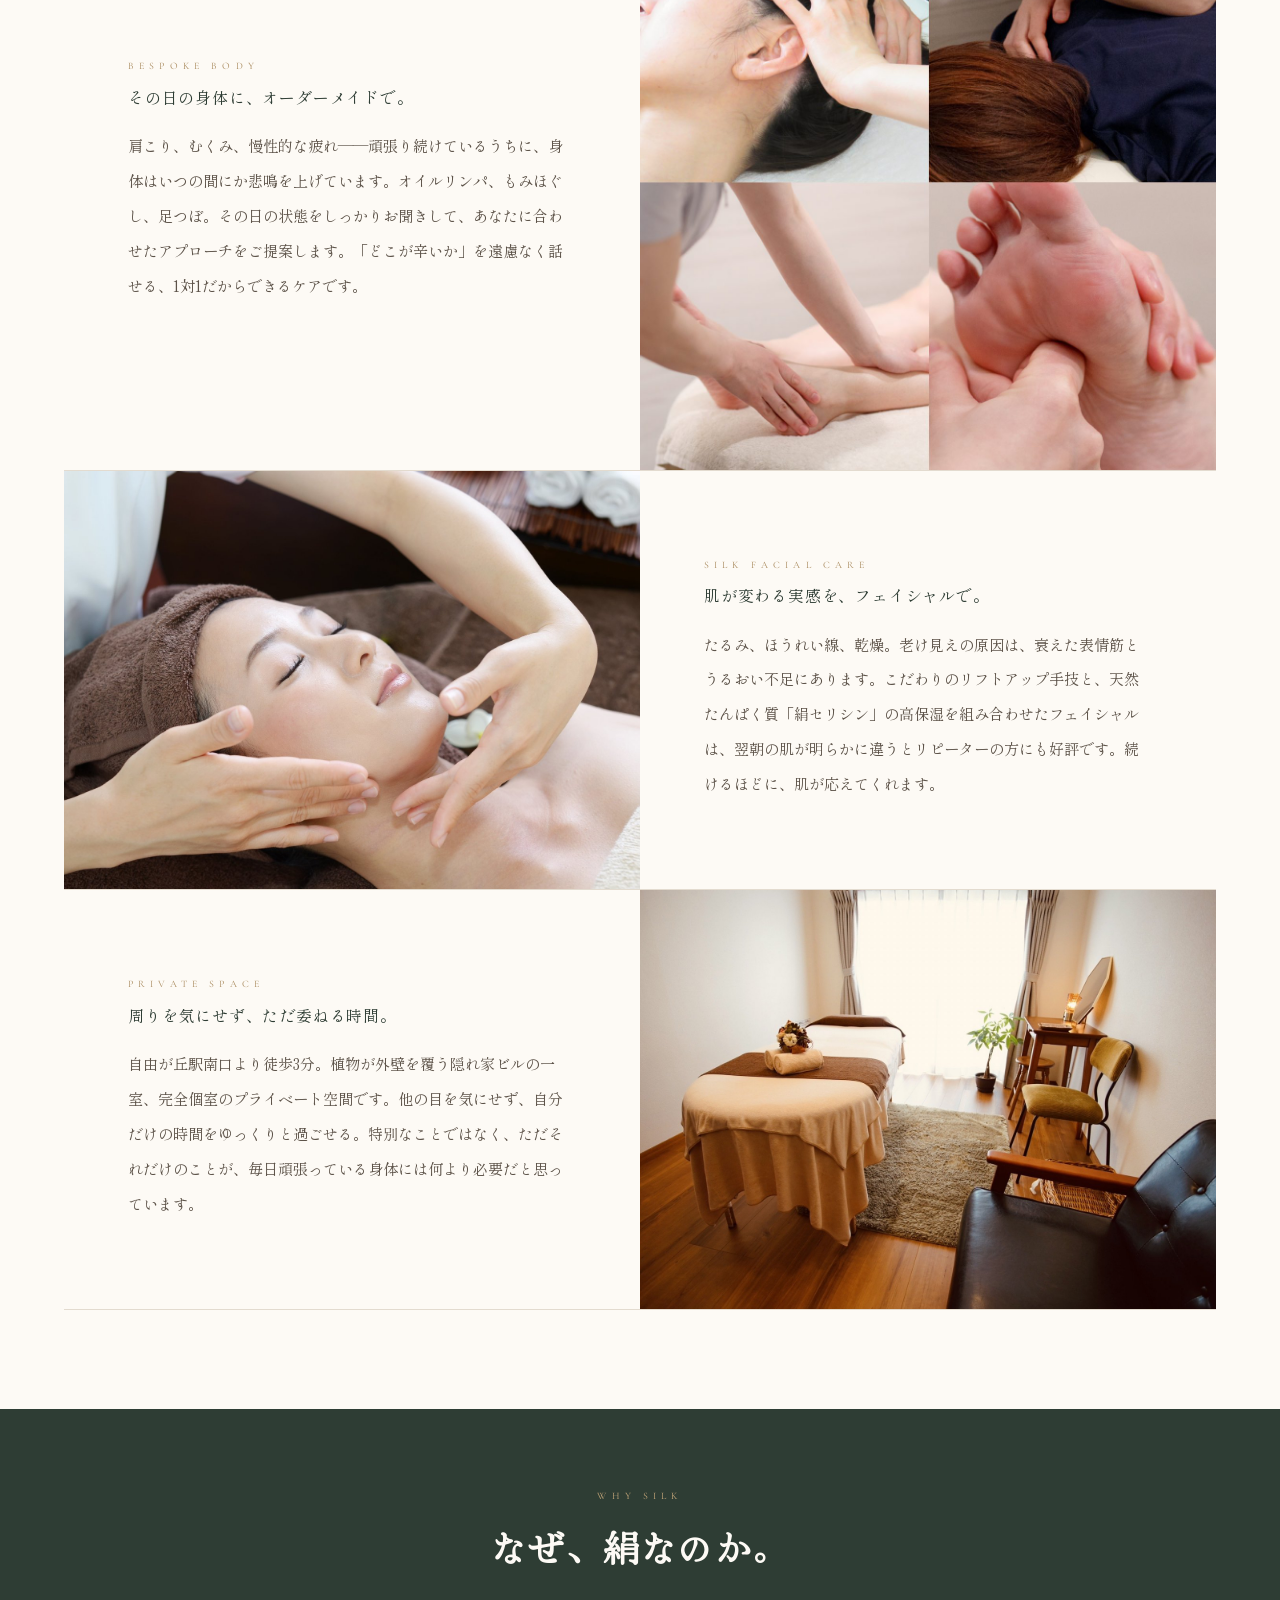
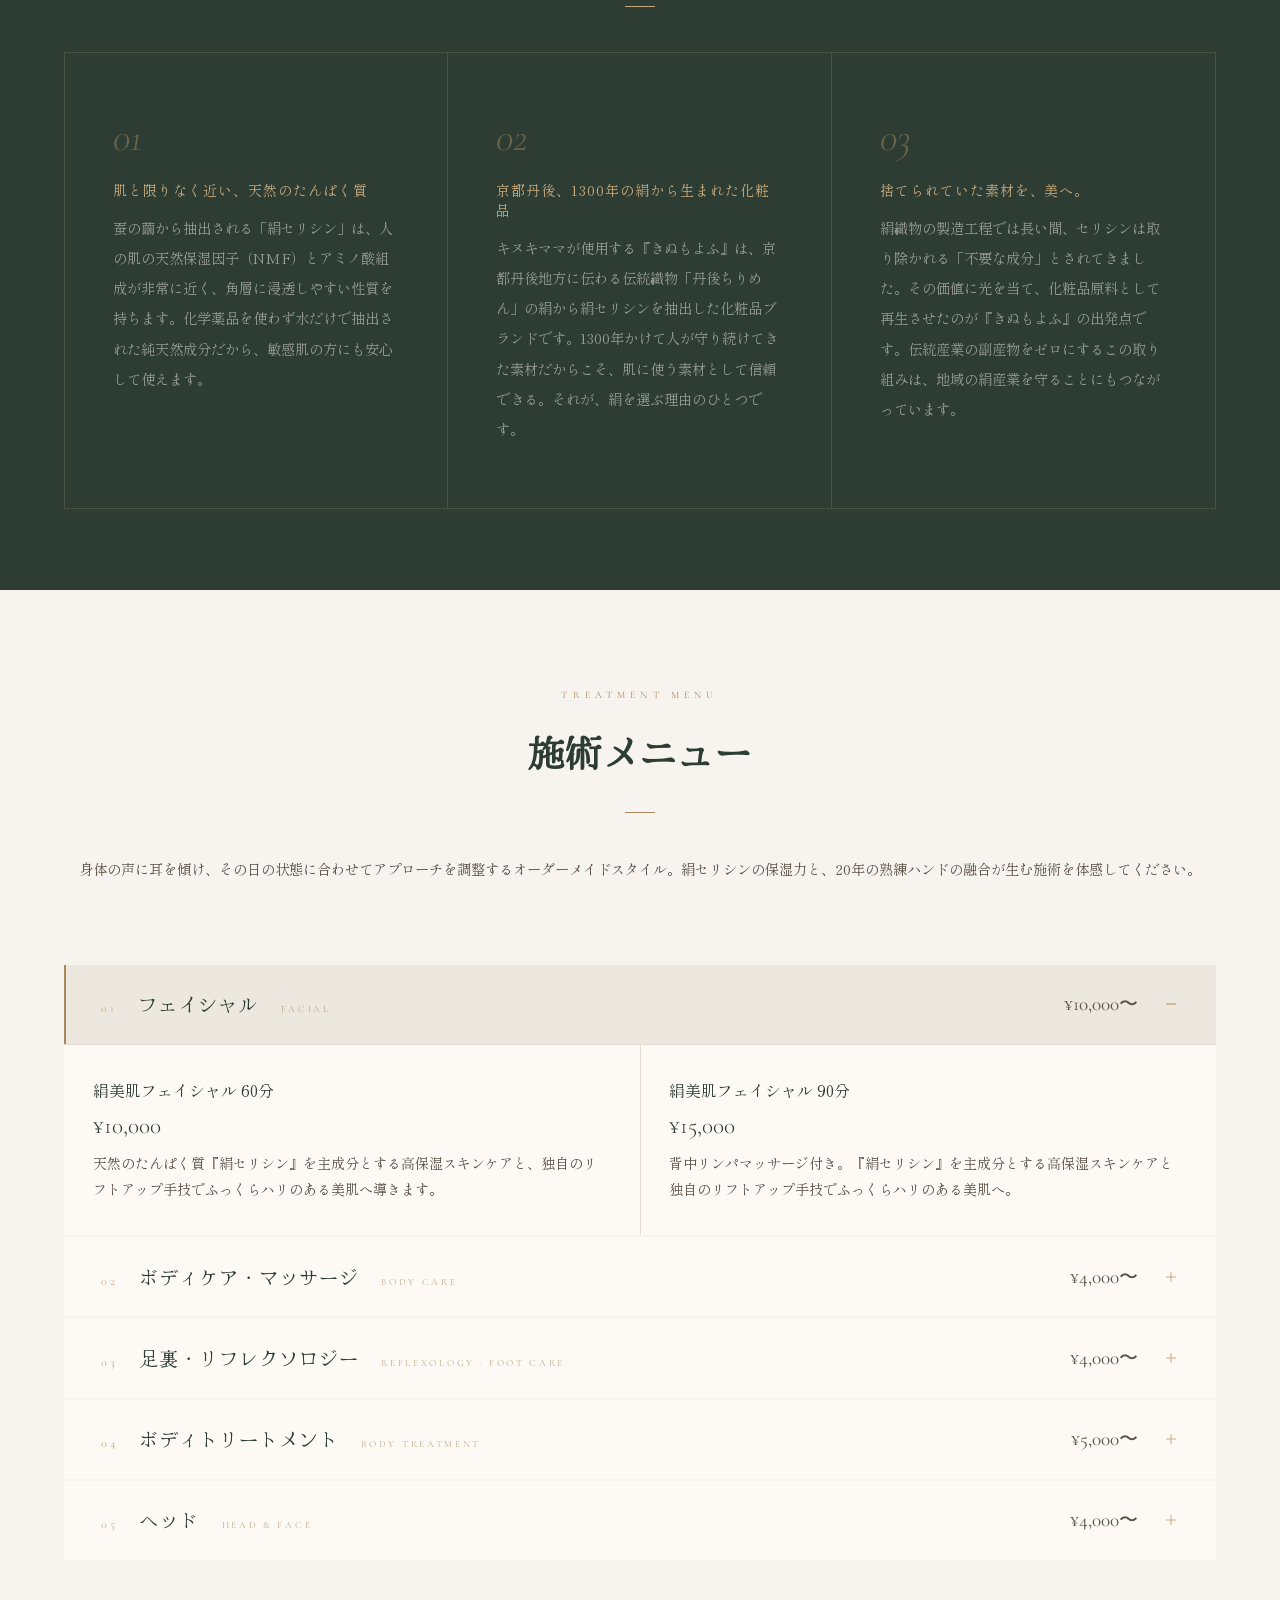
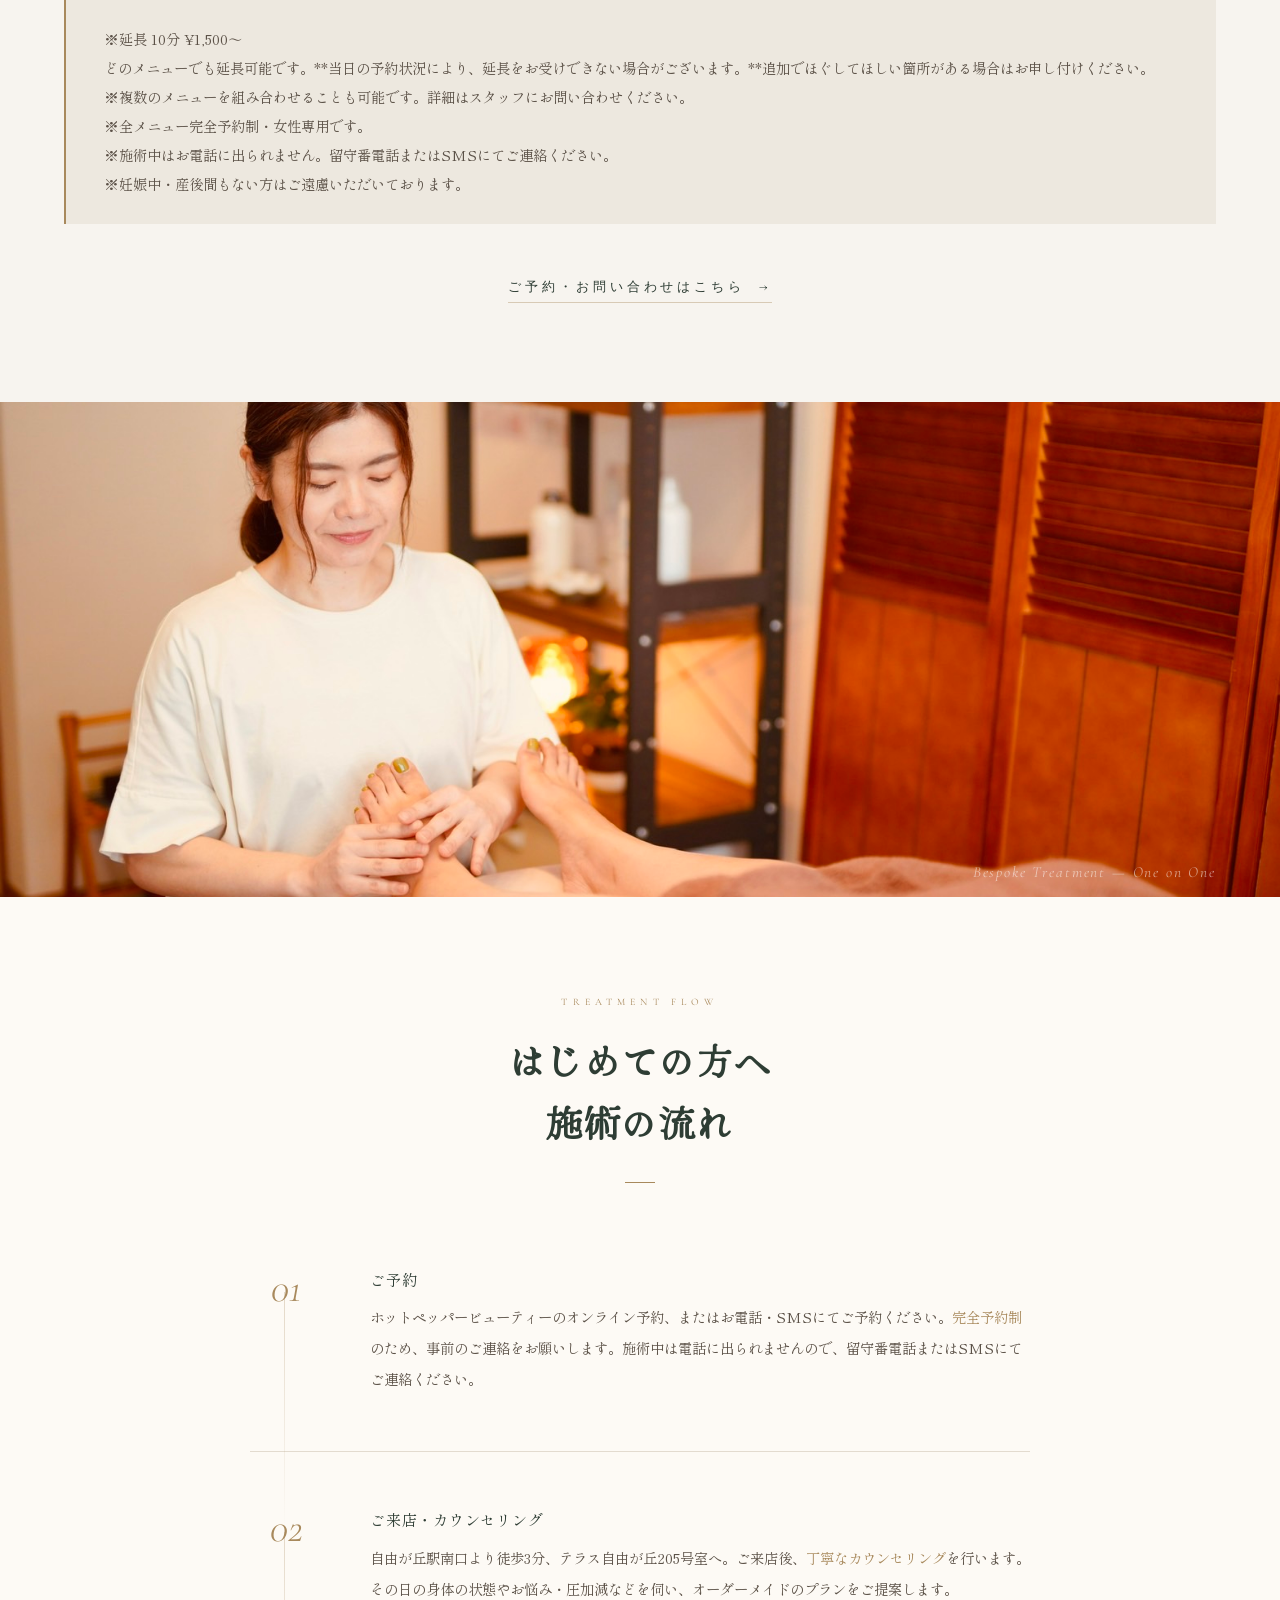
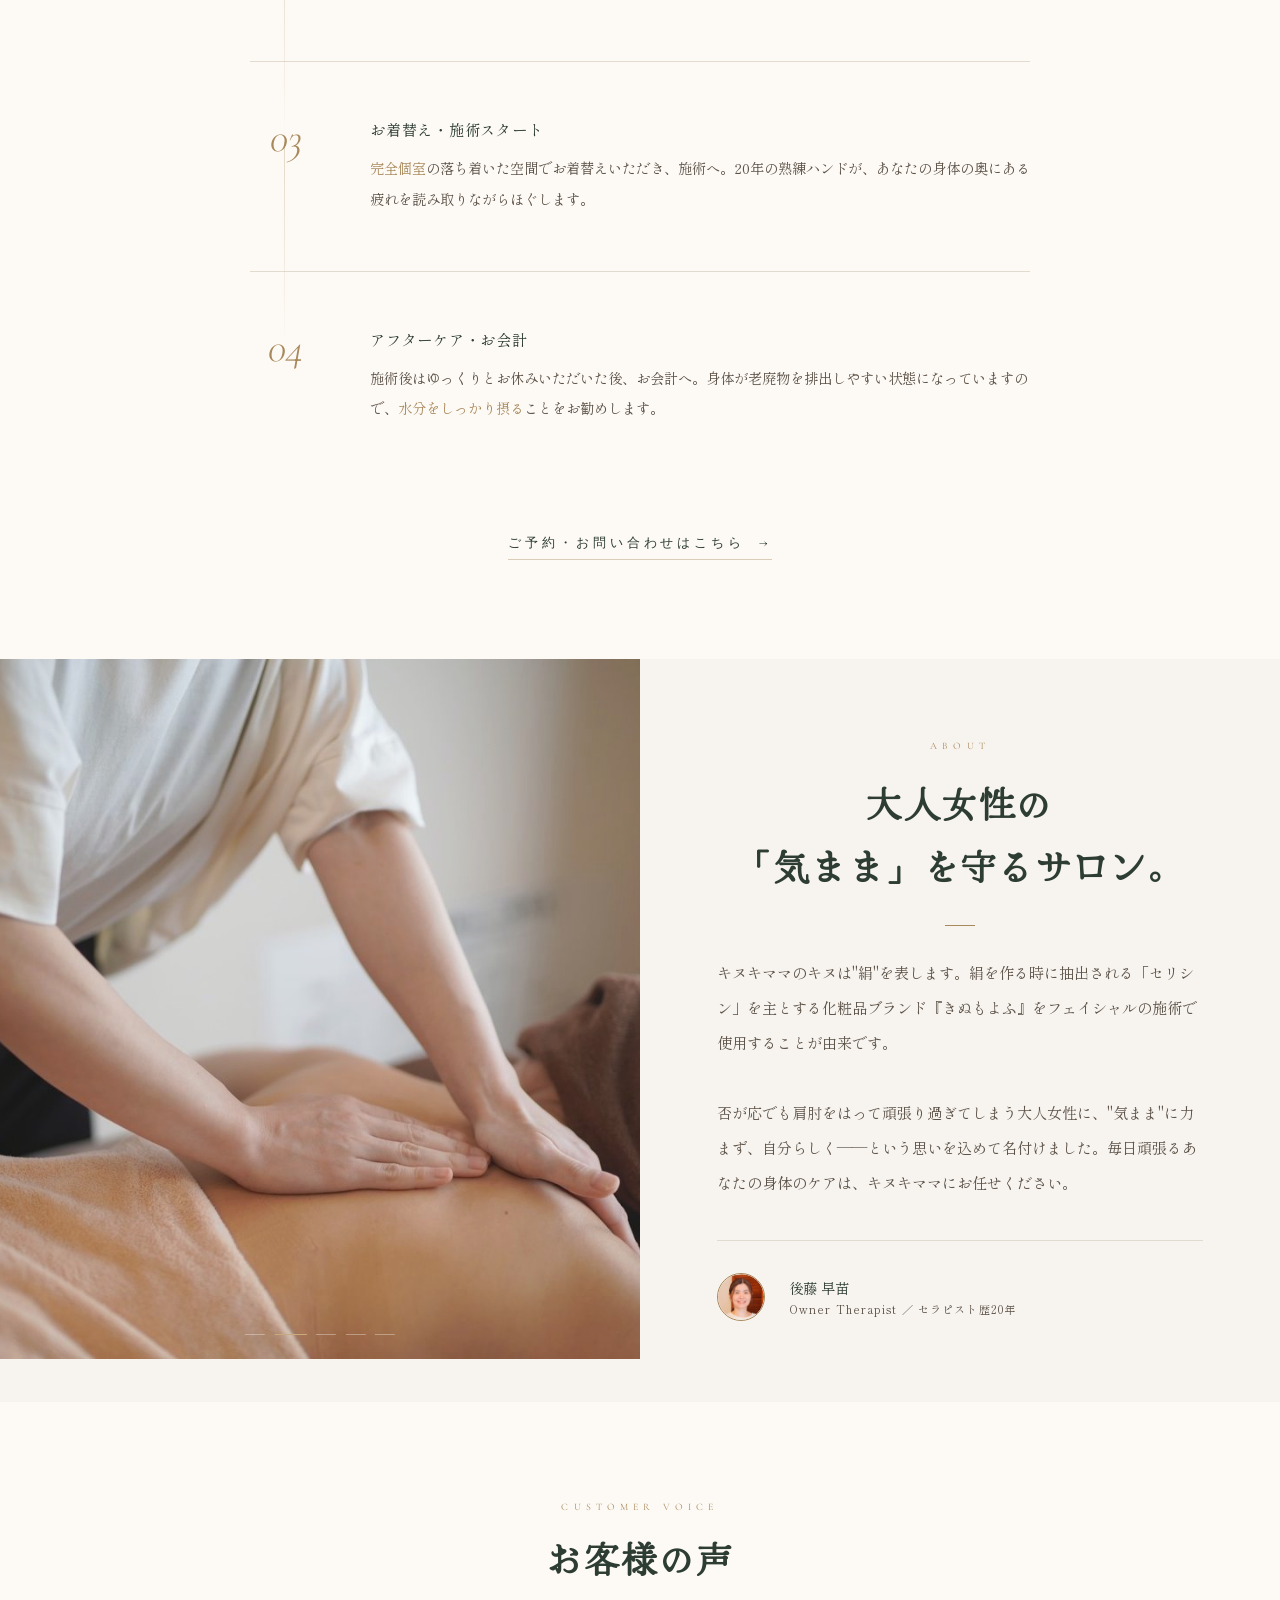
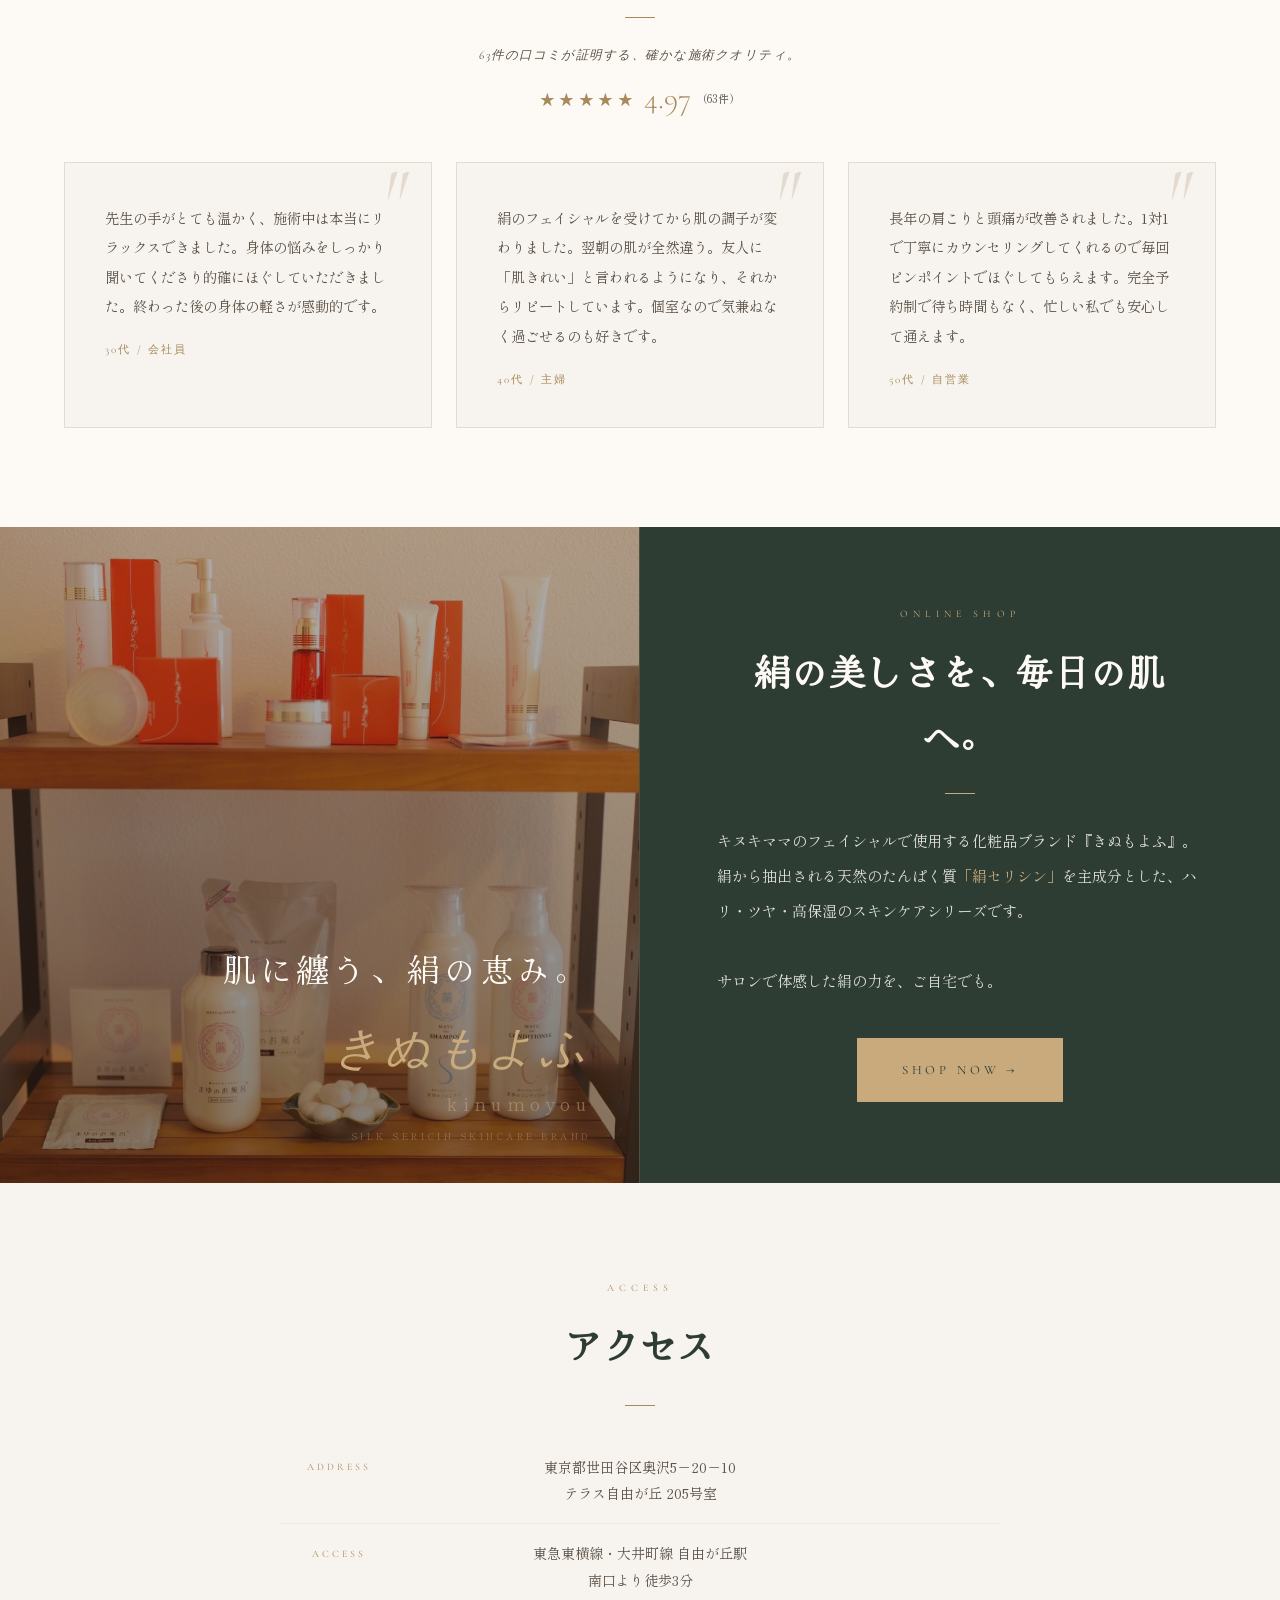
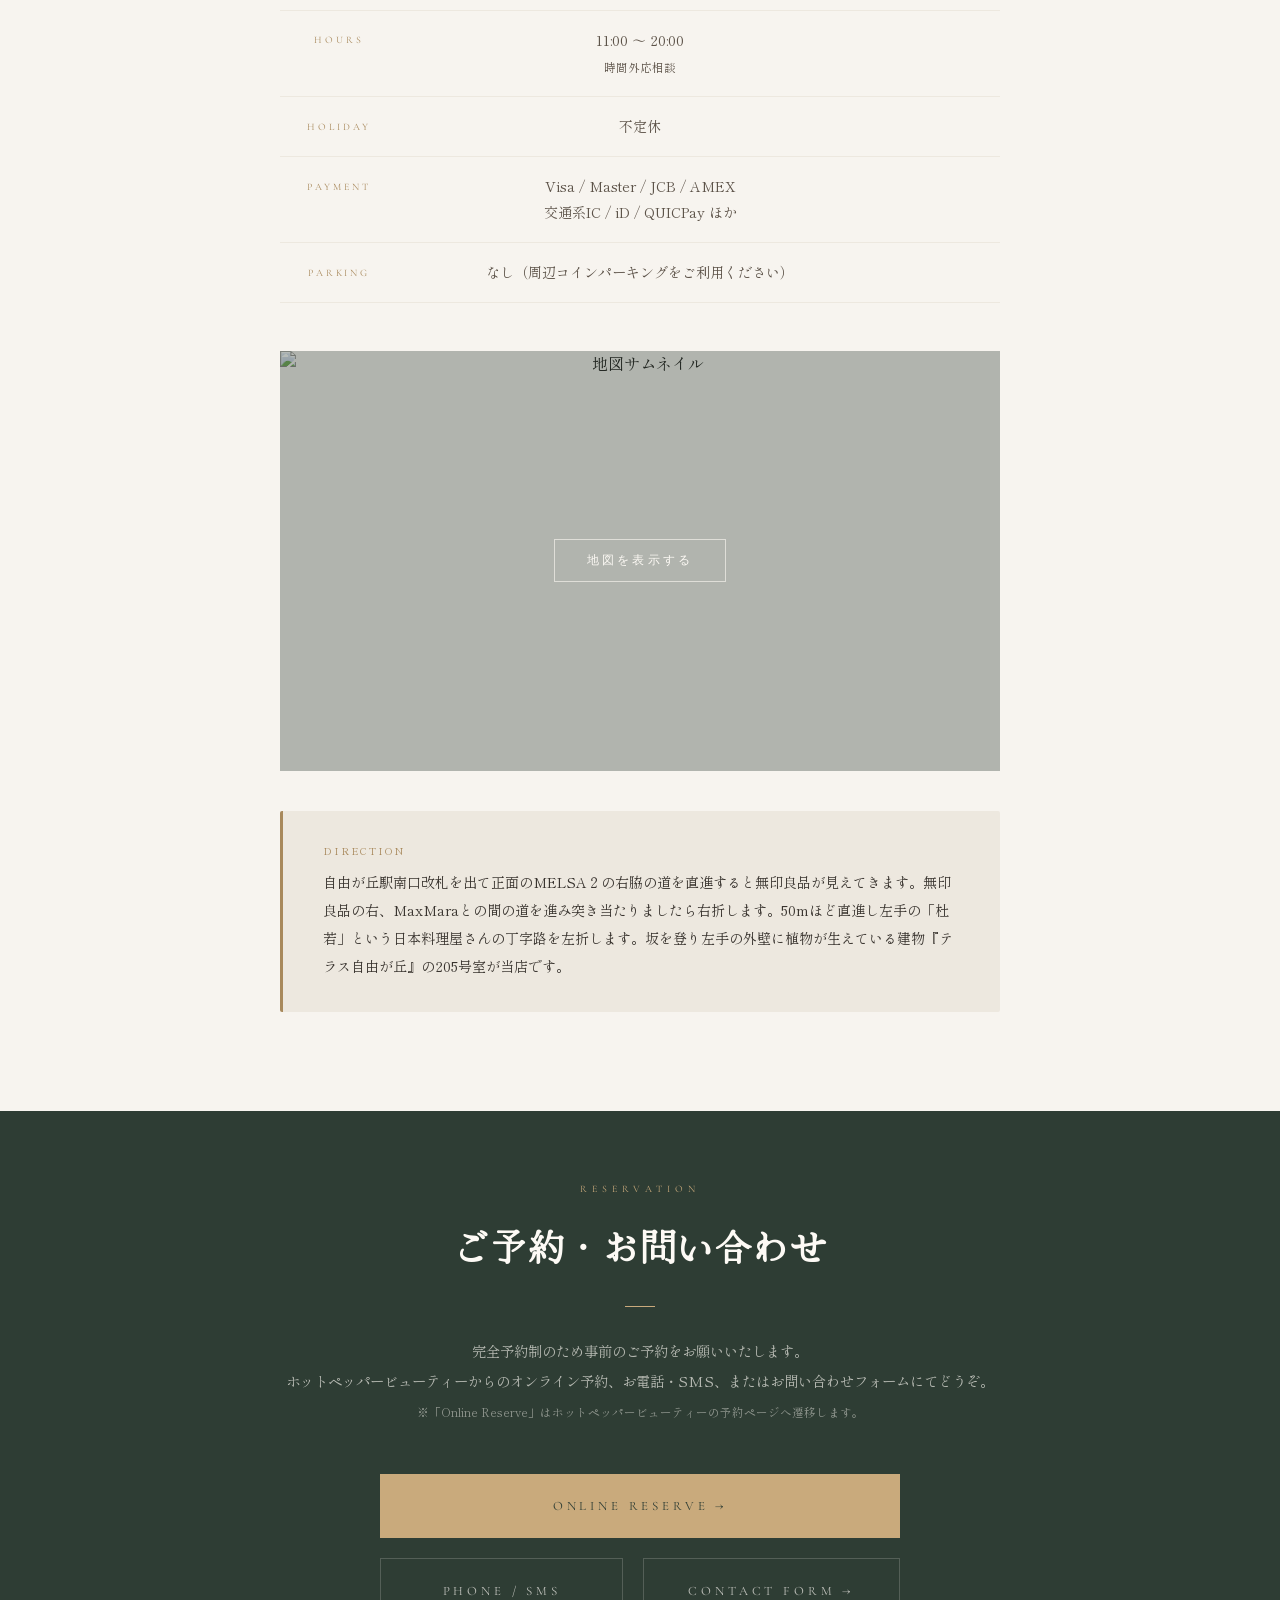
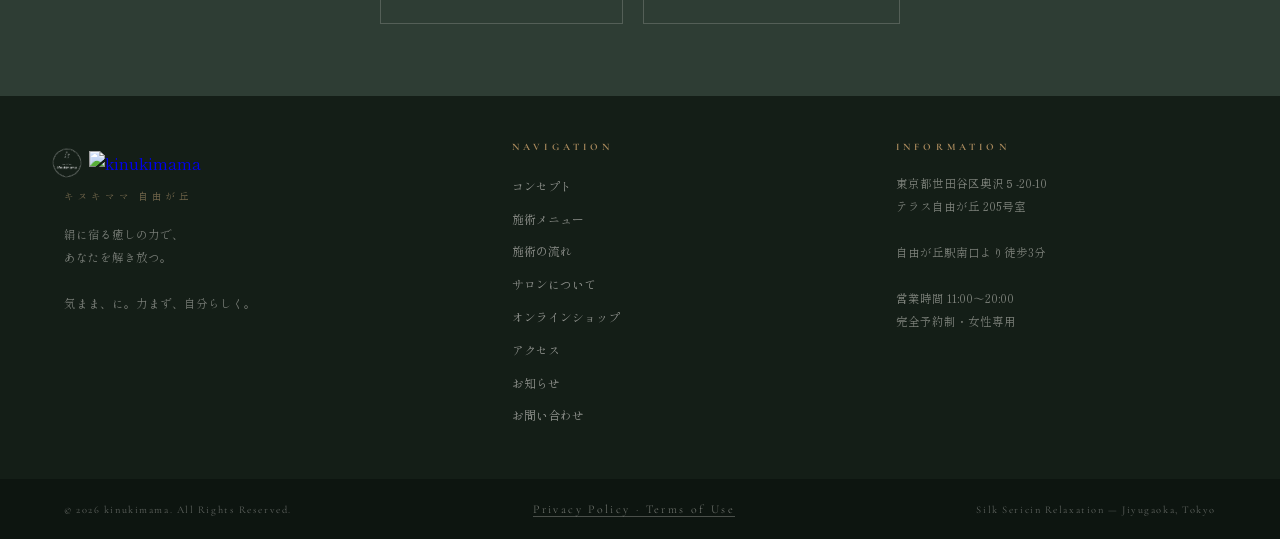
==== commit 37161b0a: "about関連" ====
--- a/index.html
+++ b/index.html
@@ -443,7 +443,7 @@
 </section>
 
 <!-- ABOUT -->
-<section class="about" id="about">
+<div class="about-wrap">
   <div class="ab-visual reveal">
     <div class="ab-slides">
       <div class="ab-slide active"><img src="images/img_jpg_009.jpg" alt="店内"></div>
@@ -464,20 +464,22 @@
       <p class="ab-card-ja">絹は、言葉では届かない場所まで癒す。</p>
     </div>
   </div>
-  <div class="ab-text reveal" style="transition-delay:0.2s">
-    <span class="sec-label">About</span>
-    <h2 class="sec-h" style="color:var(--sage);margin-top:1.2rem;">大人女性の<br>「気まま」を守るサロン。</h2>
-    <div class="sec-rule"></div>
-    <p class="body-copy">キヌキママのキヌは"絹"を表します。絹を作る時に抽出される「セリシン」を主とする化粧品ブランド『きぬもよふ』をフェイシャルの施術で使用することが由来です。<br><br>否が応でも肩肘をはって頑張り過ぎてしまう大人女性に、"気まま"に力まず、自分らしく——という思いを込めて名付けました。毎日頑張るあなたの身体のケアは、キヌキママにお任せください。</p>
-    <div class="ab-profile">
-      <div class="ab-icon" style="overflow:hidden;padding:0;"><img src="images/img_jpg_014.jpg" style="width:100%;height:100%;object-fit:cover;border-radius:50%;"></div>
-      <div>
-        <div class="ab-name">後藤 早苗</div>
-        <div class="ab-role">Owner Therapist ／ セラピスト歴20年</div>
-      </div>
-    </div>
-  </div>
-</section>
+  <section class="about">
+    <div class="ab-text reveal" id="about" style="transition-delay:0.2s">
+      <span class="sec-label">About</span>
+      <h2 class="sec-h" style="color:var(--sage);margin-top:1.2rem;">大人女性の<br>「気まま」を守るサロン。</h2>
+      <div class="sec-rule"></div>
+      <p class="body-copy">キヌキママのキヌは"絹"を表します。絹を作る時に抽出される「セリシン」を主とする化粧品ブランド『きぬもよふ』をフェイシャルの施術で使用することが由来です。<br><br>否が応でも肩肘をはって頑張り過ぎてしまう大人女性に、"気まま"に力まず、自分らしく——という思いを込めて名付けました。毎日頑張るあなたの身体のケアは、キヌキママにお任せください。</p>
+      <div class="ab-profile">
+        <div class="ab-icon" style="overflow:hidden;padding:0;"><img src="images/img_jpg_014.jpg" style="width:100%;height:100%;object-fit:cover;border-radius:50%;"></div>
+        <div>
+          <div class="ab-name">後藤 早苗</div>
+          <div class="ab-role">Owner Therapist ／ セラピスト歴20年</div>
+        </div>
+      </div>
+    </div>
+  </section>
+</div>
 
 <!-- VOICE -->
 <section class="voice">
@@ -524,7 +526,7 @@
     <h2 class="sec-h" style="color:var(--white);margin-top:1.2rem;">絹の美しさを、毎日の肌へ。</h2>
     <div class="sec-rule" style="background:var(--gold-lt);"></div>
     <p class="body-copy" style="color:rgba(253,250,245,0.85)">キヌキママのフェイシャルで使用する化粧品ブランド『きぬもよふ』。絹から抽出される天然のたんぱく質<strong>「絹セリシン」</strong>を主成分とした、ハリ・ツヤ・高保湿のスキンケアシリーズです。<br><br>サロンで体感した絹の力を、ご自宅でも。</p>
-    <a href="shop.html" class="btn-lt">Shop Now →</a>
+    <a href="shop.html" class="btn-reserve" style="align-self:center;margin-top:2.5rem;">Shop Now →</a>
   </div>
 </section>
 
--- a/style.css
+++ b/style.css
@@ -31,7 +31,7 @@
 
 /* ── NAV ── */
 nav{position:fixed;top:0;left:0;right:0;z-index:260;padding:calc(env(safe-area-inset-top) + 2rem) 5vw 2rem;display:flex;align-items:center;justify-content:space-between;transition:background 0.5s,padding 0.4s;}
-nav.on{background:rgba(247,244,239,0.97);backdrop-filter:blur(8px);padding:calc(env(safe-area-inset-top) + 1.1rem) 5vw 1.1rem;border-bottom:1px solid rgba(168,137,92,0.15);}
+nav.on{background:rgba(247,244,239,0.97);backdrop-filter:blur(8px);padding:calc(env(safe-area-inset-top) + 0.5rem) 5vw 0.5rem;border-bottom:1px solid rgba(168,137,92,0.15);}
 .logo{display:flex;align-items:center;margin-left:-19px;transition:opacity 0.4s;}
 nav.on .logo{color:var(--sage);}
 .logo-img-wrap{position:relative;width:44px;height:44px;flex-shrink:0;}
@@ -214,9 +214,11 @@
 .fi-body em{font-style:normal;color:var(--gold);}
 
 /* ── ABOUT — asymmetric ── */
-.about{display:grid;grid-template-columns:1fr 1fr;min-height:700px;align-items:start;}
+.about-wrap{display:grid;grid-template-columns:1fr 1fr;min-height:700px;align-items:start;}
+.about{display:contents;}
 .ab-visual{position:relative;overflow:hidden;background:var(--bg-warm);height:700px;}
 .ab-visual img{height:100%;object-fit:cover;opacity:0.92;}
+
 /* About slideshow */
 .ab-slides{position:absolute;inset:0;}
 .ab-slide{position:absolute;inset:0;opacity:0;transition:opacity 1.4s ease;}
@@ -331,15 +333,13 @@
 .footer-legal{font-family:'Cormorant Garamond',serif;font-size:0.74rem;letter-spacing:0.2em;color:rgba(253,250,245,0.45);font-weight:300;border-bottom:1px solid rgba(253,250,245,0.25);transition:color 0.3s,border-color 0.3s;}
 .footer-legal:hover{color:rgba(201,170,124,0.6);border-color:rgba(201,170,124,0.3);}
 
-
-/* 変更後 */
 /* ── MOBILE ── */
 @media(max-width:767px){
-  nav{padding:1.2rem 4vw;}nav.on{padding:0.9rem 4vw;}
+  nav{padding:1rem 4vw;}nav.on{padding:0.7rem 4vw;}.is-subpage nav{padding:0.7rem 4vw;}
 
   .hero-body{grid-template-columns:1fr;padding:0 5vw 8vmin;}
   .hero-right{display:none;}
-  .silk-intro,.about,.shop,.access{grid-template-columns:1fr;}
+  .silk-intro,.about-wrap,.shop,.access{grid-template-columns:1fr;}
   .si-img-wrap{min-height:300px;}
   .ab-visual{min-height:480px;}
   .ab-slide.portrait{display:none;}
@@ -377,7 +377,7 @@
   .ts-rule{display:none;}
 }
 /* ── SUBPAGE NAV（常時on状態）── */
-.is-subpage nav{background:rgba(247,244,239,0.97);backdrop-filter:blur(8px);padding:1.1rem 5vw;border-bottom:1px solid rgba(168,137,92,0.15);}
+.is-subpage nav{background:rgba(247,244,239,0.97);backdrop-filter:blur(8px);padding:calc(env(safe-area-inset-top) + 0.5rem) 5vw 0.5rem;border-bottom:1px solid rgba(168,137,92,0.15);}
 .is-subpage .logo-white{opacity:0;}
 .is-subpage .logo-green{opacity:1;}
 .is-subpage .logo-txt-white{opacity:0;}
@@ -385,6 +385,12 @@
 .is-subpage .nav-links a{color:var(--ink-mid);}
 .is-subpage .nav-cta{color:var(--gold);border-color:var(--gold);}
 .is-subpage .burger span{background:var(--ink-mid);}
+
+/* ── SCROLL MARGIN ── */
+section[id],div[id]{scroll-margin-top:50px;}
+@media(max-width:767px){
+section[id],div[id]{scroll-margin-top:64px;}
+}
 
 /* ── PAGE HERO ── */
 .page-hero{background:var(--sage);padding:clamp(7rem,14vmin,10rem) 5vw clamp(4rem,8vmin,6rem);position:relative;overflow:hidden;}
